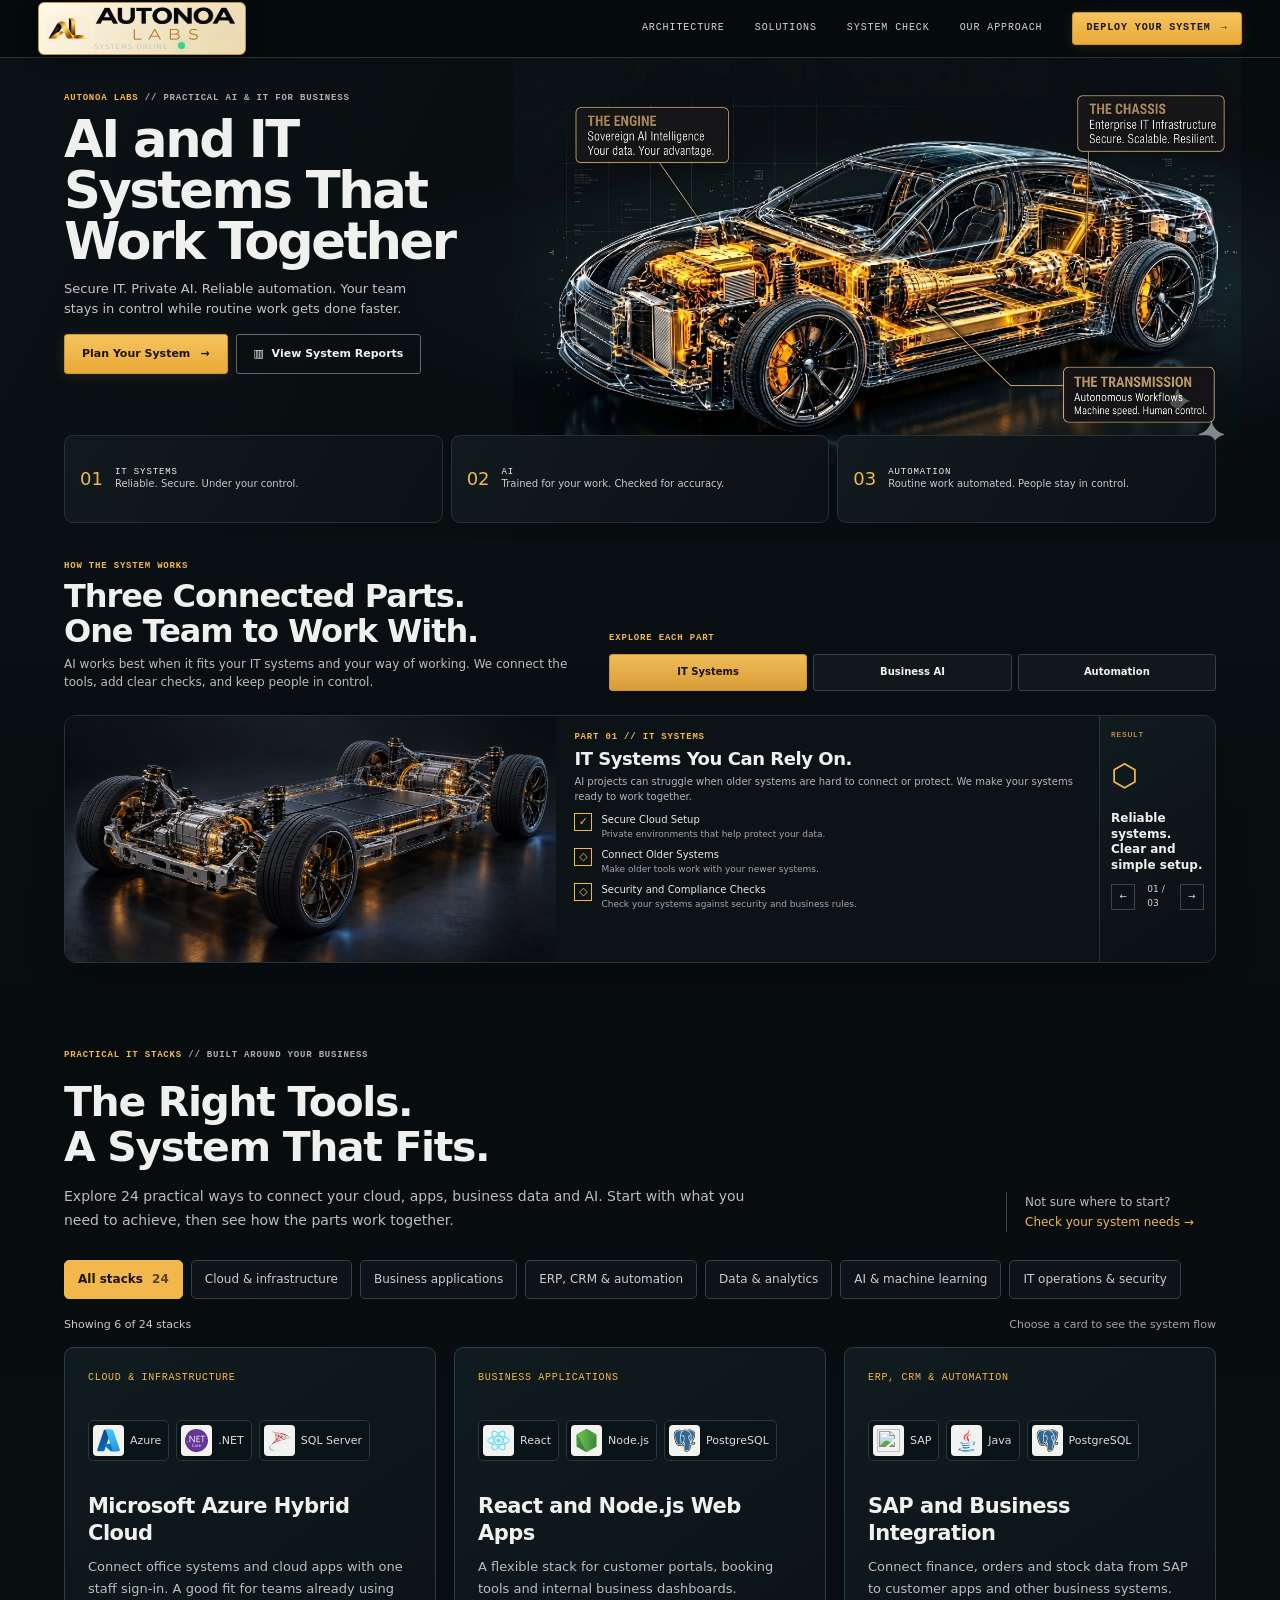
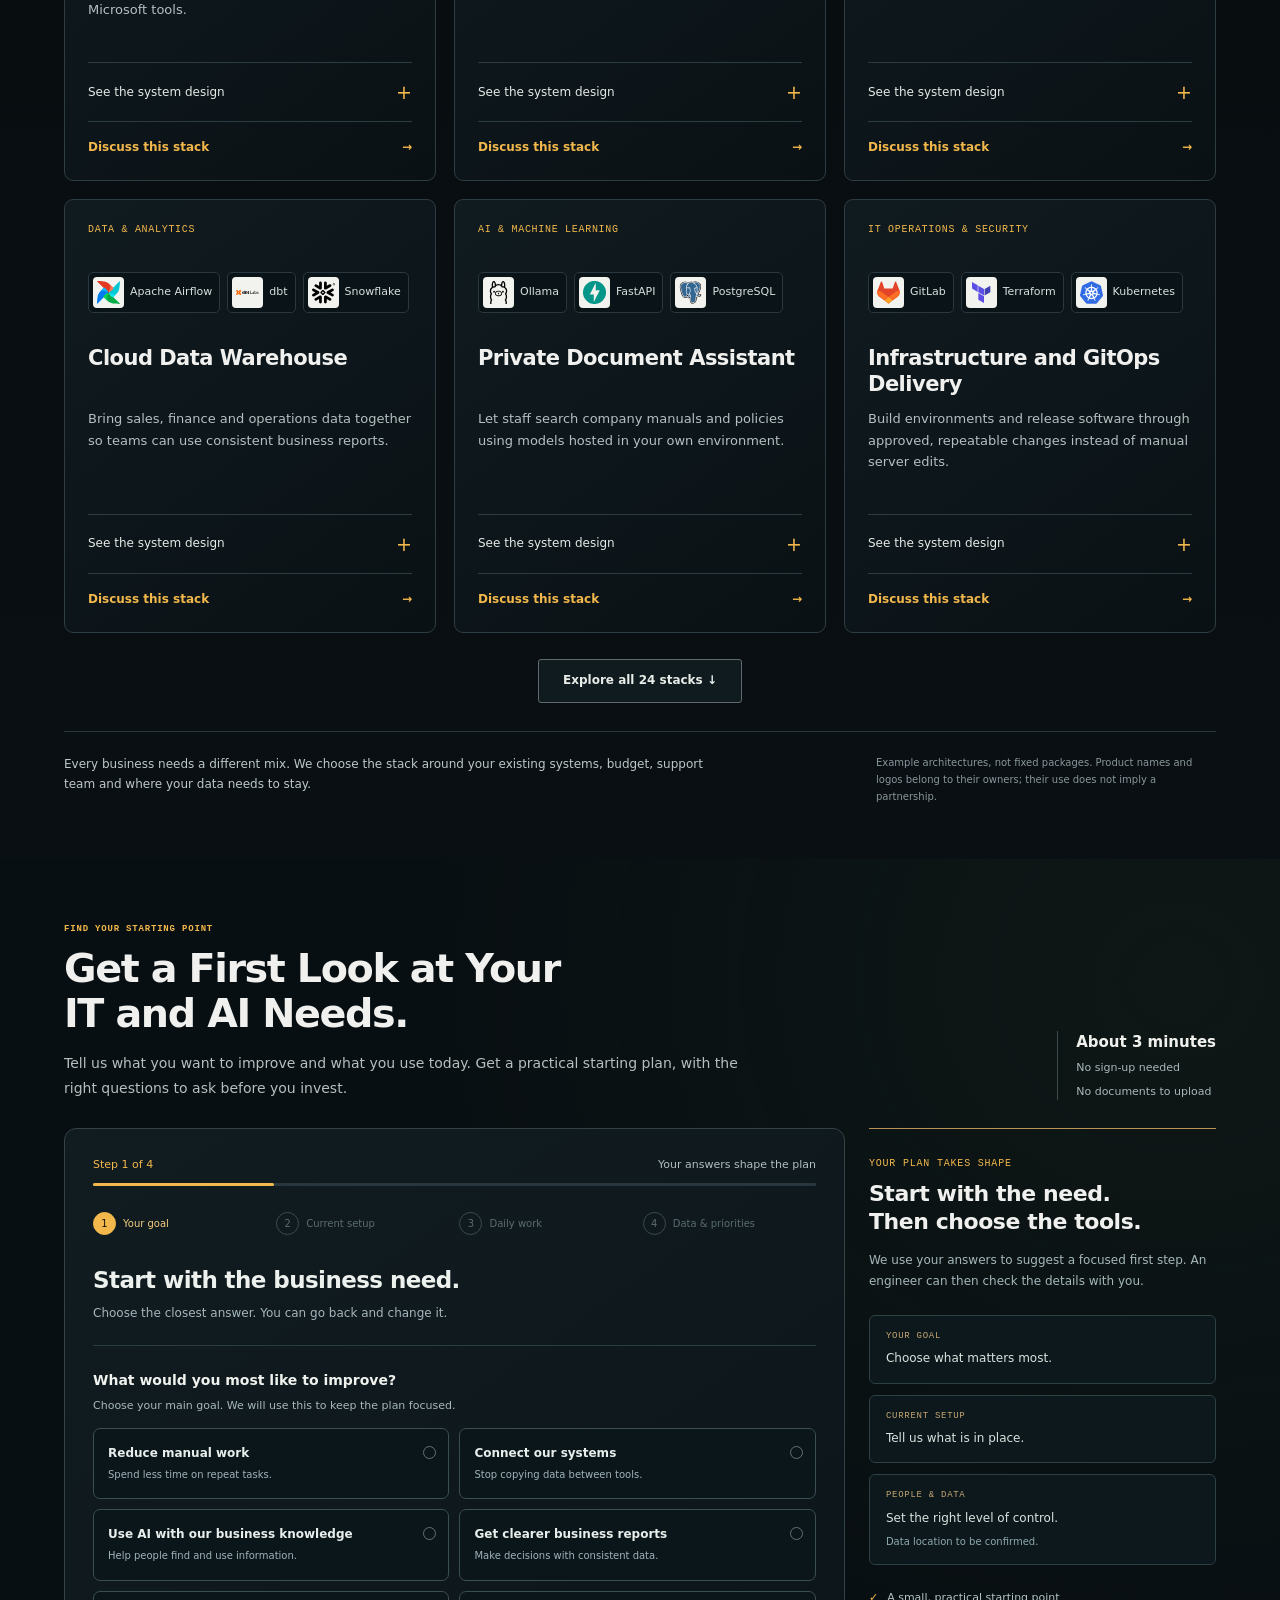
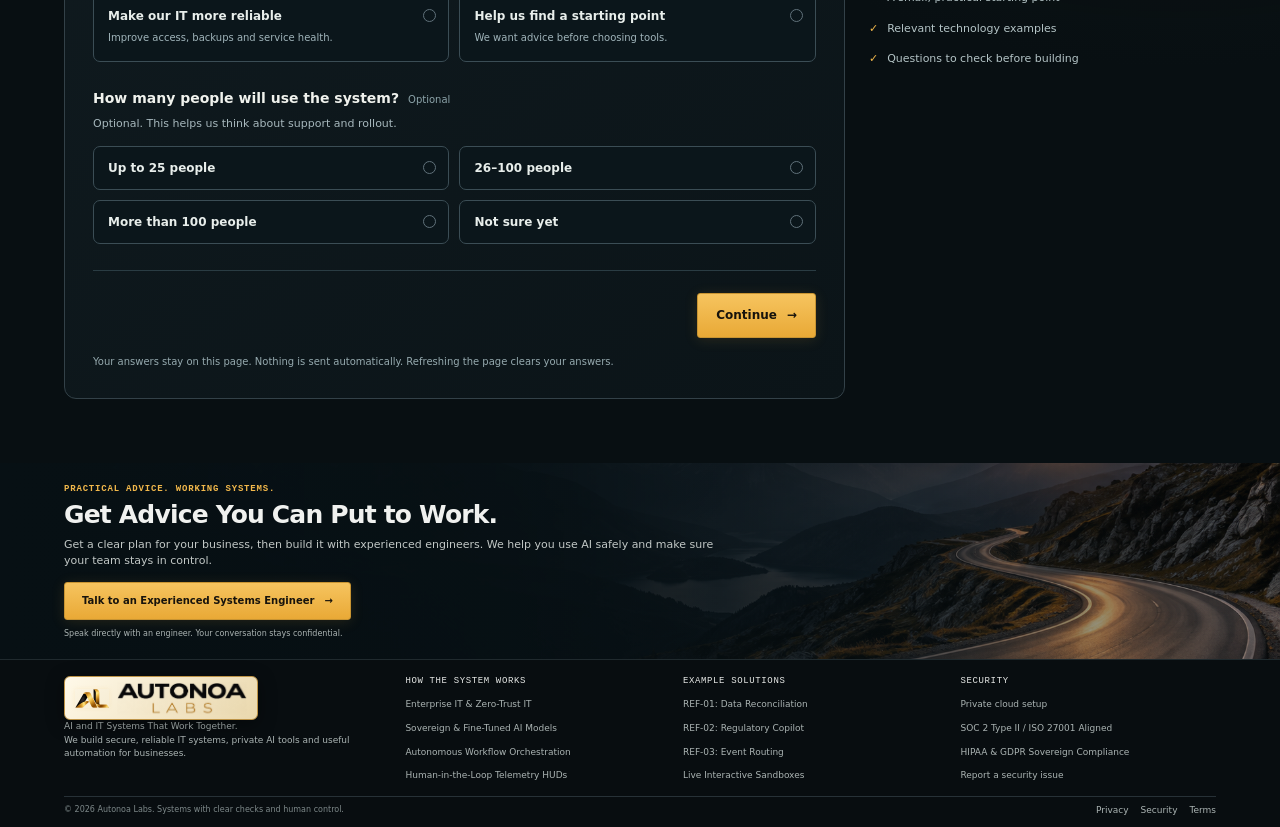
==== index.html @ 35095c21 "Add tailored IT and AI needs assessment" ====
<!doctype html>
<html lang="en">
<head>
  <meta charset="utf-8">
  <meta name="viewport" content="width=device-width, initial-scale=1">
  <meta name="theme-color" content="#070c0f">
  <meta name="description" content="Autonoa Labs builds resilient IT infrastructure, sovereign AI intelligence, and governed autonomous workflows.">
  <title>AUTONOA LABS // AI and IT Systems</title>
  <style>
    :root{color-scheme:dark;--ink:#f0f1ef;--muted:#a2a9aa;--dim:#647176;--bg:#070c0f;--panel:#0c1317;--panel2:#10191e;--line:#2a353a;--amber:#f2b84b;--amber2:#d99829;--green:#31d88c;--blue:#25353c;--max:1180px;--rail:72px}
    *{box-sizing:border-box}html{scroll-behavior:smooth;scroll-padding-top:78px}body{margin:0;background:var(--bg);color:var(--ink);font-family:Inter,ui-sans-serif,system-ui,-apple-system,"Segoe UI",sans-serif;font-size:14px;line-height:1.48}a{color:inherit;text-decoration:none}button{font:inherit;color:inherit}img{display:block;max-width:100%}.mono,.eyebrow,.tiny,.nav a,.section-rail,.label,.stat,.tag{font-family:"SFMono-Regular",Consolas,"Liberation Mono",monospace;letter-spacing:.09em;text-transform:uppercase}.wrap{width:min(var(--max),calc(100% - 48px));margin:auto}.topbar{height:58px;position:sticky;top:0;z-index:20;background:rgba(6,11,14,.95);backdrop-filter:blur(12px);border-bottom:1px solid var(--line)}.topbar .inner{height:100%;display:flex;align-items:center;justify-content:space-between;gap:20px}.brand{font-weight:800;letter-spacing:.055em;line-height:1.05;white-space:nowrap}.brand span{color:var(--amber)}.brand small{display:block;font-size:8px;letter-spacing:.13em;color:#c1c6c5;font-weight:500;margin-top:5px}.signal{display:inline-block;width:7px;height:7px;border-radius:50%;background:var(--green);margin-left:7px;box-shadow:0 0 9px #31d88c66}.nav{display:flex;gap:30px;align-items:center;font-size:10px}.nav a:not(.btn){color:#d1d5d4}.nav a:not(.btn):hover{color:var(--amber)}.btn{display:inline-flex;align-items:center;justify-content:center;gap:10px;border:1px solid #606a6d;border-radius:3px;padding:11px 17px;background:transparent;font-weight:700;font-size:11px;white-space:nowrap;transition:.18s ease}.btn:hover{transform:translateY(-1px);border-color:var(--amber)}.btn.primary{background:linear-gradient(180deg,#f6c45f,#e9a936);border-color:#c89432;color:#17130c;box-shadow:0 2px 14px #e6a93c22}.btn.small{padding:8px 13px;font-size:10px}.hamb{display:none;background:none;border:0;font-size:22px}.page{position:relative}.section-rail{position:absolute;left:max(12px,calc((100% - var(--max))/2 - var(--rail)));top:0;width:44px;color:#e4e5e3;font-size:10px;line-height:1.2;display:flex;flex-direction:column;gap:0}.section-rail span{height:0;position:absolute;left:0;transform:translateY(-50%);white-space:nowrap}.content{border-left:1px solid var(--line);border-right:1px solid var(--line);max-width:var(--max);margin:0 auto}.section-label{position:absolute;left:calc(-1 * var(--rail));top:28px;width:54px;color:#f0f1ef;font:10px/1.25 "SFMono-Regular",Consolas,"Liberation Mono",monospace;letter-spacing:.08em;text-transform:uppercase;white-space:nowrap}.eyebrow{font-size:9px;color:var(--amber);font-weight:600}.eyebrow .soft{color:#aab2b2}.hero{min-height:384px;padding:34px 28px 15px;display:grid;grid-template-columns:.96fr 1.55fr;gap:24px;position:relative;overflow:visible;border-bottom:1px solid var(--line);background:radial-gradient(ellipse at 72% 45%,#152127 0,transparent 48%),linear-gradient(115deg,#0d1519,#070c0f 55%)}.hero-copy{position:relative;z-index:1;padding-top:0}.hero h1{font-size:clamp(36px,4vw,52px);line-height:.99;letter-spacing:-.048em;margin:9px 0 13px;max-width:440px;font-weight:720}.hero p{color:#c2c7c6;max-width:380px;font-size:13px;line-height:1.52;margin:0 0 15px}.hero-actions{display:flex;flex-wrap:wrap;gap:8px}.hero-art{position:relative;min-height:244px;align-self:stretch;display:flex;align-items:center;justify-content:center;background:radial-gradient(ellipse at 58% 54%,#d7952931,transparent 29%),repeating-linear-gradient(0deg,transparent 0 32px,#25313733 33px),repeating-linear-gradient(90deg,transparent 0 39px,#25313733 40px)}.hero-art>img{width:100%;height:100%;max-height:263px;object-fit:contain;mix-blend-mode:screen;filter:contrast(1.07) saturate(.92)}.callout{position:absolute;z-index:2;background:#0a1014ed;border:1px solid #647074;padding:8px 10px;font-size:9px;line-height:1.35;color:#cbd0ce;min-width:142px}.callout b{display:block;font-size:8px;color:#fff;letter-spacing:.08em}.callout.one{left:22%;top:8%}.callout.two{left:41%;top:8%}.callout.three{left:50%;bottom:3%}.callout-line{position:absolute;width:1px;height:45px;background:var(--amber);top:100%;left:50%}.callout.one .callout-line{height:92px}.callout.two .callout-line{height:62px}.transmission-line{position:absolute;left:16%;bottom:calc(100% - 2px);width:116px;height:2px;background:linear-gradient(90deg,var(--amber),#f2b84b);transform:rotate(-26deg);transform-origin:left bottom;z-index:3;filter:drop-shadow(0 0 3px #f2b84b88)}.transmission-line::after{content:"";position:absolute;right:-1px;top:-4px;width:0;height:0;border-top:5px solid transparent;border-bottom:5px solid transparent;border-left:8px solid var(--amber);filter:drop-shadow(0 0 3px #f2b84b)}.telemetry{position:absolute;right:0;top:8%;width:90px;border-left:1px solid #394348;padding-left:11px;color:#bac2c2;font-size:8px}.telemetry b{display:block;color:#e8ece8;margin-bottom:4px}.telemetry div{border-top:1px solid #243036;padding:8px 0}.telemetry i{font-style:normal;color:var(--green)}.triad-strip{grid-column:1/-1;display:grid;grid-template-columns:repeat(3,1fr);gap:8px}.triad-pill{background:linear-gradient(90deg,#111b20,#0b1115);border:1px solid #202b30;border-radius:6px;padding:8px 13px;display:flex;align-items:center;gap:12px;color:#c6cbca;font-size:10px}.triad-pill strong{font-size:18px;color:var(--amber);font-weight:400}.triad-pill b{display:block;color:#eef0ee;font:9px "SFMono-Regular",Consolas,monospace;letter-spacing:.1em}.section{position:relative;padding:22px 28px;border-bottom:1px solid var(--line)}h2{font-size:clamp(24px,2.6vw,32px);line-height:1.07;letter-spacing:-.033em;margin:6px 0 8px}.lead{color:#b7bfbe;margin:0;max-width:710px;font-size:12px}.architecture-head{display:grid;grid-template-columns:1.03fr 1.2fr;gap:24px;align-items:end}.tabs{display:flex;gap:6px;margin-top:9px}.tab{flex:1;border:1px solid #354147;background:#11181c;padding:10px 6px;border-radius:3px;font-size:10px;font-weight:600;cursor:pointer}.tab[aria-selected="true"]{background:linear-gradient(#efbd58,#d89c37);color:#17130b;border-color:#c89637}.layer{margin-top:16px;display:grid;grid-template-columns:.96fr 1.06fr 116px;min-height:168px;border:1px solid #29353b;border-radius:7px;overflow:hidden;background:#0c1317}.layer-photo{min-height:168px;background:#0a1014}.layer-photo img{width:100%;height:100%;object-fit:cover;opacity:.9}.layer-copy{padding:15px 18px}.layer-copy h3{font-size:18px;line-height:1.1;margin:4px 0 7px;letter-spacing:-.025em}.layer-copy p{font-size:10px;color:#aeb7b6;margin:0 0 8px}.feature-list{list-style:none;margin:0;padding:0;display:grid;gap:7px}.feature-list li{display:grid;grid-template-columns:20px 1fr;gap:7px;align-items:start;font-size:10px;color:#e5e8e5}.check{width:18px;height:18px;border:1px solid var(--amber);color:var(--amber);display:grid;place-items:center;font-size:11px}.feature-list small{display:block;font-size:9px;color:#9ea8a8}.outcome{border-left:1px solid #29353b;padding:13px 11px;background:linear-gradient(145deg,#111b20,#0a1014)}.outcome .label{color:var(--amber);font-size:8px}.cube{font-size:31px;color:var(--amber);margin:12px 0}.outcome p{margin:0;font-weight:650;line-height:1.3;font-size:12px}.layer-controls{margin-top:10px;display:flex;align-items:center;justify-content:flex-end;gap:12px;color:#d5d9d8;font-size:9px}.arrow{border:1px solid #39454b;background:#0c1317;width:30px;height:26px;cursor:pointer}.blueprints{padding-top:24px}.blueprints-head{display:flex;align-items:end;justify-content:space-between;gap:18px;margin-bottom:13px}.blueprints-head .lead{max-width:700px}.cards{display:grid;grid-template-columns:repeat(3,1fr);gap:12px}.card{border:1px solid #354047;border-radius:6px;background:linear-gradient(150deg,#0e171b,#080d10);overflow:hidden;padding:11px;display:flex;flex-direction:column;min-width:0}.card-top{display:flex;align-items:center;justify-content:space-between;gap:8px;font-size:8px;color:#bdc4c3}.tag{font-size:8px;letter-spacing:.04em;color:#111;background:var(--green);border-radius:10px;padding:3px 7px;white-space:nowrap}.tag.ref{background:#20292d;border:1px solid #687175;color:#d6dbd9}.diagram{height:76px;margin:9px 0 8px;overflow:hidden;border:1px solid #29343a;background:#0a1013}.diagram img{width:100%;height:100%;object-fit:cover;object-position:center 46%;filter:brightness(.85) saturate(.8)}.card h3{font-size:15px;line-height:1.1;letter-spacing:-.02em;margin:0 0 6px}.card p{font-size:10px;color:#b1b9b8;line-height:1.4;margin:0 0 8px}.card .feature-list{gap:5px;margin:0 0 11px}.card .feature-list li{grid-template-columns:14px 1fr;font-size:9px}.card .check{width:13px;height:13px;border:0;font-size:11px}.card .btn{margin-top:auto;width:100%;justify-content:space-between;padding:9px 10px;font-size:9px}.diagnostic{padding:22px 18px 19px;background:linear-gradient(115deg,#0c1317,#0a1013)}.diagnostic-head{display:flex;align-items:flex-end;justify-content:space-between;gap:20px;margin:6px 3px 12px}.diagnostic-head h2{max-width:600px}.timebox{border-left:1px solid #586064;border-bottom:1px solid #586064;padding:7px 12px;font-size:11px;white-space:nowrap}.diag-grid{display:grid;grid-template-columns:1.47fr .93fr;gap:10px}.diag-form{background:#ececea;color:#1b2021;border-radius:6px;padding:11px 12px}.steps{display:flex;gap:7px;margin-bottom:11px}.step{flex:1;background:#dce0df;border-radius:20px;padding:5px 8px;display:flex;align-items:center;gap:7px;color:#454b4c;font-size:9px}.step span{width:20px;height:20px;border-radius:50%;border:1px solid #555e60;display:grid;place-items:center;font-weight:700}.step.active{background:#293136;color:white}.step.active span{background:var(--amber);color:#18130b;border-color:#d89b34}.diag-form h3{font-size:14px;margin:0 0 2px}.diag-form>p{font-size:9px;color:#63696a;margin:0 0 9px}.form-label{display:block;font-size:9px;font-weight:700;margin:9px 0 5px}.option-grid{display:grid;grid-template-columns:repeat(3,1fr);gap:5px}.option{border:1px solid #bfc4c3;background:#f8f8f6;color:#343a3b;border-radius:3px;padding:7px 6px;text-align:left;font-size:9px;cursor:pointer}.option.selected{border-color:#d69a31;background:#f4dfaf;box-shadow:inset 0 0 0 1px #d69a31}.option small{display:block;color:#707879;font-size:8px}.next{margin-top:9px}.next .btn{background:linear-gradient(#e9b44e,#d89c33);color:#18140d;border:0}.preview{border:1px solid #354249;border-radius:5px;padding:13px;background:radial-gradient(ellipse at 70% 50%,#17303a,#0b1114 69%);position:relative;overflow:hidden;min-height:230px}.preview h3{font-size:13px;margin:2px 0 9px}.preview .eyebrow{font-size:8px}.preview-image{position:absolute;right:0;bottom:0;width:64%;height:68%;object-fit:cover;opacity:.28;mask-image:linear-gradient(90deg,transparent,#000 30%)}.flow{position:relative;z-index:1;display:grid;gap:10px;max-width:74%;margin-top:14px}.flow-node{border:1px solid #617078;background:#0a1115cf;border-radius:4px;padding:7px 9px;font-size:9px}.flow-node b{display:block;color:var(--amber);font:8px Consolas,monospace;margin-bottom:2px}.flow-foot{font-size:8px;color:#b4bebd;position:absolute;bottom:8px;left:13px;max-width:54%;z-index:1}.closing{min-height:160px;padding:20px 28px 19px;position:relative;overflow:visible;background:linear-gradient(90deg,#071014 0%,#071014ef 40%,#07101445 100%),url('assets/closing-road.png') center 53%/cover no-repeat;border-bottom:1px solid var(--line)}.closing h2{max-width:640px;font-size:25px}.closing p{max-width:650px;color:#c2c8c6;font-size:11px;margin:7px 0 12px}.closing .btn{font-size:10px}.closing small{display:block;color:#abb4b3;font-size:8px;margin-top:8px}.footer{padding:16px 28px 9px;background:#080d10}.footer-cols{display:grid;grid-template-columns:1.25fr 1fr 1fr 1fr;gap:22px}.footer h4{font:9px Consolas,monospace;letter-spacing:.07em;margin:0 0 6px;color:#e7e9e7}.footer p,.footer a{color:#abb4b3;font-size:9px;line-height:1.5;margin:0}.footer ul{list-style:none;margin:0;padding:0;display:grid;gap:3px}.footer a:hover{color:var(--amber)}.footnote{border-top:1px solid #273137;margin-top:12px;padding-top:7px;color:#7e898a;font-size:8px;display:flex;justify-content:space-between;gap:12px}.legal-links{display:flex;gap:12px}.mobile-only{display:none}
    @media(max-width:900px){:root{--rail:0px}.section-rail,.section-label{display:none}.wrap{width:min(100% - 32px,var(--max))}.content{width:calc(100% - 32px)}.hero{grid-template-columns:.95fr 1.1fr;padding:28px 20px 14px}.hero h1{font-size:clamp(34px,5.3vw,48px)}.telemetry{display:none}.callout{min-width:122px}.architecture-head{grid-template-columns:1fr}.layer{grid-template-columns:.85fr 1fr 100px}.section{padding:20px}.cards{gap:8px}.card{padding:9px}.card h3{font-size:14px}.diagnostic{padding:20px 14px}.footer-cols{gap:14px}}
    @media(max-width:640px){html{scroll-padding-top:60px}.topbar{height:52px}.nav{display:none}.hamb{display:block}.wrap{width:calc(100% - 20px)}.content{width:calc(100% - 20px)}.hero{display:flex;flex-direction:column;padding:20px 12px 12px;gap:10px;min-height:0}.hero h1{font-size:36px;max-width:350px;margin:7px 0 9px}.hero p{font-size:11px;margin-bottom:11px;max-width:360px}.hero-actions{gap:6px}.hero-actions .btn{padding:9px 10px;font-size:9px}.hero-art{height:205px;min-height:205px;order:2}.hero-art>img{max-height:200px}.callout{font-size:7px;min-width:106px;padding:6px}.callout b{font-size:7px}.callout.one{left:6%;top:7%}.callout.two{left:40%;top:7%}.callout.three{left:44%;bottom:3%}.callout.one .callout-line{height:58px}.callout.two .callout-line{height:42px}.transmission-line{width:72px;height:2px;left:12%;transform:rotate(-32deg)}.triad-strip{order:3;grid-template-columns:1fr;gap:4px}.triad-pill{padding:6px 9px;font-size:9px}.triad-pill strong{font-size:16px}.section{padding:17px 12px}h2{font-size:25px}.lead{font-size:10px}.architecture-head{gap:8px}.tabs{gap:4px}.tab{font-size:8px;padding:9px 3px}.layer{grid-template-columns:1fr 1fr;min-height:0}.layer-photo{grid-column:1/-1;height:155px;min-height:155px}.layer-copy{padding:12px 10px}.layer-copy h3{font-size:15px}.layer-copy p,.feature-list li{font-size:9px}.feature-list small{font-size:8px}.outcome{padding:11px 8px}.outcome p{font-size:10px}.cube{font-size:25px;margin:10px 0}.layer-controls{font-size:8px}.blueprints-head{display:block}.cards{grid-template-columns:1fr;gap:8px}.card{display:grid;grid-template-columns:1fr 1fr;column-gap:9px;padding:9px}.card-top{grid-column:1/-1}.diagram{grid-column:1/-1;height:80px}.card h3{font-size:14px}.card p{font-size:9px}.card .feature-list{gap:4px}.card .btn{grid-column:1/-1}.diagnostic{padding:16px 9px}.diagnostic-head{align-items:start;margin:0 2px 10px}.diagnostic-head h2{font-size:23px}.timebox{padding:5px 7px;font-size:9px}.diag-grid{grid-template-columns:1fr}.diag-form{padding:10px 8px}.steps{gap:3px}.step{padding:4px 5px;font-size:7px;gap:4px}.step span{width:17px;height:17px}.option-grid{grid-template-columns:repeat(2,1fr)}.option{font-size:8px;padding:7px 5px}.preview{min-height:205px}.flow{max-width:82%}.closing{padding:16px 12px;min-height:165px;background-position:center;background-image:linear-gradient(90deg,#071014 0%,#071014d9 45%,#07101478 100%),url('assets/closing-road.png')}.closing h2{font-size:22px}.closing p{font-size:9px}.closing .btn{font-size:9px;padding:9px}.footer{padding:14px 12px 9px}.footer-cols{grid-template-columns:1fr 1fr;gap:14px 10px}.footer-cols>div:first-child{grid-column:1/-1}.footnote{font-size:7px;flex-direction:column}.mobile-only{display:block}}
    @media(prefers-reduced-motion:reduce){html{scroll-behavior:auto}*,*:before,*:after{transition:none!important}}
  .stack-cards .card{padding:11px}.stack-logos{height:27px;display:flex;align-items:center;gap:14px;color:#d9dfdf;font-size:10px;font-weight:700}.stack-logos>span{display:inline-flex;align-items:center;gap:5px;white-space:nowrap}.logo-ms i{display:grid;grid-template-columns:repeat(2,7px);grid-template-rows:repeat(2,7px);gap:2px;font-style:normal}.logo-ms b:nth-child(1){background:#f35325}.logo-ms b:nth-child(2){background:#81bc06}.logo-ms b:nth-child(3){background:#05a6f0}.logo-ms b:nth-child(4){background:#ffba08}.logo-azure{color:#45a2e8}.logo-sap{background:#1688c9;color:white;padding:3px 7px;font:900 12px Arial,sans-serif;clip-path:polygon(0 0,100% 0,100% 100%,20% 100%)}.logo-aws{font:bold 17px Arial,sans-serif;color:white}.logo-aws span{color:#ff9900;margin-left:-2px}.logo-kube{color:#648de7}.logo-postgres{color:#91b4d5}.logo-oracle{font:700 10px Arial,sans-serif;color:#f0443a}.logo-redhat{color:#ee0000}.stack-diagram{height:124px;margin:5px 0 9px;padding:5px}.stack-diagram svg{width:100%;height:100%;overflow:visible}.stack-diagram .flow-node rect{fill:#0c151a;stroke:#53646a;stroke-width:1}.stack-diagram text{fill:#f2b84b;font:700 13px Arial,sans-serif;letter-spacing:.02em;text-anchor:middle}.stack-diagram text.sub{fill:#bec8c8;font:11px Arial,sans-serif;letter-spacing:0}.stack-diagram .flow-line{fill:none;stroke:#d9a33c;stroke-width:1.5}.stack-cards .card p{min-height:30px}.stack-cards .feature-list{min-height:56px}
  @media(max-width:700px){.stack-diagram text{font-size:15px}.stack-diagram text.sub{font-size:12px}}
  .brand{display:inline-flex;align-items:center;gap:8px}.brand-mark{display:block;width:38px;height:28px;object-fit:contain;filter:drop-shadow(0 0 2px #f2b84b24)}.brand-copy{display:flex;flex-direction:column;align-items:flex-start;gap:0;line-height:1}.brand-wordmark{display:block;width:142px;height:35px;object-fit:contain}.brand-copy small{display:block;margin-top:1px;font-size:7px;letter-spacing:.13em;color:#c1c6c5;font-weight:500;white-space:nowrap}.footer-brand{margin-bottom:5px}.footer-brand .brand-mark{width:34px;height:25px}.footer-brand .brand-wordmark{width:130px;height:32px}
  .brand{display:inline-flex;align-items:center;gap:8px}.brand-mark{display:block;width:38px;height:28px;object-fit:contain;filter:drop-shadow(0 0 2px #f2b84b24)}.brand-copy{display:flex;flex-direction:column;align-items:flex-start;gap:0;line-height:1}.brand-wordmark{display:block;width:142px;height:35px;object-fit:contain}.brand-copy small{display:block;margin-top:1px;font-size:7px;letter-spacing:.13em;color:#c1c6c5;font-weight:500;white-space:nowrap}.footer-brand{margin-bottom:5px}.footer-brand .brand-mark{width:34px;height:25px}.footer-brand .brand-wordmark{width:130px;height:32px}
  .brand{position:relative;padding:3px 10px 4px;background:#fff;border:1px solid #c79b42;border-radius:5px;box-shadow:0 3px 14px #0005}.footer-brand{border-radius:5px;padding:5px 10px;background:#fff;border:1px solid #c79b42;box-shadow:0 3px 14px #0005}
/* Full-width page styling: presentation, not wireframe annotations */
.wrap{width:calc(100% - clamp(32px,6vw,128px));max-width:none}.content{width:100%;max-width:none;margin:0;border:0}.section-label{display:none}.hero{padding-left:clamp(24px,5vw,88px);padding-right:clamp(24px,5vw,88px);border-bottom:0;background:radial-gradient(ellipse at 74% 48%,#142127 0,transparent 46%),linear-gradient(115deg,#0b1114,#070c0f 58%)}.section{padding-left:clamp(24px,5vw,88px);padding-right:clamp(24px,5vw,88px);border-bottom:0}.architecture-head{padding-bottom:8px}.section#architecture{background:linear-gradient(180deg,#090f12,#080d10)}.blueprints{background:linear-gradient(180deg,#070c0f,#090f12)}.diagnostic{background:linear-gradient(115deg,#0a1013,#080d10)}.closing{border-bottom:0;padding-left:clamp(24px,5vw,88px);padding-right:clamp(24px,5vw,88px)}.content .hero,.content .section{border-left:0;border-right:0}.triad-pill{border-color:#263238;border-radius:9px;background:linear-gradient(120deg,#111a1e,#0b1114);padding:11px 15px}.layer{border-radius:12px;border-color:#27343a;box-shadow:0 16px 38px #0003}.outcome{border-color:#27343a;border-radius:0 12px 12px 0}.stack-cards .card{border-radius:12px;border-color:#27343a;background:linear-gradient(145deg,#10181c,#0a1013);padding:15px;box-shadow:0 14px 32px #0003;transition:transform .2s ease,border-color .2s ease,box-shadow .2s ease}.stack-cards .card:hover{transform:translateY(-3px);border-color:#5b4928;box-shadow:0 18px 38px #0005}.stack-diagram{border-radius:8px;border-color:#27343a}.topbar .wrap{width:calc(100% - clamp(32px,6vw,128px));max-width:none}.brand{background:linear-gradient(135deg,#fff9e9,#ead8ad);border:1px solid #bd9346;border-radius:6px;box-shadow:0 4px 18px #0006;padding:3px 9px}.footer-brand{background:linear-gradient(135deg,#fff9e9,#ead8ad);border:1px solid #bd9346;border-radius:6px;box-shadow:0 4px 18px #0006;padding:5px 10px}.brand-mark,.brand-wordmark{mix-blend-mode:multiply}.footer{background:#080d10;border-top:1px solid #202a2e;padding-left:clamp(24px,5vw,88px);padding-right:clamp(24px,5vw,88px)}
@media(max-width:700px){.wrap,.topbar .wrap{width:calc(100% - 28px)}.hero,.section,.closing,.footer{padding-left:16px;padding-right:16px}.content{width:100%}.brand{padding:3px 7px}.brand-mark{width:32px}.brand-wordmark{width:126px;height:31px}.brand-copy small{font-size:6px}.section-label{display:none}}
    /* Diagnostic form: keep every control within the dark site palette. */
  .diag-grid{grid-template-columns:minmax(0,1.45fr) minmax(250px,.85fr);width:100%;max-width:100%;gap:12px}
  .diag-grid>*{min-width:0;max-width:100%}
  .diag-form{background:linear-gradient(145deg,#11191d,#0b1114);color:#edf0ef;border:1px solid #29363c;border-radius:9px;padding:14px}
  .diag-form h3{color:#f0f1ef}
  .diag-form>p{color:#aab4b4}
  .form-label{color:#d5dcda}
  .steps{min-width:0;gap:6px}
  .step{min-width:0;background:#182126;color:#b9c3c2}
  .step b{min-width:0;overflow-wrap:anywhere}
  .step span{flex:0 0 20px;border-color:#536168;color:#e7eae8}
  .step.active{background:#283238;color:#fff}
  .step.active span{background:var(--amber);color:#18130b;border-color:#d89b34}
  .option-grid{grid-template-columns:repeat(3,minmax(0,1fr));min-width:0}
  .option{min-width:0;background:#10181c;color:#e2e6e3;border-color:#3a484e;border-radius:5px;overflow-wrap:anywhere}
  .option:hover{border-color:#a67b2b}
  .option.selected{background:linear-gradient(120deg,#3b2e18,#2b2417);color:#fff;border-color:var(--amber);box-shadow:inset 0 0 0 1px var(--amber)}
  .option small{color:#aeb8b7}
  .preview{min-width:0;width:100%;background:radial-gradient(ellipse at 70% 50%,#17303a,#0b1114 69%)}
  .flow{max-width:100%}
  @media(max-width:900px){.diag-grid{grid-template-columns:minmax(0,1fr)}.diag-form{padding:12px}.preview{min-height:220px}}
  @media(max-width:640px){.diag-form{padding:10px 8px}.steps{gap:3px}.step{padding:4px 5px;font-size:7px;gap:4px}.step span{flex-basis:17px;width:17px;height:17px}.option-grid{grid-template-columns:repeat(2,minmax(0,1fr))}.flow{max-width:82%}}
    /* Hero artwork blends into the page and scales as a composed scene. */
  .hero{isolation:isolate;grid-template-columns:minmax(0,.9fr) minmax(0,1.1fr)}
  .hero-copy{z-index:3;max-width:620px}
  .hero-art{position:absolute;z-index:1;left:27%;right:4%;top:0;bottom:58px;min-height:0;overflow:visible;display:block;align-self:auto;justify-self:auto;background:radial-gradient(ellipse at 66% 58%,#c38b2b18 0,transparent 42%)}
  .hero-art>img{position:absolute;inset:0;width:100%;height:100%;max-height:none;object-fit:contain;object-position:center;mix-blend-mode:screen;filter:contrast(1.04) saturate(.88);opacity:.92;-webkit-mask-image:radial-gradient(ellipse 73% 67% at 55% 53%,#000 55%,#000b 74%,transparent 100%);mask-image:radial-gradient(ellipse 73% 67% at 55% 53%,#000 55%,#000b 74%,transparent 100%)}
  .hero-art:after{content:"";position:absolute;inset:0;pointer-events:none;background:radial-gradient(ellipse 58% 70% at 58% 57%,transparent 35%,#080e11 100%);opacity:.34}
  .hero-art .callout,.hero-art .telemetry{z-index:3}
  .callout.one{left:45%;top:11%}.callout.two{left:66%;top:10%}.callout.three{left:70%;bottom:3%}
  .telemetry{right:1%;top:10%}
  .triad-strip{position:relative;z-index:3}
  @media(max-width:900px){.hero{grid-template-columns:minmax(0,1fr) minmax(0,1fr)}.hero-art{left:34%;right:2%;bottom:60px}.hero-copy{max-width:100%}.hero-art>img{-webkit-mask-image:radial-gradient(ellipse 75% 68% at 56% 53%,#000 50%,#000b 74%,transparent 100%);mask-image:radial-gradient(ellipse 75% 68% at 56% 53%,#000 50%,#000b 74%,transparent 100%)}.callout{min-width:110px;padding:7px;font-size:8px}.callout.one{left:39%;top:8%}.callout.two{left:62%;top:8%}.callout.three{left:62%;bottom:2%}.callout.one .callout-line{height:60px}.callout.two .callout-line{height:48px}}
  @media(max-width:640px){.hero{display:flex;flex-direction:column;padding:20px 12px 12px;gap:10px;min-height:0}.hero-copy{order:0;max-width:none;position:relative;z-index:3}.hero-art{position:relative;inset:auto;order:2;width:100%;height:220px;min-height:220px;display:block;overflow:hidden;background:radial-gradient(ellipse at center,#142329 0,transparent 72%)}.hero-art>img{inset:0;width:100%;height:100%;max-height:none;object-fit:contain;object-position:center;-webkit-mask-image:radial-gradient(ellipse 79% 78% at 50% 52%,#000 56%,#000b 78%,transparent 100%);mask-image:radial-gradient(ellipse 79% 78% at 50% 52%,#000 56%,#000b 78%,transparent 100%)}.hero-art:after{background:radial-gradient(ellipse 76% 75% at 50% 53%,transparent 46%,#080e11 100%);opacity:.28}.hero-art .callout{min-width:0;max-width:47%;font-size:7px;padding:5px 6px}.hero-art .callout b{font-size:6px}.callout.one{left:1%;top:2%}.callout.two{left:auto;right:1%;top:2%}.callout.three{left:auto;right:1%;bottom:2%}.callout.one .callout-line,.callout.two .callout-line{height:34px}.transmission-line{width:58px;height:2px;left:10%;transform:rotate(-30deg)}.telemetry{display:none}.triad-strip{order:3;grid-template-columns:1fr}.hero-art{order:2}}
    /* Keep hero labels anchored to the car after the artwork resize. */
  @media(min-width:641px){
    .hero-art .callout.one{left:27%;top:9%}
    .hero-art .callout.two{left:51%;top:8%}
    .hero-art .callout.three{left:67%;right:auto;bottom:2%}
    .hero-art .callout.one .callout-line{height:92px}
    .hero-art .callout.two .callout-line{height:68px}
    .hero-art .telemetry{right:7%;top:10%;width:90px}
    .hero-art .transmission-line{left:-20%;bottom:calc(100% - 2px);width:112px;height:2px;transform:rotate(206deg);transform-origin:left bottom}
  }
  @media(max-width:900px) and (min-width:641px){
    .hero-art .callout.one{left:24%;top:8%}
    .hero-art .callout.two{left:51%;top:8%}
    .hero-art .callout.three{left:59%;bottom:2%}
    .hero-art .callout.one .callout-line{height:64px}
    .hero-art .callout.two .callout-line{height:52px}
    .hero-art .transmission-line{left:-17%;width:86px}
  }
  @media(max-width:640px){
    .hero-art .callout.one{left:1%;right:auto;top:2%}
    .hero-art .callout.two{left:auto;right:1%;top:2%}
    .hero-art .callout.three{left:auto;right:1%;bottom:2%}
    .hero-art .callout.one .callout-line,.hero-art .callout.two .callout-line{height:34px}
    .hero-art .transmission-line{left:-12%;bottom:calc(100% - 2px);width:62px;transform:rotate(206deg);transform-origin:left bottom}
  }
    /* Final component labels for the redesigned transparent vehicle asset. */
  .hero-art{background:none!important}
  .hero-art>img{mix-blend-mode:normal;filter:none;opacity:1;-webkit-mask-image:none;mask-image:none}
  .hero-art:after{display:none}
  .hero-art .callout{min-width:156px;max-width:190px;padding:9px 11px;background:linear-gradient(145deg,#0a1014f5,#10191df2);border-color:#bd913d;border-radius:4px;box-shadow:0 8px 22px #0006;font-size:10px;color:#e0e4e2}
  .hero-art .callout b{font-size:9px;color:var(--amber);letter-spacing:.08em}
  .hero-art .callout.one{left:39%;top:9%}
  .hero-art .callout.two{left:20%;top:9%}
  .hero-art .callout.three{left:57%;right:auto;bottom:2%}
  .hero-art .callout.one .callout-line{height:105px}
  .hero-art .callout.two .callout-line{height:94px}
  .hero-art .telemetry{right:6%;top:10%}
  .hero-art .transmission-line{left:-12%;bottom:calc(100% - 2px);width:105px;height:2px;transform:rotate(206deg);transform-origin:left bottom}
  @media(max-width:900px) and (min-width:641px){
    .hero-art .callout{min-width:128px;max-width:150px;padding:7px 8px;font-size:8px}
    .hero-art .callout b{font-size:8px}
    .hero-art .callout.one{left:39%;top:8%}
    .hero-art .callout.two{left:13%;top:8%}
    .hero-art .callout.one .callout-line{height:74px}
    .hero-art .callout.two .callout-line{height:66px}
    .hero-art .callout.three{left:53%;bottom:2%}
    .hero-art .transmission-line{left:-12%;width:78px}
    .hero-art .telemetry{display:none}
  }
  @media(max-width:640px){
    .hero-art{height:242px;min-height:242px;background:radial-gradient(ellipse at center,#14232955 0,transparent 76%)!important}
    .hero-art>img{object-fit:contain;object-position:center;width:100%;height:100%}
    .hero-art .callout{min-width:0;max-width:46%;padding:6px 7px;font-size:8px}
    .hero-art .callout b{font-size:7px}
    .hero-art .callout.one{left:auto;right:1%;top:2%}
    .hero-art .callout.two{left:1%;right:auto;top:2%}
    .hero-art .callout.three{left:auto;right:10%;bottom:2%}
    .hero-art .callout.one .callout-line,.hero-art .callout.two .callout-line{height:34px}
    .hero-art .transmission-line{left:-9%;bottom:calc(100% - 2px);width:54px;transform:rotate(206deg);transform-origin:left bottom}
    .hero-art .telemetry{display:none}
  }
    /* Render the labeled illustration as one image, with a taller mobile composition. */
  .hero-art picture{position:absolute;inset:0;display:block;width:100%;height:100%}
  .hero-art picture img{display:block;width:100%;height:100%;max-height:none;object-fit:contain;object-position:center;mix-blend-mode:normal;filter:none;opacity:1;-webkit-mask-image:none;mask-image:none}
  @media(max-width:640px){.hero-art{height:auto;min-height:0;overflow:visible}.hero-art picture{position:relative;inset:auto;width:100%;height:auto}.hero-art picture img{width:100%;height:auto;object-fit:contain}}
    /* User-supplied desktop and phone artwork: preserve each image as supplied. */
  @media(min-width:901px){.hero{min-height:480px}.hero-art{left:40%;right:3%;top:0;bottom:74px;background:none!important}}
  @media(max-width:900px) and (min-width:641px){.hero{min-height:440px}.hero-art{left:35%;right:1%;top:0;bottom:68px;background:none!important}}
  @media(max-width:640px){.hero-art{background:none!important}.hero-art picture img{display:block;width:100%;height:auto;object-fit:contain}}
  </style>
  <link rel="stylesheet" href="assets/stack-library.css">
  <link rel="stylesheet" href="assets/assessment.css">
</head>
<body>
  <header class="topbar"><div class="inner wrap"><a class="brand" href="#top" aria-label="Autonoa Labs home"><img class="brand-mark" src="assets/autonoa-ribbon-mark.png" alt=""><span class="brand-copy"><img class="brand-wordmark" src="assets/autonoa-wordmark-dark.png" alt="Autonoa Labs"><small>SYSTEMS ONLINE <i class="signal"></i></small></span></a><nav class="nav" aria-label="Main navigation"><a href="#architecture">Architecture</a><a href="#blueprints">Solutions</a><a href="#diagnostic">System Check</a><a href="#philosophy">Our Approach</a><a class="btn primary small" href="#diagnostic">Deploy Your System <b>→</b></a></nav><button class="hamb" aria-label="Open navigation" aria-expanded="false">☰</button></div></header>
  <main id="top" class="page"><div class="content">
    <section class="hero" aria-labelledby="hero-title"><div class="hero-copy"><div class="eyebrow">AUTONOA LABS <span class="soft">// PRACTICAL AI &amp; IT FOR BUSINESS</span></div><h1 id="hero-title">AI and IT Systems That Work Together</h1><p>Secure IT. Private AI. Reliable automation. Your team stays in control while routine work gets done faster.</p><div class="hero-actions"><a class="btn primary" href="#diagnostic">Plan Your System <b>→</b></a><a class="btn" href="#blueprints">▥ &nbsp;View System Reports</a></div></div><div class="hero-art"><picture><source media="(max-width: 640px)" srcset="assets/car-mobile-version.png"><img src="assets/car-desktop-version.png" alt="User-supplied labeled vehicle diagram showing the chassis, engine, and transmission."></picture></div><div class="triad-strip"><div class="triad-pill"><strong>01</strong><span><b>IT SYSTEMS</b>Reliable. Secure. Under your control.</span></div><div class="triad-pill"><strong>02</strong><span><b>AI</b>Trained for your work. Checked for accuracy.</span></div><div class="triad-pill"><strong>03</strong><span><b>AUTOMATION</b>Routine work automated. People stay in control.</span></div></div></section>
    <section class="section" id="architecture"><div class="architecture-head"><div><div class="eyebrow">HOW THE SYSTEM WORKS</div><h2>Three Connected Parts.<br>One Team to Work With.</h2><p class="lead">AI works best when it fits your IT systems and your way of working. We connect the tools, add clear checks, and keep people in control.</p></div><div><div class="eyebrow">EXPLORE EACH PART</div><div class="tabs" role="tablist" aria-label="Architecture layers"><button class="tab" role="tab" aria-selected="true" data-layer="0">IT Systems</button><button class="tab" role="tab" aria-selected="false" data-layer="1">Business AI</button><button class="tab" role="tab" aria-selected="false" data-layer="2">Automation</button></div></div></div><div class="layer" role="tabpanel"><div class="layer-photo"><img src="assets/triad-vehicle.png" alt="Detailed vehicle chassis architecture rendering"></div><div class="layer-copy"><div class="eyebrow" id="layer-kicker">PART 01 // IT SYSTEMS</div><h3 id="layer-title">IT Systems You Can Rely On.</h3><p id="layer-description">AI projects can struggle when older systems are hard to connect or protect. We make your systems ready to work together.</p><ul class="feature-list" id="layer-features"><li><span class="check">✓</span><span>Secure Cloud Setup<small>Private environments that help protect your data.</small></span></li><li><span class="check">◇</span><span>Connect Older Systems<small>Make older tools work with your newer systems.</small></span></li><li><span class="check">◇</span><span>Security and Compliance Checks<small>Check your systems against security and business rules.</small></span></li></ul></div><aside class="outcome"><div class="label">RESULT</div><div class="cube">⬡</div><p>Reliable systems.<br>Clear and simple setup.</p><div class="layer-controls"><button class="arrow" data-prev aria-label="Previous layer">←</button><span id="layer-count">01 / 03</span><button class="arrow" data-next aria-label="Next layer">→</button></div></aside></div></section>
    <section class="section blueprints stack-library" id="blueprints" aria-labelledby="stack-library-title">
    <div class="eyebrow">PRACTICAL IT STACKS <span class="soft">// BUILT AROUND YOUR BUSINESS</span></div>
    <div class="stack-library-heading"><div><h2 id="stack-library-title">The Right Tools.<br>A System That Fits.</h2>
    <p class="lead">Explore 24 practical ways to connect your cloud, apps, business data and AI. Start with what you need to achieve, then see how the parts work together.</p></div><a class="stack-help" href="#diagnostic">Not sure where to start? <span>Check your system needs →</span></a></div>
    <div class="stack-filters" role="group" aria-label="Filter technology stacks" hidden><button class="stack-filter" type="button" aria-pressed="true" data-stack-category="all">All stacks <span>24</span></button><button type="button" class="stack-filter" aria-pressed="false" data-stack-category="Cloud &amp; infrastructure">Cloud &amp; infrastructure</button><button type="button" class="stack-filter" aria-pressed="false" data-stack-category="Business applications">Business applications</button><button type="button" class="stack-filter" aria-pressed="false" data-stack-category="ERP, CRM &amp; automation">ERP, CRM &amp; automation</button><button type="button" class="stack-filter" aria-pressed="false" data-stack-category="Data &amp; analytics">Data &amp; analytics</button><button type="button" class="stack-filter" aria-pressed="false" data-stack-category="AI &amp; machine learning">AI &amp; machine learning</button><button type="button" class="stack-filter" aria-pressed="false" data-stack-category="IT operations &amp; security">IT operations &amp; security</button></div>
    <div class="stack-results"><p id="stack-result-count" role="status" aria-live="polite">24 example architectures</p><span>Choose a card to see the system flow</span></div>
    <div class="stack-library-grid"><article class="stack-example" data-stack-category="Cloud &amp; infrastructure" data-featured="true" aria-labelledby="stack-title-0">
      <div class="stack-family">Cloud &amp; infrastructure</div>
      <div class="technology-row"><span class="technology"><span class="technology-icon"><img src="assets/tech-logos/azure.svg" alt="" width="26" height="26" loading="lazy"></span><span>Azure</span></span><span class="technology"><span class="technology-icon"><img src="assets/tech-logos/dotnet.svg" alt="" width="26" height="26" loading="lazy"></span><span>.NET</span></span><span class="technology"><span class="technology-icon"><img src="assets/tech-logos/sqlserver.svg" alt="" width="26" height="26" loading="lazy"></span><span>SQL Server</span></span></div>
      <h3 id="stack-title-0">Microsoft Azure Hybrid Cloud</h3><p class="stack-description">Connect office systems and cloud apps with one staff sign-in. A good fit for teams already using Microsoft tools.</p>
      <details class="stack-architecture"><summary>See the system design <span aria-hidden="true">+</span></summary>
        <ol class="architecture-flow" aria-label="Microsoft Azure Hybrid Cloud system flow"><li><span class="architecture-role">Access</span><strong>Microsoft Entra ID</strong><span>Staff sign in with access checks.</span></li><li><span class="architecture-role">Connect</span><strong>VPN / ExpressRoute</strong><span>Link the office network to Azure.</span></li><li><span class="architecture-role">Run</span><strong>App Service + Azure SQL</strong><span>Host business apps and their data.</span></li><li><span class="architecture-role">Operate</span><strong>Azure Monitor + Backup</strong><span>Track health and restore lost data.</span></li></ol>
        <p class="production-note"><strong>Before going live</strong>Plan private network access, separate production from testing, and confirm the regions used for data and backups.</p>
      </details>
      <a class="stack-contact" href="mailto:contact@autonoalabs.com?subject=Discuss%20Microsoft%20Azure%20Hybrid%20Cloud&amp;body=Hello%20Autonoa%20Labs%2C%0A%0AI%20would%20like%20to%20discuss%20the%20Microsoft%20Azure%20Hybrid%20Cloud%20example%20for%20our%20business.%0A%0AOur%20current%20systems%3A%0AOur%20main%20requirement%3A%0APreferred%20data%20location%3A%0A">Discuss this stack <span aria-hidden="true">→</span></a>
    </article><article class="stack-example" data-stack-category="Cloud &amp; infrastructure" data-featured="false" aria-labelledby="stack-title-1">
      <div class="stack-family">Cloud &amp; infrastructure</div>
      <div class="technology-row"><span class="technology"><span class="technology-icon"><img src="assets/tech-logos/aws.svg" alt="" width="26" height="26" loading="lazy"></span><span>AWS</span></span><span class="technology"><span class="technology-icon"><img src="assets/tech-logos/docker.svg" alt="" width="26" height="26" loading="lazy"></span><span>Docker</span></span><span class="technology"><span class="technology-icon"><img src="assets/tech-logos/postgresql.svg" alt="" width="26" height="26" loading="lazy"></span><span>PostgreSQL</span></span></div>
      <h3 id="stack-title-1">AWS Customer App Platform</h3><p class="stack-description">Run customer portals, booking systems and mobile backends that need to handle changing demand.</p>
      <details class="stack-architecture"><summary>See the system design <span aria-hidden="true">+</span></summary>
        <ol class="architecture-flow" aria-label="AWS Customer App Platform system flow"><li><span class="architecture-role">Protect</span><strong>CloudFront + AWS WAF</strong><span>Filter and deliver incoming web traffic.</span></li><li><span class="architecture-role">Run</span><strong>ALB + Amazon ECS</strong><span>Route requests to application containers.</span></li><li><span class="architecture-role">Store</span><strong>Amazon RDS + S3</strong><span>Keep app records and uploaded files.</span></li><li><span class="architecture-role">Operate</span><strong>CloudWatch + AWS Backup</strong><span>Monitor services and manage recovery.</span></li></ol>
        <p class="production-note"><strong>Before going live</strong>Use multiple availability zones, private databases, managed secrets and tested restore procedures. Use EKS when Kubernetes is needed.</p>
      </details>
      <a class="stack-contact" href="mailto:contact@autonoalabs.com?subject=Discuss%20AWS%20Customer%20App%20Platform&amp;body=Hello%20Autonoa%20Labs%2C%0A%0AI%20would%20like%20to%20discuss%20the%20AWS%20Customer%20App%20Platform%20example%20for%20our%20business.%0A%0AOur%20current%20systems%3A%0AOur%20main%20requirement%3A%0APreferred%20data%20location%3A%0A">Discuss this stack <span aria-hidden="true">→</span></a>
    </article><article class="stack-example" data-stack-category="Cloud &amp; infrastructure" data-featured="false" aria-labelledby="stack-title-2">
      <div class="stack-family">Cloud &amp; infrastructure</div>
      <div class="technology-row"><span class="technology"><span class="technology-icon"><img src="assets/tech-logos/googlecloud.svg" alt="" width="26" height="26" loading="lazy"></span><span>Google Cloud</span></span><span class="technology"><span class="technology-icon"><img src="assets/tech-logos/python.svg" alt="" width="26" height="26" loading="lazy"></span><span>Python</span></span><span class="technology"><span class="technology-icon"><img src="assets/tech-logos/postgresql.svg" alt="" width="26" height="26" loading="lazy"></span><span>PostgreSQL</span></span></div>
      <h3 id="stack-title-2">Google Cloud Serverless Apps</h3><p class="stack-description">Build web services and APIs without maintaining application servers. Useful for new services and uneven workloads.</p>
      <details class="stack-architecture"><summary>See the system design <span aria-hidden="true">+</span></summary>
        <ol class="architecture-flow" aria-label="Google Cloud Serverless Apps system flow"><li><span class="architecture-role">Access</span><strong>HTTPS Load Balancer</strong><span>Route requests and apply access rules.</span></li><li><span class="architecture-role">Run</span><strong>Cloud Run</strong><span>Run an API in managed containers.</span></li><li><span class="architecture-role">Store</span><strong>Cloud SQL + Cloud Storage</strong><span>Keep business records and files.</span></li><li><span class="architecture-role">Connect</span><strong>Pub/Sub + Monitoring</strong><span>Process background work and track health.</span></li></ol>
        <p class="production-note"><strong>Before going live</strong>Set minimum and maximum instances, protect database connections, and check service availability in the chosen region.</p>
      </details>
      <a class="stack-contact" href="mailto:contact@autonoalabs.com?subject=Discuss%20Google%20Cloud%20Serverless%20Apps&amp;body=Hello%20Autonoa%20Labs%2C%0A%0AI%20would%20like%20to%20discuss%20the%20Google%20Cloud%20Serverless%20Apps%20example%20for%20our%20business.%0A%0AOur%20current%20systems%3A%0AOur%20main%20requirement%3A%0APreferred%20data%20location%3A%0A">Discuss this stack <span aria-hidden="true">→</span></a>
    </article><article class="stack-example" data-stack-category="Cloud &amp; infrastructure" data-featured="false" aria-labelledby="stack-title-3">
      <div class="stack-family">Cloud &amp; infrastructure</div>
      <div class="technology-row"><span class="technology"><span class="technology-icon"><img src="assets/tech-logos/redhat.svg" alt="" width="26" height="26" loading="lazy"></span><span>Red Hat</span></span><span class="technology"><span class="technology-icon"><img src="assets/tech-logos/kubernetes.svg" alt="" width="26" height="26" loading="lazy"></span><span>Kubernetes</span></span><span class="technology"><span class="technology-icon"><img src="assets/tech-logos/ansible.svg" alt="" width="26" height="26" loading="lazy"></span><span>Ansible</span></span></div>
      <h3 id="stack-title-3">Private Cloud with OpenShift</h3><p class="stack-description">Run container apps in your own environment or across approved clouds. Useful when location and operating control matter.</p>
      <details class="stack-architecture"><summary>See the system design <span aria-hidden="true">+</span></summary>
        <ol class="architecture-flow" aria-label="Private Cloud with OpenShift system flow"><li><span class="architecture-role">Foundation</span><strong>RHEL + network + storage</strong><span>Provide the compute and storage base.</span></li><li><span class="architecture-role">Platform</span><strong>Red Hat OpenShift</strong><span>Schedule and run application containers.</span></li><li><span class="architecture-role">Delivery</span><strong>GitOps + Ansible</strong><span>Deploy approved changes consistently.</span></li><li><span class="architecture-role">Operations</span><strong>Monitoring + backup</strong><span>Protect workloads and platform state.</span></li></ol>
        <p class="production-note"><strong>Before going live</strong>Allow for platform support, storage resilience, cluster upgrades and a separate recovery location. A cluster alone is not disaster recovery.</p>
      </details>
      <a class="stack-contact" href="mailto:contact@autonoalabs.com?subject=Discuss%20Private%20Cloud%20with%20OpenShift&amp;body=Hello%20Autonoa%20Labs%2C%0A%0AI%20would%20like%20to%20discuss%20the%20Private%20Cloud%20with%20OpenShift%20example%20for%20our%20business.%0A%0AOur%20current%20systems%3A%0AOur%20main%20requirement%3A%0APreferred%20data%20location%3A%0A">Discuss this stack <span aria-hidden="true">→</span></a>
    </article><article class="stack-example" data-stack-category="Business applications" data-featured="true" aria-labelledby="stack-title-4">
      <div class="stack-family">Business applications</div>
      <div class="technology-row"><span class="technology"><span class="technology-icon"><img src="assets/tech-logos/react.svg" alt="" width="26" height="26" loading="lazy"></span><span>React</span></span><span class="technology"><span class="technology-icon"><img src="assets/tech-logos/nodejs.svg" alt="" width="26" height="26" loading="lazy"></span><span>Node.js</span></span><span class="technology"><span class="technology-icon"><img src="assets/tech-logos/postgresql.svg" alt="" width="26" height="26" loading="lazy"></span><span>PostgreSQL</span></span></div>
      <h3 id="stack-title-4">React and Node.js Web Apps</h3><p class="stack-description">A flexible stack for customer portals, booking tools and internal business dashboards.</p>
      <details class="stack-architecture"><summary>See the system design <span aria-hidden="true">+</span></summary>
        <ol class="architecture-flow" aria-label="React and Node.js Web Apps system flow"><li><span class="architecture-role">Interface</span><strong>React</strong><span>Build the screens customers use.</span></li><li><span class="architecture-role">Service</span><strong>Node.js API</strong><span>Apply business rules and permissions.</span></li><li><span class="architecture-role">Data</span><strong>PostgreSQL + Redis</strong><span>Store records and cache frequent reads.</span></li><li><span class="architecture-role">Delivery</span><strong>Containers + CI/CD</strong><span>Release and monitor app changes.</span></li></ol>
        <p class="production-note"><strong>Before going live</strong>Keep permissions in the API, validate inputs, limit requests and decide whether Redis is actually needed.</p>
      </details>
      <a class="stack-contact" href="mailto:contact@autonoalabs.com?subject=Discuss%20React%20and%20Node.js%20Web%20Apps&amp;body=Hello%20Autonoa%20Labs%2C%0A%0AI%20would%20like%20to%20discuss%20the%20React%20and%20Node.js%20Web%20Apps%20example%20for%20our%20business.%0A%0AOur%20current%20systems%3A%0AOur%20main%20requirement%3A%0APreferred%20data%20location%3A%0A">Discuss this stack <span aria-hidden="true">→</span></a>
    </article><article class="stack-example" data-stack-category="Business applications" data-featured="false" aria-labelledby="stack-title-5">
      <div class="stack-family">Business applications</div>
      <div class="technology-row"><span class="technology"><span class="technology-icon"><img src="assets/tech-logos/dotnet.svg" alt="" width="26" height="26" loading="lazy"></span><span>.NET</span></span><span class="technology"><span class="technology-icon"><img src="assets/tech-logos/azure.svg" alt="" width="26" height="26" loading="lazy"></span><span>Azure</span></span><span class="technology"><span class="technology-icon"><img src="assets/tech-logos/sqlserver.svg" alt="" width="26" height="26" loading="lazy"></span><span>SQL Server</span></span></div>
      <h3 id="stack-title-5">.NET Business Systems</h3><p class="stack-description">Build staff portals and business applications that fit an existing Microsoft environment.</p>
      <details class="stack-architecture"><summary>See the system design <span aria-hidden="true">+</span></summary>
        <ol class="architecture-flow" aria-label=".NET Business Systems system flow"><li><span class="architecture-role">Access</span><strong>Entra ID</strong><span>Control staff and application access.</span></li><li><span class="architecture-role">Application</span><strong>ASP.NET Core</strong><span>Run business rules and APIs.</span></li><li><span class="architecture-role">Data</span><strong>SQL Server / Azure SQL</strong><span>Store transactions and business records.</span></li><li><span class="architecture-role">Hosting</span><strong>Azure App Service</strong><span>Run and monitor the application.</span></li></ol>
        <p class="production-note"><strong>Before going live</strong>Choose managed or self-hosted SQL based on compatibility, licensing and recovery needs. Keep app and database access separate.</p>
      </details>
      <a class="stack-contact" href="mailto:contact@autonoalabs.com?subject=Discuss%20.NET%20Business%20Systems&amp;body=Hello%20Autonoa%20Labs%2C%0A%0AI%20would%20like%20to%20discuss%20the%20.NET%20Business%20Systems%20example%20for%20our%20business.%0A%0AOur%20current%20systems%3A%0AOur%20main%20requirement%3A%0APreferred%20data%20location%3A%0A">Discuss this stack <span aria-hidden="true">→</span></a>
    </article><article class="stack-example" data-stack-category="Business applications" data-featured="false" aria-labelledby="stack-title-6">
      <div class="stack-family">Business applications</div>
      <div class="technology-row"><span class="technology"><span class="technology-icon"><img src="assets/tech-logos/java.svg" alt="" width="26" height="26" loading="lazy"></span><span>Java</span></span><span class="technology"><span class="technology-icon"><img src="assets/tech-logos/spring.svg" alt="" width="26" height="26" loading="lazy"></span><span>Spring Boot</span></span><span class="technology"><span class="technology-icon"><img src="assets/tech-logos/postgresql.svg" alt="" width="26" height="26" loading="lazy"></span><span>PostgreSQL</span></span></div>
      <h3 id="stack-title-6">Java and Spring Business Apps</h3><p class="stack-description">Support transaction-heavy systems, customer services and integration with older enterprise platforms.</p>
      <details class="stack-architecture"><summary>See the system design <span aria-hidden="true">+</span></summary>
        <ol class="architecture-flow" aria-label="Java and Spring Business Apps system flow"><li><span class="architecture-role">Entry</span><strong>API gateway</strong><span>Authenticate and route requests.</span></li><li><span class="architecture-role">Services</span><strong>Spring Boot</strong><span>Run business services and validations.</span></li><li><span class="architecture-role">Transactions</span><strong>PostgreSQL</strong><span>Keep consistent business records.</span></li><li><span class="architecture-role">Deployment</span><strong>Containers + monitoring</strong><span>Deploy services and track failures.</span></li></ol>
        <p class="production-note"><strong>Before going live</strong>Start with a modular application when possible. Split into microservices only where independent scaling or ownership justifies it.</p>
      </details>
      <a class="stack-contact" href="mailto:contact@autonoalabs.com?subject=Discuss%20Java%20and%20Spring%20Business%20Apps&amp;body=Hello%20Autonoa%20Labs%2C%0A%0AI%20would%20like%20to%20discuss%20the%20Java%20and%20Spring%20Business%20Apps%20example%20for%20our%20business.%0A%0AOur%20current%20systems%3A%0AOur%20main%20requirement%3A%0APreferred%20data%20location%3A%0A">Discuss this stack <span aria-hidden="true">→</span></a>
    </article><article class="stack-example" data-stack-category="Business applications" data-featured="false" aria-labelledby="stack-title-7">
      <div class="stack-family">Business applications</div>
      <div class="technology-row"><span class="technology"><span class="technology-icon"><img src="assets/tech-logos/wordpress.svg" alt="" width="26" height="26" loading="lazy"></span><span>WordPress</span></span><span class="technology"><span class="technology-icon"><img src="assets/tech-logos/woocommerce.svg" alt="" width="26" height="26" loading="lazy"></span><span>WooCommerce</span></span><span class="technology"><span class="technology-icon"><img src="assets/tech-logos/mysql.svg" alt="" width="26" height="26" loading="lazy"></span><span>MySQL</span></span></div>
      <h3 id="stack-title-7">WordPress and WooCommerce</h3><p class="stack-description">Launch a product catalogue or online store with a familiar content and order management system.</p>
      <details class="stack-architecture"><summary>See the system design <span aria-hidden="true">+</span></summary>
        <ol class="architecture-flow" aria-label="WordPress and WooCommerce system flow"><li><span class="architecture-role">Customers</span><strong>CDN + web protection</strong><span>Deliver store pages and filter traffic.</span></li><li><span class="architecture-role">Store</span><strong>WordPress + WooCommerce</strong><span>Manage products, content and orders.</span></li><li><span class="architecture-role">Records</span><strong>MySQL + object storage</strong><span>Store orders, media and catalogue data.</span></li><li><span class="architecture-role">Payments</span><strong>Hosted payment gateway</strong><span>Send payment processing to a provider.</span></li></ol>
        <p class="production-note"><strong>Before going live</strong>Use supported plugins, secure admin access, test updates and backups, and use a hosted checkout to reduce card-data exposure.</p>
      </details>
      <a class="stack-contact" href="mailto:contact@autonoalabs.com?subject=Discuss%20WordPress%20and%20WooCommerce&amp;body=Hello%20Autonoa%20Labs%2C%0A%0AI%20would%20like%20to%20discuss%20the%20WordPress%20and%20WooCommerce%20example%20for%20our%20business.%0A%0AOur%20current%20systems%3A%0AOur%20main%20requirement%3A%0APreferred%20data%20location%3A%0A">Discuss this stack <span aria-hidden="true">→</span></a>
    </article><article class="stack-example" data-stack-category="ERP, CRM &amp; automation" data-featured="true" aria-labelledby="stack-title-8">
      <div class="stack-family">ERP, CRM &amp; automation</div>
      <div class="technology-row"><span class="technology"><span class="technology-icon"><img src="assets/tech-logos/sap.svg" alt="" width="26" height="26" loading="lazy"></span><span>SAP</span></span><span class="technology"><span class="technology-icon"><img src="assets/tech-logos/java.svg" alt="" width="26" height="26" loading="lazy"></span><span>Java</span></span><span class="technology"><span class="technology-icon"><img src="assets/tech-logos/postgresql.svg" alt="" width="26" height="26" loading="lazy"></span><span>PostgreSQL</span></span></div>
      <h3 id="stack-title-8">SAP and Business Integration</h3><p class="stack-description">Connect finance, orders and stock data from SAP to customer apps and other business systems.</p>
      <details class="stack-architecture"><summary>See the system design <span aria-hidden="true">+</span></summary>
        <ol class="architecture-flow" aria-label="SAP and Business Integration system flow"><li><span class="architecture-role">System of record</span><strong>SAP S/4HANA</strong><span>Keep approved business transactions.</span></li><li><span class="architecture-role">Integration</span><strong>SAP Integration Suite</strong><span>Map and validate approved API messages.</span></li><li><span class="architecture-role">Applications</span><strong>Business APIs + Java apps</strong><span>Serve portals and connected systems.</span></li><li><span class="architecture-role">Tracking</span><strong>Logs + reconciliation</strong><span>Check failed and duplicate transactions.</span></li></ol>
        <p class="production-note"><strong>Before going live</strong>Use supported SAP APIs and business events. Avoid direct writes to ERP tables; confirm licensing and the integration edition needed.</p>
      </details>
      <a class="stack-contact" href="mailto:contact@autonoalabs.com?subject=Discuss%20SAP%20and%20Business%20Integration&amp;body=Hello%20Autonoa%20Labs%2C%0A%0AI%20would%20like%20to%20discuss%20the%20SAP%20and%20Business%20Integration%20example%20for%20our%20business.%0A%0AOur%20current%20systems%3A%0AOur%20main%20requirement%3A%0APreferred%20data%20location%3A%0A">Discuss this stack <span aria-hidden="true">→</span></a>
    </article><article class="stack-example" data-stack-category="ERP, CRM &amp; automation" data-featured="false" aria-labelledby="stack-title-9">
      <div class="stack-family">ERP, CRM &amp; automation</div>
      <div class="technology-row"><span class="technology"><span class="technology-icon"><img src="assets/tech-logos/oracle.svg" alt="" width="26" height="26" loading="lazy"></span><span>Oracle</span></span><span class="technology"><span class="technology-icon"><img src="assets/tech-logos/java.svg" alt="" width="26" height="26" loading="lazy"></span><span>Java</span></span><span class="technology"><span class="technology-icon"><img src="assets/tech-logos/python.svg" alt="" width="26" height="26" loading="lazy"></span><span>Python</span></span></div>
      <h3 id="stack-title-9">Oracle Business Data Integration</h3><p class="stack-description">Connect existing Oracle databases to new portals and reporting tools without replacing the core system.</p>
      <details class="stack-architecture"><summary>See the system design <span aria-hidden="true">+</span></summary>
        <ol class="architecture-flow" aria-label="Oracle Business Data Integration system flow"><li><span class="architecture-role">Core data</span><strong>Oracle Database</strong><span>Retain existing business records.</span></li><li><span class="architecture-role">Access</span><strong>Approved API / CDC</strong><span>Expose permitted data or changes.</span></li><li><span class="architecture-role">Processing</span><strong>Java / Python services</strong><span>Validate, map and process records.</span></li><li><span class="architecture-role">Use</span><strong>Portal / reporting store</strong><span>Serve apps without overloading the core.</span></li></ol>
        <p class="production-note"><strong>Before going live</strong>Use supported APIs for ERP products. Database replication and change capture need version, licensing and load checks.</p>
      </details>
      <a class="stack-contact" href="mailto:contact@autonoalabs.com?subject=Discuss%20Oracle%20Business%20Data%20Integration&amp;body=Hello%20Autonoa%20Labs%2C%0A%0AI%20would%20like%20to%20discuss%20the%20Oracle%20Business%20Data%20Integration%20example%20for%20our%20business.%0A%0AOur%20current%20systems%3A%0AOur%20main%20requirement%3A%0APreferred%20data%20location%3A%0A">Discuss this stack <span aria-hidden="true">→</span></a>
    </article><article class="stack-example" data-stack-category="ERP, CRM &amp; automation" data-featured="false" aria-labelledby="stack-title-10">
      <div class="stack-family">ERP, CRM &amp; automation</div>
      <div class="technology-row"><span class="technology"><span class="technology-icon"><img src="assets/tech-logos/salesforce.svg" alt="" width="26" height="26" loading="lazy"></span><span>Salesforce</span></span><span class="technology"><span class="technology-icon"><img src="assets/tech-logos/nodejs.svg" alt="" width="26" height="26" loading="lazy"></span><span>Node.js</span></span><span class="technology"><span class="technology-icon"><img src="assets/tech-logos/postgresql.svg" alt="" width="26" height="26" loading="lazy"></span><span>PostgreSQL</span></span></div>
      <h3 id="stack-title-10">Salesforce Sales and Service</h3><p class="stack-description">Move customer enquiries into sales and service processes, with connections to finance and order systems.</p>
      <details class="stack-architecture"><summary>See the system design <span aria-hidden="true">+</span></summary>
        <ol class="architecture-flow" aria-label="Salesforce Sales and Service system flow"><li><span class="architecture-role">Channels</span><strong>Website / customer portal</strong><span>Capture a lead or service request.</span></li><li><span class="architecture-role">CRM</span><strong>Salesforce</strong><span>Manage customer and case records.</span></li><li><span class="architecture-role">Connect</span><strong>Flow + integration API</strong><span>Apply approvals and exchange updates.</span></li><li><span class="architecture-role">Business systems</span><strong>ERP + reporting</strong><span>Send approved orders and status updates.</span></li></ol>
        <p class="production-note"><strong>Before going live</strong>Agree which system owns each record. Design for API limits, duplicate prevention, customer permissions and integration retries.</p>
      </details>
      <a class="stack-contact" href="mailto:contact@autonoalabs.com?subject=Discuss%20Salesforce%20Sales%20and%20Service&amp;body=Hello%20Autonoa%20Labs%2C%0A%0AI%20would%20like%20to%20discuss%20the%20Salesforce%20Sales%20and%20Service%20example%20for%20our%20business.%0A%0AOur%20current%20systems%3A%0AOur%20main%20requirement%3A%0APreferred%20data%20location%3A%0A">Discuss this stack <span aria-hidden="true">→</span></a>
    </article><article class="stack-example" data-stack-category="ERP, CRM &amp; automation" data-featured="false" aria-labelledby="stack-title-11">
      <div class="stack-family">ERP, CRM &amp; automation</div>
      <div class="technology-row"><span class="technology"><span class="technology-icon"><img src="assets/tech-logos/n8n.svg" alt="" width="26" height="26" loading="lazy"></span><span>n8n</span></span><span class="technology"><span class="technology-icon"><img src="assets/tech-logos/postgresql.svg" alt="" width="26" height="26" loading="lazy"></span><span>PostgreSQL</span></span><span class="technology"><span class="technology-icon"><img src="assets/tech-logos/python.svg" alt="" width="26" height="26" loading="lazy"></span><span>Python</span></span></div>
      <h3 id="stack-title-11">Workflow Automation with n8n</h3><p class="stack-description">Connect everyday tasks such as invoice follow-up, approval requests and service ticket routing.</p>
      <details class="stack-architecture"><summary>See the system design <span aria-hidden="true">+</span></summary>
        <ol class="architecture-flow" aria-label="Workflow Automation with n8n system flow"><li><span class="architecture-role">Trigger</span><strong>Form / email / webhook</strong><span>Receive a request or system event.</span></li><li><span class="architecture-role">Workflow</span><strong>n8n</strong><span>Validate inputs and connect approved tools.</span></li><li><span class="architecture-role">Approval</span><strong>Human review</strong><span>Pause important actions for a decision.</span></li><li><span class="architecture-role">Result</span><strong>Business API + audit log</strong><span>Record the outcome and failed tasks.</span></li></ol>
        <p class="production-note"><strong>Before going live</strong>Protect credentials, verify webhooks, and design safe retries. Use a queue and workers when workload or availability needs grow.</p>
      </details>
      <a class="stack-contact" href="mailto:contact@autonoalabs.com?subject=Discuss%20Workflow%20Automation%20with%20n8n&amp;body=Hello%20Autonoa%20Labs%2C%0A%0AI%20would%20like%20to%20discuss%20the%20Workflow%20Automation%20with%20n8n%20example%20for%20our%20business.%0A%0AOur%20current%20systems%3A%0AOur%20main%20requirement%3A%0APreferred%20data%20location%3A%0A">Discuss this stack <span aria-hidden="true">→</span></a>
    </article><article class="stack-example" data-stack-category="Data &amp; analytics" data-featured="true" aria-labelledby="stack-title-12">
      <div class="stack-family">Data &amp; analytics</div>
      <div class="technology-row"><span class="technology"><span class="technology-icon"><img src="assets/tech-logos/airflow.svg" alt="" width="26" height="26" loading="lazy"></span><span>Apache Airflow</span></span><span class="technology"><span class="technology-icon"><img src="assets/tech-logos/dbt.svg" alt="" width="26" height="26" loading="lazy"></span><span>dbt</span></span><span class="technology"><span class="technology-icon"><img src="assets/tech-logos/snowflake.svg" alt="" width="26" height="26" loading="lazy"></span><span>Snowflake</span></span></div>
      <h3 id="stack-title-12">Cloud Data Warehouse</h3><p class="stack-description">Bring sales, finance and operations data together so teams can use consistent business reports.</p>
      <details class="stack-architecture"><summary>See the system design <span aria-hidden="true">+</span></summary>
        <ol class="architecture-flow" aria-label="Cloud Data Warehouse system flow"><li><span class="architecture-role">Sources</span><strong>ERP / CRM / business data</strong><span>Collect approved business datasets.</span></li><li><span class="architecture-role">Load</span><strong>Airflow + ingestion jobs</strong><span>Schedule and monitor data movement.</span></li><li><span class="architecture-role">Model</span><strong>Snowflake + dbt</strong><span>Clean, test and organise reporting tables.</span></li><li><span class="architecture-role">Report</span><strong>BI dashboards</strong><span>Publish agreed business measures.</span></li></ol>
        <p class="production-note"><strong>Before going live</strong>Define data owners, access rules and freshness targets. Apply warehouse usage limits and test financial reporting logic.</p>
      </details>
      <a class="stack-contact" href="mailto:contact@autonoalabs.com?subject=Discuss%20Cloud%20Data%20Warehouse&amp;body=Hello%20Autonoa%20Labs%2C%0A%0AI%20would%20like%20to%20discuss%20the%20Cloud%20Data%20Warehouse%20example%20for%20our%20business.%0A%0AOur%20current%20systems%3A%0AOur%20main%20requirement%3A%0APreferred%20data%20location%3A%0A">Discuss this stack <span aria-hidden="true">→</span></a>
    </article><article class="stack-example" data-stack-category="Data &amp; analytics" data-featured="false" aria-labelledby="stack-title-13">
      <div class="stack-family">Data &amp; analytics</div>
      <div class="technology-row"><span class="technology"><span class="technology-icon"><img src="assets/tech-logos/spark.svg" alt="" width="26" height="26" loading="lazy"></span><span>Apache Spark</span></span><span class="technology"><span class="technology-icon"><img src="assets/tech-logos/python.svg" alt="" width="26" height="26" loading="lazy"></span><span>Python</span></span><span class="technology"><span class="technology-icon"><img src="assets/tech-logos/airflow.svg" alt="" width="26" height="26" loading="lazy"></span><span>Apache Airflow</span></span></div>
      <h3 id="stack-title-13">Spark Data Lakehouse</h3><p class="stack-description">Process large files, historical records and mixed datasets for analytics and machine learning.</p>
      <details class="stack-architecture"><summary>See the system design <span aria-hidden="true">+</span></summary>
        <ol class="architecture-flow" aria-label="Spark Data Lakehouse system flow"><li><span class="architecture-role">Ingest</span><strong>Business files + events</strong><span>Land approved data in object storage.</span></li><li><span class="architecture-role">Process</span><strong>Apache Spark</strong><span>Clean and transform large datasets.</span></li><li><span class="architecture-role">Organise</span><strong>Delta Lake tables</strong><span>Keep versioned analytical tables.</span></li><li><span class="architecture-role">Use</span><strong>SQL reports + ML</strong><span>Serve governed analysis and model inputs.</span></li></ol>
        <p class="production-note"><strong>Before going live</strong>Use a data catalogue, access controls, table maintenance and workload limits. Separate sensitive data and manage retention.</p>
      </details>
      <a class="stack-contact" href="mailto:contact@autonoalabs.com?subject=Discuss%20Spark%20Data%20Lakehouse&amp;body=Hello%20Autonoa%20Labs%2C%0A%0AI%20would%20like%20to%20discuss%20the%20Spark%20Data%20Lakehouse%20example%20for%20our%20business.%0A%0AOur%20current%20systems%3A%0AOur%20main%20requirement%3A%0APreferred%20data%20location%3A%0A">Discuss this stack <span aria-hidden="true">→</span></a>
    </article><article class="stack-example" data-stack-category="Data &amp; analytics" data-featured="false" aria-labelledby="stack-title-14">
      <div class="stack-family">Data &amp; analytics</div>
      <div class="technology-row"><span class="technology"><span class="technology-icon"><img src="assets/tech-logos/kafka.svg" alt="" width="26" height="26" loading="lazy"></span><span>Apache Kafka</span></span><span class="technology"><span class="technology-icon"><img src="assets/tech-logos/java.svg" alt="" width="26" height="26" loading="lazy"></span><span>Java</span></span><span class="technology"><span class="technology-icon"><img src="assets/tech-logos/postgresql.svg" alt="" width="26" height="26" loading="lazy"></span><span>PostgreSQL</span></span></div>
      <h3 id="stack-title-14">Kafka Event Processing</h3><p class="stack-description">Share order, stock or payment-status changes between systems without making every app wait for the next one.</p>
      <details class="stack-architecture"><summary>See the system design <span aria-hidden="true">+</span></summary>
        <ol class="architecture-flow" aria-label="Kafka Event Processing system flow"><li><span class="architecture-role">Publish</span><strong>Business services</strong><span>Publish a confirmed business event.</span></li><li><span class="architecture-role">Stream</span><strong>Apache Kafka</strong><span>Retain and distribute event messages.</span></li><li><span class="architecture-role">Process</span><strong>Consumer services</strong><span>Validate and process each event.</span></li><li><span class="architecture-role">Update</span><strong>Operational databases</strong><span>Update views and notify other systems.</span></li></ol>
        <p class="production-note"><strong>Before going live</strong>Plan message schemas, ordering, replay and consumer lag. Use idempotent consumers so replay does not create duplicate business actions.</p>
      </details>
      <a class="stack-contact" href="mailto:contact@autonoalabs.com?subject=Discuss%20Kafka%20Event%20Processing&amp;body=Hello%20Autonoa%20Labs%2C%0A%0AI%20would%20like%20to%20discuss%20the%20Kafka%20Event%20Processing%20example%20for%20our%20business.%0A%0AOur%20current%20systems%3A%0AOur%20main%20requirement%3A%0APreferred%20data%20location%3A%0A">Discuss this stack <span aria-hidden="true">→</span></a>
    </article><article class="stack-example" data-stack-category="Data &amp; analytics" data-featured="false" aria-labelledby="stack-title-15">
      <div class="stack-family">Data &amp; analytics</div>
      <div class="technology-row"><span class="technology"><span class="technology-icon"><img src="assets/tech-logos/postgresql.svg" alt="" width="26" height="26" loading="lazy"></span><span>PostgreSQL</span></span><span class="technology"><span class="technology-icon"><img src="assets/tech-logos/python.svg" alt="" width="26" height="26" loading="lazy"></span><span>Python</span></span><span class="technology"><span class="technology-icon"><img src="assets/tech-logos/metabase.svg" alt="" width="26" height="26" loading="lazy"></span><span>Metabase</span></span></div>
      <h3 id="stack-title-15">Practical Business Dashboards</h3><p class="stack-description">Give growing businesses clear sales and operations reports without starting with a large data platform.</p>
      <details class="stack-architecture"><summary>See the system design <span aria-hidden="true">+</span></summary>
        <ol class="architecture-flow" aria-label="Practical Business Dashboards system flow"><li><span class="architecture-role">Collect</span><strong>Business apps + exports</strong><span>Collect data on an agreed schedule.</span></li><li><span class="architecture-role">Prepare</span><strong>Python jobs</strong><span>Validate and clean source records.</span></li><li><span class="architecture-role">Store</span><strong>PostgreSQL reporting DB</strong><span>Keep reporting separate from live apps.</span></li><li><span class="architecture-role">Visualise</span><strong>Metabase</strong><span>Share dashboards with role-based access.</span></li></ol>
        <p class="production-note"><strong>Before going live</strong>Use read-only reporting access, agree metric definitions and display data freshness. Add a warehouse when scale justifies it.</p>
      </details>
      <a class="stack-contact" href="mailto:contact@autonoalabs.com?subject=Discuss%20Practical%20Business%20Dashboards&amp;body=Hello%20Autonoa%20Labs%2C%0A%0AI%20would%20like%20to%20discuss%20the%20Practical%20Business%20Dashboards%20example%20for%20our%20business.%0A%0AOur%20current%20systems%3A%0AOur%20main%20requirement%3A%0APreferred%20data%20location%3A%0A">Discuss this stack <span aria-hidden="true">→</span></a>
    </article><article class="stack-example" data-stack-category="AI &amp; machine learning" data-featured="true" aria-labelledby="stack-title-16">
      <div class="stack-family">AI &amp; machine learning</div>
      <div class="technology-row"><span class="technology"><span class="technology-icon"><img src="assets/tech-logos/ollama.svg" alt="" width="26" height="26" loading="lazy"></span><span>Ollama</span></span><span class="technology"><span class="technology-icon"><img src="assets/tech-logos/fastapi.svg" alt="" width="26" height="26" loading="lazy"></span><span>FastAPI</span></span><span class="technology"><span class="technology-icon"><img src="assets/tech-logos/postgresql.svg" alt="" width="26" height="26" loading="lazy"></span><span>PostgreSQL</span></span></div>
      <h3 id="stack-title-16">Private Document Assistant</h3><p class="stack-description">Let staff search company manuals and policies using models hosted in your own environment.</p>
      <details class="stack-architecture"><summary>See the system design <span aria-hidden="true">+</span></summary>
        <ol class="architecture-flow" aria-label="Private Document Assistant system flow"><li><span class="architecture-role">Prepare</span><strong>Approved documents</strong><span>Extract text with document permissions.</span></li><li><span class="architecture-role">Retrieve</span><strong>PostgreSQL + pgvector</strong><span>Find relevant content the user may access.</span></li><li><span class="architecture-role">Answer</span><strong>FastAPI + Ollama</strong><span>Generate an answer using retrieved sources.</span></li><li><span class="architecture-role">Review</span><strong>Sources + staff feedback</strong><span>Show evidence and flag uncertain answers.</span></li></ol>
        <p class="production-note"><strong>Before going live</strong>Size compute for the chosen model and concurrent users. Test retrieval, access filtering and answer quality; no answer is guaranteed correct.</p>
      </details>
      <a class="stack-contact" href="mailto:contact@autonoalabs.com?subject=Discuss%20Private%20Document%20Assistant&amp;body=Hello%20Autonoa%20Labs%2C%0A%0AI%20would%20like%20to%20discuss%20the%20Private%20Document%20Assistant%20example%20for%20our%20business.%0A%0AOur%20current%20systems%3A%0AOur%20main%20requirement%3A%0APreferred%20data%20location%3A%0A">Discuss this stack <span aria-hidden="true">→</span></a>
    </article><article class="stack-example" data-stack-category="AI &amp; machine learning" data-featured="false" aria-labelledby="stack-title-17">
      <div class="stack-family">AI &amp; machine learning</div>
      <div class="technology-row"><span class="technology"><span class="technology-icon"><img src="assets/tech-logos/azure.svg" alt="" width="26" height="26" loading="lazy"></span><span>Azure</span></span><span class="technology"><span class="technology-icon"><img src="assets/tech-logos/python.svg" alt="" width="26" height="26" loading="lazy"></span><span>Python</span></span><span class="technology"><span class="technology-icon"><img src="assets/tech-logos/dotnet.svg" alt="" width="26" height="26" loading="lazy"></span><span>.NET</span></span></div>
      <h3 id="stack-title-17">Azure Document AI Assistant</h3><p class="stack-description">Use managed AI and company documents for staff support, with existing Microsoft access controls.</p>
      <details class="stack-architecture"><summary>See the system design <span aria-hidden="true">+</span></summary>
        <ol class="architecture-flow" aria-label="Azure Document AI Assistant system flow"><li><span class="architecture-role">Access</span><strong>Entra ID + application</strong><span>Verify the user and their permissions.</span></li><li><span class="architecture-role">Retrieve</span><strong>Azure AI Search</strong><span>Search authorised company content.</span></li><li><span class="architecture-role">Generate</span><strong>Azure-hosted model endpoint</strong><span>Create a response using retrieved content.</span></li><li><span class="architecture-role">Review</span><strong>Citations + evaluation</strong><span>Check quality and retain approved logs.</span></li></ol>
        <p class="production-note"><strong>Before going live</strong>Confirm model and search availability, data processing terms and region. Use private connectivity where supported and validate document permissions.</p>
      </details>
      <a class="stack-contact" href="mailto:contact@autonoalabs.com?subject=Discuss%20Azure%20Document%20AI%20Assistant&amp;body=Hello%20Autonoa%20Labs%2C%0A%0AI%20would%20like%20to%20discuss%20the%20Azure%20Document%20AI%20Assistant%20example%20for%20our%20business.%0A%0AOur%20current%20systems%3A%0AOur%20main%20requirement%3A%0APreferred%20data%20location%3A%0A">Discuss this stack <span aria-hidden="true">→</span></a>
    </article><article class="stack-example" data-stack-category="AI &amp; machine learning" data-featured="false" aria-labelledby="stack-title-18">
      <div class="stack-family">AI &amp; machine learning</div>
      <div class="technology-row"><span class="technology"><span class="technology-icon"><img src="assets/tech-logos/googlecloud.svg" alt="" width="26" height="26" loading="lazy"></span><span>Google Cloud</span></span><span class="technology"><span class="technology-icon"><img src="assets/tech-logos/python.svg" alt="" width="26" height="26" loading="lazy"></span><span>Python</span></span><span class="technology"><span class="technology-icon"><img src="assets/tech-logos/fastapi.svg" alt="" width="26" height="26" loading="lazy"></span><span>FastAPI</span></span></div>
      <h3 id="stack-title-18">Google Cloud AI Applications</h3><p class="stack-description">Add document search and AI support to customer or staff applications using managed Google Cloud services.</p>
      <details class="stack-architecture"><summary>See the system design <span aria-hidden="true">+</span></summary>
        <ol class="architecture-flow" aria-label="Google Cloud AI Applications system flow"><li><span class="architecture-role">Content</span><strong>Cloud Storage</strong><span>Keep approved documents and metadata.</span></li><li><span class="architecture-role">Retrieve</span><strong>Vector Search</strong><span>Find relevant content with access filters.</span></li><li><span class="architecture-role">Generate</span><strong>Vertex AI model endpoint</strong><span>Produce a grounded response.</span></li><li><span class="architecture-role">Serve</span><strong>Cloud Run application</strong><span>Show sources, collect feedback and logs.</span></li></ol>
        <p class="production-note"><strong>Before going live</strong>Validate the model, retrieval quality, safety rules, regional support and data handling terms before opening access to users.</p>
      </details>
      <a class="stack-contact" href="mailto:contact@autonoalabs.com?subject=Discuss%20Google%20Cloud%20AI%20Applications&amp;body=Hello%20Autonoa%20Labs%2C%0A%0AI%20would%20like%20to%20discuss%20the%20Google%20Cloud%20AI%20Applications%20example%20for%20our%20business.%0A%0AOur%20current%20systems%3A%0AOur%20main%20requirement%3A%0APreferred%20data%20location%3A%0A">Discuss this stack <span aria-hidden="true">→</span></a>
    </article><article class="stack-example" data-stack-category="AI &amp; machine learning" data-featured="false" aria-labelledby="stack-title-19">
      <div class="stack-family">AI &amp; machine learning</div>
      <div class="technology-row"><span class="technology"><span class="technology-icon"><img src="assets/tech-logos/pytorch.svg" alt="" width="26" height="26" loading="lazy"></span><span>PyTorch</span></span><span class="technology"><span class="technology-icon"><img src="assets/tech-logos/mlflow.svg" alt="" width="26" height="26" loading="lazy"></span><span>MLflow</span></span><span class="technology"><span class="technology-icon"><img src="assets/tech-logos/fastapi.svg" alt="" width="26" height="26" loading="lazy"></span><span>FastAPI</span></span></div>
      <h3 id="stack-title-19">Prediction and ML Serving</h3><p class="stack-description">Deploy demand forecasts, risk scores or image classification models with a controlled release process.</p>
      <details class="stack-architecture"><summary>See the system design <span aria-hidden="true">+</span></summary>
        <ol class="architecture-flow" aria-label="Prediction and ML Serving system flow"><li><span class="architecture-role">Prepare</span><strong>Versioned training data</strong><span>Validate inputs and separate test data.</span></li><li><span class="architecture-role">Train</span><strong>PyTorch</strong><span>Train and evaluate a suitable model.</span></li><li><span class="architecture-role">Release</span><strong>MLflow registry</strong><span>Track versions and approve deployment.</span></li><li><span class="architecture-role">Serve</span><strong>FastAPI + monitoring</strong><span>Return predictions and track quality.</span></li></ol>
        <p class="production-note"><strong>Before going live</strong>Compare against a simple baseline. Monitor drift, response time and business impact; keep rollback and retraining procedures.</p>
      </details>
      <a class="stack-contact" href="mailto:contact@autonoalabs.com?subject=Discuss%20Prediction%20and%20ML%20Serving&amp;body=Hello%20Autonoa%20Labs%2C%0A%0AI%20would%20like%20to%20discuss%20the%20Prediction%20and%20ML%20Serving%20example%20for%20our%20business.%0A%0AOur%20current%20systems%3A%0AOur%20main%20requirement%3A%0APreferred%20data%20location%3A%0A">Discuss this stack <span aria-hidden="true">→</span></a>
    </article><article class="stack-example" data-stack-category="IT operations &amp; security" data-featured="true" aria-labelledby="stack-title-20">
      <div class="stack-family">IT operations &amp; security</div>
      <div class="technology-row"><span class="technology"><span class="technology-icon"><img src="assets/tech-logos/gitlab.svg" alt="" width="26" height="26" loading="lazy"></span><span>GitLab</span></span><span class="technology"><span class="technology-icon"><img src="assets/tech-logos/terraform.svg" alt="" width="26" height="26" loading="lazy"></span><span>Terraform</span></span><span class="technology"><span class="technology-icon"><img src="assets/tech-logos/kubernetes.svg" alt="" width="26" height="26" loading="lazy"></span><span>Kubernetes</span></span></div>
      <h3 id="stack-title-20">Infrastructure and GitOps Delivery</h3><p class="stack-description">Build environments and release software through approved, repeatable changes instead of manual server edits.</p>
      <details class="stack-architecture"><summary>See the system design <span aria-hidden="true">+</span></summary>
        <ol class="architecture-flow" aria-label="Infrastructure and GitOps Delivery system flow"><li><span class="architecture-role">Change</span><strong>GitLab repository</strong><span>Review code and environment changes.</span></li><li><span class="architecture-role">Provision</span><strong>Terraform</strong><span>Create approved infrastructure.</span></li><li><span class="architecture-role">Deploy</span><strong>CI pipeline + GitOps</strong><span>Apply reviewed app changes to Kubernetes.</span></li><li><span class="architecture-role">Operate</span><strong>Health checks + rollback</strong><span>Observe releases and recover safely.</span></li></ol>
        <p class="production-note"><strong>Before going live</strong>Protect deployment credentials and Terraform state. Scan images, separate environments and test database migration rollback plans.</p>
      </details>
      <a class="stack-contact" href="mailto:contact@autonoalabs.com?subject=Discuss%20Infrastructure%20and%20GitOps%20Delivery&amp;body=Hello%20Autonoa%20Labs%2C%0A%0AI%20would%20like%20to%20discuss%20the%20Infrastructure%20and%20GitOps%20Delivery%20example%20for%20our%20business.%0A%0AOur%20current%20systems%3A%0AOur%20main%20requirement%3A%0APreferred%20data%20location%3A%0A">Discuss this stack <span aria-hidden="true">→</span></a>
    </article><article class="stack-example" data-stack-category="IT operations &amp; security" data-featured="false" aria-labelledby="stack-title-21">
      <div class="stack-family">IT operations &amp; security</div>
      <div class="technology-row"><span class="technology"><span class="technology-icon"><img src="assets/tech-logos/opentelemetry.svg" alt="" width="26" height="26" loading="lazy"></span><span>OpenTelemetry</span></span><span class="technology"><span class="technology-icon"><img src="assets/tech-logos/prometheus.svg" alt="" width="26" height="26" loading="lazy"></span><span>Prometheus</span></span><span class="technology"><span class="technology-icon"><img src="assets/tech-logos/grafana.svg" alt="" width="26" height="26" loading="lazy"></span><span>Grafana</span></span></div>
      <h3 id="stack-title-21">Monitoring and Service Health</h3><p class="stack-description">See application faults, slow requests and infrastructure issues in one place, with alerts for the right team.</p>
      <details class="stack-architecture"><summary>See the system design <span aria-hidden="true">+</span></summary>
        <ol class="architecture-flow" aria-label="Monitoring and Service Health system flow"><li><span class="architecture-role">Instrument</span><strong>Apps + infrastructure</strong><span>Produce metrics, logs and traces.</span></li><li><span class="architecture-role">Collect</span><strong>OpenTelemetry Collector</strong><span>Receive, filter and forward telemetry.</span></li><li><span class="architecture-role">Store</span><strong>Prometheus + Loki / Tempo</strong><span>Store metrics, logs and traces separately.</span></li><li><span class="architecture-role">Respond</span><strong>Grafana + alert routing</strong><span>Investigate issues and notify responders.</span></li></ol>
        <p class="production-note"><strong>Before going live</strong>Set service targets, useful alert thresholds and retention limits. Remove sensitive fields and control high-cardinality telemetry.</p>
      </details>
      <a class="stack-contact" href="mailto:contact@autonoalabs.com?subject=Discuss%20Monitoring%20and%20Service%20Health&amp;body=Hello%20Autonoa%20Labs%2C%0A%0AI%20would%20like%20to%20discuss%20the%20Monitoring%20and%20Service%20Health%20example%20for%20our%20business.%0A%0AOur%20current%20systems%3A%0AOur%20main%20requirement%3A%0APreferred%20data%20location%3A%0A">Discuss this stack <span aria-hidden="true">→</span></a>
    </article><article class="stack-example" data-stack-category="IT operations &amp; security" data-featured="false" aria-labelledby="stack-title-22">
      <div class="stack-family">IT operations &amp; security</div>
      <div class="technology-row"><span class="technology"><span class="technology-icon"><img src="assets/tech-logos/keycloak.svg" alt="" width="26" height="26" loading="lazy"></span><span>Keycloak</span></span><span class="technology"><span class="technology-icon"><img src="assets/tech-logos/nginx.svg" alt="" width="26" height="26" loading="lazy"></span><span>NGINX</span></span><span class="technology"><span class="technology-icon"><img src="assets/tech-logos/postgresql.svg" alt="" width="26" height="26" loading="lazy"></span><span>PostgreSQL</span></span></div>
      <h3 id="stack-title-22">Identity and Secure App Access</h3><p class="stack-description">Give staff one controlled way to access internal applications, with multi-factor sign-in and clear permissions.</p>
      <details class="stack-architecture"><summary>See the system design <span aria-hidden="true">+</span></summary>
        <ol class="architecture-flow" aria-label="Identity and Secure App Access system flow"><li><span class="architecture-role">Identity</span><strong>Keycloak + staff directory</strong><span>Check identity and multi-factor sign-in.</span></li><li><span class="architecture-role">Entry</span><strong>NGINX + TLS</strong><span>Route encrypted application traffic.</span></li><li><span class="architecture-role">Application</span><strong>OIDC / OAuth validation</strong><span>Verify tokens and enforce app permissions.</span></li><li><span class="architecture-role">Audit</span><strong>Access events + alerts</strong><span>Track sign-ins and important actions.</span></li></ol>
        <p class="production-note"><strong>Before going live</strong>Single sign-on is one layer of security. Also plan device controls, network restrictions, privileged access and emergency account recovery.</p>
      </details>
      <a class="stack-contact" href="mailto:contact@autonoalabs.com?subject=Discuss%20Identity%20and%20Secure%20App%20Access&amp;body=Hello%20Autonoa%20Labs%2C%0A%0AI%20would%20like%20to%20discuss%20the%20Identity%20and%20Secure%20App%20Access%20example%20for%20our%20business.%0A%0AOur%20current%20systems%3A%0AOur%20main%20requirement%3A%0APreferred%20data%20location%3A%0A">Discuss this stack <span aria-hidden="true">→</span></a>
    </article><article class="stack-example" data-stack-category="IT operations &amp; security" data-featured="false" aria-labelledby="stack-title-23">
      <div class="stack-family">IT operations &amp; security</div>
      <div class="technology-row"><span class="technology"><span class="technology-icon"><img src="assets/tech-logos/linux.svg" alt="" width="26" height="26" loading="lazy"></span><span>Linux</span></span><span class="technology"><span class="technology-icon"><img src="assets/tech-logos/ansible.svg" alt="" width="26" height="26" loading="lazy"></span><span>Ansible</span></span><span class="technology"><span class="technology-icon"><img src="assets/tech-logos/postgresql.svg" alt="" width="26" height="26" loading="lazy"></span><span>PostgreSQL</span></span></div>
      <h3 id="stack-title-23">Backup and Recovery Foundation</h3><p class="stack-description">Protect databases and business systems, with a recovery plan the team can actually practise.</p>
      <details class="stack-architecture"><summary>See the system design <span aria-hidden="true">+</span></summary>
        <ol class="architecture-flow" aria-label="Backup and Recovery Foundation system flow"><li><span class="architecture-role">Protect</span><strong>Apps + PostgreSQL</strong><span>Identify business systems and recovery order.</span></li><li><span class="architecture-role">Back up</span><strong>Database-native backups</strong><span>Capture consistent backups and transaction logs.</span></li><li><span class="architecture-role">Isolate</span><strong>Encrypted backup storage</strong><span>Keep an isolated, immutable copy where supported.</span></li><li><span class="architecture-role">Recover</span><strong>Ansible + restore tests</strong><span>Rebuild systems and verify restored data.</span></li></ol>
        <p class="production-note"><strong>Before going live</strong>Agree recovery time and data-loss targets. Separate backup credentials, keep an offsite copy and schedule full restore exercises.</p>
      </details>
      <a class="stack-contact" href="mailto:contact@autonoalabs.com?subject=Discuss%20Backup%20and%20Recovery%20Foundation&amp;body=Hello%20Autonoa%20Labs%2C%0A%0AI%20would%20like%20to%20discuss%20the%20Backup%20and%20Recovery%20Foundation%20example%20for%20our%20business.%0A%0AOur%20current%20systems%3A%0AOur%20main%20requirement%3A%0APreferred%20data%20location%3A%0A">Discuss this stack <span aria-hidden="true">→</span></a>
    </article></div>
    <div class="stack-library-more" hidden><button type="button" class="btn" id="stack-show-more">Explore all 24 stacks <span aria-hidden="true">↓</span></button></div>
    <div class="stack-library-foot"><p>Every business needs a different mix. We choose the stack around your existing systems, budget, support team and where your data needs to stay.</p><small>Example architectures, not fixed packages. Product names and logos belong to their owners; their use does not imply a partnership.</small></div>
  </section><section class="section diagnostic assessment-section" id="diagnostic" aria-labelledby="assessment-title">
  <div class="assessment-intro"><div><div class="eyebrow">FIND YOUR STARTING POINT</div><h2 id="assessment-title">Get a First Look at Your<br>IT and AI Needs.</h2><p class="lead">Tell us what you want to improve and what you use today. Get a practical starting plan, with the right questions to ask before you invest.</p></div><div class="assessment-facts"><strong>About 3 minutes</strong><span>No sign-up needed</span><span>No documents to upload</span></div></div>
  <noscript><div class="assessment-noscript">Enable JavaScript to use this browser-local assessment, or <a href="mailto:contact@autonoalabs.com?subject=IT%20and%20AI%20starting%20point">contact an engineer to discuss your needs</a>.</div></noscript>
  <div class="assessment-workspace" hidden><form id="needs-assessment" class="assessment-form" novalidate>
    <div class="assessment-progress-row"><strong id="assessment-progress-label">Step 1 of 4</strong><span>Your answers shape the plan</span></div><progress id="assessment-progress" value="1" max="4" aria-label="Assessment step"></progress>
    <ol class="assessment-navigation" id="assessment-navigation" aria-label="Assessment steps"></ol>
    <div id="assessment-questions"></div><div class="assessment-actions"><button type="button" class="btn" id="assessment-back">← Back</button><button type="submit" class="btn primary" id="assessment-next">Continue →</button></div>
    <p class="assessment-privacy">Your answers stay on this page. Nothing is sent automatically. Refreshing the page clears your answers.</p>
  </form><aside class="assessment-sidebar" aria-label="Your assessment summary"><span class="assessment-kicker">YOUR PLAN TAKES SHAPE</span><h3>Start with the need.<br>Then choose the tools.</h3><p>We use your answers to suggest a focused first step. An engineer can then check the details with you.</p><div id="assessment-snapshot"></div><ul class="assessment-deliverables"><li><span aria-hidden="true">✓</span>A small, practical starting point</li><li><span aria-hidden="true">✓</span>Relevant technology examples</li><li><span aria-hidden="true">✓</span>Questions to check before building</li></ul></aside></div>
  <div class="assessment-result" id="assessment-result" role="region" aria-labelledby="assessment-plan-title" hidden></div>
</section><section class="closing" id="philosophy"><div class="eyebrow">PRACTICAL ADVICE. WORKING SYSTEMS.</div><h2>Get Advice You Can Put to Work.</h2><p>Get a clear plan for your business, then build it with experienced engineers. We help you use AI safely and make sure your team stays in control.</p><a class="btn primary" href="mailto:contact@autonoalabs.com?subject=Architect%20Your%20System">Talk to an Experienced Systems Engineer <b>→</b></a><small>Speak directly with an engineer. Your conversation stays confidential.</small></section>
    <footer class="footer"><div class="footer-cols"><div><a class="brand footer-brand" href="#top"><img class="brand-mark" src="assets/autonoa-ribbon-mark.png" alt=""><img class="brand-wordmark" src="assets/autonoa-wordmark-dark.png" alt="Autonoa Labs"></a><p>AI and IT Systems That Work Together.<br>We build secure, reliable IT systems, private AI tools and useful automation for businesses.</p></div><div><h4>HOW THE SYSTEM WORKS</h4><ul><li><a href="#architecture">Enterprise IT &amp; Zero-Trust IT</a></li><li><a href="#architecture">Sovereign &amp; Fine-Tuned AI Models</a></li><li><a href="#architecture">Autonomous Workflow Orchestration</a></li><li><a href="#architecture">Human-in-the-Loop Telemetry HUDs</a></li></ul></div><div><h4>EXAMPLE SOLUTIONS</h4><ul><li><a href="#blueprints">REF-01: Data Reconciliation</a></li><li><a href="#blueprints">REF-02: Regulatory Copilot</a></li><li><a href="#blueprints">REF-03: Event Routing</a></li><li><a href="#diagnostic">Live Interactive Sandboxes</a></li></ul></div><div><h4>SECURITY</h4><ul><li><a href="#security-note">Private cloud setup</a></li><li><a href="#security-note">SOC 2 Type II / ISO 27001 Aligned</a></li><li><a href="#security-note">HIPAA &amp; GDPR Sovereign Compliance</a></li><li><a href="#security-note">Report a security issue</a></li></ul></div></div><div class="footnote" id="security-note"><span>© 2026 Autonoa Labs. Systems with clear checks and human control.</span><span class="legal-links"><a href="mailto:contact@autonoalabs.com?subject=Privacy%20Policy">Privacy</a><a href="mailto:contact@autonoalabs.com?subject=Security%20Manifesto">Security</a><a href="mailto:contact@autonoalabs.com?subject=Terms%20of%20Architecture">Terms</a></span></div></footer>
  </div></main>
  <script>
    const layers=[
      {k:'PART 01 // IT SYSTEMS',t:"IT Systems You Can Rely On.",d:'AI projects can struggle when older systems are hard to connect or protect. We make your systems ready to work together.',f:[['Secure Cloud Setup','Private environments that help protect your data.'],['Legacy Modernisation & API Hardening','Make older tools work with your newer systems.'],['Governance, Compliance & Security Auditing','Check your systems against security and business rules.']]},
      {k:'LAYER 02 // THE SOVEREIGN ENGINE',t:'Private AI for Your Business.',d:'AI that uses your business knowledge, with checks and human review where needed.',f:[['AI Using Your Business Knowledge','Keep your business information private.'],['Retrieval, Models & Validation','Use the right AI tool for each task.'],['Evaluation & Human Review','Check answers and send unclear cases to your team.']]},
      {k:'LAYER 03 // THE GOVERNED TRANSMISSION',t:'Automation With Human Control.',d:'Connect approved decisions to daily tasks. Keep a record and send unusual cases to your team.',f:[['Connected Business Tasks','Connect your systems with clear access controls.'],['Human Approval & Exception Handling','Your team reviews important decisions.'],['Audit Trails & Reversible Actions','See what happened and undo changes if needed.']]}
    ];let activeLayer=0;
    function setLayer(n){activeLayer=(n+layers.length)%layers.length;const x=layers[activeLayer];document.querySelectorAll('.tab').forEach((b,i)=>b.setAttribute('aria-selected',String(i===activeLayer)));document.getElementById('layer-kicker').textContent=x.k;document.getElementById('layer-title').textContent=x.t;document.getElementById('layer-description').textContent=x.d;document.getElementById('layer-count').textContent=`0${activeLayer+1} / 03`;document.getElementById('layer-features').innerHTML=x.f.map(([a,b])=>`<li><span class="check">◇</span><span>${a}<small>${b}</small></span></li>`).join('')}
    document.querySelectorAll('.tab').forEach(b=>b.addEventListener('click',()=>setLayer(Number(b.dataset.layer))));document.querySelector('[data-prev]').addEventListener('click',()=>setLayer(activeLayer-1));document.querySelector('[data-next]').addEventListener('click',()=>setLayer(activeLayer+1));
    const hamb=document.querySelector('.hamb');hamb.addEventListener('click',()=>{const n=document.querySelector('.nav'),open=hamb.getAttribute('aria-expanded')==='true';n.style.display=open?'none':'flex';n.style.position=open?'':'fixed';n.style.top=open?'':'52px';n.style.left=open?'':'0';n.style.right=open?'':'0';n.style.flexDirection=open?'':'column';n.style.padding=open?'':'18px';n.style.background=open?'':'#090f12';hamb.setAttribute('aria-expanded',String(!open))});
  </script>
  <script src="assets/stack-library.js" defer></script>
  <script src="assets/assessment-engine.js" defer></script>
  <script src="assets/assessment.js" defer></script>
</body>
</html>
---- assets/stack-library.css ----
.stack-library{padding-top:64px!important;padding-bottom:54px!important}
.stack-library-heading{display:flex;align-items:flex-end;justify-content:space-between;gap:32px;margin:12px 0 28px}
.stack-library-heading h2{font-size:clamp(30px,3.2vw,46px);line-height:1.08;max-width:650px;margin-bottom:16px}
.stack-library-heading .lead{max-width:690px;font-size:14px;line-height:1.7}
.stack-help{flex:0 0 210px;border-left:1px solid #394348;padding-left:18px;color:#b7bfbe;font-size:12px;line-height:1.7}
.stack-help span{display:block;color:var(--amber)}
.stack-filters{display:flex;gap:8px;flex-wrap:wrap;margin:0 0 18px}
.stack-filters[hidden],.stack-library-more[hidden],.stack-example[hidden]{display:none!important}
.stack-filter{border:1px solid #344149;border-radius:5px;background:#0c1419;color:#c5cece;font-size:12px;padding:10px 13px;cursor:pointer;line-height:1.4}
.stack-filter span{margin-left:5px;opacity:.7}
.stack-filter:hover{border-color:var(--amber);color:#fff}
.stack-filter[aria-pressed=true]{background:#f2b84b;color:#17130c;border-color:#f2b84b;font-weight:650}
.stack-filter:focus-visible,.stack-architecture summary:focus-visible,.stack-contact:focus-visible,.stack-help:focus-visible{outline:2px solid var(--amber);outline-offset:4px}
.stack-results{display:flex;justify-content:space-between;gap:12px;font-size:11px;color:#9aa7ab;margin:14px 0}
.stack-results p{margin:0;color:#c2cccd}
.stack-library-grid{display:grid;grid-template-columns:repeat(3,minmax(0,1fr));gap:18px;align-items:start}
.stack-example{display:flex;flex-direction:column;background:linear-gradient(145deg,#101b20,#0a1115);border:1px solid #2e3c43;border-radius:9px;padding:23px;min-width:0;transition:border-color .15s}
.stack-example:hover{border-color:#68706b}
.stack-family{font:10px/1.4 Consolas,monospace;letter-spacing:.07em;text-transform:uppercase;color:var(--amber);margin-bottom:17px}
.technology-row{display:flex;flex-wrap:wrap;align-items:center;gap:7px;min-height:76px;margin-bottom:15px}
.technology{display:inline-flex;align-items:center;gap:6px;font-size:11px;line-height:1.25;color:#d8dfde;white-space:nowrap;border:1px solid #29373e;border-radius:5px;padding:4px 7px 4px 4px;background:#0a1318}
.technology-icon{display:grid;place-items:center;flex-shrink:0;width:31px;height:31px;background:#f2f3ef;border-radius:4px;padding:4px}
.technology-icon img{width:100%;height:100%;max-height:100%;object-fit:contain;filter:none;mix-blend-mode:normal}
.stack-example h3{font-size:21px;line-height:1.25;letter-spacing:-.025em;margin:0 0 10px;color:#f0f1ef;min-height:53px}
.stack-description{color:#b5c0c2;font-size:13px;line-height:1.65;margin:0 0 20px;min-height:86px}
.stack-architecture{border-top:1px solid #2d3b42;border-bottom:1px solid #2d3b42;margin-top:auto}
.stack-architecture summary{display:flex;justify-content:space-between;align-items:center;gap:15px;padding:15px 0;cursor:pointer;font-size:12px;color:#e6eae7;list-style:none}
.stack-architecture summary::-webkit-details-marker{display:none}
.stack-architecture summary span{font-size:19px;font-weight:300;color:var(--amber);transition:transform .2s}
.stack-architecture[open] summary span{transform:rotate(45deg)}
.architecture-flow{list-style:none;margin:0;padding:2px 0 0}
.architecture-flow li{position:relative;padding:13px 14px;border:1px solid #3c4a50;border-radius:4px;margin:0 0 26px;background:#0c171c}
.architecture-flow li:not(:last-child)::after{content:'↓';position:absolute;left:50%;bottom:-26px;transform:translateX(-50%);height:26px;line-height:26px;color:var(--amber);font-size:18px;font-weight:300}
.architecture-flow li:last-child{margin-bottom:17px}
.architecture-role{display:block;color:var(--amber)!important;font:9px/1.5 Consolas,monospace;text-transform:uppercase;letter-spacing:.08em;margin-bottom:4px}
.architecture-flow strong{display:block;font-size:12px;font-weight:600;color:#eef0ee;line-height:1.5}
.architecture-flow li>span:last-child{display:block;color:#a8b7bc;font-size:11px;line-height:1.55;margin-top:4px}
.production-note{font-size:11px!important;line-height:1.65!important;color:#aebdc0!important;margin:14px 0 19px!important;padding-left:12px;border-left:2px solid #9b7736}
.production-note strong{display:block;color:#e2e7e4;font-size:11px;margin-bottom:5px}
.stack-contact{display:flex;justify-content:space-between;align-items:center;padding-top:17px;color:var(--amber);font-size:12px;font-weight:600}
.stack-contact:hover{color:#ffe0a3}
.stack-library-more{text-align:center;margin:26px 0 0}
.stack-library-more .btn{padding:12px 24px;cursor:pointer;color:#e7ece7;background:#101b20;font-size:12px}
.stack-library-foot{margin-top:28px;padding-top:22px;border-top:1px solid #2b383e;display:flex;justify-content:space-between;gap:30px;align-items:start}
.stack-library-foot p{max-width:660px;font-size:12px;line-height:1.7;color:#bdc8c8;margin:0}
.stack-library-foot small{max-width:340px;font-size:10px;line-height:1.7;color:#89979c}
@media(min-width:1600px){.stack-library-grid{gap:22px}.stack-example{padding:27px}.stack-description{min-height:65px}.technology-row{min-height:38px}}
@media(max-width:1100px){.stack-library-grid{grid-template-columns:repeat(2,minmax(0,1fr))}.technology-row{min-height:76px}.stack-library-heading{align-items:start}.stack-help{flex-basis:180px}}
@media(max-width:640px){.stack-library{padding-top:38px!important;padding-bottom:34px!important}.stack-library-heading{display:block;margin-bottom:24px}.stack-help{display:block;margin-top:20px;padding-left:12px}.stack-library-heading .lead{font-size:13px}.stack-library-grid{grid-template-columns:minmax(0,1fr);gap:14px}.stack-example{padding:20px}.technology-row{min-height:0;margin-bottom:18px}.stack-example h3,.stack-description{min-height:0}.stack-example h3{font-size:21px}.stack-description{margin-bottom:17px}.stack-filter{font-size:11px;padding:9px 11px}.stack-results{display:block;line-height:1.7}.stack-results>span{display:block;color:#89979c;font-size:10px}.stack-library-foot{display:block}.stack-library-foot small{display:block;margin-top:12px}.stack-family{margin-bottom:13px}}
@media(prefers-reduced-motion:reduce){.stack-example,.stack-architecture summary span{transition:none}}
---- assets/assessment.css ----
.assessment-section{padding-top:64px!important;padding-bottom:64px!important;background:radial-gradient(ellipse at 92% 10%,#18231c66,transparent 45%),#080f12!important}
.assessment-intro{display:flex;align-items:end;justify-content:space-between;gap:32px;margin-bottom:28px}
.assessment-intro h2{font-size:clamp(30px,3.1vw,44px);line-height:1.12;max-width:750px;margin:10px 0 16px;letter-spacing:-.035em}
.assessment-intro .lead{font-size:14px;line-height:1.75;max-width:690px}
.assessment-facts{flex-shrink:0;border-left:1px solid #3d4b4c;padding-left:18px;display:grid;gap:7px;font-size:11px;color:#a9b8b8;line-height:1.5}
.assessment-facts strong{font-size:15px;color:#f0f1ec;font-weight:600}
.assessment-workspace{display:grid;grid-template-columns:minmax(0,1.8fr) minmax(260px,.8fr);gap:24px;align-items:start}
.assessment-section [hidden]{display:none!important}
.assessment-form{min-width:0;margin:0;background:linear-gradient(145deg,#111c21,#0b1418);border:1px solid #334148;border-radius:12px;padding:28px;color:#edf1ed}
.assessment-progress-row{display:flex;justify-content:space-between;align-items:center;gap:14px;color:#afbec1;font-size:11px;margin-bottom:10px}
.assessment-progress-row strong{font-weight:500;color:var(--amber)}
.assessment-form progress{display:block;width:100%;height:3px;appearance:none;border:0;background:#28373e;border-radius:3px;margin-bottom:22px}
.assessment-form progress::-webkit-progress-bar{background:#28373e;border-radius:3px}.assessment-form progress::-webkit-progress-value{background:var(--amber);border-radius:3px}.assessment-form progress::-moz-progress-bar{background:var(--amber)}
.assessment-navigation{display:grid;grid-template-columns:repeat(4,minmax(0,1fr));padding:0;margin:0 0 27px;list-style:none;gap:10px}
.assessment-navigation button{display:flex;align-items:center;gap:7px;width:100%;border:0;background:none;padding:4px 0;color:#82969d;font-size:10px;text-align:left;cursor:pointer;line-height:1.4}
.assessment-navigation button:disabled{opacity:.65;cursor:default}
.assessment-navigation button span{display:grid;place-items:center;width:23px;height:23px;flex:0 0 23px;border:1px solid #53646c;border-radius:50%;font-size:10px}
.assessment-navigation b{font-weight:500}
.assessment-navigation button[aria-current=step]{color:#f4cd80}
.assessment-navigation button[aria-current=step] span{background:#f2b84b;border-color:#f2b84b;color:#17130a}
.assessment-step-heading{padding-bottom:22px;border-bottom:1px solid #2a3c43;margin-bottom:24px}
.assessment-step-heading h3{font-size:23px;line-height:1.3;margin:0 0 8px;letter-spacing:-.025em;scroll-margin-top:100px}
.assessment-step-heading p{font-size:12px;color:#a5b6bc;margin:0;line-height:1.6}
.assessment-field{border:0;padding:0;margin:0 0 26px;min-width:0}
.assessment-field legend{font-size:14px;font-weight:650;color:#f0f2ed;margin:0 0 6px;padding:0;line-height:1.5;width:100%}
.assessment-optional{font-size:10px;color:#8da4aa;font-weight:400;margin-left:9px}
.assessment-hint{font-size:11px!important;line-height:1.6!important;color:#a7b8bd!important;margin:0 0 13px!important}
.assessment-choices{display:grid;grid-template-columns:repeat(2,minmax(0,1fr));gap:10px}
.assessment-choice{position:relative;display:flex;align-items:flex-start;gap:10px;min-width:0;padding:15px 33px 15px 14px;border:1px solid #3b4d55;border-radius:7px;background:#0b161b;cursor:pointer;transition:border-color .15s,background .15s}
.assessment-choice:hover{border-color:#a5874d;background:#132027}
.assessment-choice:has(input:checked){border-color:#e9b14d;background:linear-gradient(120deg,#362d1c,#1a221f);box-shadow:inset 0 0 0 1px #e7b15233}
.assessment-choice:has(input:focus-visible){outline:2px solid #f2b84b;outline-offset:3px}
.assessment-choice input{position:absolute;opacity:0;width:1px;height:1px;margin:0;inset:12px auto auto 12px}
.assessment-choice strong{display:block;font-size:12px;line-height:1.5;font-weight:550;color:#e8eeeb}
.assessment-choice small{display:block;font-size:10px;line-height:1.65;margin-top:5px;color:#a0b4ba}
.choice-mark{position:absolute;right:12px;top:17px;width:13px;height:13px;border:1px solid #60717a;border-radius:50%}
.assessment-choice:has(input[type=checkbox]) .choice-mark{border-radius:3px}
.assessment-choice:has(input:checked) .choice-mark{border-color:#f2b84b;background:#f2b84b;box-shadow:inset 0 0 0 3px #1b221f}
.compact-choices .assessment-choice{padding-top:12px;padding-bottom:12px}.compact-choices .choice-mark{top:14px}
.assessment-actions{display:flex;justify-content:space-between;align-items:center;gap:14px;padding-top:22px;border-top:1px solid #2a3c43}
.assessment-actions button{cursor:pointer;font-size:12px;padding:12px 18px;min-height:45px}
.assessment-actions .primary{margin-left:auto}
.assessment-privacy{margin:15px 0 0;font-size:10px;color:#96aaaf;line-height:1.7}
.assessment-error{color:#ffd1b5;font-size:11px;margin:10px 0 0}
.assessment-error-summary{padding:12px;border-left:2px solid #e7a16b;background:#3c241b77;color:#ffdab9;font-size:12px;margin:0 0 22px}
.assessment-field.has-error .assessment-choices{outline:1px solid #c2845f;outline-offset:5px;border-radius:5px}
.assessment-sidebar{position:sticky;top:84px;border-top:1px solid #ba9251;padding-top:22px;min-width:0}
.assessment-kicker{font:10px/1.5 Consolas,monospace;letter-spacing:.08em;color:var(--amber)}
.assessment-sidebar h3{font-size:22px;font-weight:600;letter-spacing:-.02em;line-height:1.3;margin:8px 0 13px}
.assessment-sidebar>p{font-size:12px;line-height:1.75;color:#a5b8bc;margin:0 0 23px}
#assessment-snapshot{display:grid;gap:11px}
#assessment-snapshot>div{padding:14px 16px;border:1px solid #2d4046;border-radius:6px;background:#0c181c}
#assessment-snapshot span{display:block;font:9px/1.5 Consolas,monospace;text-transform:uppercase;letter-spacing:.08em;color:#c6a773;margin-bottom:6px}
#assessment-snapshot strong{display:block;font-size:12px;line-height:1.6;color:#d9e3df;font-weight:500}
#assessment-snapshot p{font-size:10px;line-height:1.7;margin:5px 0 0;color:#8fa9af}
.assessment-deliverables{list-style:none;padding:0;margin:24px 0 0;display:grid;gap:13px}
.assessment-deliverables li{display:flex;gap:9px;color:#b4c4c6;font-size:11px;line-height:1.6}
.assessment-deliverables span{color:var(--amber)}
.assessment-result{border:1px solid #3a4b4e;background:linear-gradient(130deg,#122023,#0b1418 70%);border-radius:12px;padding:34px}
.assessment-result-heading{border-bottom:1px solid #34464c;padding-bottom:25px;margin-bottom:28px}
.assessment-result-heading h3{font-size:clamp(25px,3vw,38px);line-height:1.2;letter-spacing:-.03em;max-width:870px;margin:10px 0 15px;scroll-margin-top:100px}
.assessment-result-heading p{font-size:14px;line-height:1.75;color:#c1d0cf;max-width:760px;margin:0 0 14px}
.assessment-scope{font-size:11px;color:#94aeb4;line-height:1.6;display:block}
.assessment-result-grid{display:grid;grid-template-columns:minmax(0,1.5fr) minmax(0,1fr);gap:40px}
.assessment-result h4{font-size:17px;font-weight:600;margin:0 0 19px;line-height:1.5}
.assessment-roadmap ol{padding:0;margin:0;list-style:none}
.assessment-roadmap li{display:flex;gap:16px;padding-bottom:24px}
.assessment-roadmap li>span{font:18px/1.5 Consolas,monospace;color:var(--amber);flex-shrink:0}
.assessment-roadmap h5{font-size:14px;font-weight:600;margin:0 0 6px;line-height:1.5}
.assessment-roadmap li p,.assessment-checks li{font-size:12px;line-height:1.8;color:#b0c3c7;margin:0}
.assessment-measure{padding:18px;border:1px solid #3b5053;border-radius:6px;background:#142425}
.assessment-measure>span{font-size:10px;color:#eac489;letter-spacing:.04em;text-transform:uppercase}
.assessment-measure p{font-size:12px;line-height:1.75;color:#bbcfcc;margin:7px 0 0}
.assessment-checks{border-left:1px solid #33484d;padding-left:28px}
.assessment-checks ul{list-style:none;margin:0;padding:0;display:grid;gap:18px}
.assessment-checks li{padding-left:14px;position:relative}
.assessment-checks li::before{content:'';position:absolute;width:4px;height:4px;background:#d7b66d;top:8px;left:0}
.assessment-unknowns{font-size:11px;line-height:1.7;color:#a1b7bd;border-top:1px solid #33484d;padding-top:18px;margin:22px 0 0}
.assessment-unknowns strong{display:block;font-weight:500;color:#d3dcd7;margin-bottom:4px}
.assessment-patterns{margin-top:32px;padding-top:26px;border-top:1px solid #33484d}
.assessment-patterns-heading{display:flex;align-items:baseline;justify-content:space-between;gap:16px}
.assessment-patterns-heading h4{margin-bottom:12px}
.assessment-patterns-heading>p{font-size:11px;color:#9bb0b8;margin:0 0 12px}
.assessment-pattern-grid{display:grid;grid-template-columns:repeat(2,minmax(0,1fr));gap:16px}
.assessment-pattern-grid article{border:1px solid #32484e;padding:20px;border-radius:7px;background:#0c1a1f;display:flex;flex-direction:column;align-items:start}
.assessment-pattern-logos{display:flex;gap:7px;margin-bottom:14px}
.assessment-pattern-logos span{display:grid;place-items:center;background:#f2f3ef;border-radius:4px;padding:5px;width:35px;height:35px}
.assessment-pattern-logos img{object-fit:contain;width:100%;height:100%}
.assessment-pattern-grid h5{font-size:16px;line-height:1.5;margin:0 0 8px;font-weight:600}
.assessment-pattern-grid p{font-size:12px;line-height:1.75;color:#aac0c6;margin:0 0 15px}
.assessment-pattern-grid a{font-size:12px;color:var(--amber);margin-top:auto;padding-top:6px}
.assessment-answer-review{margin:24px 0;border-top:1px solid #33484d;border-bottom:1px solid #33484d}
.assessment-answer-review summary{font-size:12px;cursor:pointer;padding:15px 0;color:#d3dfda}
.assessment-answer-review dl{margin:0 0 20px;display:grid;grid-template-columns:repeat(2,minmax(0,1fr));gap:18px}
.assessment-answer-review dt{font-size:10px;color:#91abb2;line-height:1.6;margin-bottom:5px}
.assessment-answer-review dd{font-size:12px;color:#d4dfdb;line-height:1.6;margin:0}
.assessment-result-actions{display:flex;flex-wrap:wrap;gap:12px;align-items:center}
.assessment-result-actions .btn{font-size:12px;padding:12px 16px;min-height:45px;cursor:pointer}
.assessment-text-button{border:0;background:transparent;color:#bacdce;font-size:12px;padding:12px;cursor:pointer;text-decoration:underline;text-underline-offset:4px}
.assessment-export-hint,.assessment-export-status{font-size:10px;line-height:1.7;color:#94b0b7;margin:12px 0 0}
.assessment-discovery-note{font-size:13px;line-height:1.8;border-left:2px solid #b79558;padding:12px 18px;color:#bbd0cd;margin-top:28px}
.assessment-section button:focus-visible,.assessment-section a:focus-visible,.assessment-section summary:focus-visible{outline:2px solid var(--amber);outline-offset:4px}
.assessment-noscript{padding:24px;border:1px solid #3a4d54;line-height:1.8}
@media(max-width:1000px){.assessment-workspace{grid-template-columns:minmax(0,1fr) minmax(210px,.55fr);gap:20px}.assessment-form{padding:22px}.assessment-intro{align-items:start}.assessment-navigation{gap:6px}.assessment-navigation button{flex-direction:column;align-items:start;gap:6px}.assessment-result-grid{gap:24px}}
@media(max-width:760px){.assessment-workspace{grid-template-columns:minmax(0,1fr)}.assessment-sidebar{position:static;display:none}.assessment-intro{display:block}.assessment-facts{display:flex;flex-wrap:wrap;align-items:center;gap:10px 20px;border-left:0;padding-left:0;margin-top:20px}.assessment-result-grid{grid-template-columns:minmax(0,1fr)}.assessment-checks{border-left:0;padding-left:0;border-top:1px solid #33484d;padding-top:24px}.assessment-result{padding:24px}.assessment-patterns-heading{display:block}}
@media(max-width:640px){.assessment-section{padding-top:40px!important;padding-bottom:40px!important}.assessment-intro .lead{font-size:13px}.assessment-intro h2{font-size:30px}.assessment-form{padding:20px 16px}.assessment-step-heading h3{font-size:21px}.assessment-choices{grid-template-columns:minmax(0,1fr);gap:8px}.compact-choices{grid-template-columns:repeat(2,minmax(0,1fr))}.assessment-choice{padding:14px 33px 14px 13px}.assessment-choice strong{font-size:12px}.assessment-choice small{font-size:11px}.assessment-field legend{font-size:14px}.assessment-navigation{gap:7px}.assessment-navigation button{font-size:9px;line-height:1.4}.assessment-hint{font-size:11px!important}.assessment-progress-row{font-size:10px}.assessment-facts strong{font-size:13px}.assessment-pattern-grid,.assessment-answer-review dl{grid-template-columns:minmax(0,1fr)}.assessment-result{padding:22px 17px}.assessment-result-actions{gap:9px}.assessment-result-actions>.btn{width:100%;white-space:normal}.assessment-result-actions>.assessment-text-button{flex:1}.assessment-result-heading p{font-size:13px}.assessment-result h4{font-size:16px}.assessment-actions button{padding:12px 14px}}
@media(prefers-reduced-motion:reduce){.assessment-choice{transition:none}}
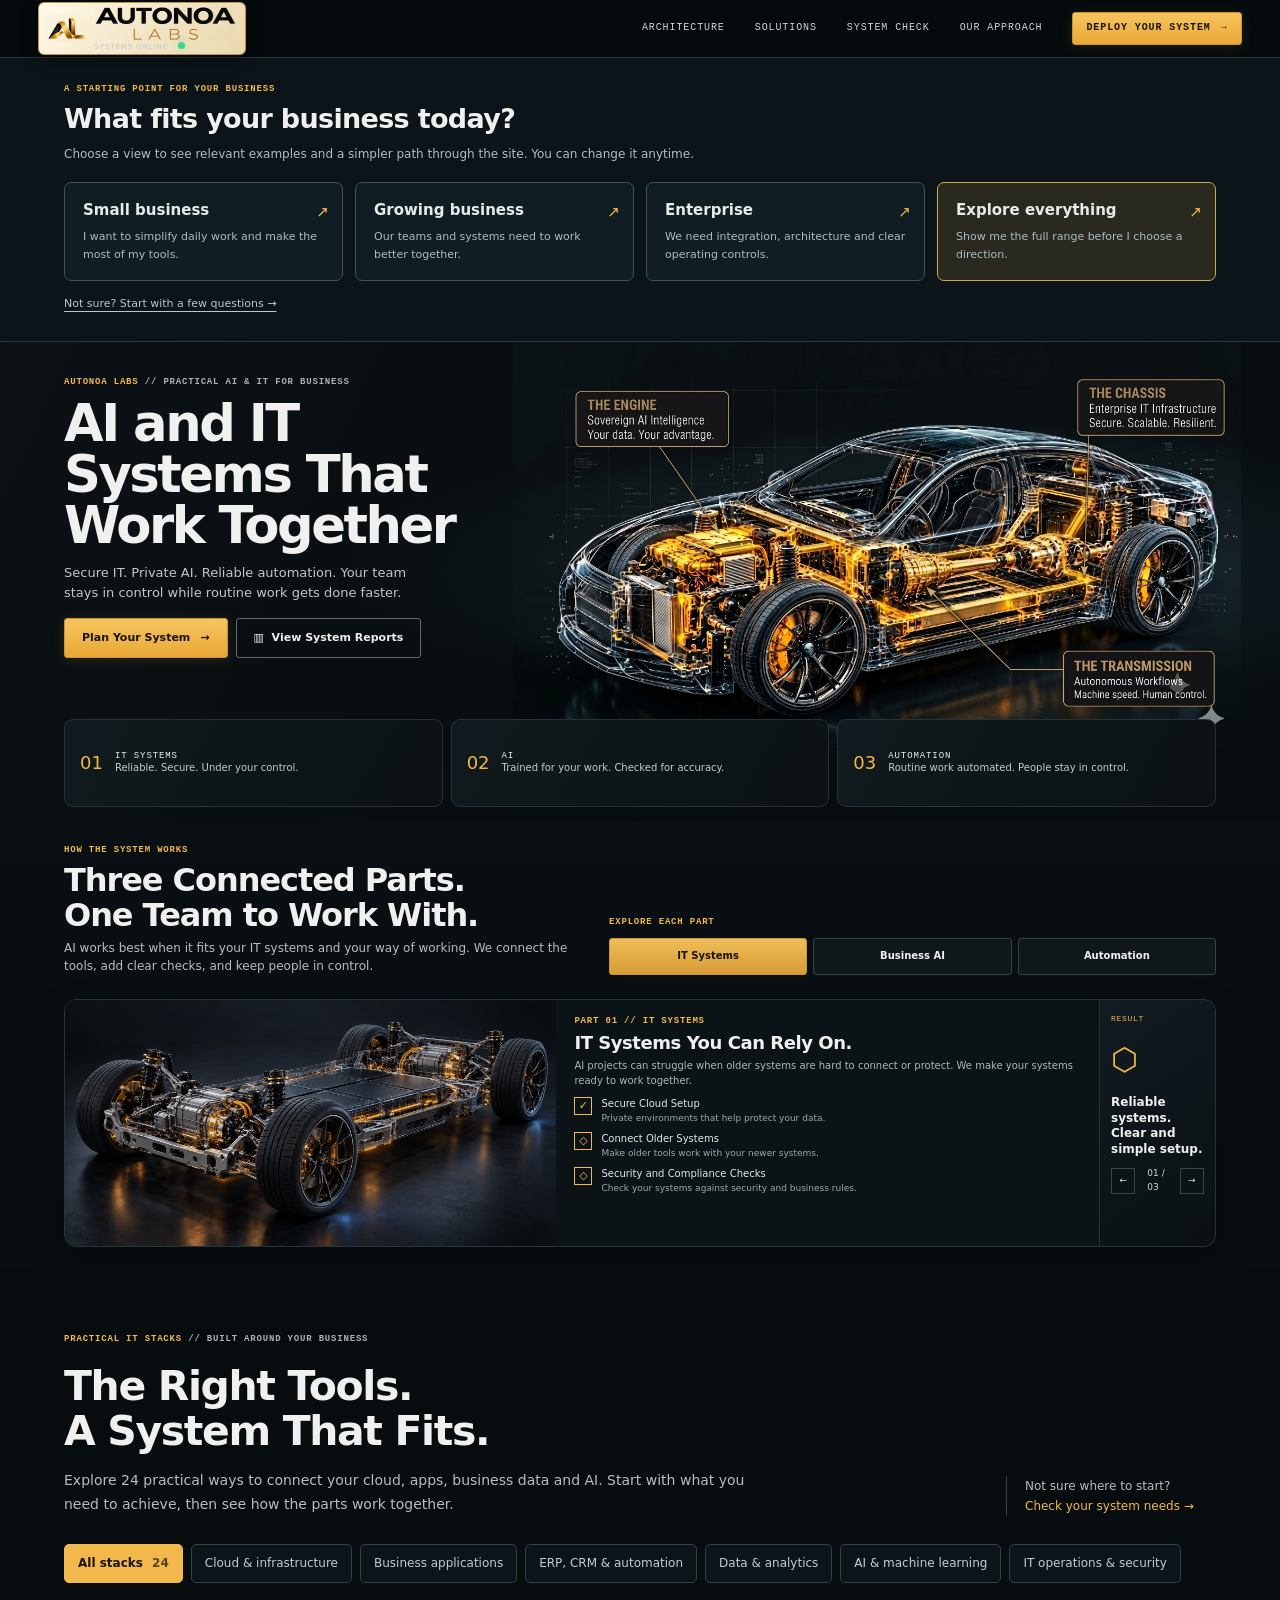
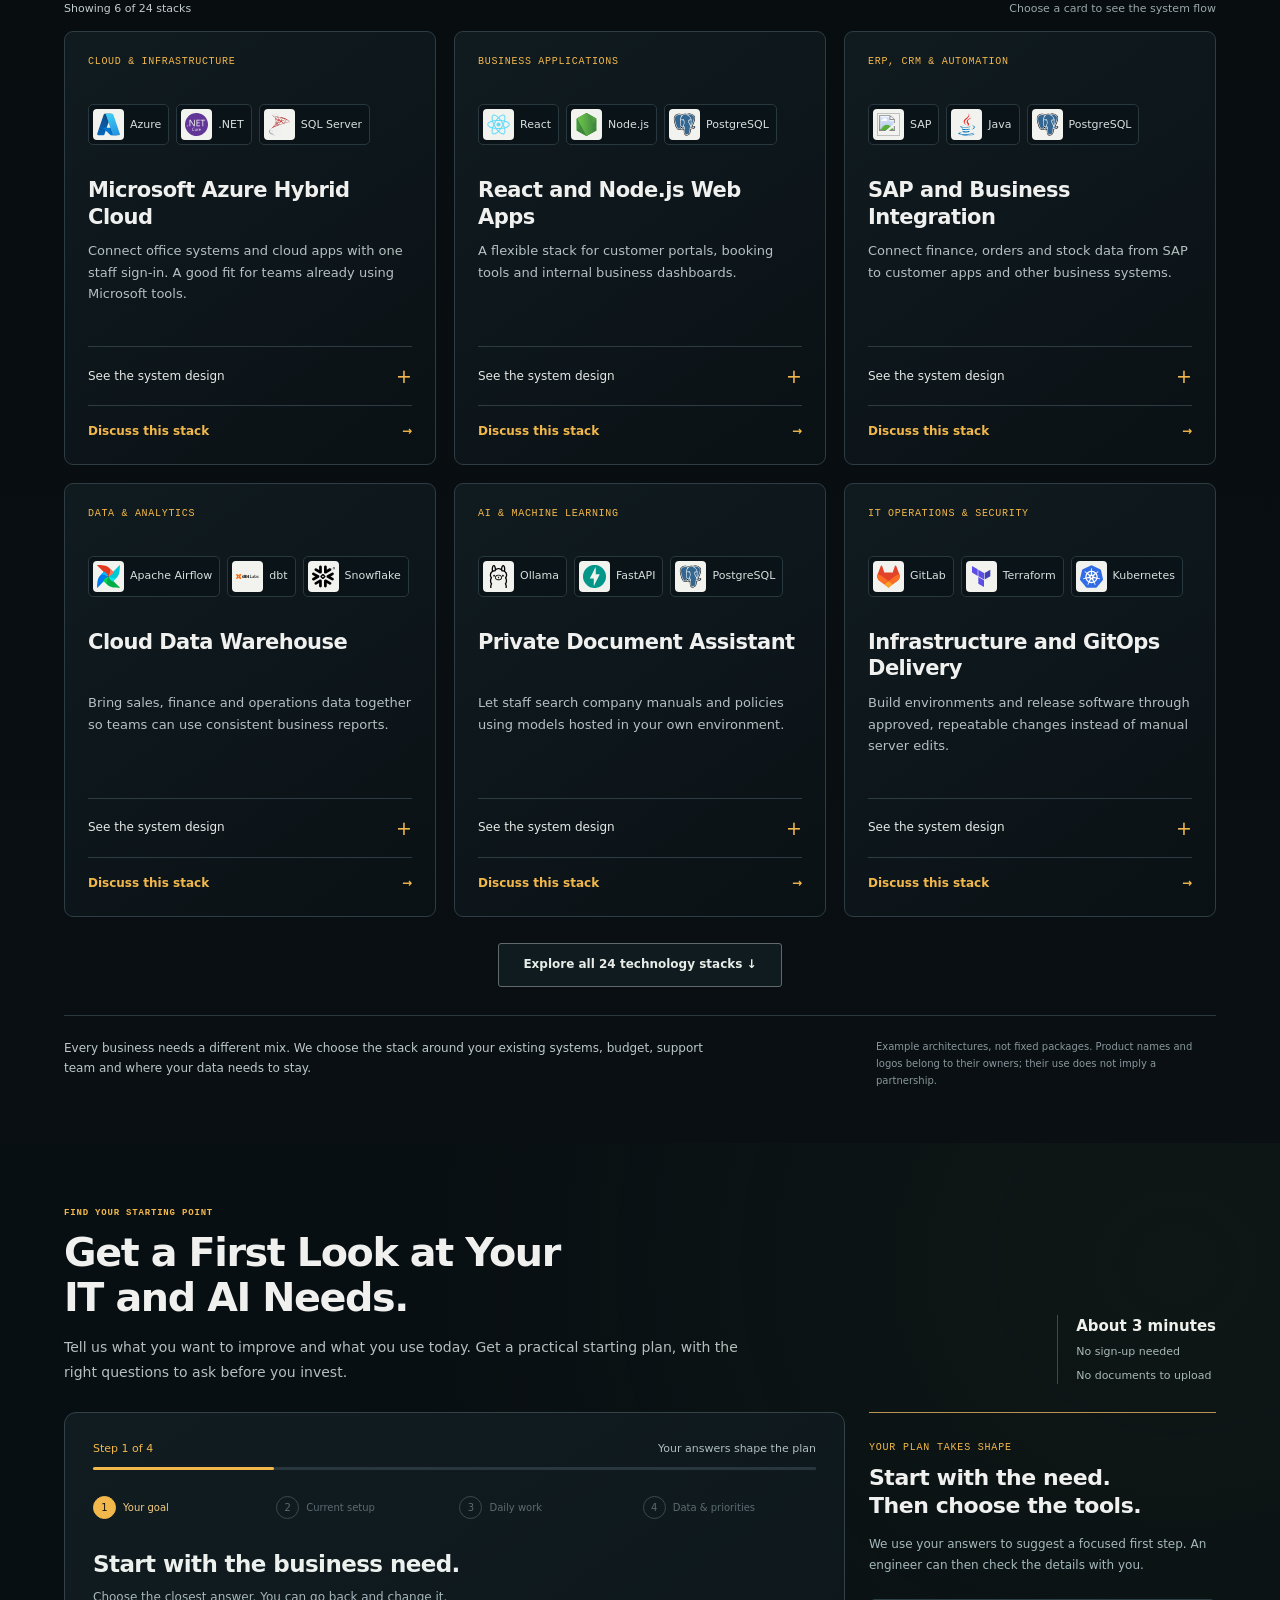
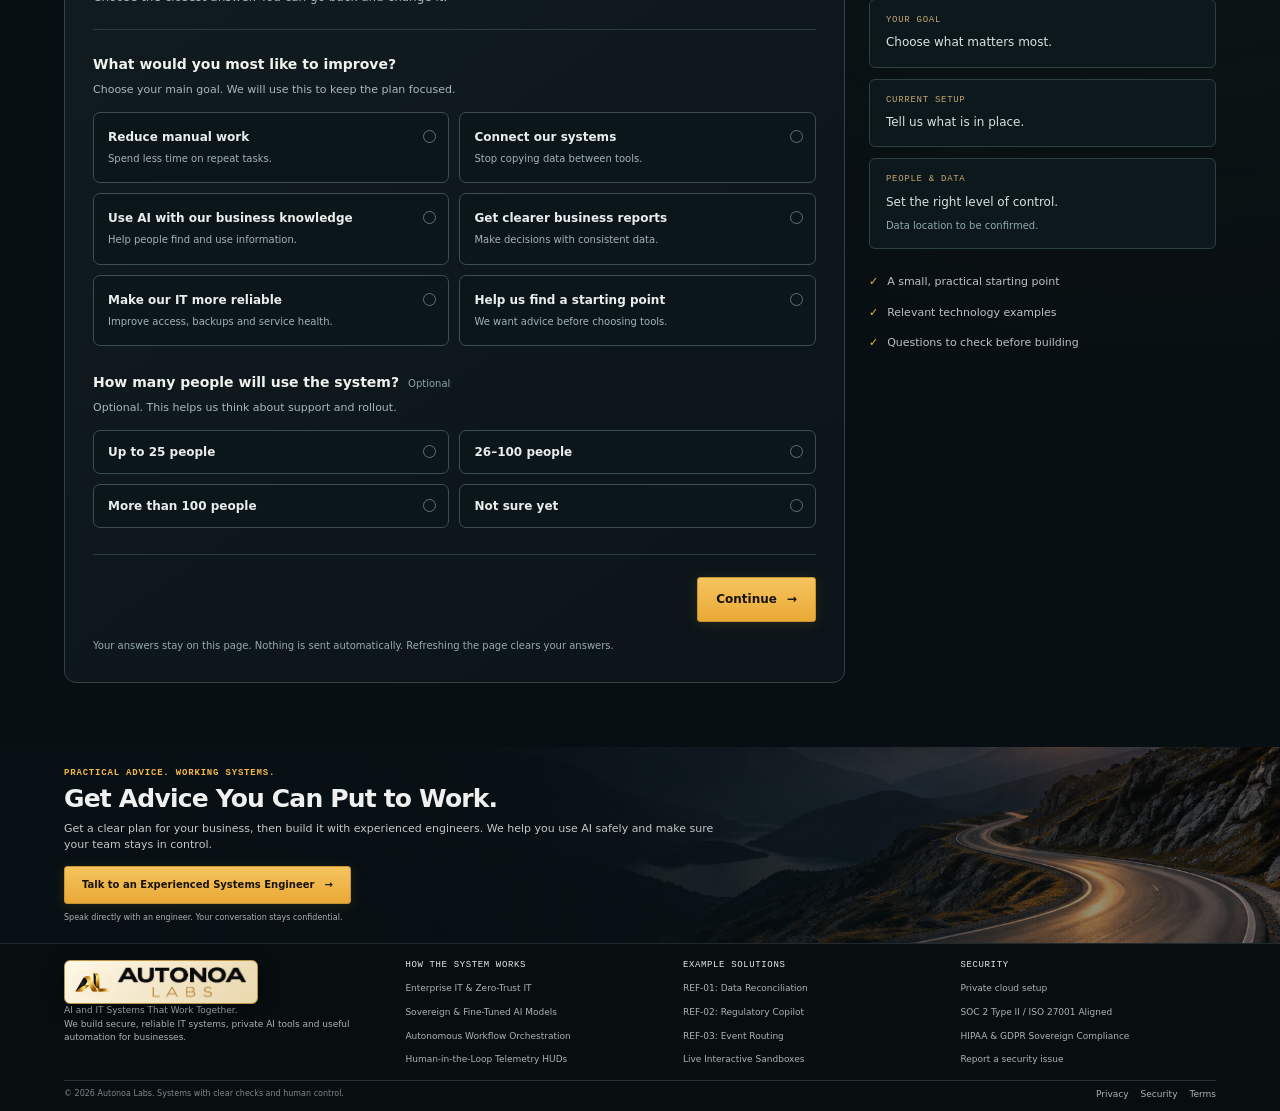
==== commit 8501d9c6: "Adapt website for small, growing and enterprise businesses" ====
--- a/index.html
+++ b/index.html
@@ -126,12 +126,22 @@
   </style>
   <link rel="stylesheet" href="assets/stack-library.css">
   <link rel="stylesheet" href="assets/assessment.css">
+  <link rel="stylesheet" href="assets/audience.css">
 </head>
 <body>
   <header class="topbar"><div class="inner wrap"><a class="brand" href="#top" aria-label="Autonoa Labs home"><img class="brand-mark" src="assets/autonoa-ribbon-mark.png" alt=""><span class="brand-copy"><img class="brand-wordmark" src="assets/autonoa-wordmark-dark.png" alt="Autonoa Labs"><small>SYSTEMS ONLINE <i class="signal"></i></small></span></a><nav class="nav" aria-label="Main navigation"><a href="#architecture">Architecture</a><a href="#blueprints">Solutions</a><a href="#diagnostic">System Check</a><a href="#philosophy">Our Approach</a><a class="btn primary small" href="#diagnostic">Deploy Your System <b>→</b></a></nav><button class="hamb" aria-label="Open navigation" aria-expanded="false">☰</button></div></header>
-  <main id="top" class="page"><div class="content">
-    <section class="hero" aria-labelledby="hero-title"><div class="hero-copy"><div class="eyebrow">AUTONOA LABS <span class="soft">// PRACTICAL AI &amp; IT FOR BUSINESS</span></div><h1 id="hero-title">AI and IT Systems That Work Together</h1><p>Secure IT. Private AI. Reliable automation. Your team stays in control while routine work gets done faster.</p><div class="hero-actions"><a class="btn primary" href="#diagnostic">Plan Your System <b>→</b></a><a class="btn" href="#blueprints">▥ &nbsp;View System Reports</a></div></div><div class="hero-art"><picture><source media="(max-width: 640px)" srcset="assets/car-mobile-version.png"><img src="assets/car-desktop-version.png" alt="User-supplied labeled vehicle diagram showing the chassis, engine, and transmission."></picture></div><div class="triad-strip"><div class="triad-pill"><strong>01</strong><span><b>IT SYSTEMS</b>Reliable. Secure. Under your control.</span></div><div class="triad-pill"><strong>02</strong><span><b>AI</b>Trained for your work. Checked for accuracy.</span></div><div class="triad-pill"><strong>03</strong><span><b>AUTOMATION</b>Routine work automated. People stay in control.</span></div></div></section>
-    <section class="section" id="architecture"><div class="architecture-head"><div><div class="eyebrow">HOW THE SYSTEM WORKS</div><h2>Three Connected Parts.<br>One Team to Work With.</h2><p class="lead">AI works best when it fits your IT systems and your way of working. We connect the tools, add clear checks, and keep people in control.</p></div><div><div class="eyebrow">EXPLORE EACH PART</div><div class="tabs" role="tablist" aria-label="Architecture layers"><button class="tab" role="tab" aria-selected="true" data-layer="0">IT Systems</button><button class="tab" role="tab" aria-selected="false" data-layer="1">Business AI</button><button class="tab" role="tab" aria-selected="false" data-layer="2">Automation</button></div></div></div><div class="layer" role="tabpanel"><div class="layer-photo"><img src="assets/triad-vehicle.png" alt="Detailed vehicle chassis architecture rendering"></div><div class="layer-copy"><div class="eyebrow" id="layer-kicker">PART 01 // IT SYSTEMS</div><h3 id="layer-title">IT Systems You Can Rely On.</h3><p id="layer-description">AI projects can struggle when older systems are hard to connect or protect. We make your systems ready to work together.</p><ul class="feature-list" id="layer-features"><li><span class="check">✓</span><span>Secure Cloud Setup<small>Private environments that help protect your data.</small></span></li><li><span class="check">◇</span><span>Connect Older Systems<small>Make older tools work with your newer systems.</small></span></li><li><span class="check">◇</span><span>Security and Compliance Checks<small>Check your systems against security and business rules.</small></span></li></ul></div><aside class="outcome"><div class="label">RESULT</div><div class="cube">⬡</div><p>Reliable systems.<br>Clear and simple setup.</p><div class="layer-controls"><button class="arrow" data-prev aria-label="Previous layer">←</button><span id="layer-count">01 / 03</span><button class="arrow" data-next aria-label="Next layer">→</button></div></aside></div></section>
+  <main id="top" class="page"><div class="content"><section class="audience-picker" id="business-view" aria-labelledby="audience-title" hidden>
+ <div class="audience-options"><div class="eyebrow">A STARTING POINT FOR YOUR BUSINESS</div><h2 id="audience-title" tabindex="-1">What fits your business today?</h2><p class="audience-intro">Choose a view to see relevant examples and a simpler path through the site. You can change it anytime.</p>
+ <div class="audience-choices" role="group" aria-label="Choose your business view">
+ <button type="button" class="audience-choice" data-audience-choice="small" aria-pressed="false"><strong>Small business</strong><small>I want to simplify daily work and make the most of my tools.</small><span aria-hidden="true">↗</span></button>
+ <button type="button" class="audience-choice" data-audience-choice="growing" aria-pressed="false"><strong>Growing business</strong><small>Our teams and systems need to work better together.</small><span aria-hidden="true">↗</span></button>
+ <button type="button" class="audience-choice" data-audience-choice="enterprise" aria-pressed="false"><strong>Enterprise</strong><small>We need integration, architecture and clear operating controls.</small><span aria-hidden="true">↗</span></button>
+ <button type="button" class="audience-choice" data-audience-choice="all" aria-pressed="false"><strong>Explore everything</strong><small>Show me the full range before I choose a direction.</small><span aria-hidden="true">↗</span></button>
+ </div><a class="audience-skip" href="#diagnostic">Not sure? Start with a few questions →</a></div>
+ <div class="audience-current" hidden><span>Your view <strong></strong></span><button type="button" data-audience-change>Change view</button></div><p id="audience-status" class="audience-sr" role="status" aria-live="polite"></p>
+</section>
+    <section class="hero" aria-labelledby="hero-title"><div class="hero-copy"><div class="eyebrow">AUTONOA LABS <span class="soft">// PRACTICAL AI &amp; IT FOR BUSINESS</span></div><h1 id="hero-title">AI and IT Systems That Work Together</h1><p>Secure IT. Private AI. Reliable automation. Your team stays in control while routine work gets done faster.</p><div class="hero-actions"><a class="btn primary" href="#diagnostic">Plan Your System <b>→</b></a><a class="btn" href="#blueprints">▥ &nbsp;View System Reports</a></div></div><div class="hero-art"><picture><source media="(max-width: 640px)" srcset="assets/car-mobile-version.png"><img src="assets/car-desktop-version.png" alt="User-supplied labeled vehicle diagram showing the chassis, engine, and transmission."></picture></div><div class="hero-business-visual"><p>Example: following up on an enquiry</p><ol class="hero-business-flow"><li><span aria-hidden="true">↳</span><div><strong>An enquiry comes in</strong><small>Keep the details in one place.</small></div></li><li><span aria-hidden="true">✓</span><div><strong>Your team checks it</strong><small>Approve the next step when needed.</small></div></li><li><span aria-hidden="true">→</span><div><strong>The follow-up moves forward</strong><small>Connect the task, update and reminder.</small></div></li></ol><small>Start with one process. Check the results before expanding.</small></div><div class="triad-strip"><div class="triad-pill"><strong>01</strong><span><b>IT SYSTEMS</b>Reliable. Secure. Under your control.</span></div><div class="triad-pill"><strong>02</strong><span><b>AI</b>Trained for your work. Checked for accuracy.</span></div><div class="triad-pill"><strong>03</strong><span><b>AUTOMATION</b>Routine work automated. People stay in control.</span></div></div></section>
+    <section class="section" id="architecture"><div class="architecture-head"><div><div class="eyebrow">HOW THE SYSTEM WORKS</div><h2>Three Connected Parts.<br>One Team to Work With.</h2><p class="lead">AI works best when it fits your IT systems and your way of working. We connect the tools, add clear checks, and keep people in control.</p></div><div><div class="eyebrow">EXPLORE EACH PART</div><div class="tabs" id="architecture-technical-tabs" role="tablist" aria-label="Architecture layers"><button class="tab" role="tab" aria-selected="true" data-layer="0">IT Systems</button><button class="tab" role="tab" aria-selected="false" data-layer="1">Business AI</button><button class="tab" role="tab" aria-selected="false" data-layer="2">Automation</button></div></div></div><div class="small-business-services"><article><h3>Connect your tools</h3><p>Bring information from your existing accounts, sales and office tools into the right place.</p></article><article><h3>Get useful answers</h3><p>Help staff find information in approved business documents, with sources and human checks.</p></article><article><h3>Make repeat work easier</h3><p>Connect requests, reminders and approvals so your team spends less time chasing updates.</p></article></div><button type="button" data-audience-technical aria-expanded="false" aria-controls="architecture-technical-layer architecture-technical-tabs">Show the technical detail +</button><div class="layer" id="architecture-technical-layer" role="tabpanel"><div class="layer-photo"><img src="assets/triad-vehicle.png" alt="Detailed vehicle chassis architecture rendering"></div><div class="layer-copy"><div class="eyebrow" id="layer-kicker">PART 01 // IT SYSTEMS</div><h3 id="layer-title">IT Systems You Can Rely On.</h3><p id="layer-description">AI projects can struggle when older systems are hard to connect or protect. We make your systems ready to work together.</p><ul class="feature-list" id="layer-features"><li><span class="check">✓</span><span>Secure Cloud Setup<small>Private environments that help protect your data.</small></span></li><li><span class="check">◇</span><span>Connect Older Systems<small>Make older tools work with your newer systems.</small></span></li><li><span class="check">◇</span><span>Security and Compliance Checks<small>Check your systems against security and business rules.</small></span></li></ul></div><aside class="outcome"><div class="label">RESULT</div><div class="cube">⬡</div><p>Reliable systems.<br>Clear and simple setup.</p><div class="layer-controls"><button class="arrow" data-prev aria-label="Previous layer">←</button><span id="layer-count">01 / 03</span><button class="arrow" data-next aria-label="Next layer">→</button></div></aside></div></section>
     <section class="section blueprints stack-library" id="blueprints" aria-labelledby="stack-library-title">
     <div class="eyebrow">PRACTICAL IT STACKS <span class="soft">// BUILT AROUND YOUR BUSINESS</span></div>
     <div class="stack-library-heading"><div><h2 id="stack-library-title">The Right Tools.<br>A System That Fits.</h2>
@@ -380,8 +390,10 @@
     document.querySelectorAll('.tab').forEach(b=>b.addEventListener('click',()=>setLayer(Number(b.dataset.layer))));document.querySelector('[data-prev]').addEventListener('click',()=>setLayer(activeLayer-1));document.querySelector('[data-next]').addEventListener('click',()=>setLayer(activeLayer+1));
     const hamb=document.querySelector('.hamb');hamb.addEventListener('click',()=>{const n=document.querySelector('.nav'),open=hamb.getAttribute('aria-expanded')==='true';n.style.display=open?'none':'flex';n.style.position=open?'':'fixed';n.style.top=open?'':'52px';n.style.left=open?'':'0';n.style.right=open?'':'0';n.style.flexDirection=open?'':'column';n.style.padding=open?'':'18px';n.style.background=open?'':'#090f12';hamb.setAttribute('aria-expanded',String(!open))});
   </script>
+  <script src="assets/audience-config.js" defer></script>
   <script src="assets/stack-library.js" defer></script>
   <script src="assets/assessment-engine.js" defer></script>
   <script src="assets/assessment.js" defer></script>
+  <script src="assets/audience.js" defer></script>
 </body>
 </html>
--- a/assets/audience.css
+++ b/assets/audience.css
@@ -0,0 +1,60 @@
+.audience-picker{padding:25px clamp(24px,5vw,88px) 28px;background:#0b1418;border-bottom:1px solid #2b3a40}
+.audience-picker[hidden],.audience-picker [hidden]{display:none!important}
+.audience-picker h2{font-size:27px;line-height:1.2;margin:7px 0 8px;letter-spacing:-.025em;scroll-margin-top:100px}
+.audience-intro{font-size:12px;color:#aebfc1;margin:0 0 18px;line-height:1.7}
+.audience-choices{display:grid;grid-template-columns:repeat(4,minmax(0,1fr));gap:12px}
+.audience-choice{display:flex;align-items:start;flex-direction:column;gap:7px;border:1px solid #40525a;border-radius:7px;background:#101d23;color:#e5ece7;text-align:left;padding:17px 18px;cursor:pointer;position:relative}
+.audience-choice:hover,.audience-choice[aria-pressed=true]{border-color:#d4a84e;background:#29291f}
+.audience-choice strong{font-size:15px;font-weight:600;padding-right:16px;line-height:1.4}
+.audience-choice small{font-size:11px;line-height:1.6;color:#a9bec3;max-width:270px}
+.audience-choice>span{position:absolute;right:13px;top:18px;color:var(--amber);font-size:15px}
+.audience-skip{display:inline-block;font-size:11px;color:#b8c8c7;margin-top:15px;text-decoration:underline;text-underline-offset:4px}
+.audience-current{display:flex;align-items:center;justify-content:space-between;gap:16px;max-width:100%}
+.audience-current>span{font-size:11px;color:#a8bfc1;line-height:1.6}
+.audience-current strong{font-weight:600;color:#edcb8b;margin-left:7px}
+.audience-current button{background:none;border:0;color:#d9e4dd;font-size:11px;text-decoration:underline;text-underline-offset:3px;cursor:pointer;padding:4px}
+.audience-picker.is-collapsed{position:sticky;top:58px;z-index:15;padding-top:7px;padding-bottom:7px;background:#0d191eee;backdrop-filter:blur(10px)}
+html:has(.audience-picker.is-collapsed){scroll-padding-top:116px}
+.audience-picker button:focus-visible,.audience-picker a:focus-visible,[data-audience-technical]:focus-visible{outline:2px solid var(--amber);outline-offset:4px}
+.audience-sr{position:absolute;width:1px;height:1px;padding:0;margin:-1px;overflow:hidden;clip:rect(0,0,0,0);white-space:nowrap;border:0}
+.hero-business-visual,.small-business-services,[data-audience-technical]{display:none}
+body[data-audience=small] .hero-art{display:none!important}
+body[data-audience=small] .hero{display:grid;grid-template-columns:1.1fr 1fr;gap:28px;align-items:center;min-height:0;padding-top:44px;padding-bottom:26px}
+body[data-audience=small] .hero-copy{width:auto!important;max-width:none!important}
+body[data-audience=small] .hero h1{max-width:620px;font-size:clamp(35px,4.2vw,59px);line-height:1.04}
+body[data-audience=small] .hero-copy>p{font-size:14px;line-height:1.8;max-width:570px;margin:20px 0}
+body[data-audience=small] .hero-business-visual{display:block;grid-column:2;border:1px solid #38504f;border-radius:12px;padding:24px;background:radial-gradient(ellipse at 90% 0,#37412c55,transparent 65%),#101e22}
+.hero-business-visual>p{font:10px/1.5 Consolas,monospace;text-transform:uppercase;letter-spacing:.07em;color:var(--amber);margin:0 0 20px}
+.hero-business-flow{list-style:none;margin:0;padding:0;display:grid;gap:25px}
+.hero-business-flow li{position:relative;display:flex;align-items:center;gap:14px}
+.hero-business-flow li:not(:last-child)::after{content:'';position:absolute;width:1px;height:18px;background:#8d824a;left:17px;top:42px}
+.hero-business-flow li>span{width:35px;height:35px;flex-shrink:0;border:1px solid #a28243;border-radius:50%;display:grid;place-items:center;color:#edc57c;font-size:15px}
+.hero-business-flow strong{display:block;color:#e9eee4;font-size:15px;font-weight:550;line-height:1.5}
+.hero-business-flow small{display:block;font-size:11px;line-height:1.6;color:#adc1c2}
+.hero-business-visual>small{display:block;font-size:10px;line-height:1.6;color:#91acae;margin-top:23px;padding-top:16px;border-top:1px solid #304646}
+body[data-audience=small] .triad-pill strong{display:none}
+body[data-audience=small] .triad-pill{padding:12px 16px}
+body[data-audience=small] .triad-pill b{font-size:10px;line-height:1.6}
+body[data-audience=small] #architecture .architecture-head{display:block}
+body[data-audience=small] #architecture .architecture-head>div:last-child,body[data-audience=small] #architecture .layer{display:none}
+body[data-audience=small].show-small-technical #architecture .architecture-head>div:last-child{display:block;margin-top:22px}
+body[data-audience=small].show-small-technical #architecture .layer{display:grid}
+body[data-audience=small] .small-business-services{display:grid;grid-template-columns:repeat(3,minmax(0,1fr));gap:20px;margin:24px 0 17px}
+.small-business-services article{padding:22px 20px;border:1px solid #304248;border-radius:8px;background:#0e1a1e}
+.small-business-services h3{font-size:19px;line-height:1.4;margin:0 0 10px;letter-spacing:-.02em}
+.small-business-services p{font-size:12px;line-height:1.85;color:#aec1c3;margin:0}
+body[data-audience=small] [data-audience-technical]{display:inline-block;background:none;border:0;color:#d7be89;padding:8px 0;font-size:11px;cursor:pointer;text-decoration:underline;text-underline-offset:5px}
+body[data-audience=small] .stack-example .technology-row{display:none}
+body[data-audience=small] .stack-example:has(.stack-architecture[open]) .technology-row{display:flex}
+body[data-audience=small] .stack-example h3,body[data-audience=small] .stack-description{min-height:0}
+body[data-audience=small] .stack-example{min-height:290px}
+body[data-audience=small] .stack-architecture summary{margin-top:8px}
+.stack-example{scroll-margin-top:110px}
+body[data-audience=small] .assessment-patterns{border:1px solid #33484d;border-radius:6px;padding:16px}
+.assessment-patterns>summary{font-size:12px;color:#d8c18b;cursor:pointer;list-style:none}
+.assessment-patterns>summary::after{content:' +';color:var(--amber)}
+.assessment-patterns[open]>summary{margin-bottom:18px}
+.assessment-patterns[open]>summary::after{content:' −'}
+@media(max-width:900px){.audience-choices{grid-template-columns:repeat(2,minmax(0,1fr))}body[data-audience=small] .hero{grid-template-columns:1.1fr 1fr;gap:20px}body[data-audience=small] .hero h1{font-size:40px}body[data-audience=small] .hero-business-visual{padding:20px}.hero-business-flow strong{font-size:13px}}
+@media(max-width:640px){.audience-picker{padding:22px 20px}.audience-picker.is-collapsed{top:52px}.audience-picker h2{font-size:24px}.audience-choice{padding:14px 12px;gap:6px}.audience-choice strong{font-size:13px}.audience-choice small{font-size:10px}.audience-choice>span{right:10px;top:15px;font-size:12px}.audience-choices{gap:9px}.audience-intro{font-size:11px}.audience-current>span,.audience-current button{font-size:10px}body[data-audience=small] .hero{display:flex;flex-direction:column;align-items:stretch;padding-top:28px;gap:18px}body[data-audience=small] .hero h1{font-size:39px;max-width:500px}body[data-audience=small] .hero-copy>p{font-size:13px;margin:15px 0}body[data-audience=small] .hero-business-visual{padding:20px}.hero-business-flow{gap:22px}.hero-business-flow strong{font-size:14px}body[data-audience=small] .small-business-services{grid-template-columns:minmax(0,1fr);gap:12px}.small-business-services article{padding:18px}.small-business-services h3{font-size:18px}.small-business-services p{font-size:12px}body[data-audience=small].show-small-technical #architecture .layer{display:flex}body[data-audience=small] .stack-example{min-height:0}.audience-current{gap:9px}}
+@media(prefers-reduced-motion:reduce){.audience-choice{transition:none}}
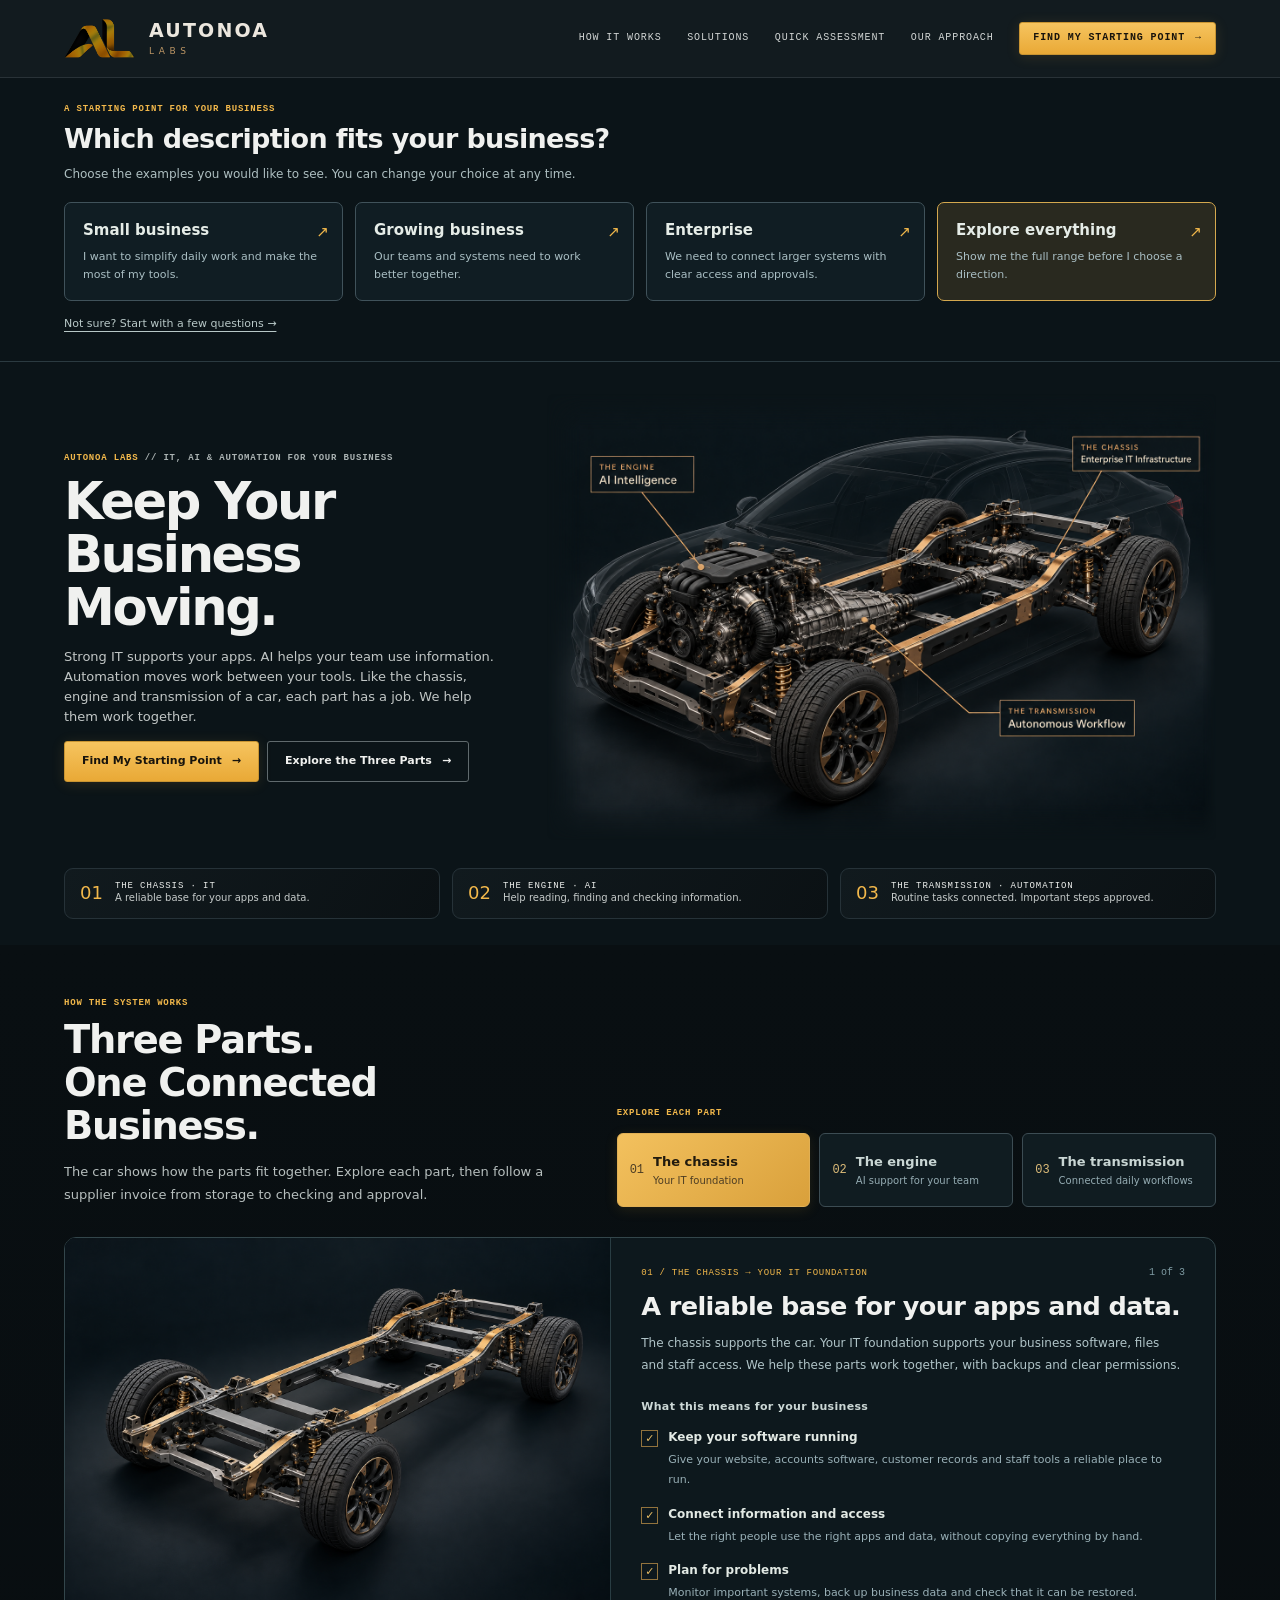
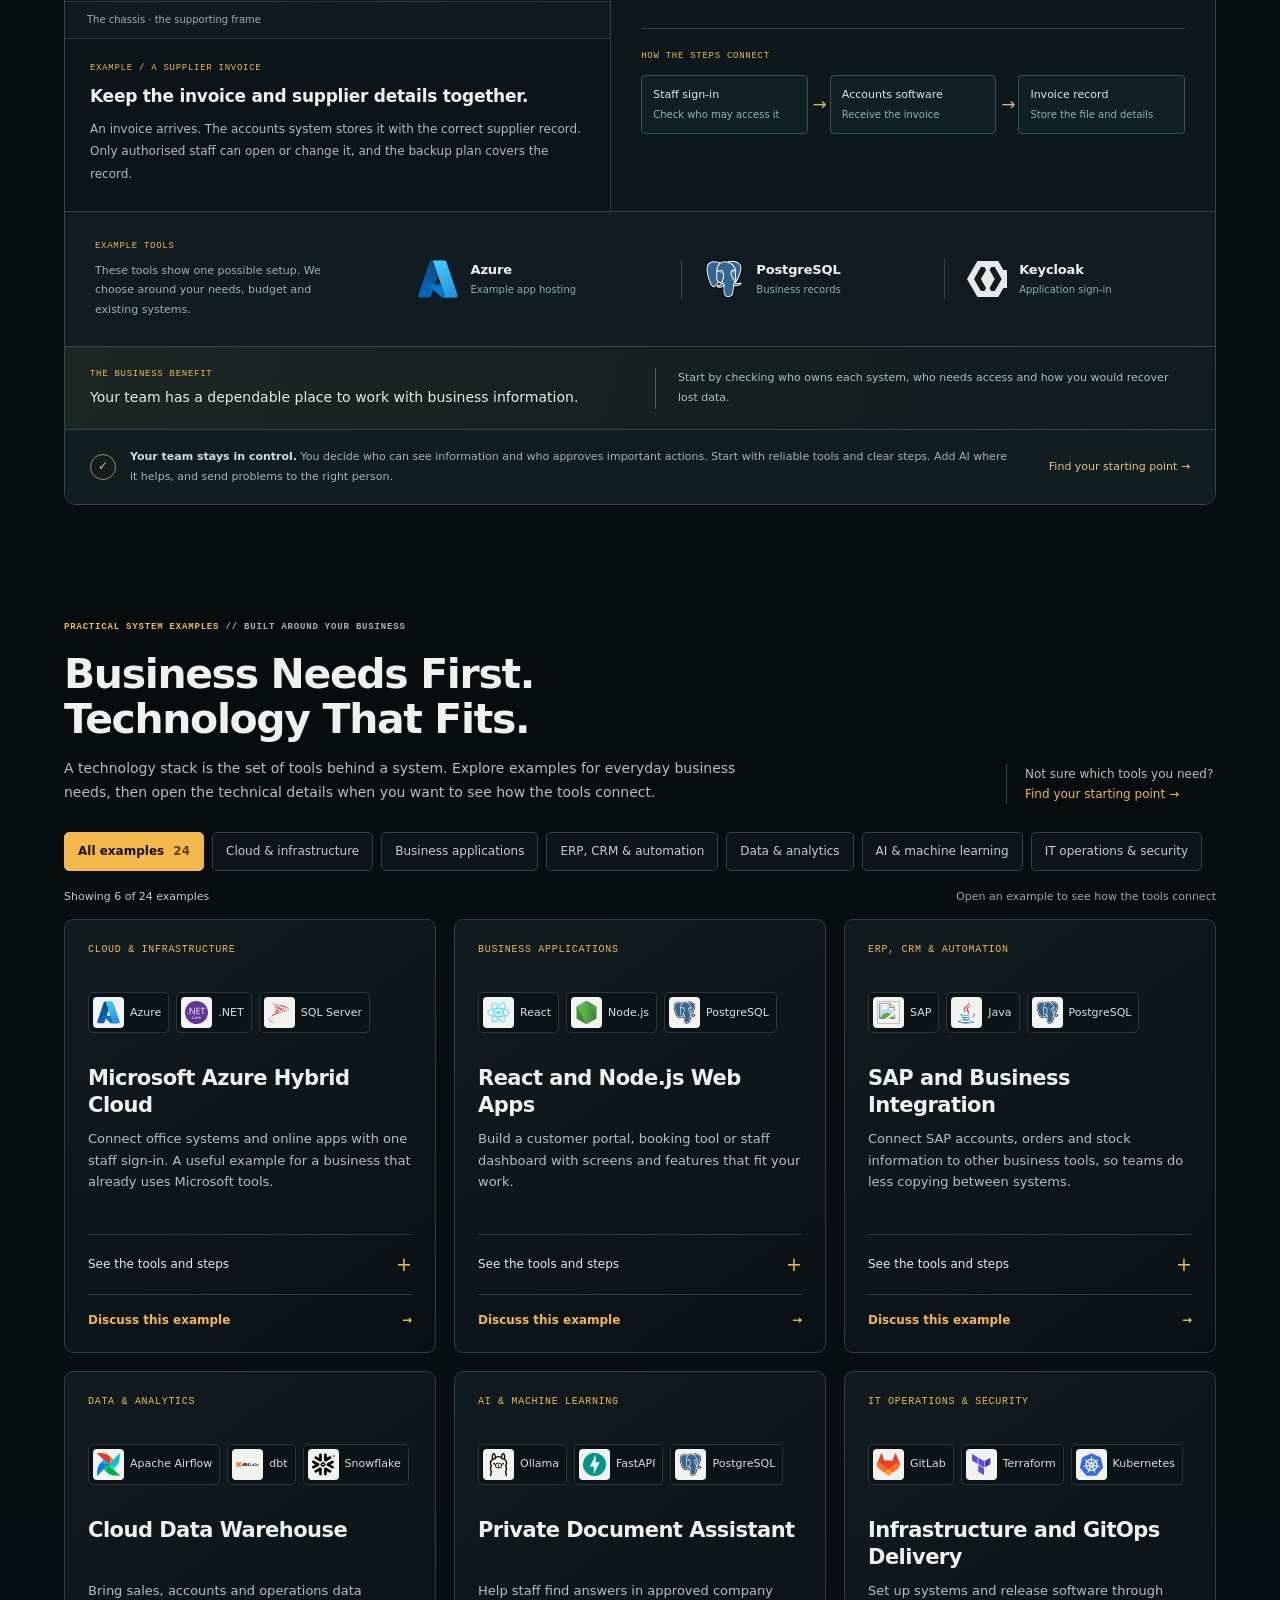
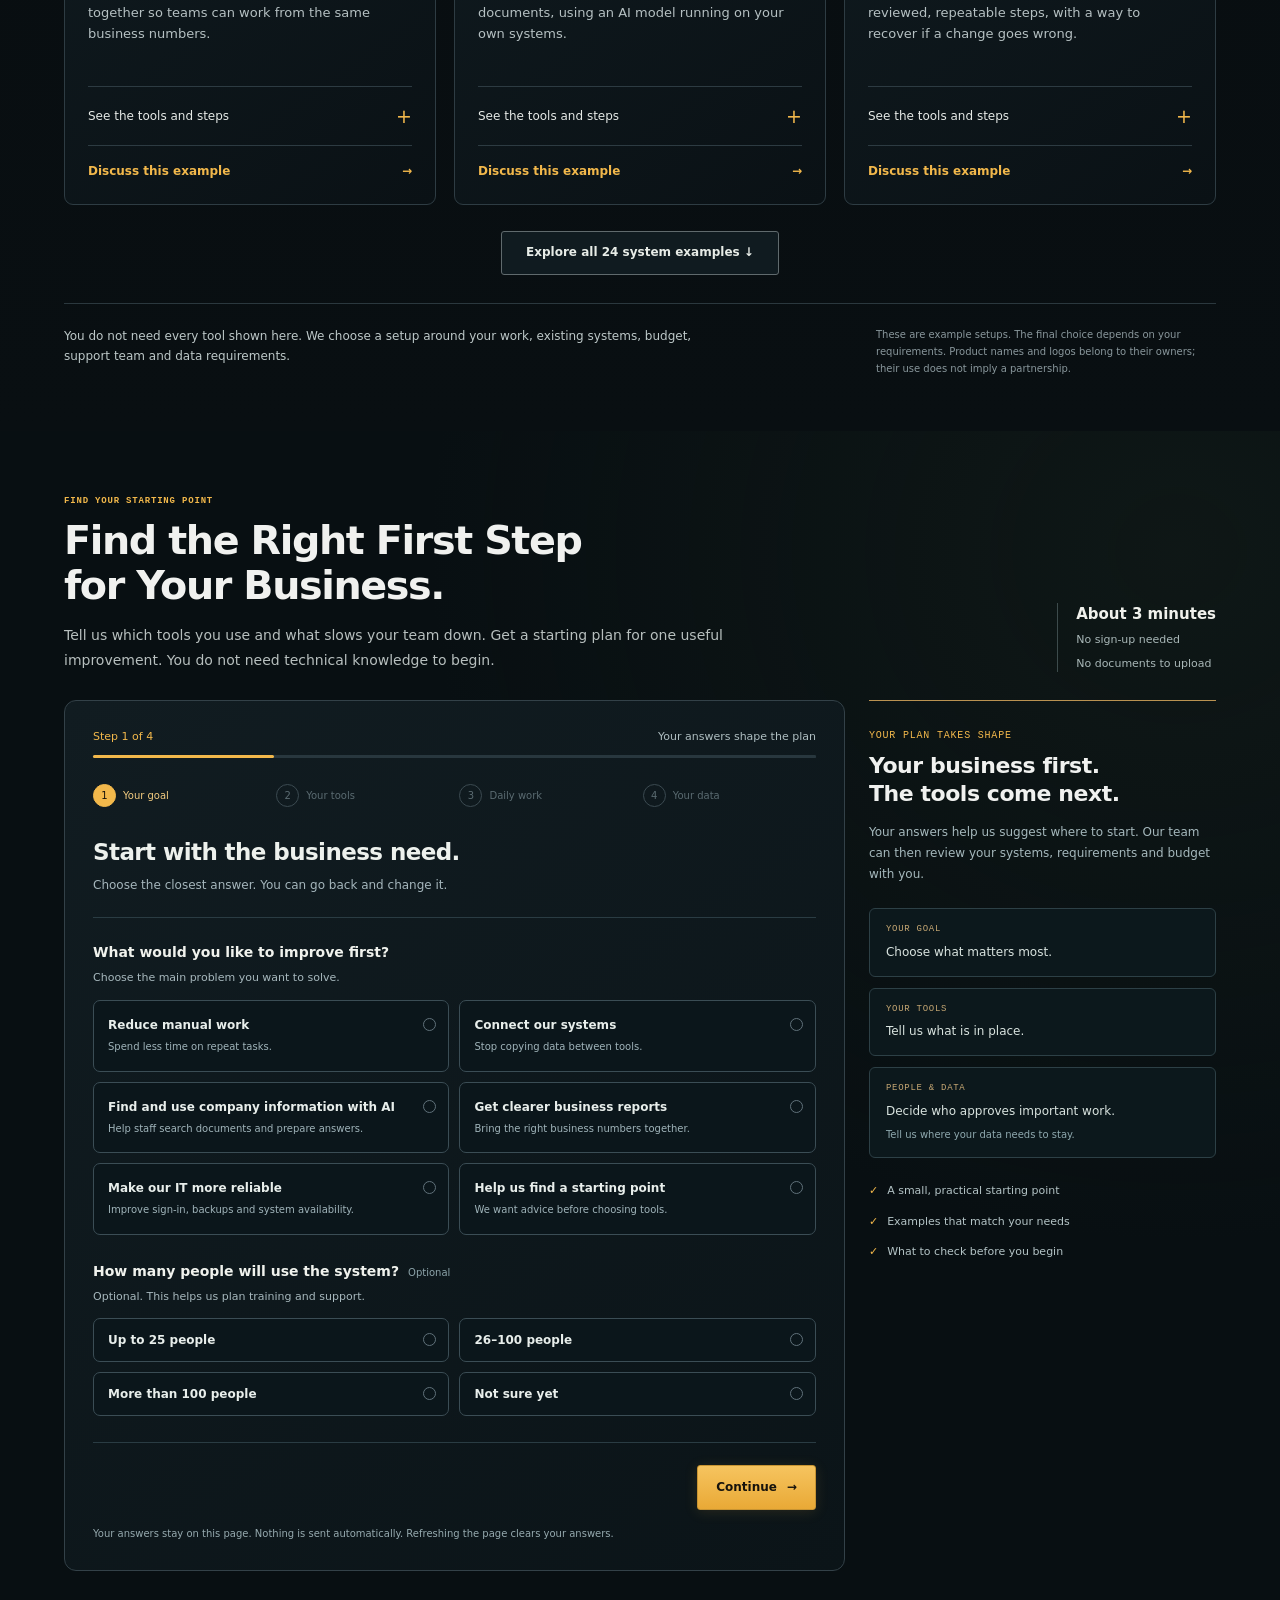
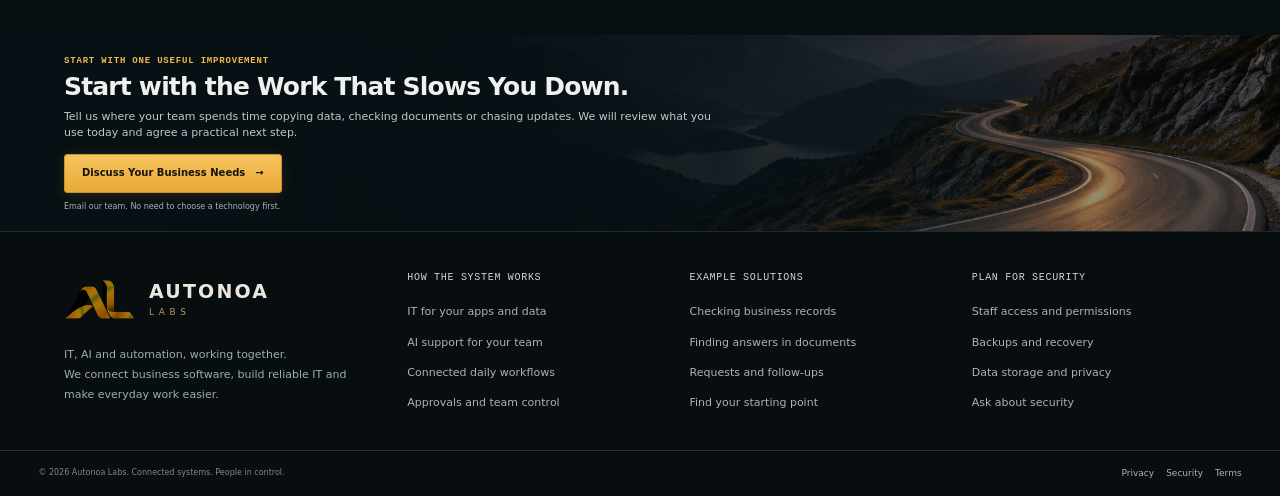
==== commit 53032a24: "Refine website visuals and simplify business content" ====
--- a/index.html
+++ b/index.html
@@ -4,8 +4,8 @@
   <meta charset="utf-8">
   <meta name="viewport" content="width=device-width, initial-scale=1">
   <meta name="theme-color" content="#070c0f">
-  <meta name="description" content="Autonoa Labs builds resilient IT infrastructure, sovereign AI intelligence, and governed autonomous workflows.">
-  <title>AUTONOA LABS // AI and IT Systems</title>
+  <meta name="description" content="Autonoa Labs connects business IT, AI and automation. Make everyday work easier with reliable systems, useful information and clear approvals.">
+  <title>Autonoa Labs | Connected IT, AI and Automation</title>
   <style>
     :root{color-scheme:dark;--ink:#f0f1ef;--muted:#a2a9aa;--dim:#647176;--bg:#070c0f;--panel:#0c1317;--panel2:#10191e;--line:#2a353a;--amber:#f2b84b;--amber2:#d99829;--green:#31d88c;--blue:#25353c;--max:1180px;--rail:72px}
     *{box-sizing:border-box}html{scroll-behavior:smooth;scroll-padding-top:78px}body{margin:0;background:var(--bg);color:var(--ink);font-family:Inter,ui-sans-serif,system-ui,-apple-system,"Segoe UI",sans-serif;font-size:14px;line-height:1.48}a{color:inherit;text-decoration:none}button{font:inherit;color:inherit}img{display:block;max-width:100%}.mono,.eyebrow,.tiny,.nav a,.section-rail,.label,.stat,.tag{font-family:"SFMono-Regular",Consolas,"Liberation Mono",monospace;letter-spacing:.09em;text-transform:uppercase}.wrap{width:min(var(--max),calc(100% - 48px));margin:auto}.topbar{height:58px;position:sticky;top:0;z-index:20;background:rgba(6,11,14,.95);backdrop-filter:blur(12px);border-bottom:1px solid var(--line)}.topbar .inner{height:100%;display:flex;align-items:center;justify-content:space-between;gap:20px}.brand{font-weight:800;letter-spacing:.055em;line-height:1.05;white-space:nowrap}.brand span{color:var(--amber)}.brand small{display:block;font-size:8px;letter-spacing:.13em;color:#c1c6c5;font-weight:500;margin-top:5px}.signal{display:inline-block;width:7px;height:7px;border-radius:50%;background:var(--green);margin-left:7px;box-shadow:0 0 9px #31d88c66}.nav{display:flex;gap:30px;align-items:center;font-size:10px}.nav a:not(.btn){color:#d1d5d4}.nav a:not(.btn):hover{color:var(--amber)}.btn{display:inline-flex;align-items:center;justify-content:center;gap:10px;border:1px solid #606a6d;border-radius:3px;padding:11px 17px;background:transparent;font-weight:700;font-size:11px;white-space:nowrap;transition:.18s ease}.btn:hover{transform:translateY(-1px);border-color:var(--amber)}.btn.primary{background:linear-gradient(180deg,#f6c45f,#e9a936);border-color:#c89432;color:#17130c;box-shadow:0 2px 14px #e6a93c22}.btn.small{padding:8px 13px;font-size:10px}.hamb{display:none;background:none;border:0;font-size:22px}.page{position:relative}.section-rail{position:absolute;left:max(12px,calc((100% - var(--max))/2 - var(--rail)));top:0;width:44px;color:#e4e5e3;font-size:10px;line-height:1.2;display:flex;flex-direction:column;gap:0}.section-rail span{height:0;position:absolute;left:0;transform:translateY(-50%);white-space:nowrap}.content{border-left:1px solid var(--line);border-right:1px solid var(--line);max-width:var(--max);margin:0 auto}.section-label{position:absolute;left:calc(-1 * var(--rail));top:28px;width:54px;color:#f0f1ef;font:10px/1.25 "SFMono-Regular",Consolas,"Liberation Mono",monospace;letter-spacing:.08em;text-transform:uppercase;white-space:nowrap}.eyebrow{font-size:9px;color:var(--amber);font-weight:600}.eyebrow .soft{color:#aab2b2}.hero{min-height:384px;padding:34px 28px 15px;display:grid;grid-template-columns:.96fr 1.55fr;gap:24px;position:relative;overflow:visible;border-bottom:1px solid var(--line);background:radial-gradient(ellipse at 72% 45%,#152127 0,transparent 48%),linear-gradient(115deg,#0d1519,#070c0f 55%)}.hero-copy{position:relative;z-index:1;padding-top:0}.hero h1{font-size:clamp(36px,4vw,52px);line-height:.99;letter-spacing:-.048em;margin:9px 0 13px;max-width:440px;font-weight:720}.hero p{color:#c2c7c6;max-width:380px;font-size:13px;line-height:1.52;margin:0 0 15px}.hero-actions{display:flex;flex-wrap:wrap;gap:8px}.hero-art{position:relative;min-height:244px;align-self:stretch;display:flex;align-items:center;justify-content:center;background:radial-gradient(ellipse at 58% 54%,#d7952931,transparent 29%),repeating-linear-gradient(0deg,transparent 0 32px,#25313733 33px),repeating-linear-gradient(90deg,transparent 0 39px,#25313733 40px)}.hero-art>img{width:100%;height:100%;max-height:263px;object-fit:contain;mix-blend-mode:screen;filter:contrast(1.07) saturate(.92)}.callout{position:absolute;z-index:2;background:#0a1014ed;border:1px solid #647074;padding:8px 10px;font-size:9px;line-height:1.35;color:#cbd0ce;min-width:142px}.callout b{display:block;font-size:8px;color:#fff;letter-spacing:.08em}.callout.one{left:22%;top:8%}.callout.two{left:41%;top:8%}.callout.three{left:50%;bottom:3%}.callout-line{position:absolute;width:1px;height:45px;background:var(--amber);top:100%;left:50%}.callout.one .callout-line{height:92px}.callout.two .callout-line{height:62px}.transmission-line{position:absolute;left:16%;bottom:calc(100% - 2px);width:116px;height:2px;background:linear-gradient(90deg,var(--amber),#f2b84b);transform:rotate(-26deg);transform-origin:left bottom;z-index:3;filter:drop-shadow(0 0 3px #f2b84b88)}.transmission-line::after{content:"";position:absolute;right:-1px;top:-4px;width:0;height:0;border-top:5px solid transparent;border-bottom:5px solid transparent;border-left:8px solid var(--amber);filter:drop-shadow(0 0 3px #f2b84b)}.telemetry{position:absolute;right:0;top:8%;width:90px;border-left:1px solid #394348;padding-left:11px;color:#bac2c2;font-size:8px}.telemetry b{display:block;color:#e8ece8;margin-bottom:4px}.telemetry div{border-top:1px solid #243036;padding:8px 0}.telemetry i{font-style:normal;color:var(--green)}.triad-strip{grid-column:1/-1;display:grid;grid-template-columns:repeat(3,1fr);gap:8px}.triad-pill{background:linear-gradient(90deg,#111b20,#0b1115);border:1px solid #202b30;border-radius:6px;padding:8px 13px;display:flex;align-items:center;gap:12px;color:#c6cbca;font-size:10px}.triad-pill strong{font-size:18px;color:var(--amber);font-weight:400}.triad-pill b{display:block;color:#eef0ee;font:9px "SFMono-Regular",Consolas,monospace;letter-spacing:.1em}.section{position:relative;padding:22px 28px;border-bottom:1px solid var(--line)}h2{font-size:clamp(24px,2.6vw,32px);line-height:1.07;letter-spacing:-.033em;margin:6px 0 8px}.lead{color:#b7bfbe;margin:0;max-width:710px;font-size:12px}.architecture-head{display:grid;grid-template-columns:1.03fr 1.2fr;gap:24px;align-items:end}.tabs{display:flex;gap:6px;margin-top:9px}.tab{flex:1;border:1px solid #354147;background:#11181c;padding:10px 6px;border-radius:3px;font-size:10px;font-weight:600;cursor:pointer}.tab[aria-selected="true"]{background:linear-gradient(#efbd58,#d89c37);color:#17130b;border-color:#c89637}.layer{margin-top:16px;display:grid;grid-template-columns:.96fr 1.06fr 116px;min-height:168px;border:1px solid #29353b;border-radius:7px;overflow:hidden;background:#0c1317}.layer-photo{min-height:168px;background:#0a1014}.layer-photo img{width:100%;height:100%;object-fit:cover;opacity:.9}.layer-copy{padding:15px 18px}.layer-copy h3{font-size:18px;line-height:1.1;margin:4px 0 7px;letter-spacing:-.025em}.layer-copy p{font-size:10px;color:#aeb7b6;margin:0 0 8px}.feature-list{list-style:none;margin:0;padding:0;display:grid;gap:7px}.feature-list li{display:grid;grid-template-columns:20px 1fr;gap:7px;align-items:start;font-size:10px;color:#e5e8e5}.check{width:18px;height:18px;border:1px solid var(--amber);color:var(--amber);display:grid;place-items:center;font-size:11px}.feature-list small{display:block;font-size:9px;color:#9ea8a8}.outcome{border-left:1px solid #29353b;padding:13px 11px;background:linear-gradient(145deg,#111b20,#0a1014)}.outcome .label{color:var(--amber);font-size:8px}.cube{font-size:31px;color:var(--amber);margin:12px 0}.outcome p{margin:0;font-weight:650;line-height:1.3;font-size:12px}.layer-controls{margin-top:10px;display:flex;align-items:center;justify-content:flex-end;gap:12px;color:#d5d9d8;font-size:9px}.arrow{border:1px solid #39454b;background:#0c1317;width:30px;height:26px;cursor:pointer}.blueprints{padding-top:24px}.blueprints-head{display:flex;align-items:end;justify-content:space-between;gap:18px;margin-bottom:13px}.blueprints-head .lead{max-width:700px}.cards{display:grid;grid-template-columns:repeat(3,1fr);gap:12px}.card{border:1px solid #354047;border-radius:6px;background:linear-gradient(150deg,#0e171b,#080d10);overflow:hidden;padding:11px;display:flex;flex-direction:column;min-width:0}.card-top{display:flex;align-items:center;justify-content:space-between;gap:8px;font-size:8px;color:#bdc4c3}.tag{font-size:8px;letter-spacing:.04em;color:#111;background:var(--green);border-radius:10px;padding:3px 7px;white-space:nowrap}.tag.ref{background:#20292d;border:1px solid #687175;color:#d6dbd9}.diagram{height:76px;margin:9px 0 8px;overflow:hidden;border:1px solid #29343a;background:#0a1013}.diagram img{width:100%;height:100%;object-fit:cover;object-position:center 46%;filter:brightness(.85) saturate(.8)}.card h3{font-size:15px;line-height:1.1;letter-spacing:-.02em;margin:0 0 6px}.card p{font-size:10px;color:#b1b9b8;line-height:1.4;margin:0 0 8px}.card .feature-list{gap:5px;margin:0 0 11px}.card .feature-list li{grid-template-columns:14px 1fr;font-size:9px}.card .check{width:13px;height:13px;border:0;font-size:11px}.card .btn{margin-top:auto;width:100%;justify-content:space-between;padding:9px 10px;font-size:9px}.diagnostic{padding:22px 18px 19px;background:linear-gradient(115deg,#0c1317,#0a1013)}.diagnostic-head{display:flex;align-items:flex-end;justify-content:space-between;gap:20px;margin:6px 3px 12px}.diagnostic-head h2{max-width:600px}.timebox{border-left:1px solid #586064;border-bottom:1px solid #586064;padding:7px 12px;font-size:11px;white-space:nowrap}.diag-grid{display:grid;grid-template-columns:1.47fr .93fr;gap:10px}.diag-form{background:#ececea;color:#1b2021;border-radius:6px;padding:11px 12px}.steps{display:flex;gap:7px;margin-bottom:11px}.step{flex:1;background:#dce0df;border-radius:20px;padding:5px 8px;display:flex;align-items:center;gap:7px;color:#454b4c;font-size:9px}.step span{width:20px;height:20px;border-radius:50%;border:1px solid #555e60;display:grid;place-items:center;font-weight:700}.step.active{background:#293136;color:white}.step.active span{background:var(--amber);color:#18130b;border-color:#d89b34}.diag-form h3{font-size:14px;margin:0 0 2px}.diag-form>p{font-size:9px;color:#63696a;margin:0 0 9px}.form-label{display:block;font-size:9px;font-weight:700;margin:9px 0 5px}.option-grid{display:grid;grid-template-columns:repeat(3,1fr);gap:5px}.option{border:1px solid #bfc4c3;background:#f8f8f6;color:#343a3b;border-radius:3px;padding:7px 6px;text-align:left;font-size:9px;cursor:pointer}.option.selected{border-color:#d69a31;background:#f4dfaf;box-shadow:inset 0 0 0 1px #d69a31}.option small{display:block;color:#707879;font-size:8px}.next{margin-top:9px}.next .btn{background:linear-gradient(#e9b44e,#d89c33);color:#18140d;border:0}.preview{border:1px solid #354249;border-radius:5px;padding:13px;background:radial-gradient(ellipse at 70% 50%,#17303a,#0b1114 69%);position:relative;overflow:hidden;min-height:230px}.preview h3{font-size:13px;margin:2px 0 9px}.preview .eyebrow{font-size:8px}.preview-image{position:absolute;right:0;bottom:0;width:64%;height:68%;object-fit:cover;opacity:.28;mask-image:linear-gradient(90deg,transparent,#000 30%)}.flow{position:relative;z-index:1;display:grid;gap:10px;max-width:74%;margin-top:14px}.flow-node{border:1px solid #617078;background:#0a1115cf;border-radius:4px;padding:7px 9px;font-size:9px}.flow-node b{display:block;color:var(--amber);font:8px Consolas,monospace;margin-bottom:2px}.flow-foot{font-size:8px;color:#b4bebd;position:absolute;bottom:8px;left:13px;max-width:54%;z-index:1}.closing{min-height:160px;padding:20px 28px 19px;position:relative;overflow:visible;background:linear-gradient(90deg,#071014 0%,#071014ef 40%,#07101445 100%),url('assets/closing-road.png') center 53%/cover no-repeat;border-bottom:1px solid var(--line)}.closing h2{max-width:640px;font-size:25px}.closing p{max-width:650px;color:#c2c8c6;font-size:11px;margin:7px 0 12px}.closing .btn{font-size:10px}.closing small{display:block;color:#abb4b3;font-size:8px;margin-top:8px}.footer{padding:16px 28px 9px;background:#080d10}.footer-cols{display:grid;grid-template-columns:1.25fr 1fr 1fr 1fr;gap:22px}.footer h4{font:9px Consolas,monospace;letter-spacing:.07em;margin:0 0 6px;color:#e7e9e7}.footer p,.footer a{color:#abb4b3;font-size:9px;line-height:1.5;margin:0}.footer ul{list-style:none;margin:0;padding:0;display:grid;gap:3px}.footer a:hover{color:var(--amber)}.footnote{border-top:1px solid #273137;margin-top:12px;padding-top:7px;color:#7e898a;font-size:8px;display:flex;justify-content:space-between;gap:12px}.legal-links{display:flex;gap:12px}.mobile-only{display:none}
@@ -119,7 +119,7 @@
   .hero-art picture{position:absolute;inset:0;display:block;width:100%;height:100%}
   .hero-art picture img{display:block;width:100%;height:100%;max-height:none;object-fit:contain;object-position:center;mix-blend-mode:normal;filter:none;opacity:1;-webkit-mask-image:none;mask-image:none}
   @media(max-width:640px){.hero-art{height:auto;min-height:0;overflow:visible}.hero-art picture{position:relative;inset:auto;width:100%;height:auto}.hero-art picture img{width:100%;height:auto;object-fit:contain}}
-    /* User-supplied desktop and phone artwork: preserve each image as supplied. */
+    /* Legacy positioning; the final coordinated hero rules live in brand-refinement.css. */
   @media(min-width:901px){.hero{min-height:480px}.hero-art{left:40%;right:3%;top:0;bottom:74px;background:none!important}}
   @media(max-width:900px) and (min-width:641px){.hero{min-height:440px}.hero-art{left:35%;right:1%;top:0;bottom:68px;background:none!important}}
   @media(max-width:640px){.hero-art{background:none!important}.hero-art picture img{display:block;width:100%;height:auto;object-fit:contain}}
@@ -127,273 +127,292 @@
   <link rel="stylesheet" href="assets/stack-library.css">
   <link rel="stylesheet" href="assets/assessment.css">
   <link rel="stylesheet" href="assets/audience.css">
+  <link rel="stylesheet" href="assets/car-parts.css">
+  <link rel="stylesheet" href="assets/brand-refinement.css">
 </head>
 <body>
-  <header class="topbar"><div class="inner wrap"><a class="brand" href="#top" aria-label="Autonoa Labs home"><img class="brand-mark" src="assets/autonoa-ribbon-mark.png" alt=""><span class="brand-copy"><img class="brand-wordmark" src="assets/autonoa-wordmark-dark.png" alt="Autonoa Labs"><small>SYSTEMS ONLINE <i class="signal"></i></small></span></a><nav class="nav" aria-label="Main navigation"><a href="#architecture">Architecture</a><a href="#blueprints">Solutions</a><a href="#diagnostic">System Check</a><a href="#philosophy">Our Approach</a><a class="btn primary small" href="#diagnostic">Deploy Your System <b>→</b></a></nav><button class="hamb" aria-label="Open navigation" aria-expanded="false">☰</button></div></header>
+  <header class="topbar"><div class="inner wrap"><a class="brand" href="#top" aria-label="Autonoa Labs home"><img class="brand-mark" src="assets/autonoa-ribbon-original.png" width="1080" height="600" alt=""><span class="brand-copy"><span class="brand-name">AUTONOA</span><span class="brand-labs">LABS</span></span></a><nav class="nav" id="main-navigation" aria-label="Main navigation"><a href="#architecture">How It Works</a><a href="#blueprints">Solutions</a><a href="#diagnostic">Quick Assessment</a><a href="#philosophy">Our Approach</a><a class="btn primary small" href="#diagnostic">Find My Starting Point <b>→</b></a></nav><button class="hamb" aria-label="Open navigation" aria-expanded="false" aria-controls="main-navigation">☰</button></div></header>
   <main id="top" class="page"><div class="content"><section class="audience-picker" id="business-view" aria-labelledby="audience-title" hidden>
- <div class="audience-options"><div class="eyebrow">A STARTING POINT FOR YOUR BUSINESS</div><h2 id="audience-title" tabindex="-1">What fits your business today?</h2><p class="audience-intro">Choose a view to see relevant examples and a simpler path through the site. You can change it anytime.</p>
+ <div class="audience-options"><div class="eyebrow">A STARTING POINT FOR YOUR BUSINESS</div><h2 id="audience-title" tabindex="-1">Which description fits your business?</h2><p class="audience-intro">Choose the examples you would like to see. You can change your choice at any time.</p>
  <div class="audience-choices" role="group" aria-label="Choose your business view">
  <button type="button" class="audience-choice" data-audience-choice="small" aria-pressed="false"><strong>Small business</strong><small>I want to simplify daily work and make the most of my tools.</small><span aria-hidden="true">↗</span></button>
  <button type="button" class="audience-choice" data-audience-choice="growing" aria-pressed="false"><strong>Growing business</strong><small>Our teams and systems need to work better together.</small><span aria-hidden="true">↗</span></button>
- <button type="button" class="audience-choice" data-audience-choice="enterprise" aria-pressed="false"><strong>Enterprise</strong><small>We need integration, architecture and clear operating controls.</small><span aria-hidden="true">↗</span></button>
+ <button type="button" class="audience-choice" data-audience-choice="enterprise" aria-pressed="false"><strong>Enterprise</strong><small>We need to connect larger systems with clear access and approvals.</small><span aria-hidden="true">↗</span></button>
  <button type="button" class="audience-choice" data-audience-choice="all" aria-pressed="false"><strong>Explore everything</strong><small>Show me the full range before I choose a direction.</small><span aria-hidden="true">↗</span></button>
  </div><a class="audience-skip" href="#diagnostic">Not sure? Start with a few questions →</a></div>
  <div class="audience-current" hidden><span>Your view <strong></strong></span><button type="button" data-audience-change>Change view</button></div><p id="audience-status" class="audience-sr" role="status" aria-live="polite"></p>
 </section>
-    <section class="hero" aria-labelledby="hero-title"><div class="hero-copy"><div class="eyebrow">AUTONOA LABS <span class="soft">// PRACTICAL AI &amp; IT FOR BUSINESS</span></div><h1 id="hero-title">AI and IT Systems That Work Together</h1><p>Secure IT. Private AI. Reliable automation. Your team stays in control while routine work gets done faster.</p><div class="hero-actions"><a class="btn primary" href="#diagnostic">Plan Your System <b>→</b></a><a class="btn" href="#blueprints">▥ &nbsp;View System Reports</a></div></div><div class="hero-art"><picture><source media="(max-width: 640px)" srcset="assets/car-mobile-version.png"><img src="assets/car-desktop-version.png" alt="User-supplied labeled vehicle diagram showing the chassis, engine, and transmission."></picture></div><div class="hero-business-visual"><p>Example: following up on an enquiry</p><ol class="hero-business-flow"><li><span aria-hidden="true">↳</span><div><strong>An enquiry comes in</strong><small>Keep the details in one place.</small></div></li><li><span aria-hidden="true">✓</span><div><strong>Your team checks it</strong><small>Approve the next step when needed.</small></div></li><li><span aria-hidden="true">→</span><div><strong>The follow-up moves forward</strong><small>Connect the task, update and reminder.</small></div></li></ol><small>Start with one process. Check the results before expanding.</small></div><div class="triad-strip"><div class="triad-pill"><strong>01</strong><span><b>IT SYSTEMS</b>Reliable. Secure. Under your control.</span></div><div class="triad-pill"><strong>02</strong><span><b>AI</b>Trained for your work. Checked for accuracy.</span></div><div class="triad-pill"><strong>03</strong><span><b>AUTOMATION</b>Routine work automated. People stay in control.</span></div></div></section>
-    <section class="section" id="architecture"><div class="architecture-head"><div><div class="eyebrow">HOW THE SYSTEM WORKS</div><h2>Three Connected Parts.<br>One Team to Work With.</h2><p class="lead">AI works best when it fits your IT systems and your way of working. We connect the tools, add clear checks, and keep people in control.</p></div><div><div class="eyebrow">EXPLORE EACH PART</div><div class="tabs" id="architecture-technical-tabs" role="tablist" aria-label="Architecture layers"><button class="tab" role="tab" aria-selected="true" data-layer="0">IT Systems</button><button class="tab" role="tab" aria-selected="false" data-layer="1">Business AI</button><button class="tab" role="tab" aria-selected="false" data-layer="2">Automation</button></div></div></div><div class="small-business-services"><article><h3>Connect your tools</h3><p>Bring information from your existing accounts, sales and office tools into the right place.</p></article><article><h3>Get useful answers</h3><p>Help staff find information in approved business documents, with sources and human checks.</p></article><article><h3>Make repeat work easier</h3><p>Connect requests, reminders and approvals so your team spends less time chasing updates.</p></article></div><button type="button" data-audience-technical aria-expanded="false" aria-controls="architecture-technical-layer architecture-technical-tabs">Show the technical detail +</button><div class="layer" id="architecture-technical-layer" role="tabpanel"><div class="layer-photo"><img src="assets/triad-vehicle.png" alt="Detailed vehicle chassis architecture rendering"></div><div class="layer-copy"><div class="eyebrow" id="layer-kicker">PART 01 // IT SYSTEMS</div><h3 id="layer-title">IT Systems You Can Rely On.</h3><p id="layer-description">AI projects can struggle when older systems are hard to connect or protect. We make your systems ready to work together.</p><ul class="feature-list" id="layer-features"><li><span class="check">✓</span><span>Secure Cloud Setup<small>Private environments that help protect your data.</small></span></li><li><span class="check">◇</span><span>Connect Older Systems<small>Make older tools work with your newer systems.</small></span></li><li><span class="check">◇</span><span>Security and Compliance Checks<small>Check your systems against security and business rules.</small></span></li></ul></div><aside class="outcome"><div class="label">RESULT</div><div class="cube">⬡</div><p>Reliable systems.<br>Clear and simple setup.</p><div class="layer-controls"><button class="arrow" data-prev aria-label="Previous layer">←</button><span id="layer-count">01 / 03</span><button class="arrow" data-next aria-label="Next layer">→</button></div></aside></div></section>
+    <section class="hero" aria-labelledby="hero-title"><div class="hero-copy"><div class="eyebrow">AUTONOA LABS <span class="soft">// IT, AI &amp; AUTOMATION FOR YOUR BUSINESS</span></div><h1 id="hero-title">Keep Your Business Moving.</h1><p>Strong IT supports your apps. AI helps your team use information. Automation moves work between your tools. Like the chassis, engine and transmission of a car, each part has a job. We help them work together.</p><div class="hero-actions"><a class="btn primary" href="#diagnostic">Find My Starting Point <b>→</b></a><a class="btn" href="#architecture">Explore the Three Parts <b>→</b></a></div></div><div class="hero-art"><picture><source media="(max-width: 640px)" srcset="assets/car-hero-bronze-mobile.png" width="1024" height="1536"><img src="assets/car-hero-bronze-desktop.png" width="1536" height="1024" fetchpriority="high" alt="Matte black and bronze car: the chassis represents Enterprise IT Infrastructure, the engine represents AI Intelligence, and the transmission represents Autonomous Workflow. All three labels are part of the illustration."></picture></div><div class="hero-business-visual"><p>Example: following up on an enquiry</p><ol class="hero-business-flow"><li><span aria-hidden="true">↳</span><div><strong>An enquiry comes in</strong><small>Keep the details in one place.</small></div></li><li><span aria-hidden="true">✓</span><div><strong>Your team checks it</strong><small>Approve the next step when needed.</small></div></li><li><span aria-hidden="true">→</span><div><strong>The follow-up moves forward</strong><small>Connect the task, update and reminder.</small></div></li></ol><small>Start with one process. Check the results before expanding.</small></div><div class="triad-strip"><div class="triad-pill"><strong>01</strong><span><b>THE CHASSIS · IT</b>A reliable base for your apps and data.</span></div><div class="triad-pill"><strong>02</strong><span><b>THE ENGINE · AI</b>Help reading, finding and checking information.</span></div><div class="triad-pill"><strong>03</strong><span><b>THE TRANSMISSION · AUTOMATION</b>Routine tasks connected. Important steps approved.</span></div></div></section>
+    <section class="section" id="architecture"><div class="architecture-head"><div><div class="eyebrow">HOW THE SYSTEM WORKS</div><h2>Three Parts.<br>One Connected Business.</h2><p class="lead">The car shows how the parts fit together. Explore each part, then follow a supplier invoice from storage to checking and approval.</p></div><div><div class="eyebrow">EXPLORE EACH PART</div><div class="tabs parts-tabs" id="architecture-technical-tabs" role="tablist" aria-label="Explore car parts and their software roles" hidden><button type="button" class="tab part-tab" role="tab" id="part-tab-chassis" aria-controls="part-panel-chassis" aria-selected="true" tabindex="0" data-car-part="chassis"><span class="part-tab-number">01</span><span><strong>The chassis</strong><small>Your IT foundation</small></span></button><button type="button" class="tab part-tab" role="tab" id="part-tab-engine" aria-controls="part-panel-engine" aria-selected="false" tabindex="-1" data-car-part="engine"><span class="part-tab-number">02</span><span><strong>The engine</strong><small>AI support for your team</small></span></button><button type="button" class="tab part-tab" role="tab" id="part-tab-transmission" aria-controls="part-panel-transmission" aria-selected="false" tabindex="-1" data-car-part="transmission"><span class="part-tab-number">03</span><span><strong>The transmission</strong><small>Connected daily workflows</small></span></button></div></div></div><div class="small-business-services"><article><h3>Connect your tools</h3><p>Bring information from your existing accounts, sales and office tools into the right place.</p></article><article><h3>Get useful answers</h3><p>Help staff find information in approved business documents, with sources and human checks.</p></article><article><h3>Make repeat work easier</h3><p>Connect requests, reminders and approvals so your team spends less time chasing updates.</p></article></div><button type="button" data-audience-technical aria-expanded="false" aria-controls="architecture-technical-layer architecture-technical-tabs">Show the technical detail +</button><div class="layer parts-explorer" id="architecture-technical-layer"><article class="part-panel" id="part-panel-chassis" role="tabpanel" aria-labelledby="part-tab-chassis" tabindex="0">
+  <div class="part-visual-column"><figure class="part-figure"><img class="part-reference" src="assets/car-components/chassis-v2.png" width="1536" height="1024" alt="Standalone chassis frame with suspension and four wheels, illustrated in graphite and gold." loading="lazy" decoding="async"><figcaption>The chassis · the supporting frame</figcaption></figure>
+  <div class="part-example"><span class="part-overline">EXAMPLE / A SUPPLIER INVOICE</span><h4>Keep the invoice and supplier details together.</h4><p>An invoice arrives. The accounts system stores it with the correct supplier record. Only authorised staff can open or change it, and the backup plan covers the record.</p></div></div>
+  <div class="part-software-column"><div class="part-panel-label"><span class="part-overline">01 / The chassis → Your IT foundation</span><span class="part-position">1 of 3</span></div><h3>A reliable base for your apps and data.</h3><p class="part-analogy">The chassis supports the car. Your IT foundation supports your business software, files and staff access. We help these parts work together, with backups and clear permissions.</p>
+  <div class="part-responsibilities"><h4>What this means for your business</h4><ul><li><span class="part-tick" aria-hidden="true">✓</span><div><strong>Keep your software running</strong><p>Give your website, accounts software, customer records and staff tools a reliable place to run.</p></div></li><li><span class="part-tick" aria-hidden="true">✓</span><div><strong>Connect information and access</strong><p>Let the right people use the right apps and data, without copying everything by hand.</p></div></li><li><span class="part-tick" aria-hidden="true">✓</span><div><strong>Plan for problems</strong><p>Monitor important systems, back up business data and check that it can be restored.</p></div></li></ul></div>
+  <div class="part-flow"><span class="part-overline">HOW THE STEPS CONNECT</span><ol aria-label="The chassis software flow"><li><strong>Staff sign-in</strong><span>Check who may access it</span></li><li><strong>Accounts software</strong><span>Receive the invoice</span></li><li><strong>Invoice record</strong><span>Store the file and details</span></li></ol></div></div>
+  <div class="part-products"><div class="part-products-intro"><span class="part-overline">EXAMPLE TOOLS</span><p>These tools show one possible setup. We choose around your needs, budget and existing systems.</p></div><div class="part-product-list" role="list" aria-label="Software examples for The chassis"><span class="part-product" role="listitem"><span class="part-product-icon"><img src="assets/tech-logos/azure.svg" alt="" width="40" height="40" loading="lazy"></span><span><strong>Azure</strong><small>Example app hosting</small></span></span><span class="part-product" role="listitem"><span class="part-product-icon"><img src="assets/tech-logos/postgresql.svg" alt="" width="40" height="40" loading="lazy"></span><span><strong>PostgreSQL</strong><small>Business records</small></span></span><span class="part-product" role="listitem"><span class="part-product-icon monochrome-logo"><img src="assets/tech-logos/keycloak.svg" alt="" width="40" height="40" loading="lazy"></span><span><strong>Keycloak</strong><small>Application sign-in</small></span></span></div></div>
+  <div class="part-outcome"><div><span class="part-overline">THE BUSINESS BENEFIT</span><strong>Your team has a dependable place to work with business information.</strong></div><p>Start by checking who owns each system, who needs access and how you would recover lost data.</p></div>
+</article><article class="part-panel" id="part-panel-engine" role="tabpanel" aria-labelledby="part-tab-engine" tabindex="0">
+  <div class="part-visual-column"><figure class="part-figure"><img class="part-reference" src="assets/car-components/engine-v2.png" width="1536" height="1024" alt="Standalone complete automotive engine illustration in graphite, brushed metal and restrained gold." loading="lazy" decoding="async"><figcaption>The engine · the power source</figcaption></figure>
+  <div class="part-example"><span class="part-overline">EXAMPLE / A SUPPLIER INVOICE</span><h4>Read the invoice and highlight differences.</h4><p>AI can help read the invoice details. Software then compares them with approved records. A missing number or a different amount goes to the accounts team to check.</p></div></div>
+  <div class="part-software-column"><div class="part-panel-label"><span class="part-overline">02 / The engine → AI support for your team</span><span class="part-position">2 of 3</span></div><h3>Help your team read, find and check information.</h3><p class="part-analogy">The engine powers the car. AI helps your software do more with information: read a document, find an answer or prepare a summary. Your team checks important or uncertain results.</p>
+  <div class="part-responsibilities"><h4>What this means for your business</h4><ul><li><span class="part-tick" aria-hidden="true">✓</span><div><strong>Read documents</strong><p>Pick out details such as a supplier name, invoice number or amount from approved files.</p></div></li><li><span class="part-tick" aria-hidden="true">✓</span><div><strong>Find useful answers</strong><p>Search company documents and records that the person asking is allowed to see.</p></div></li><li><span class="part-tick" aria-hidden="true">✓</span><div><strong>Prepare work for review</strong><p>Summarise information or highlight differences, then send uncertain results to your team.</p></div></li></ul></div>
+  <div class="part-flow"><span class="part-overline">HOW THE STEPS CONNECT</span><ol aria-label="The engine software flow"><li><strong>Approved invoice</strong><span>Read the details</span></li><li><strong>AI + record checks</strong><span>Find missing or different details</span></li><li><strong>Team review</strong><span>Check uncertain results</span></li></ol></div></div>
+  <div class="part-products"><div class="part-products-intro"><span class="part-overline">EXAMPLE TOOLS</span><p>These tools show one possible setup. We choose around your needs, budget and existing systems.</p></div><div class="part-product-list" role="list" aria-label="Software examples for The engine"><span class="part-product" role="listitem"><span class="part-product-icon"><img src="assets/tech-logos/python.svg" alt="" width="40" height="40" loading="lazy"></span><span><strong>Python</strong><small>Read and process documents</small></span></span><span class="part-product" role="listitem"><span class="part-product-icon monochrome-logo"><img src="assets/tech-logos/ollama.svg" alt="" width="40" height="40" loading="lazy"></span><span><strong>Ollama</strong><small>Run an AI model on your systems</small></span></span><span class="part-product" role="listitem"><span class="part-product-icon"><img src="assets/tech-logos/postgresql.svg" alt="" width="40" height="40" loading="lazy"></span><span><strong>PostgreSQL</strong><small>Store and search information</small></span></span></div></div>
+  <div class="part-outcome"><div><span class="part-overline">THE BUSINESS BENEFIT</span><strong>Less time searching and reading, with important results checked by people.</strong></div><p>Test with real examples before use. Show where answers came from and keep the original access permissions.</p></div>
+</article><article class="part-panel" id="part-panel-transmission" role="tabpanel" aria-labelledby="part-tab-transmission" tabindex="0">
+  <div class="part-visual-column"><figure class="part-figure"><img class="part-reference" src="assets/car-components/transmission-v2.png" width="1536" height="1024" alt="Standalone cutaway gearbox illustration showing the transmission gear train and shafts." loading="lazy" decoding="async"><figcaption>The transmission · power put to work</figcaption></figure>
+  <div class="part-example"><span class="part-overline">EXAMPLE / A SUPPLIER INVOICE</span><h4>Update the accounts system after approval.</h4><p>After the right person approves, the workflow updates the accounts system and notifies the team. If the update fails, someone is asked to check it. Payment approval stays with the responsible team.</p></div></div>
+  <div class="part-software-column"><div class="part-panel-label"><span class="part-overline">03 / The transmission → Connected daily workflows</span><span class="part-position">3 of 3</span></div><h3>Move routine work between your tools.</h3><p class="part-analogy">The transmission passes power to the wheels. Automation passes information and tasks between your business tools. It follows agreed steps and asks for approval when needed.</p>
+  <div class="part-responsibilities"><h4>What this means for your business</h4><ul><li><span class="part-tick" aria-hidden="true">✓</span><div><strong>Connect your tools</strong><p>Pass approved information between accounts, customer records, support and other software.</p></div></li><li><span class="part-tick" aria-hidden="true">✓</span><div><strong>Follow your approval rules</strong><p>Send each task to the right person. Wait for approval before important changes.</p></div></li><li><span class="part-tick" aria-hidden="true">✓</span><div><strong>Keep track of the result</strong><p>Record completed steps, flag failures and avoid creating the same action twice.</p></div></li></ul></div>
+  <div class="part-flow"><span class="part-overline">HOW THE STEPS CONNECT</span><ol aria-label="The transmission software flow"><li><strong>Team approval</strong><span>Confirm the action</span></li><li><strong>Connected software</strong><span>Update the right system</span></li><li><strong>Result check</strong><span>Record success or flag a problem</span></li></ol></div></div>
+  <div class="part-products"><div class="part-products-intro"><span class="part-overline">EXAMPLE TOOLS</span><p>These tools show one possible setup. We choose around your needs, budget and existing systems.</p></div><div class="part-product-list" role="list" aria-label="Software examples for The transmission"><span class="part-product" role="listitem"><span class="part-product-icon"><img src="assets/tech-logos/n8n.svg" alt="" width="40" height="40" loading="lazy"></span><span><strong>n8n</strong><small>Connect task steps</small></span></span><span class="part-product" role="listitem"><span class="part-product-icon"><img src="assets/tech-logos/nodejs.svg" alt="" width="40" height="40" loading="lazy"></span><span><strong>Node.js</strong><small>Connect business software</small></span></span><span class="part-product" role="listitem"><span class="part-product-icon monochrome-logo"><img src="assets/tech-logos/kafka.svg" alt="" width="40" height="40" loading="lazy"></span><span><strong>Apache Kafka</strong><small>Share system updates at scale</small></span></span></div></div>
+  <div class="part-outcome"><div><span class="part-overline">THE BUSINESS BENEFIT</span><strong>Less copying and chasing, with a clear record of what happened.</strong></div><p>Agree who approves each step, how failures are handled and how a wrong change can be corrected.</p></div>
+</article><div class="part-human"><span aria-hidden="true">✓</span><p><strong>Your team stays in control.</strong> You decide who can see information and who approves important actions. Start with reliable tools and clear steps. Add AI where it helps, and send problems to the right person.</p><a href="#diagnostic">Find your starting point →</a></div></div></section>
     <section class="section blueprints stack-library" id="blueprints" aria-labelledby="stack-library-title">
-    <div class="eyebrow">PRACTICAL IT STACKS <span class="soft">// BUILT AROUND YOUR BUSINESS</span></div>
-    <div class="stack-library-heading"><div><h2 id="stack-library-title">The Right Tools.<br>A System That Fits.</h2>
-    <p class="lead">Explore 24 practical ways to connect your cloud, apps, business data and AI. Start with what you need to achieve, then see how the parts work together.</p></div><a class="stack-help" href="#diagnostic">Not sure where to start? <span>Check your system needs →</span></a></div>
-    <div class="stack-filters" role="group" aria-label="Filter technology stacks" hidden><button class="stack-filter" type="button" aria-pressed="true" data-stack-category="all">All stacks <span>24</span></button><button type="button" class="stack-filter" aria-pressed="false" data-stack-category="Cloud &amp; infrastructure">Cloud &amp; infrastructure</button><button type="button" class="stack-filter" aria-pressed="false" data-stack-category="Business applications">Business applications</button><button type="button" class="stack-filter" aria-pressed="false" data-stack-category="ERP, CRM &amp; automation">ERP, CRM &amp; automation</button><button type="button" class="stack-filter" aria-pressed="false" data-stack-category="Data &amp; analytics">Data &amp; analytics</button><button type="button" class="stack-filter" aria-pressed="false" data-stack-category="AI &amp; machine learning">AI &amp; machine learning</button><button type="button" class="stack-filter" aria-pressed="false" data-stack-category="IT operations &amp; security">IT operations &amp; security</button></div>
-    <div class="stack-results"><p id="stack-result-count" role="status" aria-live="polite">24 example architectures</p><span>Choose a card to see the system flow</span></div>
+    <div class="eyebrow">PRACTICAL SYSTEM EXAMPLES <span class="soft">// BUILT AROUND YOUR BUSINESS</span></div>
+    <div class="stack-library-heading"><div><h2 id="stack-library-title">Business Needs First.<br>Technology That Fits.</h2>
+    <p class="lead">A technology stack is the set of tools behind a system. Explore examples for everyday business needs, then open the technical details when you want to see how the tools connect.</p></div><a class="stack-help" href="#diagnostic">Not sure which tools you need? <span>Find your starting point →</span></a></div>
+    <div class="stack-filters" role="group" aria-label="Filter technology stacks" hidden><button class="stack-filter" type="button" aria-pressed="true" data-stack-category="all">All examples <span>24</span></button><button type="button" class="stack-filter" aria-pressed="false" data-stack-category="Cloud &amp; infrastructure">Cloud &amp; infrastructure</button><button type="button" class="stack-filter" aria-pressed="false" data-stack-category="Business applications">Business applications</button><button type="button" class="stack-filter" aria-pressed="false" data-stack-category="ERP, CRM &amp; automation">ERP, CRM &amp; automation</button><button type="button" class="stack-filter" aria-pressed="false" data-stack-category="Data &amp; analytics">Data &amp; analytics</button><button type="button" class="stack-filter" aria-pressed="false" data-stack-category="AI &amp; machine learning">AI &amp; machine learning</button><button type="button" class="stack-filter" aria-pressed="false" data-stack-category="IT operations &amp; security">IT operations &amp; security</button></div>
+    <div class="stack-results"><p id="stack-result-count" role="status" aria-live="polite">24 system examples</p><span>Open an example to see how the tools connect</span></div>
     <div class="stack-library-grid"><article class="stack-example" data-stack-category="Cloud &amp; infrastructure" data-featured="true" aria-labelledby="stack-title-0">
       <div class="stack-family">Cloud &amp; infrastructure</div>
       <div class="technology-row"><span class="technology"><span class="technology-icon"><img src="assets/tech-logos/azure.svg" alt="" width="26" height="26" loading="lazy"></span><span>Azure</span></span><span class="technology"><span class="technology-icon"><img src="assets/tech-logos/dotnet.svg" alt="" width="26" height="26" loading="lazy"></span><span>.NET</span></span><span class="technology"><span class="technology-icon"><img src="assets/tech-logos/sqlserver.svg" alt="" width="26" height="26" loading="lazy"></span><span>SQL Server</span></span></div>
-      <h3 id="stack-title-0">Microsoft Azure Hybrid Cloud</h3><p class="stack-description">Connect office systems and cloud apps with one staff sign-in. A good fit for teams already using Microsoft tools.</p>
-      <details class="stack-architecture"><summary>See the system design <span aria-hidden="true">+</span></summary>
+      <h3 id="stack-title-0">Microsoft Azure Hybrid Cloud</h3><p class="stack-description">Connect office systems and online apps with one staff sign-in. A useful example for a business that already uses Microsoft tools.</p>
+      <details class="stack-architecture"><summary>See the tools and steps <span aria-hidden="true">+</span></summary>
         <ol class="architecture-flow" aria-label="Microsoft Azure Hybrid Cloud system flow"><li><span class="architecture-role">Access</span><strong>Microsoft Entra ID</strong><span>Staff sign in with access checks.</span></li><li><span class="architecture-role">Connect</span><strong>VPN / ExpressRoute</strong><span>Link the office network to Azure.</span></li><li><span class="architecture-role">Run</span><strong>App Service + Azure SQL</strong><span>Host business apps and their data.</span></li><li><span class="architecture-role">Operate</span><strong>Azure Monitor + Backup</strong><span>Track health and restore lost data.</span></li></ol>
-        <p class="production-note"><strong>Before going live</strong>Plan private network access, separate production from testing, and confirm the regions used for data and backups.</p>
-      </details>
-      <a class="stack-contact" href="mailto:contact@autonoalabs.com?subject=Discuss%20Microsoft%20Azure%20Hybrid%20Cloud&amp;body=Hello%20Autonoa%20Labs%2C%0A%0AI%20would%20like%20to%20discuss%20the%20Microsoft%20Azure%20Hybrid%20Cloud%20example%20for%20our%20business.%0A%0AOur%20current%20systems%3A%0AOur%20main%20requirement%3A%0APreferred%20data%20location%3A%0A">Discuss this stack <span aria-hidden="true">→</span></a>
+        <p class="production-note"><strong>What to check before use</strong>Confirm where apps, data and backups will be stored. Plan private connections where needed, and keep testing separate from live business work.</p>
+      </details>
+      <a class="stack-contact" href="mailto:contact@autonoalabs.com?subject=Discuss%20Microsoft%20Azure%20Hybrid%20Cloud&amp;body=Hello%20Autonoa%20Labs%2C%0A%0AI%20would%20like%20to%20discuss%20the%20Microsoft%20Azure%20Hybrid%20Cloud%20example%20for%20our%20business.%0A%0AOur%20current%20systems%3A%0AOur%20main%20requirement%3A%0APreferred%20data%20location%3A%0A">Discuss this example <span aria-hidden="true">→</span></a>
     </article><article class="stack-example" data-stack-category="Cloud &amp; infrastructure" data-featured="false" aria-labelledby="stack-title-1">
       <div class="stack-family">Cloud &amp; infrastructure</div>
       <div class="technology-row"><span class="technology"><span class="technology-icon"><img src="assets/tech-logos/aws.svg" alt="" width="26" height="26" loading="lazy"></span><span>AWS</span></span><span class="technology"><span class="technology-icon"><img src="assets/tech-logos/docker.svg" alt="" width="26" height="26" loading="lazy"></span><span>Docker</span></span><span class="technology"><span class="technology-icon"><img src="assets/tech-logos/postgresql.svg" alt="" width="26" height="26" loading="lazy"></span><span>PostgreSQL</span></span></div>
-      <h3 id="stack-title-1">AWS Customer App Platform</h3><p class="stack-description">Run customer portals, booking systems and mobile backends that need to handle changing demand.</p>
-      <details class="stack-architecture"><summary>See the system design <span aria-hidden="true">+</span></summary>
+      <h3 id="stack-title-1">AWS Customer App Platform</h3><p class="stack-description">Run a customer portal, booking service or business app that can handle busy and quiet periods.</p>
+      <details class="stack-architecture"><summary>See the tools and steps <span aria-hidden="true">+</span></summary>
         <ol class="architecture-flow" aria-label="AWS Customer App Platform system flow"><li><span class="architecture-role">Protect</span><strong>CloudFront + AWS WAF</strong><span>Filter and deliver incoming web traffic.</span></li><li><span class="architecture-role">Run</span><strong>ALB + Amazon ECS</strong><span>Route requests to application containers.</span></li><li><span class="architecture-role">Store</span><strong>Amazon RDS + S3</strong><span>Keep app records and uploaded files.</span></li><li><span class="architecture-role">Operate</span><strong>CloudWatch + AWS Backup</strong><span>Monitor services and manage recovery.</span></li></ol>
-        <p class="production-note"><strong>Before going live</strong>Use multiple availability zones, private databases, managed secrets and tested restore procedures. Use EKS when Kubernetes is needed.</p>
-      </details>
-      <a class="stack-contact" href="mailto:contact@autonoalabs.com?subject=Discuss%20AWS%20Customer%20App%20Platform&amp;body=Hello%20Autonoa%20Labs%2C%0A%0AI%20would%20like%20to%20discuss%20the%20AWS%20Customer%20App%20Platform%20example%20for%20our%20business.%0A%0AOur%20current%20systems%3A%0AOur%20main%20requirement%3A%0APreferred%20data%20location%3A%0A">Discuss this stack <span aria-hidden="true">→</span></a>
+        <p class="production-note"><strong>What to check before use</strong>Plan for a server or location failure. Protect database access and passwords, monitor the service and test restoring backups.</p>
+      </details>
+      <a class="stack-contact" href="mailto:contact@autonoalabs.com?subject=Discuss%20AWS%20Customer%20App%20Platform&amp;body=Hello%20Autonoa%20Labs%2C%0A%0AI%20would%20like%20to%20discuss%20the%20AWS%20Customer%20App%20Platform%20example%20for%20our%20business.%0A%0AOur%20current%20systems%3A%0AOur%20main%20requirement%3A%0APreferred%20data%20location%3A%0A">Discuss this example <span aria-hidden="true">→</span></a>
     </article><article class="stack-example" data-stack-category="Cloud &amp; infrastructure" data-featured="false" aria-labelledby="stack-title-2">
       <div class="stack-family">Cloud &amp; infrastructure</div>
       <div class="technology-row"><span class="technology"><span class="technology-icon"><img src="assets/tech-logos/googlecloud.svg" alt="" width="26" height="26" loading="lazy"></span><span>Google Cloud</span></span><span class="technology"><span class="technology-icon"><img src="assets/tech-logos/python.svg" alt="" width="26" height="26" loading="lazy"></span><span>Python</span></span><span class="technology"><span class="technology-icon"><img src="assets/tech-logos/postgresql.svg" alt="" width="26" height="26" loading="lazy"></span><span>PostgreSQL</span></span></div>
-      <h3 id="stack-title-2">Google Cloud Serverless Apps</h3><p class="stack-description">Build web services and APIs without maintaining application servers. Useful for new services and uneven workloads.</p>
-      <details class="stack-architecture"><summary>See the system design <span aria-hidden="true">+</span></summary>
+      <h3 id="stack-title-2">Google Cloud Serverless Apps</h3><p class="stack-description">Run online forms, booking services and business tools without managing the application servers yourself.</p>
+      <details class="stack-architecture"><summary>See the tools and steps <span aria-hidden="true">+</span></summary>
         <ol class="architecture-flow" aria-label="Google Cloud Serverless Apps system flow"><li><span class="architecture-role">Access</span><strong>HTTPS Load Balancer</strong><span>Route requests and apply access rules.</span></li><li><span class="architecture-role">Run</span><strong>Cloud Run</strong><span>Run an API in managed containers.</span></li><li><span class="architecture-role">Store</span><strong>Cloud SQL + Cloud Storage</strong><span>Keep business records and files.</span></li><li><span class="architecture-role">Connect</span><strong>Pub/Sub + Monitoring</strong><span>Process background work and track health.</span></li></ol>
-        <p class="production-note"><strong>Before going live</strong>Set minimum and maximum instances, protect database connections, and check service availability in the chosen region.</p>
-      </details>
-      <a class="stack-contact" href="mailto:contact@autonoalabs.com?subject=Discuss%20Google%20Cloud%20Serverless%20Apps&amp;body=Hello%20Autonoa%20Labs%2C%0A%0AI%20would%20like%20to%20discuss%20the%20Google%20Cloud%20Serverless%20Apps%20example%20for%20our%20business.%0A%0AOur%20current%20systems%3A%0AOur%20main%20requirement%3A%0APreferred%20data%20location%3A%0A">Discuss this stack <span aria-hidden="true">→</span></a>
+        <p class="production-note"><strong>What to check before use</strong>Set limits on running services and costs. Check database connections and whether each service is available in the required location.</p>
+      </details>
+      <a class="stack-contact" href="mailto:contact@autonoalabs.com?subject=Discuss%20Google%20Cloud%20Serverless%20Apps&amp;body=Hello%20Autonoa%20Labs%2C%0A%0AI%20would%20like%20to%20discuss%20the%20Google%20Cloud%20Serverless%20Apps%20example%20for%20our%20business.%0A%0AOur%20current%20systems%3A%0AOur%20main%20requirement%3A%0APreferred%20data%20location%3A%0A">Discuss this example <span aria-hidden="true">→</span></a>
     </article><article class="stack-example" data-stack-category="Cloud &amp; infrastructure" data-featured="false" aria-labelledby="stack-title-3">
       <div class="stack-family">Cloud &amp; infrastructure</div>
       <div class="technology-row"><span class="technology"><span class="technology-icon"><img src="assets/tech-logos/redhat.svg" alt="" width="26" height="26" loading="lazy"></span><span>Red Hat</span></span><span class="technology"><span class="technology-icon"><img src="assets/tech-logos/kubernetes.svg" alt="" width="26" height="26" loading="lazy"></span><span>Kubernetes</span></span><span class="technology"><span class="technology-icon"><img src="assets/tech-logos/ansible.svg" alt="" width="26" height="26" loading="lazy"></span><span>Ansible</span></span></div>
-      <h3 id="stack-title-3">Private Cloud with OpenShift</h3><p class="stack-description">Run container apps in your own environment or across approved clouds. Useful when location and operating control matter.</p>
-      <details class="stack-architecture"><summary>See the system design <span aria-hidden="true">+</span></summary>
+      <h3 id="stack-title-3">Private Cloud with OpenShift</h3><p class="stack-description">Run business apps on your own systems or an approved cloud when you need control over where they run.</p>
+      <details class="stack-architecture"><summary>See the tools and steps <span aria-hidden="true">+</span></summary>
         <ol class="architecture-flow" aria-label="Private Cloud with OpenShift system flow"><li><span class="architecture-role">Foundation</span><strong>RHEL + network + storage</strong><span>Provide the compute and storage base.</span></li><li><span class="architecture-role">Platform</span><strong>Red Hat OpenShift</strong><span>Schedule and run application containers.</span></li><li><span class="architecture-role">Delivery</span><strong>GitOps + Ansible</strong><span>Deploy approved changes consistently.</span></li><li><span class="architecture-role">Operations</span><strong>Monitoring + backup</strong><span>Protect workloads and platform state.</span></li></ol>
-        <p class="production-note"><strong>Before going live</strong>Allow for platform support, storage resilience, cluster upgrades and a separate recovery location. A cluster alone is not disaster recovery.</p>
-      </details>
-      <a class="stack-contact" href="mailto:contact@autonoalabs.com?subject=Discuss%20Private%20Cloud%20with%20OpenShift&amp;body=Hello%20Autonoa%20Labs%2C%0A%0AI%20would%20like%20to%20discuss%20the%20Private%20Cloud%20with%20OpenShift%20example%20for%20our%20business.%0A%0AOur%20current%20systems%3A%0AOur%20main%20requirement%3A%0APreferred%20data%20location%3A%0A">Discuss this stack <span aria-hidden="true">→</span></a>
+        <p class="production-note"><strong>What to check before use</strong>Plan who supports the platform, installs updates and manages storage. Keep and test a separate recovery setup.</p>
+      </details>
+      <a class="stack-contact" href="mailto:contact@autonoalabs.com?subject=Discuss%20Private%20Cloud%20with%20OpenShift&amp;body=Hello%20Autonoa%20Labs%2C%0A%0AI%20would%20like%20to%20discuss%20the%20Private%20Cloud%20with%20OpenShift%20example%20for%20our%20business.%0A%0AOur%20current%20systems%3A%0AOur%20main%20requirement%3A%0APreferred%20data%20location%3A%0A">Discuss this example <span aria-hidden="true">→</span></a>
     </article><article class="stack-example" data-stack-category="Business applications" data-featured="true" aria-labelledby="stack-title-4">
       <div class="stack-family">Business applications</div>
       <div class="technology-row"><span class="technology"><span class="technology-icon"><img src="assets/tech-logos/react.svg" alt="" width="26" height="26" loading="lazy"></span><span>React</span></span><span class="technology"><span class="technology-icon"><img src="assets/tech-logos/nodejs.svg" alt="" width="26" height="26" loading="lazy"></span><span>Node.js</span></span><span class="technology"><span class="technology-icon"><img src="assets/tech-logos/postgresql.svg" alt="" width="26" height="26" loading="lazy"></span><span>PostgreSQL</span></span></div>
-      <h3 id="stack-title-4">React and Node.js Web Apps</h3><p class="stack-description">A flexible stack for customer portals, booking tools and internal business dashboards.</p>
-      <details class="stack-architecture"><summary>See the system design <span aria-hidden="true">+</span></summary>
+      <h3 id="stack-title-4">React and Node.js Web Apps</h3><p class="stack-description">Build a customer portal, booking tool or staff dashboard with screens and features that fit your work.</p>
+      <details class="stack-architecture"><summary>See the tools and steps <span aria-hidden="true">+</span></summary>
         <ol class="architecture-flow" aria-label="React and Node.js Web Apps system flow"><li><span class="architecture-role">Interface</span><strong>React</strong><span>Build the screens customers use.</span></li><li><span class="architecture-role">Service</span><strong>Node.js API</strong><span>Apply business rules and permissions.</span></li><li><span class="architecture-role">Data</span><strong>PostgreSQL + Redis</strong><span>Store records and cache frequent reads.</span></li><li><span class="architecture-role">Delivery</span><strong>Containers + CI/CD</strong><span>Release and monitor app changes.</span></li></ol>
-        <p class="production-note"><strong>Before going live</strong>Keep permissions in the API, validate inputs, limit requests and decide whether Redis is actually needed.</p>
-      </details>
-      <a class="stack-contact" href="mailto:contact@autonoalabs.com?subject=Discuss%20React%20and%20Node.js%20Web%20Apps&amp;body=Hello%20Autonoa%20Labs%2C%0A%0AI%20would%20like%20to%20discuss%20the%20React%20and%20Node.js%20Web%20Apps%20example%20for%20our%20business.%0A%0AOur%20current%20systems%3A%0AOur%20main%20requirement%3A%0APreferred%20data%20location%3A%0A">Discuss this stack <span aria-hidden="true">→</span></a>
+        <p class="production-note"><strong>What to check before use</strong>Check permissions and incoming data in the service that runs the business rules. Add extra tools only when there is a clear need.</p>
+      </details>
+      <a class="stack-contact" href="mailto:contact@autonoalabs.com?subject=Discuss%20React%20and%20Node.js%20Web%20Apps&amp;body=Hello%20Autonoa%20Labs%2C%0A%0AI%20would%20like%20to%20discuss%20the%20React%20and%20Node.js%20Web%20Apps%20example%20for%20our%20business.%0A%0AOur%20current%20systems%3A%0AOur%20main%20requirement%3A%0APreferred%20data%20location%3A%0A">Discuss this example <span aria-hidden="true">→</span></a>
     </article><article class="stack-example" data-stack-category="Business applications" data-featured="false" aria-labelledby="stack-title-5">
       <div class="stack-family">Business applications</div>
       <div class="technology-row"><span class="technology"><span class="technology-icon"><img src="assets/tech-logos/dotnet.svg" alt="" width="26" height="26" loading="lazy"></span><span>.NET</span></span><span class="technology"><span class="technology-icon"><img src="assets/tech-logos/azure.svg" alt="" width="26" height="26" loading="lazy"></span><span>Azure</span></span><span class="technology"><span class="technology-icon"><img src="assets/tech-logos/sqlserver.svg" alt="" width="26" height="26" loading="lazy"></span><span>SQL Server</span></span></div>
-      <h3 id="stack-title-5">.NET Business Systems</h3><p class="stack-description">Build staff portals and business applications that fit an existing Microsoft environment.</p>
-      <details class="stack-architecture"><summary>See the system design <span aria-hidden="true">+</span></summary>
+      <h3 id="stack-title-5">.NET Business Systems</h3><p class="stack-description">Build staff portals and business software that connect with the Microsoft systems you already use.</p>
+      <details class="stack-architecture"><summary>See the tools and steps <span aria-hidden="true">+</span></summary>
         <ol class="architecture-flow" aria-label=".NET Business Systems system flow"><li><span class="architecture-role">Access</span><strong>Entra ID</strong><span>Control staff and application access.</span></li><li><span class="architecture-role">Application</span><strong>ASP.NET Core</strong><span>Run business rules and APIs.</span></li><li><span class="architecture-role">Data</span><strong>SQL Server / Azure SQL</strong><span>Store transactions and business records.</span></li><li><span class="architecture-role">Hosting</span><strong>Azure App Service</strong><span>Run and monitor the application.</span></li></ol>
-        <p class="production-note"><strong>Before going live</strong>Choose managed or self-hosted SQL based on compatibility, licensing and recovery needs. Keep app and database access separate.</p>
-      </details>
-      <a class="stack-contact" href="mailto:contact@autonoalabs.com?subject=Discuss%20.NET%20Business%20Systems&amp;body=Hello%20Autonoa%20Labs%2C%0A%0AI%20would%20like%20to%20discuss%20the%20.NET%20Business%20Systems%20example%20for%20our%20business.%0A%0AOur%20current%20systems%3A%0AOur%20main%20requirement%3A%0APreferred%20data%20location%3A%0A">Discuss this stack <span aria-hidden="true">→</span></a>
+        <p class="production-note"><strong>What to check before use</strong>Check database compatibility, licence costs and recovery needs. Keep application access separate from database administration.</p>
+      </details>
+      <a class="stack-contact" href="mailto:contact@autonoalabs.com?subject=Discuss%20.NET%20Business%20Systems&amp;body=Hello%20Autonoa%20Labs%2C%0A%0AI%20would%20like%20to%20discuss%20the%20.NET%20Business%20Systems%20example%20for%20our%20business.%0A%0AOur%20current%20systems%3A%0AOur%20main%20requirement%3A%0APreferred%20data%20location%3A%0A">Discuss this example <span aria-hidden="true">→</span></a>
     </article><article class="stack-example" data-stack-category="Business applications" data-featured="false" aria-labelledby="stack-title-6">
       <div class="stack-family">Business applications</div>
       <div class="technology-row"><span class="technology"><span class="technology-icon"><img src="assets/tech-logos/java.svg" alt="" width="26" height="26" loading="lazy"></span><span>Java</span></span><span class="technology"><span class="technology-icon"><img src="assets/tech-logos/spring.svg" alt="" width="26" height="26" loading="lazy"></span><span>Spring Boot</span></span><span class="technology"><span class="technology-icon"><img src="assets/tech-logos/postgresql.svg" alt="" width="26" height="26" loading="lazy"></span><span>PostgreSQL</span></span></div>
-      <h3 id="stack-title-6">Java and Spring Business Apps</h3><p class="stack-description">Support transaction-heavy systems, customer services and integration with older enterprise platforms.</p>
-      <details class="stack-architecture"><summary>See the system design <span aria-hidden="true">+</span></summary>
+      <h3 id="stack-title-6">Java and Spring Business Apps</h3><p class="stack-description">Build business software for orders, customer services and connections to larger or older systems.</p>
+      <details class="stack-architecture"><summary>See the tools and steps <span aria-hidden="true">+</span></summary>
         <ol class="architecture-flow" aria-label="Java and Spring Business Apps system flow"><li><span class="architecture-role">Entry</span><strong>API gateway</strong><span>Authenticate and route requests.</span></li><li><span class="architecture-role">Services</span><strong>Spring Boot</strong><span>Run business services and validations.</span></li><li><span class="architecture-role">Transactions</span><strong>PostgreSQL</strong><span>Keep consistent business records.</span></li><li><span class="architecture-role">Deployment</span><strong>Containers + monitoring</strong><span>Deploy services and track failures.</span></li></ol>
-        <p class="production-note"><strong>Before going live</strong>Start with a modular application when possible. Split into microservices only where independent scaling or ownership justifies it.</p>
-      </details>
-      <a class="stack-contact" href="mailto:contact@autonoalabs.com?subject=Discuss%20Java%20and%20Spring%20Business%20Apps&amp;body=Hello%20Autonoa%20Labs%2C%0A%0AI%20would%20like%20to%20discuss%20the%20Java%20and%20Spring%20Business%20Apps%20example%20for%20our%20business.%0A%0AOur%20current%20systems%3A%0AOur%20main%20requirement%3A%0APreferred%20data%20location%3A%0A">Discuss this stack <span aria-hidden="true">→</span></a>
+        <p class="production-note"><strong>What to check before use</strong>Start with a system your team can support. Separate it into smaller services only when scale or team responsibilities require it.</p>
+      </details>
+      <a class="stack-contact" href="mailto:contact@autonoalabs.com?subject=Discuss%20Java%20and%20Spring%20Business%20Apps&amp;body=Hello%20Autonoa%20Labs%2C%0A%0AI%20would%20like%20to%20discuss%20the%20Java%20and%20Spring%20Business%20Apps%20example%20for%20our%20business.%0A%0AOur%20current%20systems%3A%0AOur%20main%20requirement%3A%0APreferred%20data%20location%3A%0A">Discuss this example <span aria-hidden="true">→</span></a>
     </article><article class="stack-example" data-stack-category="Business applications" data-featured="false" aria-labelledby="stack-title-7">
       <div class="stack-family">Business applications</div>
       <div class="technology-row"><span class="technology"><span class="technology-icon"><img src="assets/tech-logos/wordpress.svg" alt="" width="26" height="26" loading="lazy"></span><span>WordPress</span></span><span class="technology"><span class="technology-icon"><img src="assets/tech-logos/woocommerce.svg" alt="" width="26" height="26" loading="lazy"></span><span>WooCommerce</span></span><span class="technology"><span class="technology-icon"><img src="assets/tech-logos/mysql.svg" alt="" width="26" height="26" loading="lazy"></span><span>MySQL</span></span></div>
-      <h3 id="stack-title-7">WordPress and WooCommerce</h3><p class="stack-description">Launch a product catalogue or online store with a familiar content and order management system.</p>
-      <details class="stack-architecture"><summary>See the system design <span aria-hidden="true">+</span></summary>
+      <h3 id="stack-title-7">WordPress and WooCommerce</h3><p class="stack-description">Set up a product catalogue or online store where your team can manage products, content and orders.</p>
+      <details class="stack-architecture"><summary>See the tools and steps <span aria-hidden="true">+</span></summary>
         <ol class="architecture-flow" aria-label="WordPress and WooCommerce system flow"><li><span class="architecture-role">Customers</span><strong>CDN + web protection</strong><span>Deliver store pages and filter traffic.</span></li><li><span class="architecture-role">Store</span><strong>WordPress + WooCommerce</strong><span>Manage products, content and orders.</span></li><li><span class="architecture-role">Records</span><strong>MySQL + object storage</strong><span>Store orders, media and catalogue data.</span></li><li><span class="architecture-role">Payments</span><strong>Hosted payment gateway</strong><span>Send payment processing to a provider.</span></li></ol>
-        <p class="production-note"><strong>Before going live</strong>Use supported plugins, secure admin access, test updates and backups, and use a hosted checkout to reduce card-data exposure.</p>
-      </details>
-      <a class="stack-contact" href="mailto:contact@autonoalabs.com?subject=Discuss%20WordPress%20and%20WooCommerce&amp;body=Hello%20Autonoa%20Labs%2C%0A%0AI%20would%20like%20to%20discuss%20the%20WordPress%20and%20WooCommerce%20example%20for%20our%20business.%0A%0AOur%20current%20systems%3A%0AOur%20main%20requirement%3A%0APreferred%20data%20location%3A%0A">Discuss this stack <span aria-hidden="true">→</span></a>
+        <p class="production-note"><strong>What to check before use</strong>Use supported add-ons, protect administrator access and test updates and backups. Use a payment provider to handle card payments.</p>
+      </details>
+      <a class="stack-contact" href="mailto:contact@autonoalabs.com?subject=Discuss%20WordPress%20and%20WooCommerce&amp;body=Hello%20Autonoa%20Labs%2C%0A%0AI%20would%20like%20to%20discuss%20the%20WordPress%20and%20WooCommerce%20example%20for%20our%20business.%0A%0AOur%20current%20systems%3A%0AOur%20main%20requirement%3A%0APreferred%20data%20location%3A%0A">Discuss this example <span aria-hidden="true">→</span></a>
     </article><article class="stack-example" data-stack-category="ERP, CRM &amp; automation" data-featured="true" aria-labelledby="stack-title-8">
       <div class="stack-family">ERP, CRM &amp; automation</div>
       <div class="technology-row"><span class="technology"><span class="technology-icon"><img src="assets/tech-logos/sap.svg" alt="" width="26" height="26" loading="lazy"></span><span>SAP</span></span><span class="technology"><span class="technology-icon"><img src="assets/tech-logos/java.svg" alt="" width="26" height="26" loading="lazy"></span><span>Java</span></span><span class="technology"><span class="technology-icon"><img src="assets/tech-logos/postgresql.svg" alt="" width="26" height="26" loading="lazy"></span><span>PostgreSQL</span></span></div>
-      <h3 id="stack-title-8">SAP and Business Integration</h3><p class="stack-description">Connect finance, orders and stock data from SAP to customer apps and other business systems.</p>
-      <details class="stack-architecture"><summary>See the system design <span aria-hidden="true">+</span></summary>
+      <h3 id="stack-title-8">SAP and Business Integration</h3><p class="stack-description">Connect SAP accounts, orders and stock information to other business tools, so teams do less copying between systems.</p>
+      <details class="stack-architecture"><summary>See the tools and steps <span aria-hidden="true">+</span></summary>
         <ol class="architecture-flow" aria-label="SAP and Business Integration system flow"><li><span class="architecture-role">System of record</span><strong>SAP S/4HANA</strong><span>Keep approved business transactions.</span></li><li><span class="architecture-role">Integration</span><strong>SAP Integration Suite</strong><span>Map and validate approved API messages.</span></li><li><span class="architecture-role">Applications</span><strong>Business APIs + Java apps</strong><span>Serve portals and connected systems.</span></li><li><span class="architecture-role">Tracking</span><strong>Logs + reconciliation</strong><span>Check failed and duplicate transactions.</span></li></ol>
-        <p class="production-note"><strong>Before going live</strong>Use supported SAP APIs and business events. Avoid direct writes to ERP tables; confirm licensing and the integration edition needed.</p>
-      </details>
-      <a class="stack-contact" href="mailto:contact@autonoalabs.com?subject=Discuss%20SAP%20and%20Business%20Integration&amp;body=Hello%20Autonoa%20Labs%2C%0A%0AI%20would%20like%20to%20discuss%20the%20SAP%20and%20Business%20Integration%20example%20for%20our%20business.%0A%0AOur%20current%20systems%3A%0AOur%20main%20requirement%3A%0APreferred%20data%20location%3A%0A">Discuss this stack <span aria-hidden="true">→</span></a>
+        <p class="production-note"><strong>What to check before use</strong>Use supported SAP connections. Check licences, prevent duplicate updates and keep a record of failed actions. Avoid direct changes to ERP database tables.</p>
+      </details>
+      <a class="stack-contact" href="mailto:contact@autonoalabs.com?subject=Discuss%20SAP%20and%20Business%20Integration&amp;body=Hello%20Autonoa%20Labs%2C%0A%0AI%20would%20like%20to%20discuss%20the%20SAP%20and%20Business%20Integration%20example%20for%20our%20business.%0A%0AOur%20current%20systems%3A%0AOur%20main%20requirement%3A%0APreferred%20data%20location%3A%0A">Discuss this example <span aria-hidden="true">→</span></a>
     </article><article class="stack-example" data-stack-category="ERP, CRM &amp; automation" data-featured="false" aria-labelledby="stack-title-9">
       <div class="stack-family">ERP, CRM &amp; automation</div>
       <div class="technology-row"><span class="technology"><span class="technology-icon"><img src="assets/tech-logos/oracle.svg" alt="" width="26" height="26" loading="lazy"></span><span>Oracle</span></span><span class="technology"><span class="technology-icon"><img src="assets/tech-logos/java.svg" alt="" width="26" height="26" loading="lazy"></span><span>Java</span></span><span class="technology"><span class="technology-icon"><img src="assets/tech-logos/python.svg" alt="" width="26" height="26" loading="lazy"></span><span>Python</span></span></div>
-      <h3 id="stack-title-9">Oracle Business Data Integration</h3><p class="stack-description">Connect existing Oracle databases to new portals and reporting tools without replacing the core system.</p>
-      <details class="stack-architecture"><summary>See the system design <span aria-hidden="true">+</span></summary>
+      <h3 id="stack-title-9">Oracle Business Data Integration</h3><p class="stack-description">Use information from your Oracle systems in new business apps and reports while keeping the main system in place.</p>
+      <details class="stack-architecture"><summary>See the tools and steps <span aria-hidden="true">+</span></summary>
         <ol class="architecture-flow" aria-label="Oracle Business Data Integration system flow"><li><span class="architecture-role">Core data</span><strong>Oracle Database</strong><span>Retain existing business records.</span></li><li><span class="architecture-role">Access</span><strong>Approved API / CDC</strong><span>Expose permitted data or changes.</span></li><li><span class="architecture-role">Processing</span><strong>Java / Python services</strong><span>Validate, map and process records.</span></li><li><span class="architecture-role">Use</span><strong>Portal / reporting store</strong><span>Serve apps without overloading the core.</span></li></ol>
-        <p class="production-note"><strong>Before going live</strong>Use supported APIs for ERP products. Database replication and change capture need version, licensing and load checks.</p>
-      </details>
-      <a class="stack-contact" href="mailto:contact@autonoalabs.com?subject=Discuss%20Oracle%20Business%20Data%20Integration&amp;body=Hello%20Autonoa%20Labs%2C%0A%0AI%20would%20like%20to%20discuss%20the%20Oracle%20Business%20Data%20Integration%20example%20for%20our%20business.%0A%0AOur%20current%20systems%3A%0AOur%20main%20requirement%3A%0APreferred%20data%20location%3A%0A">Discuss this stack <span aria-hidden="true">→</span></a>
+        <p class="production-note"><strong>What to check before use</strong>Check the supported way to connect to each Oracle product. Confirm software versions, licences and the effect of data copying on the live system.</p>
+      </details>
+      <a class="stack-contact" href="mailto:contact@autonoalabs.com?subject=Discuss%20Oracle%20Business%20Data%20Integration&amp;body=Hello%20Autonoa%20Labs%2C%0A%0AI%20would%20like%20to%20discuss%20the%20Oracle%20Business%20Data%20Integration%20example%20for%20our%20business.%0A%0AOur%20current%20systems%3A%0AOur%20main%20requirement%3A%0APreferred%20data%20location%3A%0A">Discuss this example <span aria-hidden="true">→</span></a>
     </article><article class="stack-example" data-stack-category="ERP, CRM &amp; automation" data-featured="false" aria-labelledby="stack-title-10">
       <div class="stack-family">ERP, CRM &amp; automation</div>
       <div class="technology-row"><span class="technology"><span class="technology-icon"><img src="assets/tech-logos/salesforce.svg" alt="" width="26" height="26" loading="lazy"></span><span>Salesforce</span></span><span class="technology"><span class="technology-icon"><img src="assets/tech-logos/nodejs.svg" alt="" width="26" height="26" loading="lazy"></span><span>Node.js</span></span><span class="technology"><span class="technology-icon"><img src="assets/tech-logos/postgresql.svg" alt="" width="26" height="26" loading="lazy"></span><span>PostgreSQL</span></span></div>
-      <h3 id="stack-title-10">Salesforce Sales and Service</h3><p class="stack-description">Move customer enquiries into sales and service processes, with connections to finance and order systems.</p>
-      <details class="stack-architecture"><summary>See the system design <span aria-hidden="true">+</span></summary>
+      <h3 id="stack-title-10">Salesforce Sales and Service</h3><p class="stack-description">Keep customer enquiries, sales follow-ups and service requests connected to orders and accounts.</p>
+      <details class="stack-architecture"><summary>See the tools and steps <span aria-hidden="true">+</span></summary>
         <ol class="architecture-flow" aria-label="Salesforce Sales and Service system flow"><li><span class="architecture-role">Channels</span><strong>Website / customer portal</strong><span>Capture a lead or service request.</span></li><li><span class="architecture-role">CRM</span><strong>Salesforce</strong><span>Manage customer and case records.</span></li><li><span class="architecture-role">Connect</span><strong>Flow + integration API</strong><span>Apply approvals and exchange updates.</span></li><li><span class="architecture-role">Business systems</span><strong>ERP + reporting</strong><span>Send approved orders and status updates.</span></li></ol>
-        <p class="production-note"><strong>Before going live</strong>Agree which system owns each record. Design for API limits, duplicate prevention, customer permissions and integration retries.</p>
-      </details>
-      <a class="stack-contact" href="mailto:contact@autonoalabs.com?subject=Discuss%20Salesforce%20Sales%20and%20Service&amp;body=Hello%20Autonoa%20Labs%2C%0A%0AI%20would%20like%20to%20discuss%20the%20Salesforce%20Sales%20and%20Service%20example%20for%20our%20business.%0A%0AOur%20current%20systems%3A%0AOur%20main%20requirement%3A%0APreferred%20data%20location%3A%0A">Discuss this stack <span aria-hidden="true">→</span></a>
+        <p class="production-note"><strong>What to check before use</strong>Agree which system keeps the main customer record. Check access permissions, connection limits and how failed or duplicate updates are handled.</p>
+      </details>
+      <a class="stack-contact" href="mailto:contact@autonoalabs.com?subject=Discuss%20Salesforce%20Sales%20and%20Service&amp;body=Hello%20Autonoa%20Labs%2C%0A%0AI%20would%20like%20to%20discuss%20the%20Salesforce%20Sales%20and%20Service%20example%20for%20our%20business.%0A%0AOur%20current%20systems%3A%0AOur%20main%20requirement%3A%0APreferred%20data%20location%3A%0A">Discuss this example <span aria-hidden="true">→</span></a>
     </article><article class="stack-example" data-stack-category="ERP, CRM &amp; automation" data-featured="false" aria-labelledby="stack-title-11">
       <div class="stack-family">ERP, CRM &amp; automation</div>
       <div class="technology-row"><span class="technology"><span class="technology-icon"><img src="assets/tech-logos/n8n.svg" alt="" width="26" height="26" loading="lazy"></span><span>n8n</span></span><span class="technology"><span class="technology-icon"><img src="assets/tech-logos/postgresql.svg" alt="" width="26" height="26" loading="lazy"></span><span>PostgreSQL</span></span><span class="technology"><span class="technology-icon"><img src="assets/tech-logos/python.svg" alt="" width="26" height="26" loading="lazy"></span><span>Python</span></span></div>
-      <h3 id="stack-title-11">Workflow Automation with n8n</h3><p class="stack-description">Connect everyday tasks such as invoice follow-up, approval requests and service ticket routing.</p>
-      <details class="stack-architecture"><summary>See the system design <span aria-hidden="true">+</span></summary>
+      <h3 id="stack-title-11">Workflow Automation with n8n</h3><p class="stack-description">Move requests, invoice follow-ups and approvals between tools, using steps your team has agreed.</p>
+      <details class="stack-architecture"><summary>See the tools and steps <span aria-hidden="true">+</span></summary>
         <ol class="architecture-flow" aria-label="Workflow Automation with n8n system flow"><li><span class="architecture-role">Trigger</span><strong>Form / email / webhook</strong><span>Receive a request or system event.</span></li><li><span class="architecture-role">Workflow</span><strong>n8n</strong><span>Validate inputs and connect approved tools.</span></li><li><span class="architecture-role">Approval</span><strong>Human review</strong><span>Pause important actions for a decision.</span></li><li><span class="architecture-role">Result</span><strong>Business API + audit log</strong><span>Record the outcome and failed tasks.</span></li></ol>
-        <p class="production-note"><strong>Before going live</strong>Protect credentials, verify webhooks, and design safe retries. Use a queue and workers when workload or availability needs grow.</p>
-      </details>
-      <a class="stack-contact" href="mailto:contact@autonoalabs.com?subject=Discuss%20Workflow%20Automation%20with%20n8n&amp;body=Hello%20Autonoa%20Labs%2C%0A%0AI%20would%20like%20to%20discuss%20the%20Workflow%20Automation%20with%20n8n%20example%20for%20our%20business.%0A%0AOur%20current%20systems%3A%0AOur%20main%20requirement%3A%0APreferred%20data%20location%3A%0A">Discuss this stack <span aria-hidden="true">→</span></a>
+        <p class="production-note"><strong>What to check before use</strong>Protect connection passwords and check incoming requests. Make sure a failed step can be retried without creating the same action twice.</p>
+      </details>
+      <a class="stack-contact" href="mailto:contact@autonoalabs.com?subject=Discuss%20Workflow%20Automation%20with%20n8n&amp;body=Hello%20Autonoa%20Labs%2C%0A%0AI%20would%20like%20to%20discuss%20the%20Workflow%20Automation%20with%20n8n%20example%20for%20our%20business.%0A%0AOur%20current%20systems%3A%0AOur%20main%20requirement%3A%0APreferred%20data%20location%3A%0A">Discuss this example <span aria-hidden="true">→</span></a>
     </article><article class="stack-example" data-stack-category="Data &amp; analytics" data-featured="true" aria-labelledby="stack-title-12">
       <div class="stack-family">Data &amp; analytics</div>
       <div class="technology-row"><span class="technology"><span class="technology-icon"><img src="assets/tech-logos/airflow.svg" alt="" width="26" height="26" loading="lazy"></span><span>Apache Airflow</span></span><span class="technology"><span class="technology-icon"><img src="assets/tech-logos/dbt.svg" alt="" width="26" height="26" loading="lazy"></span><span>dbt</span></span><span class="technology"><span class="technology-icon"><img src="assets/tech-logos/snowflake.svg" alt="" width="26" height="26" loading="lazy"></span><span>Snowflake</span></span></div>
-      <h3 id="stack-title-12">Cloud Data Warehouse</h3><p class="stack-description">Bring sales, finance and operations data together so teams can use consistent business reports.</p>
-      <details class="stack-architecture"><summary>See the system design <span aria-hidden="true">+</span></summary>
+      <h3 id="stack-title-12">Cloud Data Warehouse</h3><p class="stack-description">Bring sales, accounts and operations data together so teams can work from the same business numbers.</p>
+      <details class="stack-architecture"><summary>See the tools and steps <span aria-hidden="true">+</span></summary>
         <ol class="architecture-flow" aria-label="Cloud Data Warehouse system flow"><li><span class="architecture-role">Sources</span><strong>ERP / CRM / business data</strong><span>Collect approved business datasets.</span></li><li><span class="architecture-role">Load</span><strong>Airflow + ingestion jobs</strong><span>Schedule and monitor data movement.</span></li><li><span class="architecture-role">Model</span><strong>Snowflake + dbt</strong><span>Clean, test and organise reporting tables.</span></li><li><span class="architecture-role">Report</span><strong>BI dashboards</strong><span>Publish agreed business measures.</span></li></ol>
-        <p class="production-note"><strong>Before going live</strong>Define data owners, access rules and freshness targets. Apply warehouse usage limits and test financial reporting logic.</p>
-      </details>
-      <a class="stack-contact" href="mailto:contact@autonoalabs.com?subject=Discuss%20Cloud%20Data%20Warehouse&amp;body=Hello%20Autonoa%20Labs%2C%0A%0AI%20would%20like%20to%20discuss%20the%20Cloud%20Data%20Warehouse%20example%20for%20our%20business.%0A%0AOur%20current%20systems%3A%0AOur%20main%20requirement%3A%0APreferred%20data%20location%3A%0A">Discuss this stack <span aria-hidden="true">→</span></a>
+        <p class="production-note"><strong>What to check before use</strong>Agree who owns each source, how often data is updated and how the numbers are checked. Set access and usage limits.</p>
+      </details>
+      <a class="stack-contact" href="mailto:contact@autonoalabs.com?subject=Discuss%20Cloud%20Data%20Warehouse&amp;body=Hello%20Autonoa%20Labs%2C%0A%0AI%20would%20like%20to%20discuss%20the%20Cloud%20Data%20Warehouse%20example%20for%20our%20business.%0A%0AOur%20current%20systems%3A%0AOur%20main%20requirement%3A%0APreferred%20data%20location%3A%0A">Discuss this example <span aria-hidden="true">→</span></a>
     </article><article class="stack-example" data-stack-category="Data &amp; analytics" data-featured="false" aria-labelledby="stack-title-13">
       <div class="stack-family">Data &amp; analytics</div>
       <div class="technology-row"><span class="technology"><span class="technology-icon"><img src="assets/tech-logos/spark.svg" alt="" width="26" height="26" loading="lazy"></span><span>Apache Spark</span></span><span class="technology"><span class="technology-icon"><img src="assets/tech-logos/python.svg" alt="" width="26" height="26" loading="lazy"></span><span>Python</span></span><span class="technology"><span class="technology-icon"><img src="assets/tech-logos/airflow.svg" alt="" width="26" height="26" loading="lazy"></span><span>Apache Airflow</span></span></div>
-      <h3 id="stack-title-13">Spark Data Lakehouse</h3><p class="stack-description">Process large files, historical records and mixed datasets for analytics and machine learning.</p>
-      <details class="stack-architecture"><summary>See the system design <span aria-hidden="true">+</span></summary>
+      <h3 id="stack-title-13">Spark Data Lakehouse</h3><p class="stack-description">Organise large files and years of business records for reporting, analysis and AI projects.</p>
+      <details class="stack-architecture"><summary>See the tools and steps <span aria-hidden="true">+</span></summary>
         <ol class="architecture-flow" aria-label="Spark Data Lakehouse system flow"><li><span class="architecture-role">Ingest</span><strong>Business files + events</strong><span>Land approved data in object storage.</span></li><li><span class="architecture-role">Process</span><strong>Apache Spark</strong><span>Clean and transform large datasets.</span></li><li><span class="architecture-role">Organise</span><strong>Delta Lake tables</strong><span>Keep versioned analytical tables.</span></li><li><span class="architecture-role">Use</span><strong>SQL reports + ML</strong><span>Serve governed analysis and model inputs.</span></li></ol>
-        <p class="production-note"><strong>Before going live</strong>Use a data catalogue, access controls, table maintenance and workload limits. Separate sensitive data and manage retention.</p>
-      </details>
-      <a class="stack-contact" href="mailto:contact@autonoalabs.com?subject=Discuss%20Spark%20Data%20Lakehouse&amp;body=Hello%20Autonoa%20Labs%2C%0A%0AI%20would%20like%20to%20discuss%20the%20Spark%20Data%20Lakehouse%20example%20for%20our%20business.%0A%0AOur%20current%20systems%3A%0AOur%20main%20requirement%3A%0APreferred%20data%20location%3A%0A">Discuss this stack <span aria-hidden="true">→</span></a>
+        <p class="production-note"><strong>What to check before use</strong>Keep a list of data sources and owners. Set access, storage and cost limits, and decide when old records should be removed.</p>
+      </details>
+      <a class="stack-contact" href="mailto:contact@autonoalabs.com?subject=Discuss%20Spark%20Data%20Lakehouse&amp;body=Hello%20Autonoa%20Labs%2C%0A%0AI%20would%20like%20to%20discuss%20the%20Spark%20Data%20Lakehouse%20example%20for%20our%20business.%0A%0AOur%20current%20systems%3A%0AOur%20main%20requirement%3A%0APreferred%20data%20location%3A%0A">Discuss this example <span aria-hidden="true">→</span></a>
     </article><article class="stack-example" data-stack-category="Data &amp; analytics" data-featured="false" aria-labelledby="stack-title-14">
       <div class="stack-family">Data &amp; analytics</div>
       <div class="technology-row"><span class="technology"><span class="technology-icon"><img src="assets/tech-logos/kafka.svg" alt="" width="26" height="26" loading="lazy"></span><span>Apache Kafka</span></span><span class="technology"><span class="technology-icon"><img src="assets/tech-logos/java.svg" alt="" width="26" height="26" loading="lazy"></span><span>Java</span></span><span class="technology"><span class="technology-icon"><img src="assets/tech-logos/postgresql.svg" alt="" width="26" height="26" loading="lazy"></span><span>PostgreSQL</span></span></div>
-      <h3 id="stack-title-14">Kafka Event Processing</h3><p class="stack-description">Share order, stock or payment-status changes between systems without making every app wait for the next one.</p>
-      <details class="stack-architecture"><summary>See the system design <span aria-hidden="true">+</span></summary>
+      <h3 id="stack-title-14">Kafka Event Processing</h3><p class="stack-description">Share updates about orders, stock and payment status between systems as the work happens.</p>
+      <details class="stack-architecture"><summary>See the tools and steps <span aria-hidden="true">+</span></summary>
         <ol class="architecture-flow" aria-label="Kafka Event Processing system flow"><li><span class="architecture-role">Publish</span><strong>Business services</strong><span>Publish a confirmed business event.</span></li><li><span class="architecture-role">Stream</span><strong>Apache Kafka</strong><span>Retain and distribute event messages.</span></li><li><span class="architecture-role">Process</span><strong>Consumer services</strong><span>Validate and process each event.</span></li><li><span class="architecture-role">Update</span><strong>Operational databases</strong><span>Update views and notify other systems.</span></li></ol>
-        <p class="production-note"><strong>Before going live</strong>Plan message schemas, ordering, replay and consumer lag. Use idempotent consumers so replay does not create duplicate business actions.</p>
-      </details>
-      <a class="stack-contact" href="mailto:contact@autonoalabs.com?subject=Discuss%20Kafka%20Event%20Processing&amp;body=Hello%20Autonoa%20Labs%2C%0A%0AI%20would%20like%20to%20discuss%20the%20Kafka%20Event%20Processing%20example%20for%20our%20business.%0A%0AOur%20current%20systems%3A%0AOur%20main%20requirement%3A%0APreferred%20data%20location%3A%0A">Discuss this stack <span aria-hidden="true">→</span></a>
+        <p class="production-note"><strong>What to check before use</strong>Agree the message format and order. Check delayed updates and make sure replaying a message does not repeat a business action.</p>
+      </details>
+      <a class="stack-contact" href="mailto:contact@autonoalabs.com?subject=Discuss%20Kafka%20Event%20Processing&amp;body=Hello%20Autonoa%20Labs%2C%0A%0AI%20would%20like%20to%20discuss%20the%20Kafka%20Event%20Processing%20example%20for%20our%20business.%0A%0AOur%20current%20systems%3A%0AOur%20main%20requirement%3A%0APreferred%20data%20location%3A%0A">Discuss this example <span aria-hidden="true">→</span></a>
     </article><article class="stack-example" data-stack-category="Data &amp; analytics" data-featured="false" aria-labelledby="stack-title-15">
       <div class="stack-family">Data &amp; analytics</div>
       <div class="technology-row"><span class="technology"><span class="technology-icon"><img src="assets/tech-logos/postgresql.svg" alt="" width="26" height="26" loading="lazy"></span><span>PostgreSQL</span></span><span class="technology"><span class="technology-icon"><img src="assets/tech-logos/python.svg" alt="" width="26" height="26" loading="lazy"></span><span>Python</span></span><span class="technology"><span class="technology-icon"><img src="assets/tech-logos/metabase.svg" alt="" width="26" height="26" loading="lazy"></span><span>Metabase</span></span></div>
-      <h3 id="stack-title-15">Practical Business Dashboards</h3><p class="stack-description">Give growing businesses clear sales and operations reports without starting with a large data platform.</p>
-      <details class="stack-architecture"><summary>See the system design <span aria-hidden="true">+</span></summary>
+      <h3 id="stack-title-15">Practical Business Dashboards</h3><p class="stack-description">Bring sales and daily work into clear reports without starting with a large data system.</p>
+      <details class="stack-architecture"><summary>See the tools and steps <span aria-hidden="true">+</span></summary>
         <ol class="architecture-flow" aria-label="Practical Business Dashboards system flow"><li><span class="architecture-role">Collect</span><strong>Business apps + exports</strong><span>Collect data on an agreed schedule.</span></li><li><span class="architecture-role">Prepare</span><strong>Python jobs</strong><span>Validate and clean source records.</span></li><li><span class="architecture-role">Store</span><strong>PostgreSQL reporting DB</strong><span>Keep reporting separate from live apps.</span></li><li><span class="architecture-role">Visualise</span><strong>Metabase</strong><span>Share dashboards with role-based access.</span></li></ol>
-        <p class="production-note"><strong>Before going live</strong>Use read-only reporting access, agree metric definitions and display data freshness. Add a warehouse when scale justifies it.</p>
-      </details>
-      <a class="stack-contact" href="mailto:contact@autonoalabs.com?subject=Discuss%20Practical%20Business%20Dashboards&amp;body=Hello%20Autonoa%20Labs%2C%0A%0AI%20would%20like%20to%20discuss%20the%20Practical%20Business%20Dashboards%20example%20for%20our%20business.%0A%0AOur%20current%20systems%3A%0AOur%20main%20requirement%3A%0APreferred%20data%20location%3A%0A">Discuss this stack <span aria-hidden="true">→</span></a>
+        <p class="production-note"><strong>What to check before use</strong>Use read-only access for reports. Agree what each number means and show when the data was last updated. Expand the setup only when needed.</p>
+      </details>
+      <a class="stack-contact" href="mailto:contact@autonoalabs.com?subject=Discuss%20Practical%20Business%20Dashboards&amp;body=Hello%20Autonoa%20Labs%2C%0A%0AI%20would%20like%20to%20discuss%20the%20Practical%20Business%20Dashboards%20example%20for%20our%20business.%0A%0AOur%20current%20systems%3A%0AOur%20main%20requirement%3A%0APreferred%20data%20location%3A%0A">Discuss this example <span aria-hidden="true">→</span></a>
     </article><article class="stack-example" data-stack-category="AI &amp; machine learning" data-featured="true" aria-labelledby="stack-title-16">
       <div class="stack-family">AI &amp; machine learning</div>
       <div class="technology-row"><span class="technology"><span class="technology-icon"><img src="assets/tech-logos/ollama.svg" alt="" width="26" height="26" loading="lazy"></span><span>Ollama</span></span><span class="technology"><span class="technology-icon"><img src="assets/tech-logos/fastapi.svg" alt="" width="26" height="26" loading="lazy"></span><span>FastAPI</span></span><span class="technology"><span class="technology-icon"><img src="assets/tech-logos/postgresql.svg" alt="" width="26" height="26" loading="lazy"></span><span>PostgreSQL</span></span></div>
-      <h3 id="stack-title-16">Private Document Assistant</h3><p class="stack-description">Let staff search company manuals and policies using models hosted in your own environment.</p>
-      <details class="stack-architecture"><summary>See the system design <span aria-hidden="true">+</span></summary>
+      <h3 id="stack-title-16">Private Document Assistant</h3><p class="stack-description">Help staff find answers in approved company documents, using an AI model running on your own systems.</p>
+      <details class="stack-architecture"><summary>See the tools and steps <span aria-hidden="true">+</span></summary>
         <ol class="architecture-flow" aria-label="Private Document Assistant system flow"><li><span class="architecture-role">Prepare</span><strong>Approved documents</strong><span>Extract text with document permissions.</span></li><li><span class="architecture-role">Retrieve</span><strong>PostgreSQL + pgvector</strong><span>Find relevant content the user may access.</span></li><li><span class="architecture-role">Answer</span><strong>FastAPI + Ollama</strong><span>Generate an answer using retrieved sources.</span></li><li><span class="architecture-role">Review</span><strong>Sources + staff feedback</strong><span>Show evidence and flag uncertain answers.</span></li></ol>
-        <p class="production-note"><strong>Before going live</strong>Size compute for the chosen model and concurrent users. Test retrieval, access filtering and answer quality; no answer is guaranteed correct.</p>
-      </details>
-      <a class="stack-contact" href="mailto:contact@autonoalabs.com?subject=Discuss%20Private%20Document%20Assistant&amp;body=Hello%20Autonoa%20Labs%2C%0A%0AI%20would%20like%20to%20discuss%20the%20Private%20Document%20Assistant%20example%20for%20our%20business.%0A%0AOur%20current%20systems%3A%0AOur%20main%20requirement%3A%0APreferred%20data%20location%3A%0A">Discuss this stack <span aria-hidden="true">→</span></a>
+        <p class="production-note"><strong>What to check before use</strong>Check hardware needs, document permissions and answer quality. Show sources. An AI answer still needs checking and may be wrong.</p>
+      </details>
+      <a class="stack-contact" href="mailto:contact@autonoalabs.com?subject=Discuss%20Private%20Document%20Assistant&amp;body=Hello%20Autonoa%20Labs%2C%0A%0AI%20would%20like%20to%20discuss%20the%20Private%20Document%20Assistant%20example%20for%20our%20business.%0A%0AOur%20current%20systems%3A%0AOur%20main%20requirement%3A%0APreferred%20data%20location%3A%0A">Discuss this example <span aria-hidden="true">→</span></a>
     </article><article class="stack-example" data-stack-category="AI &amp; machine learning" data-featured="false" aria-labelledby="stack-title-17">
       <div class="stack-family">AI &amp; machine learning</div>
       <div class="technology-row"><span class="technology"><span class="technology-icon"><img src="assets/tech-logos/azure.svg" alt="" width="26" height="26" loading="lazy"></span><span>Azure</span></span><span class="technology"><span class="technology-icon"><img src="assets/tech-logos/python.svg" alt="" width="26" height="26" loading="lazy"></span><span>Python</span></span><span class="technology"><span class="technology-icon"><img src="assets/tech-logos/dotnet.svg" alt="" width="26" height="26" loading="lazy"></span><span>.NET</span></span></div>
-      <h3 id="stack-title-17">Azure Document AI Assistant</h3><p class="stack-description">Use managed AI and company documents for staff support, with existing Microsoft access controls.</p>
-      <details class="stack-architecture"><summary>See the system design <span aria-hidden="true">+</span></summary>
+      <h3 id="stack-title-17">Azure Document AI Assistant</h3><p class="stack-description">Help staff search company documents and prepare answers using Microsoft cloud AI, with access checks and sources.</p>
+      <details class="stack-architecture"><summary>See the tools and steps <span aria-hidden="true">+</span></summary>
         <ol class="architecture-flow" aria-label="Azure Document AI Assistant system flow"><li><span class="architecture-role">Access</span><strong>Entra ID + application</strong><span>Verify the user and their permissions.</span></li><li><span class="architecture-role">Retrieve</span><strong>Azure AI Search</strong><span>Search authorised company content.</span></li><li><span class="architecture-role">Generate</span><strong>Azure-hosted model endpoint</strong><span>Create a response using retrieved content.</span></li><li><span class="architecture-role">Review</span><strong>Citations + evaluation</strong><span>Check quality and retain approved logs.</span></li></ol>
-        <p class="production-note"><strong>Before going live</strong>Confirm model and search availability, data processing terms and region. Use private connectivity where supported and validate document permissions.</p>
-      </details>
-      <a class="stack-contact" href="mailto:contact@autonoalabs.com?subject=Discuss%20Azure%20Document%20AI%20Assistant&amp;body=Hello%20Autonoa%20Labs%2C%0A%0AI%20would%20like%20to%20discuss%20the%20Azure%20Document%20AI%20Assistant%20example%20for%20our%20business.%0A%0AOur%20current%20systems%3A%0AOur%20main%20requirement%3A%0APreferred%20data%20location%3A%0A">Discuss this stack <span aria-hidden="true">→</span></a>
+        <p class="production-note"><strong>What to check before use</strong>Check model availability, data handling terms and the location used for processing. Test that people see only documents they are allowed to access.</p>
+      </details>
+      <a class="stack-contact" href="mailto:contact@autonoalabs.com?subject=Discuss%20Azure%20Document%20AI%20Assistant&amp;body=Hello%20Autonoa%20Labs%2C%0A%0AI%20would%20like%20to%20discuss%20the%20Azure%20Document%20AI%20Assistant%20example%20for%20our%20business.%0A%0AOur%20current%20systems%3A%0AOur%20main%20requirement%3A%0APreferred%20data%20location%3A%0A">Discuss this example <span aria-hidden="true">→</span></a>
     </article><article class="stack-example" data-stack-category="AI &amp; machine learning" data-featured="false" aria-labelledby="stack-title-18">
       <div class="stack-family">AI &amp; machine learning</div>
       <div class="technology-row"><span class="technology"><span class="technology-icon"><img src="assets/tech-logos/googlecloud.svg" alt="" width="26" height="26" loading="lazy"></span><span>Google Cloud</span></span><span class="technology"><span class="technology-icon"><img src="assets/tech-logos/python.svg" alt="" width="26" height="26" loading="lazy"></span><span>Python</span></span><span class="technology"><span class="technology-icon"><img src="assets/tech-logos/fastapi.svg" alt="" width="26" height="26" loading="lazy"></span><span>FastAPI</span></span></div>
-      <h3 id="stack-title-18">Google Cloud AI Applications</h3><p class="stack-description">Add document search and AI support to customer or staff applications using managed Google Cloud services.</p>
-      <details class="stack-architecture"><summary>See the system design <span aria-hidden="true">+</span></summary>
+      <h3 id="stack-title-18">Google Cloud AI Applications</h3><p class="stack-description">Add document search and AI support to staff or customer apps using Google Cloud services.</p>
+      <details class="stack-architecture"><summary>See the tools and steps <span aria-hidden="true">+</span></summary>
         <ol class="architecture-flow" aria-label="Google Cloud AI Applications system flow"><li><span class="architecture-role">Content</span><strong>Cloud Storage</strong><span>Keep approved documents and metadata.</span></li><li><span class="architecture-role">Retrieve</span><strong>Vector Search</strong><span>Find relevant content with access filters.</span></li><li><span class="architecture-role">Generate</span><strong>Vertex AI model endpoint</strong><span>Produce a grounded response.</span></li><li><span class="architecture-role">Serve</span><strong>Cloud Run application</strong><span>Show sources, collect feedback and logs.</span></li></ol>
-        <p class="production-note"><strong>Before going live</strong>Validate the model, retrieval quality, safety rules, regional support and data handling terms before opening access to users.</p>
-      </details>
-      <a class="stack-contact" href="mailto:contact@autonoalabs.com?subject=Discuss%20Google%20Cloud%20AI%20Applications&amp;body=Hello%20Autonoa%20Labs%2C%0A%0AI%20would%20like%20to%20discuss%20the%20Google%20Cloud%20AI%20Applications%20example%20for%20our%20business.%0A%0AOur%20current%20systems%3A%0AOur%20main%20requirement%3A%0APreferred%20data%20location%3A%0A">Discuss this stack <span aria-hidden="true">→</span></a>
+        <p class="production-note"><strong>What to check before use</strong>Check answer quality, document access, data handling and service availability in the required location before giving users access.</p>
+      </details>
+      <a class="stack-contact" href="mailto:contact@autonoalabs.com?subject=Discuss%20Google%20Cloud%20AI%20Applications&amp;body=Hello%20Autonoa%20Labs%2C%0A%0AI%20would%20like%20to%20discuss%20the%20Google%20Cloud%20AI%20Applications%20example%20for%20our%20business.%0A%0AOur%20current%20systems%3A%0AOur%20main%20requirement%3A%0APreferred%20data%20location%3A%0A">Discuss this example <span aria-hidden="true">→</span></a>
     </article><article class="stack-example" data-stack-category="AI &amp; machine learning" data-featured="false" aria-labelledby="stack-title-19">
       <div class="stack-family">AI &amp; machine learning</div>
       <div class="technology-row"><span class="technology"><span class="technology-icon"><img src="assets/tech-logos/pytorch.svg" alt="" width="26" height="26" loading="lazy"></span><span>PyTorch</span></span><span class="technology"><span class="technology-icon"><img src="assets/tech-logos/mlflow.svg" alt="" width="26" height="26" loading="lazy"></span><span>MLflow</span></span><span class="technology"><span class="technology-icon"><img src="assets/tech-logos/fastapi.svg" alt="" width="26" height="26" loading="lazy"></span><span>FastAPI</span></span></div>
-      <h3 id="stack-title-19">Prediction and ML Serving</h3><p class="stack-description">Deploy demand forecasts, risk scores or image classification models with a controlled release process.</p>
-      <details class="stack-architecture"><summary>See the system design <span aria-hidden="true">+</span></summary>
+      <h3 id="stack-title-19">Prediction and ML Serving</h3><p class="stack-description">Use business data to test tools such as demand forecasts or image checks, and track how well they work.</p>
+      <details class="stack-architecture"><summary>See the tools and steps <span aria-hidden="true">+</span></summary>
         <ol class="architecture-flow" aria-label="Prediction and ML Serving system flow"><li><span class="architecture-role">Prepare</span><strong>Versioned training data</strong><span>Validate inputs and separate test data.</span></li><li><span class="architecture-role">Train</span><strong>PyTorch</strong><span>Train and evaluate a suitable model.</span></li><li><span class="architecture-role">Release</span><strong>MLflow registry</strong><span>Track versions and approve deployment.</span></li><li><span class="architecture-role">Serve</span><strong>FastAPI + monitoring</strong><span>Return predictions and track quality.</span></li></ol>
-        <p class="production-note"><strong>Before going live</strong>Compare against a simple baseline. Monitor drift, response time and business impact; keep rollback and retraining procedures.</p>
-      </details>
-      <a class="stack-contact" href="mailto:contact@autonoalabs.com?subject=Discuss%20Prediction%20and%20ML%20Serving&amp;body=Hello%20Autonoa%20Labs%2C%0A%0AI%20would%20like%20to%20discuss%20the%20Prediction%20and%20ML%20Serving%20example%20for%20our%20business.%0A%0AOur%20current%20systems%3A%0AOur%20main%20requirement%3A%0APreferred%20data%20location%3A%0A">Discuss this stack <span aria-hidden="true">→</span></a>
+        <p class="production-note"><strong>What to check before use</strong>Compare results with a simple existing method. Track errors and changes in accuracy, and keep a way to return to the previous model.</p>
+      </details>
+      <a class="stack-contact" href="mailto:contact@autonoalabs.com?subject=Discuss%20Prediction%20and%20ML%20Serving&amp;body=Hello%20Autonoa%20Labs%2C%0A%0AI%20would%20like%20to%20discuss%20the%20Prediction%20and%20ML%20Serving%20example%20for%20our%20business.%0A%0AOur%20current%20systems%3A%0AOur%20main%20requirement%3A%0APreferred%20data%20location%3A%0A">Discuss this example <span aria-hidden="true">→</span></a>
     </article><article class="stack-example" data-stack-category="IT operations &amp; security" data-featured="true" aria-labelledby="stack-title-20">
       <div class="stack-family">IT operations &amp; security</div>
       <div class="technology-row"><span class="technology"><span class="technology-icon"><img src="assets/tech-logos/gitlab.svg" alt="" width="26" height="26" loading="lazy"></span><span>GitLab</span></span><span class="technology"><span class="technology-icon"><img src="assets/tech-logos/terraform.svg" alt="" width="26" height="26" loading="lazy"></span><span>Terraform</span></span><span class="technology"><span class="technology-icon"><img src="assets/tech-logos/kubernetes.svg" alt="" width="26" height="26" loading="lazy"></span><span>Kubernetes</span></span></div>
-      <h3 id="stack-title-20">Infrastructure and GitOps Delivery</h3><p class="stack-description">Build environments and release software through approved, repeatable changes instead of manual server edits.</p>
-      <details class="stack-architecture"><summary>See the system design <span aria-hidden="true">+</span></summary>
+      <h3 id="stack-title-20">Infrastructure and GitOps Delivery</h3><p class="stack-description">Set up systems and release software through reviewed, repeatable steps, with a way to recover if a change goes wrong.</p>
+      <details class="stack-architecture"><summary>See the tools and steps <span aria-hidden="true">+</span></summary>
         <ol class="architecture-flow" aria-label="Infrastructure and GitOps Delivery system flow"><li><span class="architecture-role">Change</span><strong>GitLab repository</strong><span>Review code and environment changes.</span></li><li><span class="architecture-role">Provision</span><strong>Terraform</strong><span>Create approved infrastructure.</span></li><li><span class="architecture-role">Deploy</span><strong>CI pipeline + GitOps</strong><span>Apply reviewed app changes to Kubernetes.</span></li><li><span class="architecture-role">Operate</span><strong>Health checks + rollback</strong><span>Observe releases and recover safely.</span></li></ol>
-        <p class="production-note"><strong>Before going live</strong>Protect deployment credentials and Terraform state. Scan images, separate environments and test database migration rollback plans.</p>
-      </details>
-      <a class="stack-contact" href="mailto:contact@autonoalabs.com?subject=Discuss%20Infrastructure%20and%20GitOps%20Delivery&amp;body=Hello%20Autonoa%20Labs%2C%0A%0AI%20would%20like%20to%20discuss%20the%20Infrastructure%20and%20GitOps%20Delivery%20example%20for%20our%20business.%0A%0AOur%20current%20systems%3A%0AOur%20main%20requirement%3A%0APreferred%20data%20location%3A%0A">Discuss this stack <span aria-hidden="true">→</span></a>
+        <p class="production-note"><strong>What to check before use</strong>Protect deployment access and stored settings. Separate testing from live systems and plan how software and database changes can be reversed.</p>
+      </details>
+      <a class="stack-contact" href="mailto:contact@autonoalabs.com?subject=Discuss%20Infrastructure%20and%20GitOps%20Delivery&amp;body=Hello%20Autonoa%20Labs%2C%0A%0AI%20would%20like%20to%20discuss%20the%20Infrastructure%20and%20GitOps%20Delivery%20example%20for%20our%20business.%0A%0AOur%20current%20systems%3A%0AOur%20main%20requirement%3A%0APreferred%20data%20location%3A%0A">Discuss this example <span aria-hidden="true">→</span></a>
     </article><article class="stack-example" data-stack-category="IT operations &amp; security" data-featured="false" aria-labelledby="stack-title-21">
       <div class="stack-family">IT operations &amp; security</div>
       <div class="technology-row"><span class="technology"><span class="technology-icon"><img src="assets/tech-logos/opentelemetry.svg" alt="" width="26" height="26" loading="lazy"></span><span>OpenTelemetry</span></span><span class="technology"><span class="technology-icon"><img src="assets/tech-logos/prometheus.svg" alt="" width="26" height="26" loading="lazy"></span><span>Prometheus</span></span><span class="technology"><span class="technology-icon"><img src="assets/tech-logos/grafana.svg" alt="" width="26" height="26" loading="lazy"></span><span>Grafana</span></span></div>
-      <h3 id="stack-title-21">Monitoring and Service Health</h3><p class="stack-description">See application faults, slow requests and infrastructure issues in one place, with alerts for the right team.</p>
-      <details class="stack-architecture"><summary>See the system design <span aria-hidden="true">+</span></summary>
+      <h3 id="stack-title-21">Monitoring and Service Health</h3><p class="stack-description">Bring faults, slow apps and system alerts into one place so the right team can investigate.</p>
+      <details class="stack-architecture"><summary>See the tools and steps <span aria-hidden="true">+</span></summary>
         <ol class="architecture-flow" aria-label="Monitoring and Service Health system flow"><li><span class="architecture-role">Instrument</span><strong>Apps + infrastructure</strong><span>Produce metrics, logs and traces.</span></li><li><span class="architecture-role">Collect</span><strong>OpenTelemetry Collector</strong><span>Receive, filter and forward telemetry.</span></li><li><span class="architecture-role">Store</span><strong>Prometheus + Loki / Tempo</strong><span>Store metrics, logs and traces separately.</span></li><li><span class="architecture-role">Respond</span><strong>Grafana + alert routing</strong><span>Investigate issues and notify responders.</span></li></ol>
-        <p class="production-note"><strong>Before going live</strong>Set service targets, useful alert thresholds and retention limits. Remove sensitive fields and control high-cardinality telemetry.</p>
-      </details>
-      <a class="stack-contact" href="mailto:contact@autonoalabs.com?subject=Discuss%20Monitoring%20and%20Service%20Health&amp;body=Hello%20Autonoa%20Labs%2C%0A%0AI%20would%20like%20to%20discuss%20the%20Monitoring%20and%20Service%20Health%20example%20for%20our%20business.%0A%0AOur%20current%20systems%3A%0AOur%20main%20requirement%3A%0APreferred%20data%20location%3A%0A">Discuss this stack <span aria-hidden="true">→</span></a>
+        <p class="production-note"><strong>What to check before use</strong>Agree useful alerts and who responds to them. Keep private information out of logs and set limits on how much monitoring data is stored.</p>
+      </details>
+      <a class="stack-contact" href="mailto:contact@autonoalabs.com?subject=Discuss%20Monitoring%20and%20Service%20Health&amp;body=Hello%20Autonoa%20Labs%2C%0A%0AI%20would%20like%20to%20discuss%20the%20Monitoring%20and%20Service%20Health%20example%20for%20our%20business.%0A%0AOur%20current%20systems%3A%0AOur%20main%20requirement%3A%0APreferred%20data%20location%3A%0A">Discuss this example <span aria-hidden="true">→</span></a>
     </article><article class="stack-example" data-stack-category="IT operations &amp; security" data-featured="false" aria-labelledby="stack-title-22">
       <div class="stack-family">IT operations &amp; security</div>
       <div class="technology-row"><span class="technology"><span class="technology-icon"><img src="assets/tech-logos/keycloak.svg" alt="" width="26" height="26" loading="lazy"></span><span>Keycloak</span></span><span class="technology"><span class="technology-icon"><img src="assets/tech-logos/nginx.svg" alt="" width="26" height="26" loading="lazy"></span><span>NGINX</span></span><span class="technology"><span class="technology-icon"><img src="assets/tech-logos/postgresql.svg" alt="" width="26" height="26" loading="lazy"></span><span>PostgreSQL</span></span></div>
-      <h3 id="stack-title-22">Identity and Secure App Access</h3><p class="stack-description">Give staff one controlled way to access internal applications, with multi-factor sign-in and clear permissions.</p>
-      <details class="stack-architecture"><summary>See the system design <span aria-hidden="true">+</span></summary>
+      <h3 id="stack-title-22">Identity and Secure App Access</h3><p class="stack-description">Give staff one way to sign in to business apps, with extra sign-in checks and clear access permissions.</p>
+      <details class="stack-architecture"><summary>See the tools and steps <span aria-hidden="true">+</span></summary>
         <ol class="architecture-flow" aria-label="Identity and Secure App Access system flow"><li><span class="architecture-role">Identity</span><strong>Keycloak + staff directory</strong><span>Check identity and multi-factor sign-in.</span></li><li><span class="architecture-role">Entry</span><strong>NGINX + TLS</strong><span>Route encrypted application traffic.</span></li><li><span class="architecture-role">Application</span><strong>OIDC / OAuth validation</strong><span>Verify tokens and enforce app permissions.</span></li><li><span class="architecture-role">Audit</span><strong>Access events + alerts</strong><span>Track sign-ins and important actions.</span></li></ol>
-        <p class="production-note"><strong>Before going live</strong>Single sign-on is one layer of security. Also plan device controls, network restrictions, privileged access and emergency account recovery.</p>
-      </details>
-      <a class="stack-contact" href="mailto:contact@autonoalabs.com?subject=Discuss%20Identity%20and%20Secure%20App%20Access&amp;body=Hello%20Autonoa%20Labs%2C%0A%0AI%20would%20like%20to%20discuss%20the%20Identity%20and%20Secure%20App%20Access%20example%20for%20our%20business.%0A%0AOur%20current%20systems%3A%0AOur%20main%20requirement%3A%0APreferred%20data%20location%3A%0A">Discuss this stack <span aria-hidden="true">→</span></a>
+        <p class="production-note"><strong>What to check before use</strong>One sign-in does not cover every security need. Also check devices, network access, administrator accounts and emergency account recovery.</p>
+      </details>
+      <a class="stack-contact" href="mailto:contact@autonoalabs.com?subject=Discuss%20Identity%20and%20Secure%20App%20Access&amp;body=Hello%20Autonoa%20Labs%2C%0A%0AI%20would%20like%20to%20discuss%20the%20Identity%20and%20Secure%20App%20Access%20example%20for%20our%20business.%0A%0AOur%20current%20systems%3A%0AOur%20main%20requirement%3A%0APreferred%20data%20location%3A%0A">Discuss this example <span aria-hidden="true">→</span></a>
     </article><article class="stack-example" data-stack-category="IT operations &amp; security" data-featured="false" aria-labelledby="stack-title-23">
       <div class="stack-family">IT operations &amp; security</div>
       <div class="technology-row"><span class="technology"><span class="technology-icon"><img src="assets/tech-logos/linux.svg" alt="" width="26" height="26" loading="lazy"></span><span>Linux</span></span><span class="technology"><span class="technology-icon"><img src="assets/tech-logos/ansible.svg" alt="" width="26" height="26" loading="lazy"></span><span>Ansible</span></span><span class="technology"><span class="technology-icon"><img src="assets/tech-logos/postgresql.svg" alt="" width="26" height="26" loading="lazy"></span><span>PostgreSQL</span></span></div>
-      <h3 id="stack-title-23">Backup and Recovery Foundation</h3><p class="stack-description">Protect databases and business systems, with a recovery plan the team can actually practise.</p>
-      <details class="stack-architecture"><summary>See the system design <span aria-hidden="true">+</span></summary>
+      <h3 id="stack-title-23">Backup and Recovery Foundation</h3><p class="stack-description">Back up important business systems and practise restoring them, so the team knows what to do after a failure.</p>
+      <details class="stack-architecture"><summary>See the tools and steps <span aria-hidden="true">+</span></summary>
         <ol class="architecture-flow" aria-label="Backup and Recovery Foundation system flow"><li><span class="architecture-role">Protect</span><strong>Apps + PostgreSQL</strong><span>Identify business systems and recovery order.</span></li><li><span class="architecture-role">Back up</span><strong>Database-native backups</strong><span>Capture consistent backups and transaction logs.</span></li><li><span class="architecture-role">Isolate</span><strong>Encrypted backup storage</strong><span>Keep an isolated, immutable copy where supported.</span></li><li><span class="architecture-role">Recover</span><strong>Ansible + restore tests</strong><span>Rebuild systems and verify restored data.</span></li></ol>
-        <p class="production-note"><strong>Before going live</strong>Agree recovery time and data-loss targets. Separate backup credentials, keep an offsite copy and schedule full restore exercises.</p>
-      </details>
-      <a class="stack-contact" href="mailto:contact@autonoalabs.com?subject=Discuss%20Backup%20and%20Recovery%20Foundation&amp;body=Hello%20Autonoa%20Labs%2C%0A%0AI%20would%20like%20to%20discuss%20the%20Backup%20and%20Recovery%20Foundation%20example%20for%20our%20business.%0A%0AOur%20current%20systems%3A%0AOur%20main%20requirement%3A%0APreferred%20data%20location%3A%0A">Discuss this stack <span aria-hidden="true">→</span></a>
+        <p class="production-note"><strong>What to check before use</strong>Agree how quickly systems must return and how much recent data could be lost. Keep a separate protected copy and practise a full restore.</p>
+      </details>
+      <a class="stack-contact" href="mailto:contact@autonoalabs.com?subject=Discuss%20Backup%20and%20Recovery%20Foundation&amp;body=Hello%20Autonoa%20Labs%2C%0A%0AI%20would%20like%20to%20discuss%20the%20Backup%20and%20Recovery%20Foundation%20example%20for%20our%20business.%0A%0AOur%20current%20systems%3A%0AOur%20main%20requirement%3A%0APreferred%20data%20location%3A%0A">Discuss this example <span aria-hidden="true">→</span></a>
     </article></div>
-    <div class="stack-library-more" hidden><button type="button" class="btn" id="stack-show-more">Explore all 24 stacks <span aria-hidden="true">↓</span></button></div>
-    <div class="stack-library-foot"><p>Every business needs a different mix. We choose the stack around your existing systems, budget, support team and where your data needs to stay.</p><small>Example architectures, not fixed packages. Product names and logos belong to their owners; their use does not imply a partnership.</small></div>
+    <div class="stack-library-more" hidden><button type="button" class="btn" id="stack-show-more">Explore all 24 examples <span aria-hidden="true">↓</span></button></div>
+    <div class="stack-library-foot"><p>You do not need every tool shown here. We choose a setup around your work, existing systems, budget, support team and data requirements.</p><small>These are example setups. The final choice depends on your requirements. Product names and logos belong to their owners; their use does not imply a partnership.</small></div>
   </section><section class="section diagnostic assessment-section" id="diagnostic" aria-labelledby="assessment-title">
-  <div class="assessment-intro"><div><div class="eyebrow">FIND YOUR STARTING POINT</div><h2 id="assessment-title">Get a First Look at Your<br>IT and AI Needs.</h2><p class="lead">Tell us what you want to improve and what you use today. Get a practical starting plan, with the right questions to ask before you invest.</p></div><div class="assessment-facts"><strong>About 3 minutes</strong><span>No sign-up needed</span><span>No documents to upload</span></div></div>
-  <noscript><div class="assessment-noscript">Enable JavaScript to use this browser-local assessment, or <a href="mailto:contact@autonoalabs.com?subject=IT%20and%20AI%20starting%20point">contact an engineer to discuss your needs</a>.</div></noscript>
+  <div class="assessment-intro"><div><div class="eyebrow">FIND YOUR STARTING POINT</div><h2 id="assessment-title">Find the Right First Step<br>for Your Business.</h2><p class="lead">Tell us which tools you use and what slows your team down. Get a starting plan for one useful improvement. You do not need technical knowledge to begin.</p></div><div class="assessment-facts"><strong>About 3 minutes</strong><span>No sign-up needed</span><span>No documents to upload</span></div></div>
+  <noscript><div class="assessment-noscript">Enable JavaScript to answer the questions here, or <a href="mailto:contact@autonoalabs.com?subject=IT%20and%20AI%20starting%20point">contact an engineer to discuss your needs</a>.</div></noscript>
   <div class="assessment-workspace" hidden><form id="needs-assessment" class="assessment-form" novalidate>
     <div class="assessment-progress-row"><strong id="assessment-progress-label">Step 1 of 4</strong><span>Your answers shape the plan</span></div><progress id="assessment-progress" value="1" max="4" aria-label="Assessment step"></progress>
     <ol class="assessment-navigation" id="assessment-navigation" aria-label="Assessment steps"></ol>
     <div id="assessment-questions"></div><div class="assessment-actions"><button type="button" class="btn" id="assessment-back">← Back</button><button type="submit" class="btn primary" id="assessment-next">Continue →</button></div>
     <p class="assessment-privacy">Your answers stay on this page. Nothing is sent automatically. Refreshing the page clears your answers.</p>
-  </form><aside class="assessment-sidebar" aria-label="Your assessment summary"><span class="assessment-kicker">YOUR PLAN TAKES SHAPE</span><h3>Start with the need.<br>Then choose the tools.</h3><p>We use your answers to suggest a focused first step. An engineer can then check the details with you.</p><div id="assessment-snapshot"></div><ul class="assessment-deliverables"><li><span aria-hidden="true">✓</span>A small, practical starting point</li><li><span aria-hidden="true">✓</span>Relevant technology examples</li><li><span aria-hidden="true">✓</span>Questions to check before building</li></ul></aside></div>
+  </form><aside class="assessment-sidebar" aria-label="Your assessment summary"><span class="assessment-kicker">YOUR PLAN TAKES SHAPE</span><h3>Your business first.<br>The tools come next.</h3><p>Your answers help us suggest where to start. Our team can then review your systems, requirements and budget with you.</p><div id="assessment-snapshot"></div><ul class="assessment-deliverables"><li><span aria-hidden="true">✓</span>A small, practical starting point</li><li><span aria-hidden="true">✓</span>Examples that match your needs</li><li><span aria-hidden="true">✓</span>What to check before you begin</li></ul></aside></div>
   <div class="assessment-result" id="assessment-result" role="region" aria-labelledby="assessment-plan-title" hidden></div>
-</section><section class="closing" id="philosophy"><div class="eyebrow">PRACTICAL ADVICE. WORKING SYSTEMS.</div><h2>Get Advice You Can Put to Work.</h2><p>Get a clear plan for your business, then build it with experienced engineers. We help you use AI safely and make sure your team stays in control.</p><a class="btn primary" href="mailto:contact@autonoalabs.com?subject=Architect%20Your%20System">Talk to an Experienced Systems Engineer <b>→</b></a><small>Speak directly with an engineer. Your conversation stays confidential.</small></section>
-    <footer class="footer"><div class="footer-cols"><div><a class="brand footer-brand" href="#top"><img class="brand-mark" src="assets/autonoa-ribbon-mark.png" alt=""><img class="brand-wordmark" src="assets/autonoa-wordmark-dark.png" alt="Autonoa Labs"></a><p>AI and IT Systems That Work Together.<br>We build secure, reliable IT systems, private AI tools and useful automation for businesses.</p></div><div><h4>HOW THE SYSTEM WORKS</h4><ul><li><a href="#architecture">Enterprise IT &amp; Zero-Trust IT</a></li><li><a href="#architecture">Sovereign &amp; Fine-Tuned AI Models</a></li><li><a href="#architecture">Autonomous Workflow Orchestration</a></li><li><a href="#architecture">Human-in-the-Loop Telemetry HUDs</a></li></ul></div><div><h4>EXAMPLE SOLUTIONS</h4><ul><li><a href="#blueprints">REF-01: Data Reconciliation</a></li><li><a href="#blueprints">REF-02: Regulatory Copilot</a></li><li><a href="#blueprints">REF-03: Event Routing</a></li><li><a href="#diagnostic">Live Interactive Sandboxes</a></li></ul></div><div><h4>SECURITY</h4><ul><li><a href="#security-note">Private cloud setup</a></li><li><a href="#security-note">SOC 2 Type II / ISO 27001 Aligned</a></li><li><a href="#security-note">HIPAA &amp; GDPR Sovereign Compliance</a></li><li><a href="#security-note">Report a security issue</a></li></ul></div></div><div class="footnote" id="security-note"><span>© 2026 Autonoa Labs. Systems with clear checks and human control.</span><span class="legal-links"><a href="mailto:contact@autonoalabs.com?subject=Privacy%20Policy">Privacy</a><a href="mailto:contact@autonoalabs.com?subject=Security%20Manifesto">Security</a><a href="mailto:contact@autonoalabs.com?subject=Terms%20of%20Architecture">Terms</a></span></div></footer>
+</section><section class="closing" id="philosophy"><div class="eyebrow">START WITH ONE USEFUL IMPROVEMENT</div><h2>Start with the Work That Slows You Down.</h2><p>Tell us where your team spends time copying data, checking documents or chasing updates. We will review what you use today and agree a practical next step.</p><a class="btn primary" href="mailto:contact@autonoalabs.com?subject=Discuss%20my%20business%20needs">Discuss Your Business Needs <b>→</b></a><small>Email our team. No need to choose a technology first.</small></section>
+    <footer class="footer"><div class="footer-cols"><div><a class="brand footer-brand" href="#top" aria-label="Autonoa Labs home"><img class="brand-mark" src="assets/autonoa-ribbon-original.png" width="1080" height="600" alt=""><span class="brand-copy"><span class="brand-name">AUTONOA</span><span class="brand-labs">LABS</span></span></a><p>IT, AI and automation, working together.<br>We connect business software, build reliable IT and make everyday work easier.</p></div><div><h4>HOW THE SYSTEM WORKS</h4><ul><li><a href="#architecture">IT for your apps and data</a></li><li><a href="#architecture">AI support for your team</a></li><li><a href="#architecture">Connected daily workflows</a></li><li><a href="#architecture">Approvals and team control</a></li></ul></div><div><h4>EXAMPLE SOLUTIONS</h4><ul><li><a href="#blueprints">Checking business records</a></li><li><a href="#blueprints">Finding answers in documents</a></li><li><a href="#blueprints">Requests and follow-ups</a></li><li><a href="#diagnostic">Find your starting point</a></li></ul></div><div><h4>PLAN FOR SECURITY</h4><ul><li><a href="mailto:contact@autonoalabs.com?subject=Staff%20access%20and%20permissions">Staff access and permissions</a></li><li><a href="mailto:contact@autonoalabs.com?subject=Backups%20and%20recovery">Backups and recovery</a></li><li><a href="mailto:contact@autonoalabs.com?subject=Data%20storage%20and%20privacy">Data storage and privacy</a></li><li><a href="mailto:contact@autonoalabs.com?subject=Security%20question">Ask about security</a></li></ul></div></div><div class="footnote" id="security-note"><span>© 2026 Autonoa Labs. Connected systems. People in control.</span><span class="legal-links"><a href="mailto:contact@autonoalabs.com?subject=Privacy%20Policy">Privacy</a><a href="mailto:contact@autonoalabs.com?subject=Security%20Manifesto">Security</a><a href="mailto:contact@autonoalabs.com?subject=Terms%20of%20Architecture">Terms</a></span></div></footer>
   </div></main>
-  <script>
-    const layers=[
-      {k:'PART 01 // IT SYSTEMS',t:"IT Systems You Can Rely On.",d:'AI projects can struggle when older systems are hard to connect or protect. We make your systems ready to work together.',f:[['Secure Cloud Setup','Private environments that help protect your data.'],['Legacy Modernisation & API Hardening','Make older tools work with your newer systems.'],['Governance, Compliance & Security Auditing','Check your systems against security and business rules.']]},
-      {k:'LAYER 02 // THE SOVEREIGN ENGINE',t:'Private AI for Your Business.',d:'AI that uses your business knowledge, with checks and human review where needed.',f:[['AI Using Your Business Knowledge','Keep your business information private.'],['Retrieval, Models & Validation','Use the right AI tool for each task.'],['Evaluation & Human Review','Check answers and send unclear cases to your team.']]},
-      {k:'LAYER 03 // THE GOVERNED TRANSMISSION',t:'Automation With Human Control.',d:'Connect approved decisions to daily tasks. Keep a record and send unusual cases to your team.',f:[['Connected Business Tasks','Connect your systems with clear access controls.'],['Human Approval & Exception Handling','Your team reviews important decisions.'],['Audit Trails & Reversible Actions','See what happened and undo changes if needed.']]}
-    ];let activeLayer=0;
-    function setLayer(n){activeLayer=(n+layers.length)%layers.length;const x=layers[activeLayer];document.querySelectorAll('.tab').forEach((b,i)=>b.setAttribute('aria-selected',String(i===activeLayer)));document.getElementById('layer-kicker').textContent=x.k;document.getElementById('layer-title').textContent=x.t;document.getElementById('layer-description').textContent=x.d;document.getElementById('layer-count').textContent=`0${activeLayer+1} / 03`;document.getElementById('layer-features').innerHTML=x.f.map(([a,b])=>`<li><span class="check">◇</span><span>${a}<small>${b}</small></span></li>`).join('')}
-    document.querySelectorAll('.tab').forEach(b=>b.addEventListener('click',()=>setLayer(Number(b.dataset.layer))));document.querySelector('[data-prev]').addEventListener('click',()=>setLayer(activeLayer-1));document.querySelector('[data-next]').addEventListener('click',()=>setLayer(activeLayer+1));
-    const hamb=document.querySelector('.hamb');hamb.addEventListener('click',()=>{const n=document.querySelector('.nav'),open=hamb.getAttribute('aria-expanded')==='true';n.style.display=open?'none':'flex';n.style.position=open?'':'fixed';n.style.top=open?'':'52px';n.style.left=open?'':'0';n.style.right=open?'':'0';n.style.flexDirection=open?'':'column';n.style.padding=open?'':'18px';n.style.background=open?'':'#090f12';hamb.setAttribute('aria-expanded',String(!open))});
-  </script>
-  <script src="assets/audience-config.js" defer></script>
-  <script src="assets/stack-library.js" defer></script>
-  <script src="assets/assessment-engine.js" defer></script>
-  <script src="assets/assessment.js" defer></script>
-  <script src="assets/audience.js" defer></script>
+<script src="assets/site-navigation.js" defer></script>
+  <script src="assets/audience-config.js?v=20261030-copy2" defer></script>
+  <script src="assets/stack-library.js?v=20261030-copy2" defer></script>
+  <script src="assets/assessment-engine.js?v=20261030-copy2" defer></script>
+  <script src="assets/assessment.js?v=20261030-copy2" defer></script>
+  <script src="assets/car-parts-data.js?v=20261030-copy2" defer></script>
+  <script src="assets/car-parts.js" defer></script>
+  <script src="assets/audience.js?v=20261030-copy2" defer></script>
 </body>
 </html>
--- a/assets/car-parts.css
+++ b/assets/car-parts.css
@@ -0,0 +1,61 @@
+#architecture{padding-top:52px;padding-bottom:52px}
+#architecture .architecture-head{grid-template-columns:minmax(0,.95fr) minmax(0,1.1fr);gap:35px;align-items:end;margin-bottom:22px}
+#architecture .architecture-head h2{font-size:clamp(29px,3vw,41px);line-height:1.12;max-width:650px;margin:8px 0 13px}
+#architecture .architecture-head .lead{font-size:13px;line-height:1.8;max-width:650px}
+#architecture .parts-tabs{display:grid;grid-template-columns:repeat(3,minmax(0,1fr));gap:9px;margin-top:12px}
+#architecture .parts-tabs[hidden],#architecture .part-panel[hidden]{display:none!important}
+#architecture .part-tab{display:flex;align-items:center;gap:9px;min-width:0;text-align:left;background:#101c21;border:1px solid #3c4c53;padding:14px 12px;border-radius:6px;cursor:pointer;color:#c9d6d4;font-size:12px;min-height:74px}
+.part-tab-number{font:12px/1 Consolas,monospace;color:#ddbc79}
+.part-tab strong{display:block;font-size:13px;font-weight:600;line-height:1.5}
+.part-tab small{display:block;font-size:10px;line-height:1.5;color:#95acb3;font-weight:400;margin-top:2px}
+#architecture .part-tab[aria-selected=true]{background:linear-gradient(140deg,#f3c15e,#d9a03b);border-color:#e1b055;color:#201a0e;box-shadow:0 3px 13px #db9f2620}
+.part-tab[aria-selected=true] .part-tab-number,.part-tab[aria-selected=true] small{color:#4c3d24}
+#architecture .parts-explorer{display:block;margin:0;border:1px solid #33464b;border-radius:12px;background:#0d181d;overflow:hidden;box-shadow:none;overflow-anchor:none}
+.part-panel{display:grid;grid-template-columns:minmax(0,.95fr) minmax(0,1.05fr);outline-offset:-3px}
+.part-visual-column{min-width:0;border-right:1px solid #293d43;background:#0a1419}
+.part-figure{margin:0;background:#091116}
+.part-reference{display:block;width:100%;aspect-ratio:1.65;height:auto;background:#080f14}
+.part-figure figcaption{font-size:10px;line-height:1.6;color:#9cafb4;padding:10px 22px;border-top:1px solid #263b43;border-bottom:1px solid #263b43;background:#101b20}
+.part-example{padding:22px 25px 26px}
+.part-overline{display:block;color:var(--amber);font:9px/1.6 Consolas,monospace;letter-spacing:.08em;text-transform:uppercase}
+.part-example h4{font-size:17px;font-weight:600;line-height:1.45;letter-spacing:-.015em;margin:8px 0 10px}
+.part-example p{font-size:12px;line-height:1.85;color:#adbec3;margin:0}
+.part-software-column{padding:27px 30px;min-width:0}
+.part-panel-label{display:flex;justify-content:space-between;align-items:baseline;gap:16px;margin-bottom:10px}
+.part-position{font:10px/1.6 Consolas,monospace;white-space:nowrap;color:#7e9aa2}
+.part-software-column h3{font-size:clamp(23px,2vw,29px);line-height:1.2;letter-spacing:-.025em;margin:0 0 12px;max-width:650px}
+.part-analogy{font-size:12px;line-height:1.8;color:#b0c4c8;margin:0 0 22px}
+.part-responsibilities h4{font-size:11px;letter-spacing:.03em;color:#ccd8d6;font-weight:600;margin:0 0 13px}
+.part-responsibilities ul{list-style:none;display:grid;gap:15px;margin:0;padding:0}
+.part-responsibilities li{display:flex;gap:10px;align-items:start}
+.part-tick{display:grid;place-items:center;flex:0 0 17px;width:17px;height:17px;border:1px solid #92733d;color:#e9bd65;font-size:11px;margin-top:2px}
+.part-responsibilities strong{display:block;font-size:12px;font-weight:600;color:#e2e9e4;line-height:1.5}
+.part-responsibilities p{font-size:11px;line-height:1.8;color:#99b0b7;margin:4px 0 0}
+.part-products{padding-top:21px;border-top:1px solid #2e434a;margin-top:22px}
+.part-products>div{display:flex;flex-wrap:wrap;gap:10px 18px;margin-top:12px}
+.part-product{display:flex;gap:8px;align-items:center}
+.part-product-icon{display:grid;place-items:center;width:34px;height:34px;flex-shrink:0;border-radius:4px;padding:5px;background:#f2f3ef}
+.part-product-icon img{display:block;width:100%;height:100%;object-fit:contain}
+.part-product strong{font-size:11px;font-weight:600;line-height:1.5;display:block}
+.part-product small{display:block;font-size:9px;color:#8fa7ae;line-height:1.6}
+.part-products>p{font-size:9px;line-height:1.7;color:#7e9da7;margin:12px 0 0}
+.part-flow{grid-column:1/-1;border-top:1px solid #2d4148;padding:19px 25px;background:#0c171c}
+.part-flow ol{list-style:none;display:grid;grid-template-columns:repeat(3,minmax(0,1fr));gap:32px;padding:0;margin:12px 0 0}
+.part-flow li{position:relative;padding:10px 15px;border:1px solid #3e5359;border-radius:4px;background:#102025;min-width:0}
+.part-flow li:not(:last-child)::after{content:'→';position:absolute;right:-26px;top:50%;transform:translateY(-50%);color:#d7b46d;font-size:20px;font-weight:300}
+.part-flow strong{display:block;font-size:12px;line-height:1.6;font-weight:500;color:#e0e8e1}
+.part-flow li>span{display:block;font-size:10px;line-height:1.6;color:#93b1b8;margin-top:3px}
+.part-outcome{grid-column:1/-1;display:grid;grid-template-columns:1fr 1fr;gap:30px;align-items:center;padding:20px 25px;border-top:1px solid #34494c;background:linear-gradient(105deg,#1a2723,#101b1e)}
+.part-outcome strong{display:block;font-size:14px;line-height:1.65;font-weight:500;margin-top:5px;color:#e5ece1}
+.part-outcome p{font-size:11px;line-height:1.85;color:#abc0c0;margin:0;border-left:1px solid #506151;padding-left:22px}
+.part-human{display:flex;gap:14px;align-items:center;padding:17px 25px;border-top:1px solid #33464b;background:#101d21}
+.part-human>span{display:grid;place-items:center;width:26px;height:26px;flex:0 0 26px;border:1px solid #a68b50;border-radius:50%;font-size:12px;color:#eac278}
+.part-human p{font-size:11px;line-height:1.8;color:#9fb7bc;margin:0;max-width:880px}
+.part-human strong{font-weight:600;color:#d3dfd8}
+.part-human a{font-size:11px;color:#e6c181;white-space:nowrap;margin-left:auto}
+#architecture .part-tab:focus-visible,#architecture a:focus-visible,.part-panel:focus-visible{outline:2px solid var(--amber);outline-offset:4px}
+body[data-audience=small]:not(.show-small-technical) #architecture .parts-explorer{display:none}
+body[data-audience=small].show-small-technical #architecture .parts-explorer{display:block}
+@media(max-width:1100px){#architecture .architecture-head{grid-template-columns:1fr;gap:18px}#architecture .parts-tabs{max-width:800px}.part-software-column{padding:24px}.part-human{flex-wrap:wrap}.part-human a{margin-left:40px}.part-panel{grid-template-columns:minmax(0,.9fr) minmax(0,1.1fr)}}
+@media(max-width:800px){.part-panel{grid-template-columns:minmax(0,1fr)}.part-visual-column{border-right:0;border-bottom:1px solid #2e4148;display:grid;grid-template-columns:1.1fr 1fr;align-items:center}.part-reference{aspect-ratio:1.35}.part-example{padding:20px}.part-figure figcaption{padding:10px 15px}.part-example h4{font-size:16px}.part-example p{font-size:11px}.part-software-column{padding:24px}.part-products>div{gap:12px 24px}.part-outcome{gap:20px}}
+@media(max-width:640px){#architecture{padding-top:34px;padding-bottom:34px}#architecture .architecture-head h2{font-size:29px}#architecture .architecture-head .lead{font-size:12px}#architecture .parts-tabs{gap:5px}#architecture .part-tab{padding:10px 8px;min-height:78px;display:block}.part-tab-number{font-size:9px;display:block;margin-bottom:5px}.part-tab strong{font-size:11px}.part-tab small{font-size:9px}.part-visual-column{display:block}.part-reference{aspect-ratio:1.5}.part-example{padding:20px}.part-software-column{padding:22px 20px}.part-software-column h3{font-size:24px}.part-panel-label{gap:12px}.part-overline{font-size:8px}.part-position{font-size:9px}.part-responsibilities p{font-size:11px}.part-flow{padding:19px 20px}.part-flow ol{grid-template-columns:minmax(0,1fr);gap:26px}.part-flow li:not(:last-child)::after{content:'↓';right:auto;left:50%;top:auto;bottom:-26px;transform:translateX(-50%);height:26px;line-height:26px;font-size:18px}.part-outcome{grid-template-columns:minmax(0,1fr);padding:20px;gap:13px}.part-outcome p{padding:0;border:0}.part-human{padding:19px 20px;align-items:start;gap:10px}.part-human p{flex:1}.part-human a{margin-left:36px}.part-products>div{display:grid;grid-template-columns:minmax(0,1fr);gap:13px}body[data-audience=small].show-small-technical #architecture .parts-explorer{display:block}}
--- a/assets/brand-refinement.css
+++ b/assets/brand-refinement.css
@@ -0,0 +1,63 @@
+/* Original transparent ribbon, unaltered, integrated directly into graphite. */
+.topbar{height:78px;background:#121b1f;border-bottom:1px solid #293237}
+.topbar .inner.wrap{width:100%;max-width:none;margin:0;padding:0 clamp(24px,5vw,88px);gap:30px;height:100%}
+.topbar .brand,.footer .footer-brand{display:inline-flex;align-items:center;justify-content:flex-start;gap:15px;padding:0;border:0;border-radius:0;box-shadow:none;background:none;line-height:1;overflow:visible;white-space:nowrap}
+.topbar .brand{flex:0 0 auto;height:100%}
+.brand .brand-mark{width:70px;height:auto;aspect-ratio:9/5;object-fit:contain;filter:none;mix-blend-mode:normal;flex:0 0 70px}
+.brand .brand-copy{display:flex;flex-direction:column;align-items:flex-start;gap:7px;line-height:1}
+.brand .brand-name{font-size:19px;font-weight:650;letter-spacing:.115em;color:#ece7de}
+.brand .brand-labs{font-size:9px;font-weight:450;letter-spacing:.51em;color:#bb9564}
+.topbar .nav{gap:clamp(17px,2vw,30px);font-size:10px;margin-left:auto}
+.topbar .hamb{margin-left:auto;font-size:24px;padding:10px;color:#e2eae4;cursor:pointer}
+.audience-picker.is-collapsed{top:78px}
+html:has(.audience-picker.is-collapsed){scroll-padding-top:132px}
+.assessment-sidebar{top:129px}
+.footer{padding:0}
+.footer .footer-brand{max-width:100%;height:58px;margin:0 0 17px}
+.footer .footer-cols{grid-template-columns:1.25fr repeat(3,minmax(0,1fr));gap:38px;align-items:start;padding:38px clamp(24px,5vw,88px)}
+.footer .footer-cols>div{padding:0;min-width:0}
+.footer .footer-cols>div:first-child{background:none;padding:0}
+.footer .footer-cols>div:first-child p{font-size:11px;line-height:1.8;max-width:310px;color:#9caeaf}
+.footer h4{font-size:10px;line-height:1.6;margin-bottom:14px;color:#cbd8d6}
+.footer ul{gap:9px}
+.footer ul a{font-size:11px;line-height:1.65}
+.footer .footnote{padding:16px clamp(20px,3vw,52px);margin-top:0}
+@media(max-width:1040px){.topbar .nav{display:none}.topbar .hamb{display:block}.footer .footer-cols{gap:30px;grid-template-columns:repeat(2,minmax(0,1fr))}}
+@media(max-width:640px){.topbar{height:72px}.topbar .inner.wrap{padding:0 20px;gap:15px}.topbar .brand{gap:12px}.topbar .brand-mark{flex-basis:58px;width:58px}.topbar .brand-name{font-size:16px}.topbar .brand-labs{font-size:8px}.topbar .brand-copy{gap:6px}.audience-picker.is-collapsed{top:72px}.footer .footer-cols{gap:30px 20px;padding:32px 20px}.footer .footer-cols>div:first-child{grid-column:1/-1}.footer .footer-brand{margin-bottom:12px}.footer h4{font-size:10px}.footer ul a{font-size:10px}.assessment-sidebar{top:116px}}
+/* Image and labels scale together. No crop, code callouts, tint or saturation filter. */
+.hero{background:#0b1418;display:grid;grid-template-columns:minmax(0,.85fr) minmax(0,1.25fr);gap:28px;align-items:center;min-height:0;padding-top:32px;padding-bottom:26px}
+.hero-copy{max-width:520px;width:100%;padding-top:0}
+.hero h1{max-width:490px;line-height:1.04}
+.hero-copy>p{max-width:440px}
+.hero .hero-art{position:relative;inset:auto;min-height:0;width:100%;height:auto;aspect-ratio:3/2;align-self:center;background:none!important;overflow:visible}
+.hero .hero-art picture{position:relative;inset:auto;display:block;width:100%;height:auto}
+.hero .hero-art picture img{display:block;width:100%;height:auto;max-height:none;object-fit:contain;object-position:center;filter:none;mix-blend-mode:normal;opacity:1;mask-image:none;-webkit-mask-image:none}
+.hero .hero-art picture{mask-image:linear-gradient(to right,transparent,#000 5%,#000 98%,transparent),linear-gradient(to bottom,transparent,#000 8%,#000 92%,transparent);mask-composite:intersect}
+.hero .hero-art::after{display:none}
+.hero .triad-strip{margin-top:0;gap:12px}
+@media(max-width:1100px) and (min-width:641px){.hero{grid-template-columns:minmax(0,1fr);gap:22px;padding-top:34px}.hero-copy{max-width:680px}.hero h1{max-width:620px}.hero-copy>p{max-width:620px}.hero .hero-art{max-width:820px;justify-self:center}.hero .triad-strip{grid-template-columns:repeat(3,minmax(0,1fr))}}
+@media(max-width:640px){.hero{display:flex;flex-direction:column;align-items:stretch;gap:24px;padding:28px 20px 24px}.hero .hero-art{inset:auto;order:2;aspect-ratio:2/3;max-width:480px;align-self:center;overflow:visible}.hero .triad-strip{order:3;grid-template-columns:1fr}.hero h1{font-size:clamp(34px,9vw,47px);max-width:500px}.hero .hero-actions{gap:10px}.hero-copy>p{font-size:13px;line-height:1.75}.hero .hero-actions .btn{padding:12px 14px}}
+@media(max-width:640px){.hero .hero-art picture{mask-image:linear-gradient(to right,transparent,#000 2%,#000 98%,transparent),linear-gradient(to bottom,transparent,#000 5%,#000 92%,transparent)}}
+/* A calm, aligned technology rail. No individual white icon tiles. */
+#architecture img.part-reference{display:block;width:100%;height:auto;aspect-ratio:3/2;object-fit:contain;object-position:center;background:#0b1418}
+.part-figure{background:#0b1418}
+.part-software-column .part-flow{margin-top:25px;padding:20px 0 0;background:none}
+.part-software-column .part-flow ol{gap:22px}
+.part-software-column .part-flow li{padding:10px 11px}
+.part-software-column .part-flow li:not(:last-child)::after{right:-20px;font-size:17px}
+.part-software-column .part-flow strong{font-size:11px}
+.part-software-column .part-flow li>span{font-size:10px}
+.part-products{grid-column:1/-1;display:grid;grid-template-columns:minmax(170px,.75fr) minmax(0,2fr);align-items:center;gap:20px 36px;margin:0;padding:27px 30px;border-top:1px solid #30434b;background:#101c22}
+.part-products .part-products-intro{display:block;margin:0}
+.part-products-intro p{font-size:11px;line-height:1.75;color:#9eb2b9;max-width:250px;margin:8px 0 0}
+.part-products .part-product-list{display:grid;grid-template-columns:repeat(3,minmax(0,1fr));gap:22px;margin:0;align-items:center}
+.part-product{gap:12px;min-width:0}
+.part-product:not(:first-child){border-left:1px solid #30424b;padding-left:22px}
+.part-product-icon{width:40px;height:40px;flex:0 0 40px;padding:0;background:none;border:0;border-radius:0}
+.part-product-icon img{width:100%;height:100%;object-fit:contain}
+.part-product-icon.monochrome-logo img{filter:brightness(0) invert(1);opacity:.9}
+.part-product strong{font-size:13px;font-weight:600;letter-spacing:-.01em;line-height:1.5}
+.part-product small{font-size:10px;line-height:1.6;color:#91abb5;margin-top:3px}
+@media(max-width:1100px){.part-products{grid-template-columns:minmax(0,1fr);gap:22px}.part-products-intro p{max-width:none}.part-products .part-product-list{gap:18px}.part-product:not(:first-child){padding-left:18px}}
+@media(max-width:640px){.part-products{padding:24px 20px;gap:20px}.part-products .part-product-list{grid-template-columns:minmax(0,1fr);gap:0}.part-product{padding:16px 0;gap:15px}.part-product:first-child{padding-top:0}.part-product:not(:first-child){padding-left:0;border-left:0;border-top:1px solid #30424b}.part-product:last-child{padding-bottom:0}.part-product-icon{width:39px;height:39px;flex-basis:39px}.part-product strong{font-size:13px}.part-product small{font-size:11px}}
+@media(max-width:640px){.part-software-column .part-flow ol{gap:26px}.part-software-column .part-flow li:not(:last-child)::after{right:auto;left:50%;font-size:18px}}
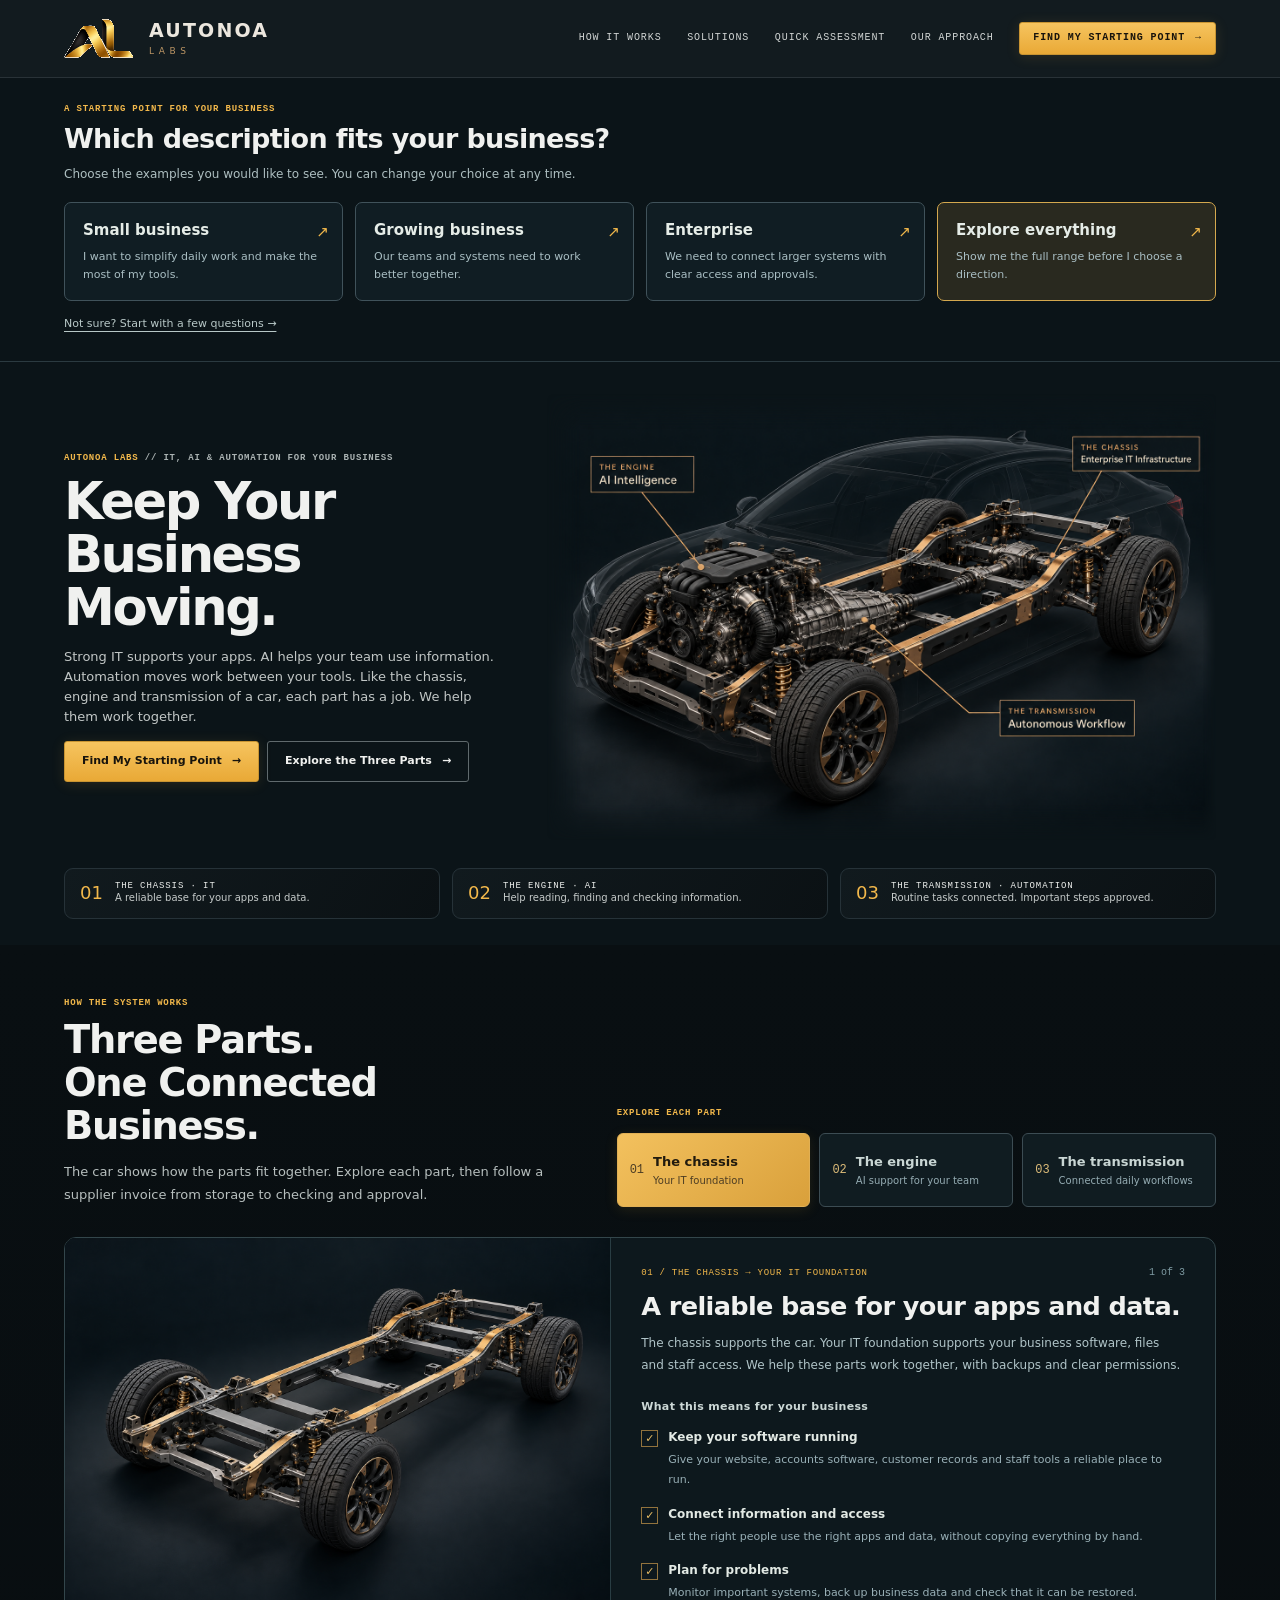
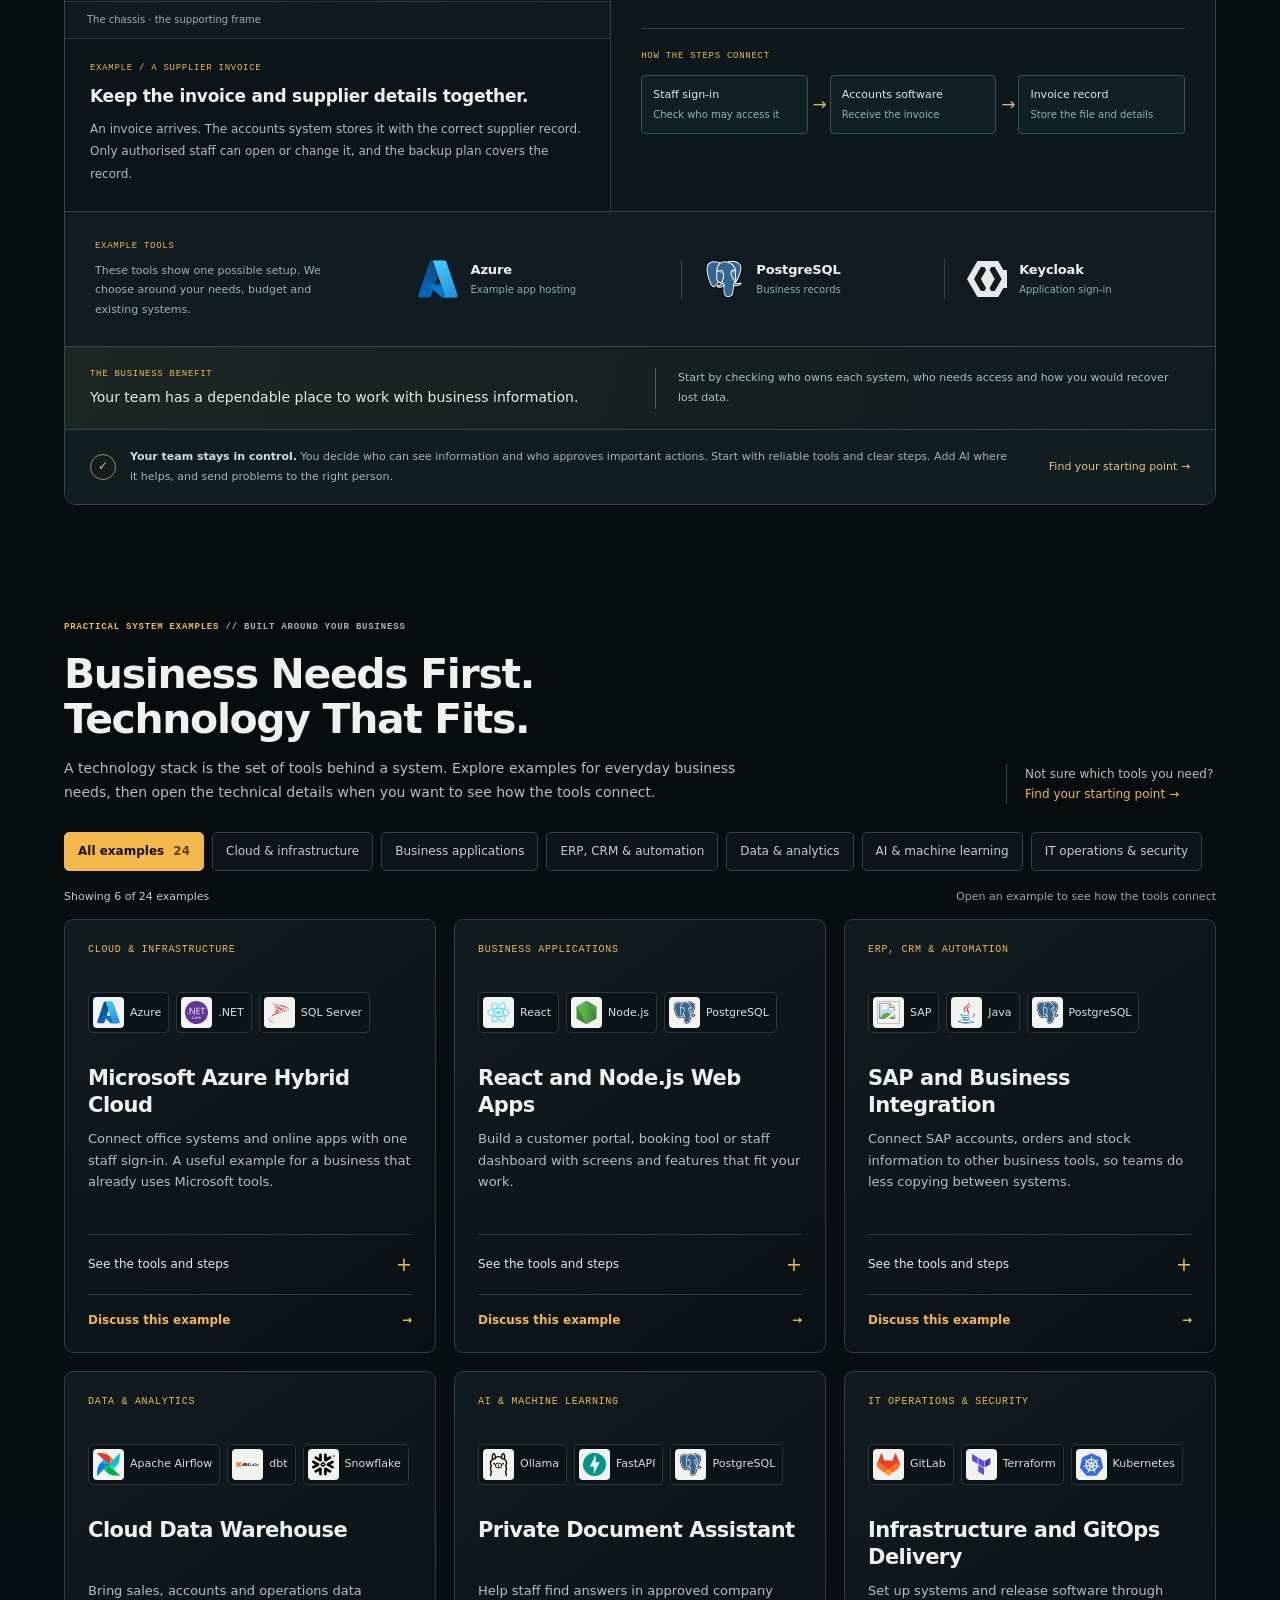
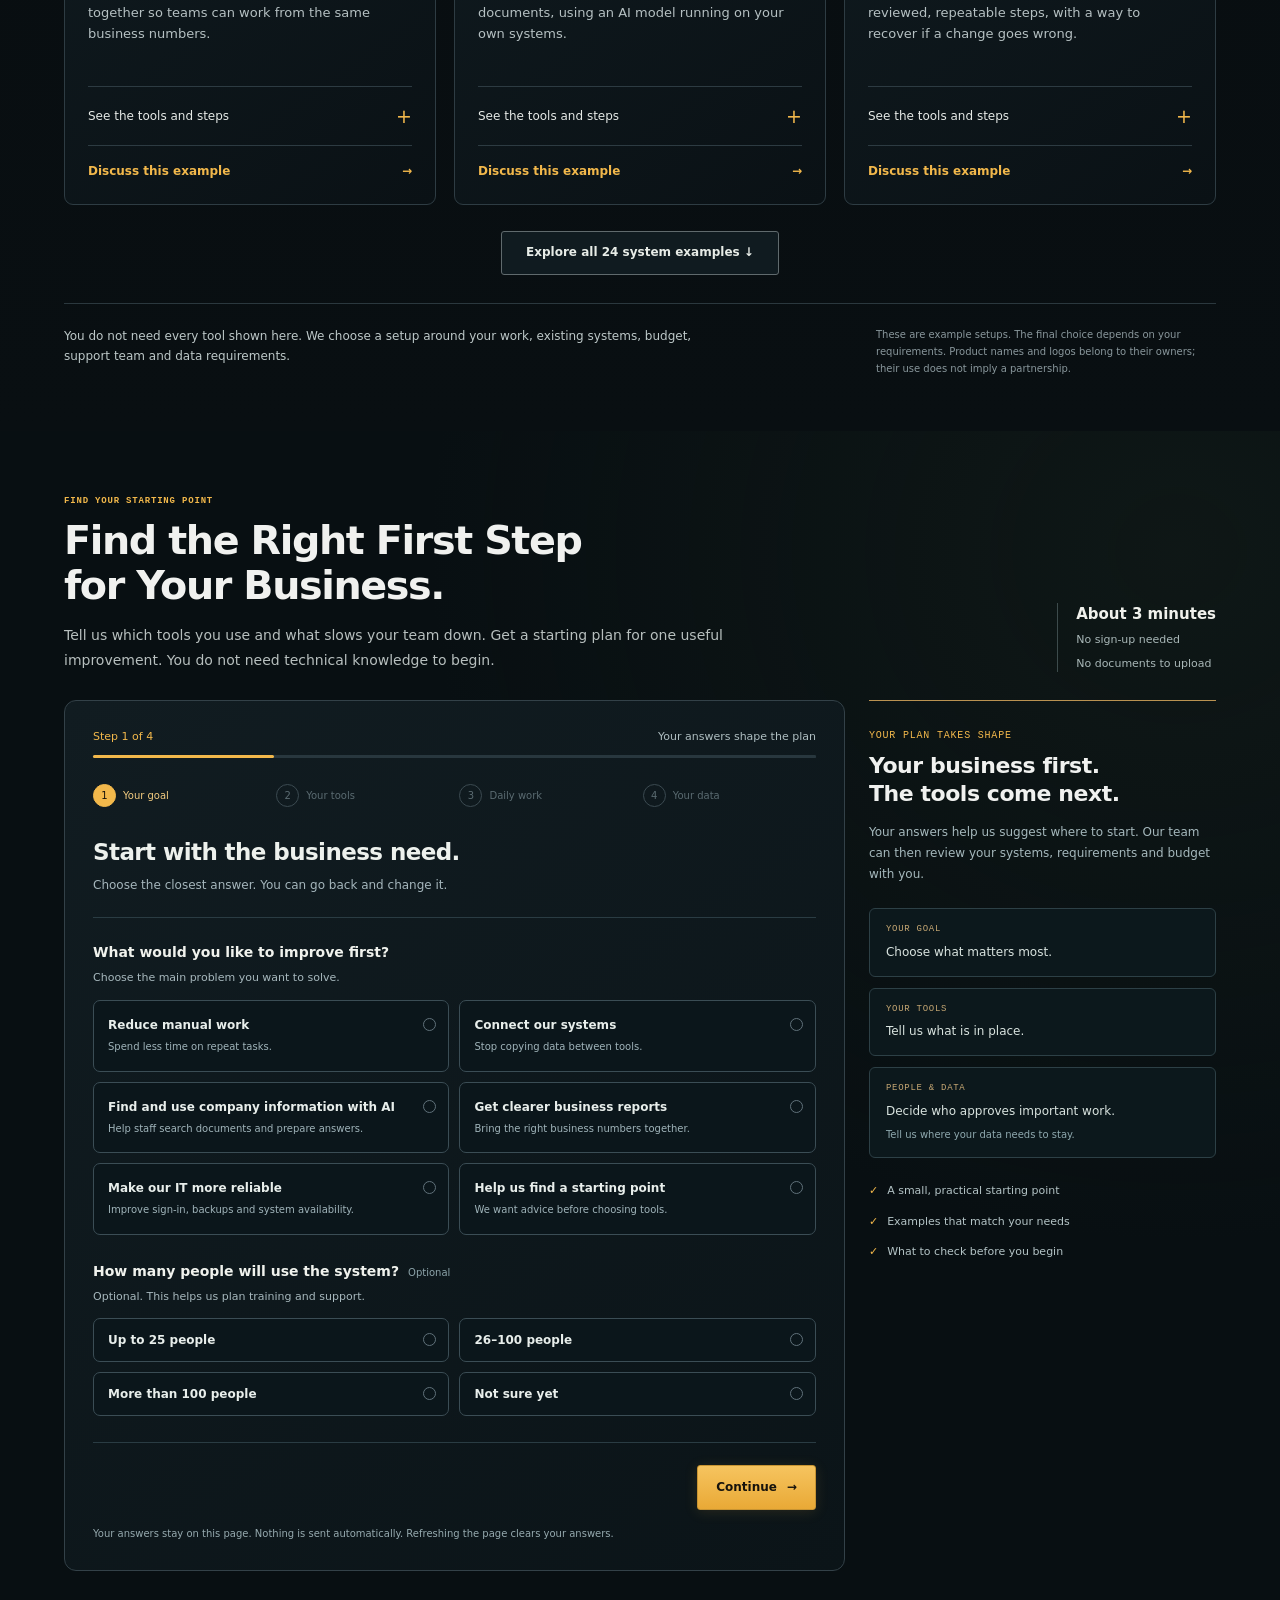
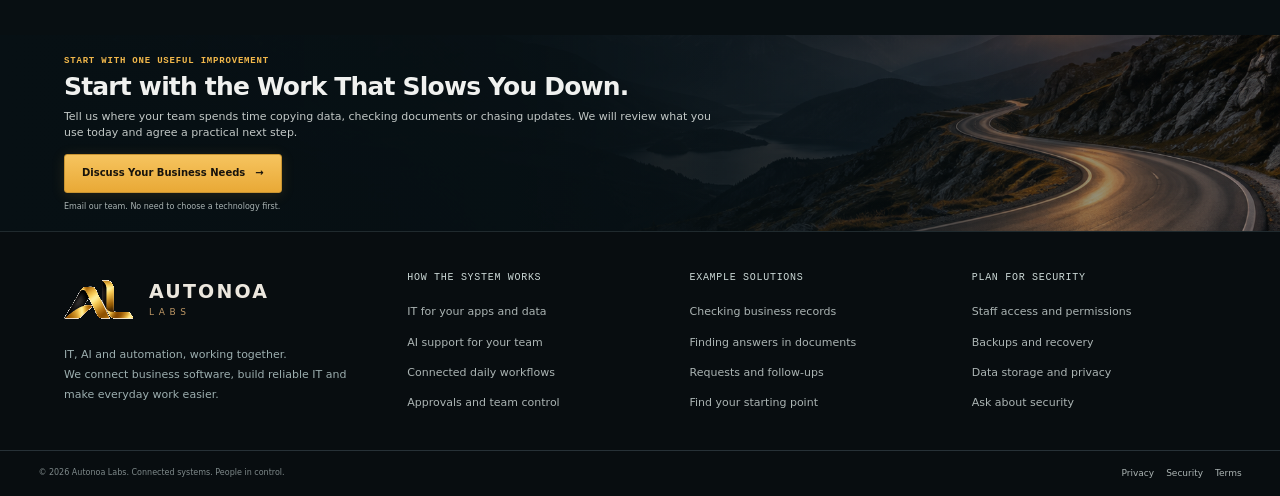
==== commit 9da873f9: "Restore original ribbon artwork in website branding" ====
--- a/index.html
+++ b/index.html
@@ -128,10 +128,10 @@
   <link rel="stylesheet" href="assets/assessment.css">
   <link rel="stylesheet" href="assets/audience.css">
   <link rel="stylesheet" href="assets/car-parts.css">
-  <link rel="stylesheet" href="assets/brand-refinement.css">
+  <link rel="stylesheet" href="assets/brand-refinement.css?v=20261030-ribbon1">
 </head>
 <body>
-  <header class="topbar"><div class="inner wrap"><a class="brand" href="#top" aria-label="Autonoa Labs home"><img class="brand-mark" src="assets/autonoa-ribbon-original.png" width="1080" height="600" alt=""><span class="brand-copy"><span class="brand-name">AUTONOA</span><span class="brand-labs">LABS</span></span></a><nav class="nav" id="main-navigation" aria-label="Main navigation"><a href="#architecture">How It Works</a><a href="#blueprints">Solutions</a><a href="#diagnostic">Quick Assessment</a><a href="#philosophy">Our Approach</a><a class="btn primary small" href="#diagnostic">Find My Starting Point <b>→</b></a></nav><button class="hamb" aria-label="Open navigation" aria-expanded="false" aria-controls="main-navigation">☰</button></div></header>
+  <header class="topbar"><div class="inner wrap"><a class="brand" href="#top" aria-label="Autonoa Labs home"><img class="brand-mark" src="assets/brand/autonoa-ribbon.svg" width="1078" height="604" alt=""><span class="brand-copy"><span class="brand-name">AUTONOA</span><span class="brand-labs">LABS</span></span></a><nav class="nav" id="main-navigation" aria-label="Main navigation"><a href="#architecture">How It Works</a><a href="#blueprints">Solutions</a><a href="#diagnostic">Quick Assessment</a><a href="#philosophy">Our Approach</a><a class="btn primary small" href="#diagnostic">Find My Starting Point <b>→</b></a></nav><button class="hamb" aria-label="Open navigation" aria-expanded="false" aria-controls="main-navigation">☰</button></div></header>
   <main id="top" class="page"><div class="content"><section class="audience-picker" id="business-view" aria-labelledby="audience-title" hidden>
  <div class="audience-options"><div class="eyebrow">A STARTING POINT FOR YOUR BUSINESS</div><h2 id="audience-title" tabindex="-1">Which description fits your business?</h2><p class="audience-intro">Choose the examples you would like to see. You can change your choice at any time.</p>
  <div class="audience-choices" role="group" aria-label="Choose your business view">
@@ -404,7 +404,7 @@
   </form><aside class="assessment-sidebar" aria-label="Your assessment summary"><span class="assessment-kicker">YOUR PLAN TAKES SHAPE</span><h3>Your business first.<br>The tools come next.</h3><p>Your answers help us suggest where to start. Our team can then review your systems, requirements and budget with you.</p><div id="assessment-snapshot"></div><ul class="assessment-deliverables"><li><span aria-hidden="true">✓</span>A small, practical starting point</li><li><span aria-hidden="true">✓</span>Examples that match your needs</li><li><span aria-hidden="true">✓</span>What to check before you begin</li></ul></aside></div>
   <div class="assessment-result" id="assessment-result" role="region" aria-labelledby="assessment-plan-title" hidden></div>
 </section><section class="closing" id="philosophy"><div class="eyebrow">START WITH ONE USEFUL IMPROVEMENT</div><h2>Start with the Work That Slows You Down.</h2><p>Tell us where your team spends time copying data, checking documents or chasing updates. We will review what you use today and agree a practical next step.</p><a class="btn primary" href="mailto:contact@autonoalabs.com?subject=Discuss%20my%20business%20needs">Discuss Your Business Needs <b>→</b></a><small>Email our team. No need to choose a technology first.</small></section>
-    <footer class="footer"><div class="footer-cols"><div><a class="brand footer-brand" href="#top" aria-label="Autonoa Labs home"><img class="brand-mark" src="assets/autonoa-ribbon-original.png" width="1080" height="600" alt=""><span class="brand-copy"><span class="brand-name">AUTONOA</span><span class="brand-labs">LABS</span></span></a><p>IT, AI and automation, working together.<br>We connect business software, build reliable IT and make everyday work easier.</p></div><div><h4>HOW THE SYSTEM WORKS</h4><ul><li><a href="#architecture">IT for your apps and data</a></li><li><a href="#architecture">AI support for your team</a></li><li><a href="#architecture">Connected daily workflows</a></li><li><a href="#architecture">Approvals and team control</a></li></ul></div><div><h4>EXAMPLE SOLUTIONS</h4><ul><li><a href="#blueprints">Checking business records</a></li><li><a href="#blueprints">Finding answers in documents</a></li><li><a href="#blueprints">Requests and follow-ups</a></li><li><a href="#diagnostic">Find your starting point</a></li></ul></div><div><h4>PLAN FOR SECURITY</h4><ul><li><a href="mailto:contact@autonoalabs.com?subject=Staff%20access%20and%20permissions">Staff access and permissions</a></li><li><a href="mailto:contact@autonoalabs.com?subject=Backups%20and%20recovery">Backups and recovery</a></li><li><a href="mailto:contact@autonoalabs.com?subject=Data%20storage%20and%20privacy">Data storage and privacy</a></li><li><a href="mailto:contact@autonoalabs.com?subject=Security%20question">Ask about security</a></li></ul></div></div><div class="footnote" id="security-note"><span>© 2026 Autonoa Labs. Connected systems. People in control.</span><span class="legal-links"><a href="mailto:contact@autonoalabs.com?subject=Privacy%20Policy">Privacy</a><a href="mailto:contact@autonoalabs.com?subject=Security%20Manifesto">Security</a><a href="mailto:contact@autonoalabs.com?subject=Terms%20of%20Architecture">Terms</a></span></div></footer>
+    <footer class="footer"><div class="footer-cols"><div><a class="brand footer-brand" href="#top" aria-label="Autonoa Labs home"><img class="brand-mark" src="assets/brand/autonoa-ribbon.svg" width="1078" height="604" alt=""><span class="brand-copy"><span class="brand-name">AUTONOA</span><span class="brand-labs">LABS</span></span></a><p>IT, AI and automation, working together.<br>We connect business software, build reliable IT and make everyday work easier.</p></div><div><h4>HOW THE SYSTEM WORKS</h4><ul><li><a href="#architecture">IT for your apps and data</a></li><li><a href="#architecture">AI support for your team</a></li><li><a href="#architecture">Connected daily workflows</a></li><li><a href="#architecture">Approvals and team control</a></li></ul></div><div><h4>EXAMPLE SOLUTIONS</h4><ul><li><a href="#blueprints">Checking business records</a></li><li><a href="#blueprints">Finding answers in documents</a></li><li><a href="#blueprints">Requests and follow-ups</a></li><li><a href="#diagnostic">Find your starting point</a></li></ul></div><div><h4>PLAN FOR SECURITY</h4><ul><li><a href="mailto:contact@autonoalabs.com?subject=Staff%20access%20and%20permissions">Staff access and permissions</a></li><li><a href="mailto:contact@autonoalabs.com?subject=Backups%20and%20recovery">Backups and recovery</a></li><li><a href="mailto:contact@autonoalabs.com?subject=Data%20storage%20and%20privacy">Data storage and privacy</a></li><li><a href="mailto:contact@autonoalabs.com?subject=Security%20question">Ask about security</a></li></ul></div></div><div class="footnote" id="security-note"><span>© 2026 Autonoa Labs. Connected systems. People in control.</span><span class="legal-links"><a href="mailto:contact@autonoalabs.com?subject=Privacy%20Policy">Privacy</a><a href="mailto:contact@autonoalabs.com?subject=Security%20Manifesto">Security</a><a href="mailto:contact@autonoalabs.com?subject=Terms%20of%20Architecture">Terms</a></span></div></footer>
   </div></main>
 <script src="assets/site-navigation.js" defer></script>
   <script src="assets/audience-config.js?v=20261030-copy2" defer></script>
--- a/assets/brand-refinement.css
+++ b/assets/brand-refinement.css
@@ -3,7 +3,7 @@
 .topbar .inner.wrap{width:100%;max-width:none;margin:0;padding:0 clamp(24px,5vw,88px);gap:30px;height:100%}
 .topbar .brand,.footer .footer-brand{display:inline-flex;align-items:center;justify-content:flex-start;gap:15px;padding:0;border:0;border-radius:0;box-shadow:none;background:none;line-height:1;overflow:visible;white-space:nowrap}
 .topbar .brand{flex:0 0 auto;height:100%}
-.brand .brand-mark{width:70px;height:auto;aspect-ratio:9/5;object-fit:contain;filter:none;mix-blend-mode:normal;flex:0 0 70px}
+.brand .brand-mark{width:70px;height:auto;aspect-ratio:1078/604;object-fit:contain;filter:none;mix-blend-mode:normal;flex:0 0 70px}
 .brand .brand-copy{display:flex;flex-direction:column;align-items:flex-start;gap:7px;line-height:1}
 .brand .brand-name{font-size:19px;font-weight:650;letter-spacing:.115em;color:#ece7de}
 .brand .brand-labs{font-size:9px;font-weight:450;letter-spacing:.51em;color:#bb9564}
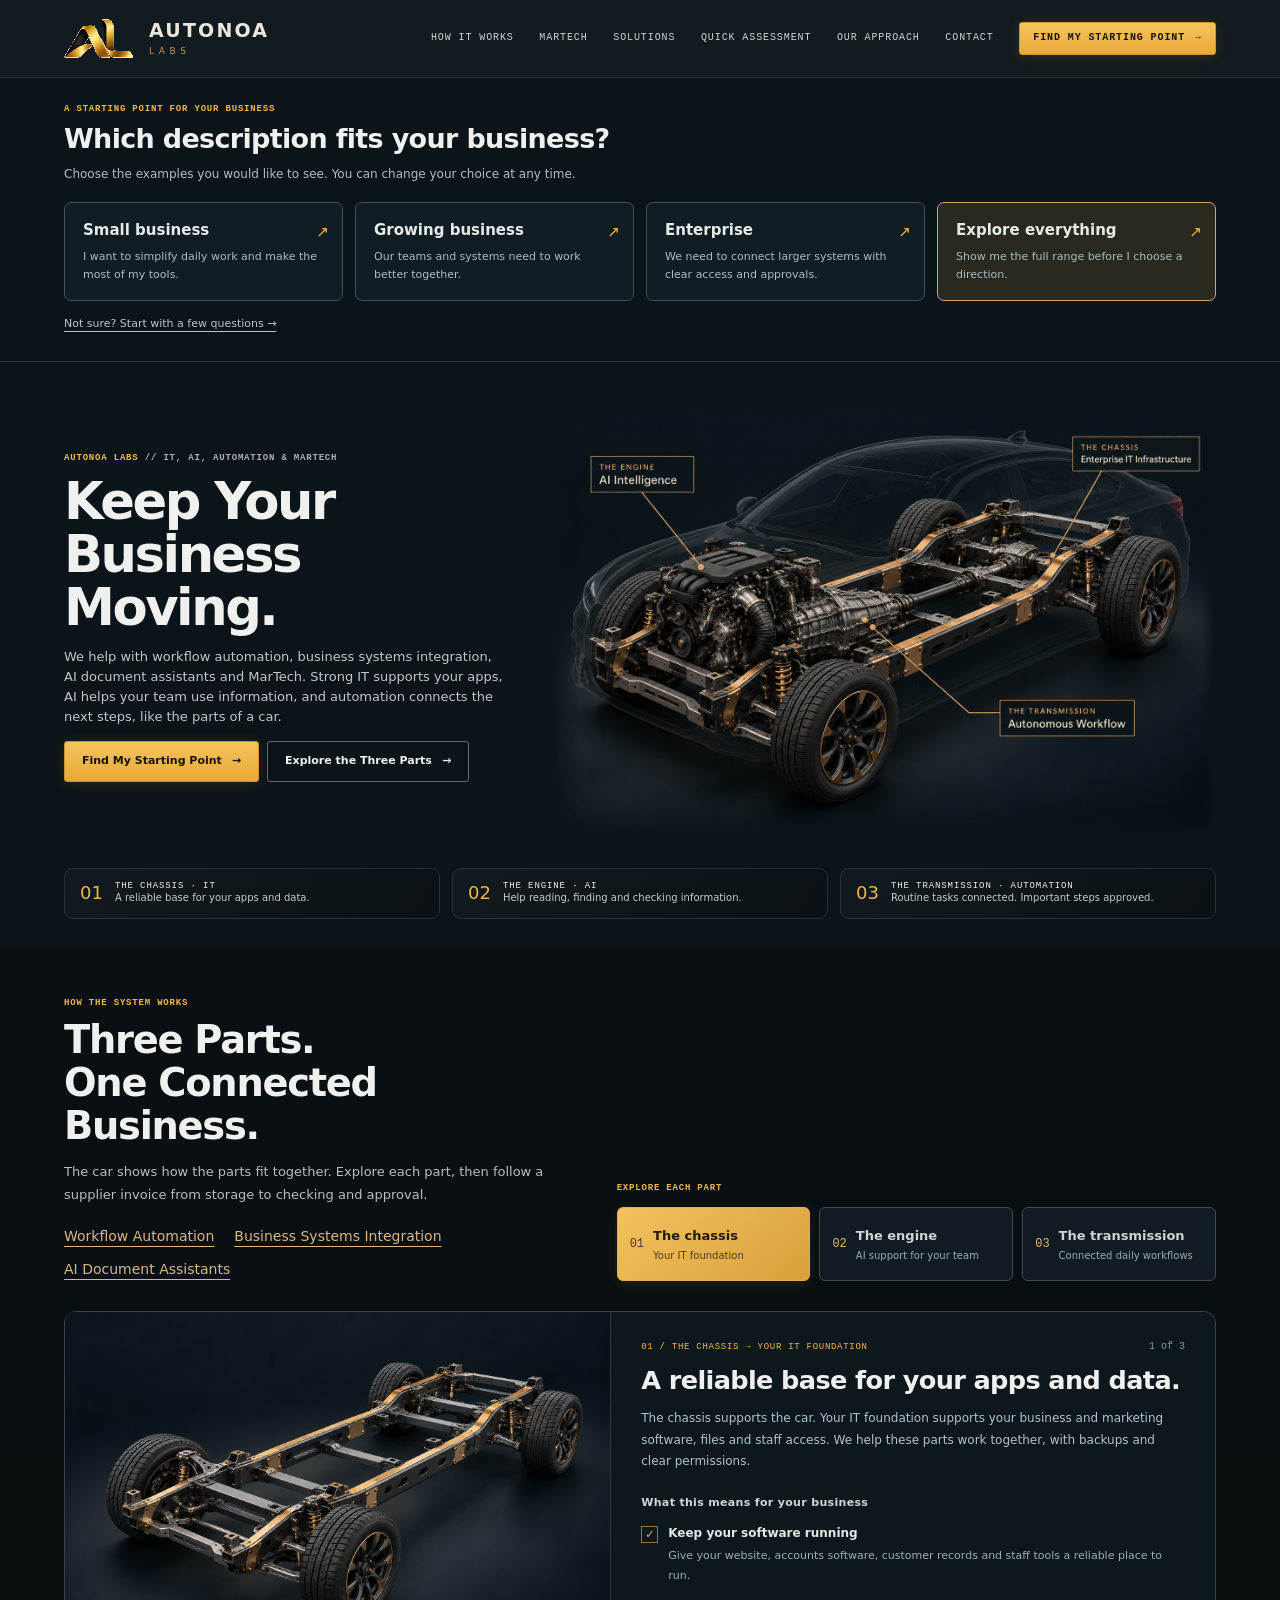
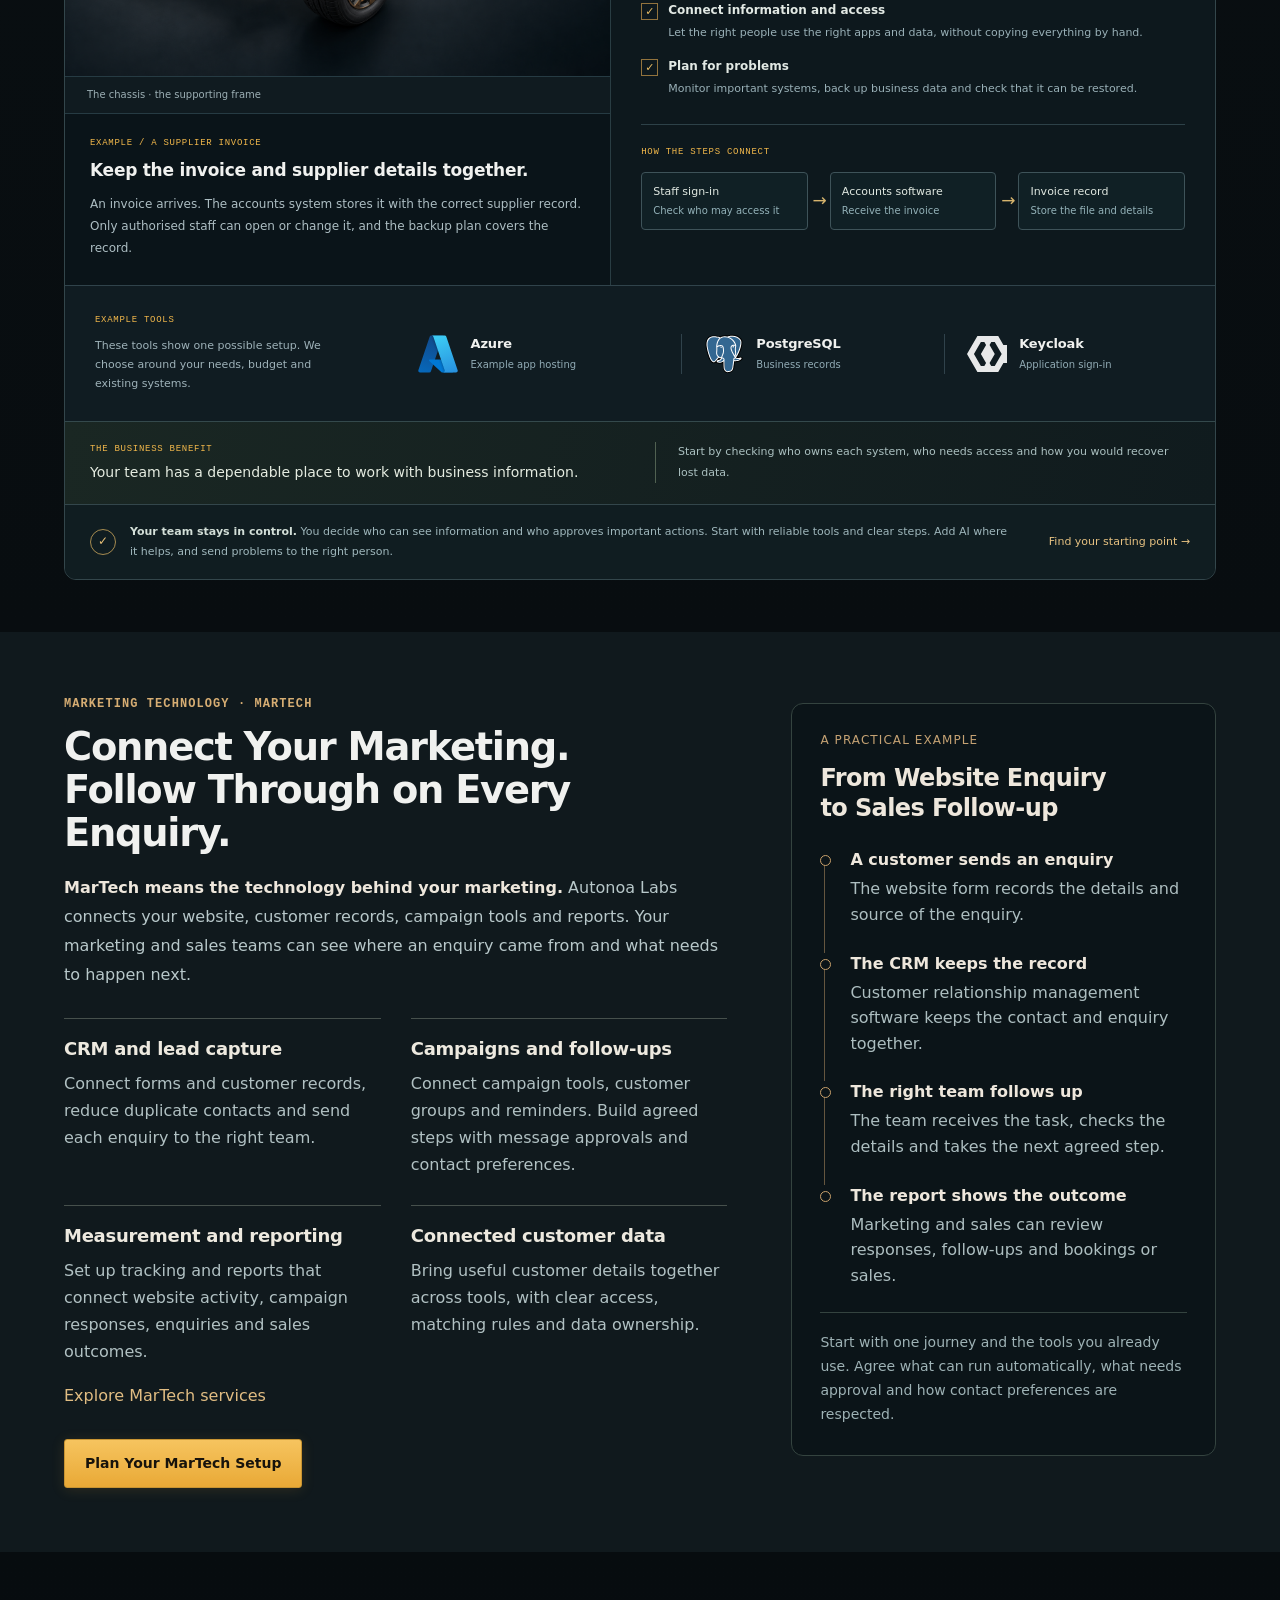
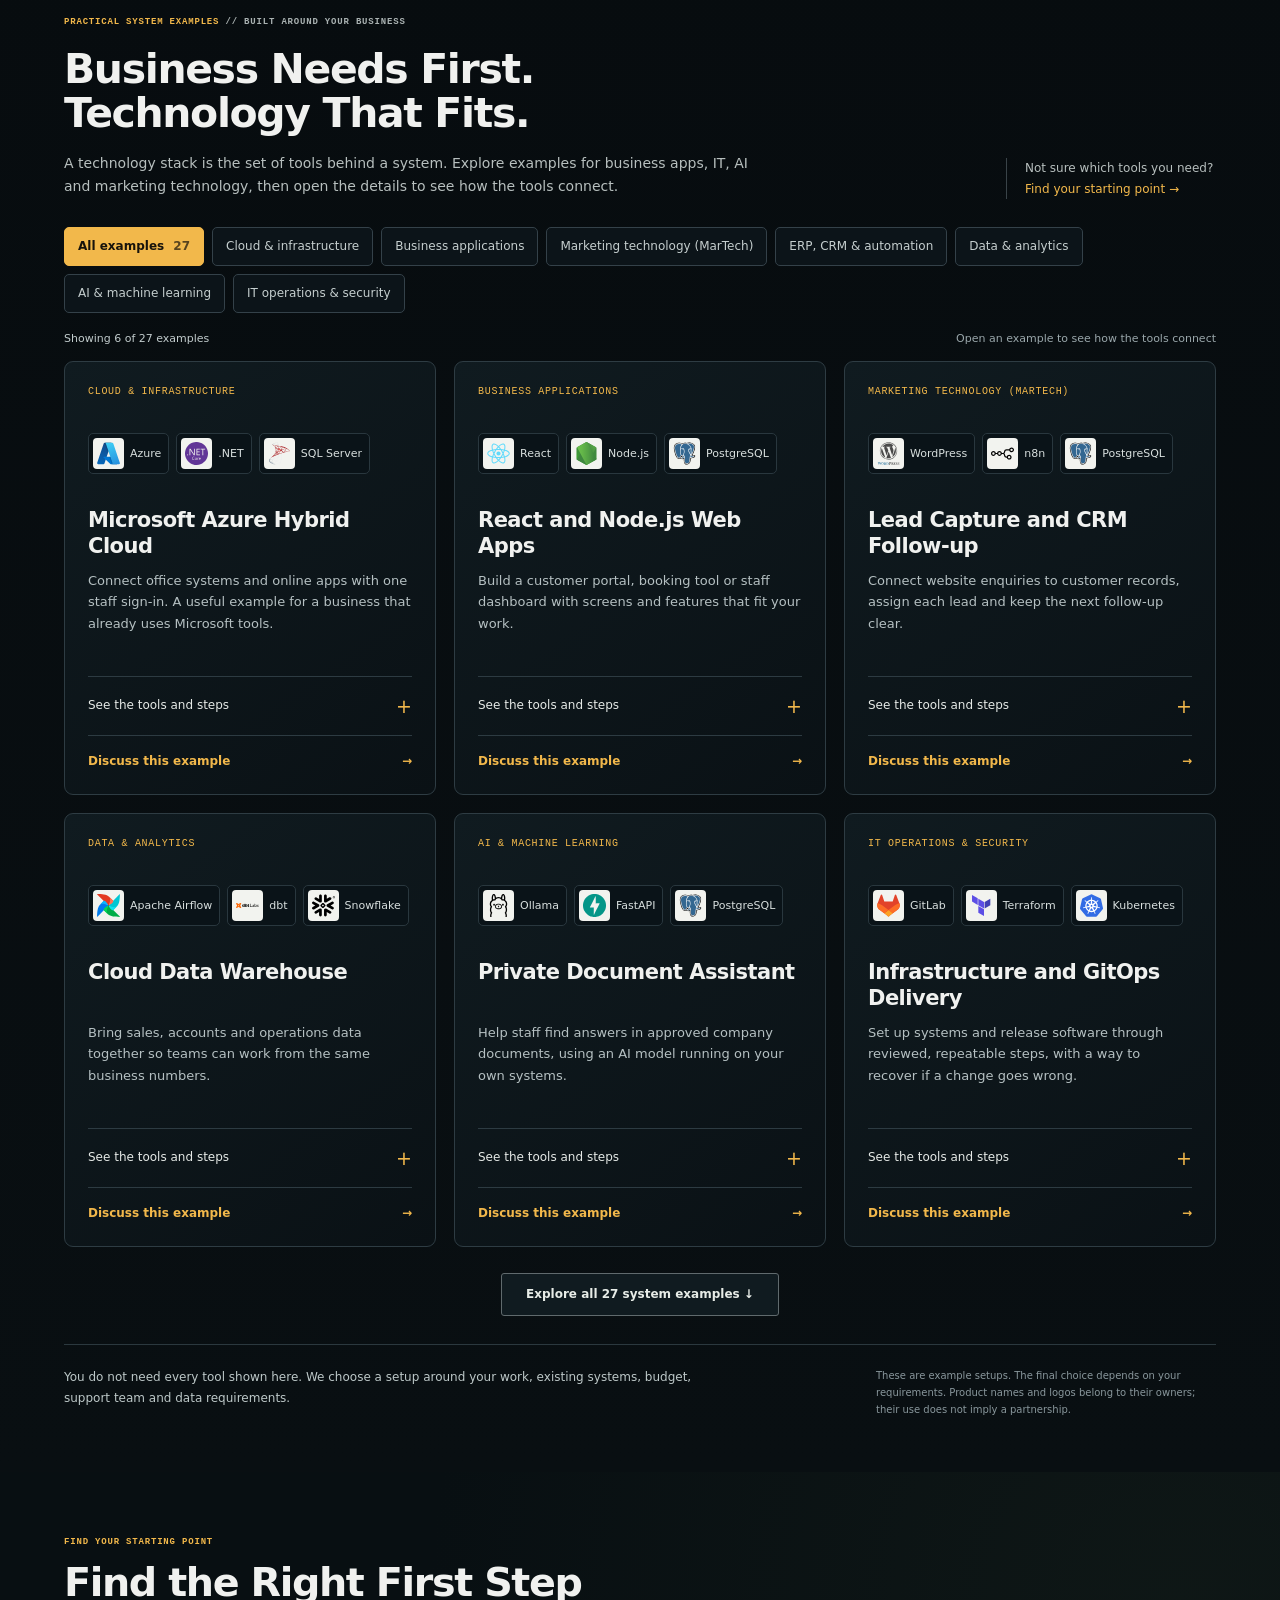
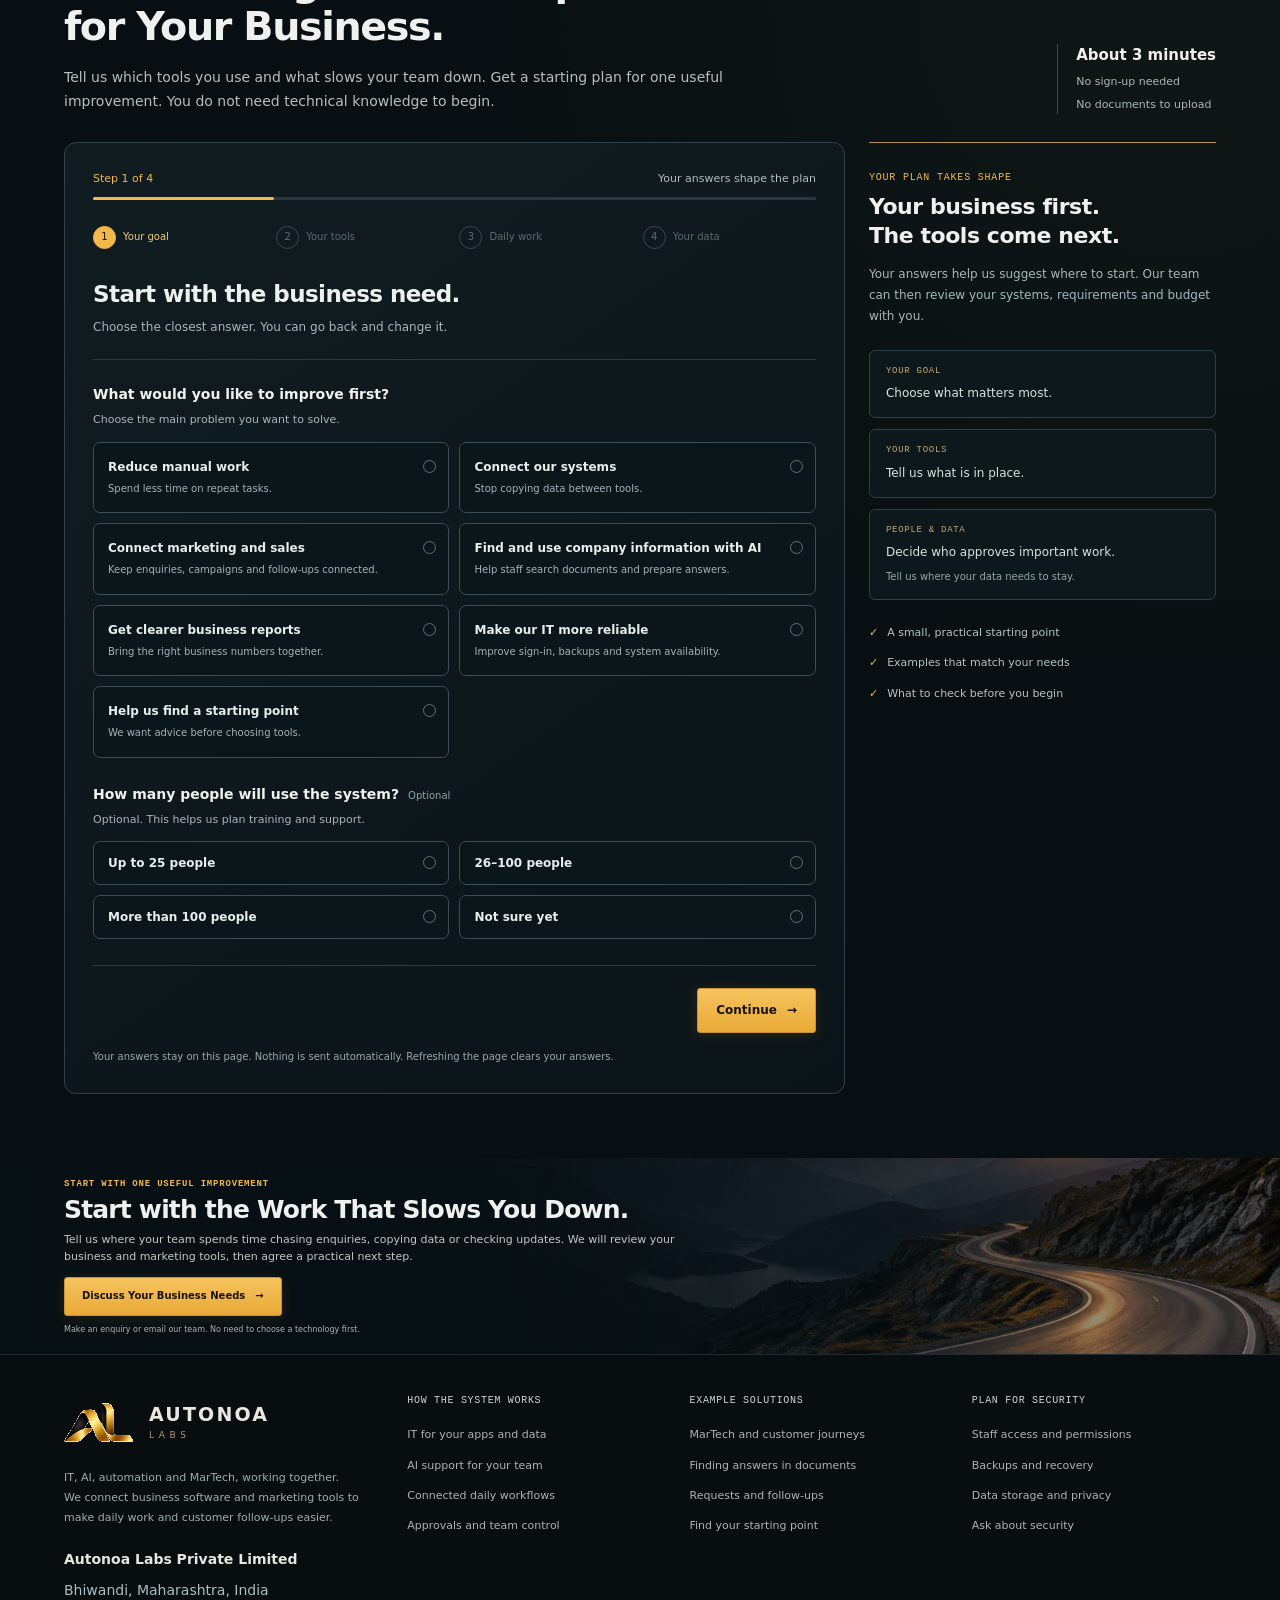
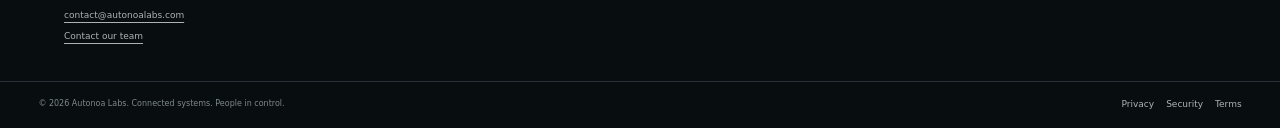
==== commit d1a11376: "Publish MarTech services and improve search and enquiry pages" ====
--- a/index.html
+++ b/index.html
@@ -4,15 +4,23 @@
   <meta charset="utf-8">
   <meta name="viewport" content="width=device-width, initial-scale=1">
   <meta name="theme-color" content="#070c0f">
-  <meta name="description" content="Autonoa Labs connects business IT, AI and automation. Make everyday work easier with reliable systems, useful information and clear approvals.">
-  <title>Autonoa Labs | Connected IT, AI and Automation</title>
+  <meta name="description" content="Autonoa Labs connects business software, automates approvals, builds AI document assistants and links marketing tools, customer records and reporting.">
+  <title>Autonoa Labs | Workflow Automation, AI, IT &amp; MarTech</title>
+  <!-- search-metadata:start -->
+  <link rel="canonical" href="https://www.autonoalabs.com/">
+  <meta property="og:type" content="website"><meta property="og:site_name" content="Autonoa Labs">
+  <meta property="og:title" content="Autonoa Labs | Workflow Automation, AI, IT &amp; MarTech"><meta property="og:description" content="Autonoa Labs connects business software, automates approvals, builds AI document assistants and links marketing tools, customer records and reporting."><meta property="og:url" content="https://www.autonoalabs.com/">
+  <meta property="og:image" content="https://www.autonoalabs.com/assets/brand/source-logo.png"><meta property="og:image:alt" content="Autonoa Labs gold ribbon logo">
+  <meta name="twitter:card" content="summary"><meta name="twitter:title" content="Autonoa Labs | Workflow Automation, AI, IT &amp; MarTech"><meta name="twitter:description" content="Autonoa Labs connects business software, automates approvals, builds AI document assistants and links marketing tools, customer records and reporting.">
+  <script type="application/ld+json">{"@context": "https://schema.org", "@graph": [{"@type": "Organization", "@id": "https://www.autonoalabs.com/#organization", "name": "Autonoa Labs", "legalName": "Autonoa Labs Private Limited", "url": "https://www.autonoalabs.com/", "logo": "https://www.autonoalabs.com/assets/brand/source-logo.png", "email": "contact@autonoalabs.com", "address": {"@type": "PostalAddress", "addressLocality": "Bhiwandi", "addressRegion": "Maharashtra", "addressCountry": "IN"}, "contactPoint": {"@type": "ContactPoint", "contactType": "sales", "email": "contact@autonoalabs.com", "url": "https://www.autonoalabs.com/contact.html"}}, {"@type": "WebSite", "@id": "https://www.autonoalabs.com/#website", "url": "https://www.autonoalabs.com/", "name": "Autonoa Labs", "publisher": {"@id": "https://www.autonoalabs.com/#organization"}}, {"@type": "WebPage", "@id": "https://www.autonoalabs.com/#page", "url": "https://www.autonoalabs.com/", "name": "Autonoa Labs | Workflow Automation, AI, IT & MarTech", "description": "Autonoa Labs connects business software, automates approvals, builds AI document assistants and links marketing tools, customer records and reporting.", "isPartOf": {"@id": "https://www.autonoalabs.com/#website"}, "about": {"@id": "https://www.autonoalabs.com/#organization"}}]}</script>
+  <!-- search-metadata:end -->
   <style>
     :root{color-scheme:dark;--ink:#f0f1ef;--muted:#a2a9aa;--dim:#647176;--bg:#070c0f;--panel:#0c1317;--panel2:#10191e;--line:#2a353a;--amber:#f2b84b;--amber2:#d99829;--green:#31d88c;--blue:#25353c;--max:1180px;--rail:72px}
     *{box-sizing:border-box}html{scroll-behavior:smooth;scroll-padding-top:78px}body{margin:0;background:var(--bg);color:var(--ink);font-family:Inter,ui-sans-serif,system-ui,-apple-system,"Segoe UI",sans-serif;font-size:14px;line-height:1.48}a{color:inherit;text-decoration:none}button{font:inherit;color:inherit}img{display:block;max-width:100%}.mono,.eyebrow,.tiny,.nav a,.section-rail,.label,.stat,.tag{font-family:"SFMono-Regular",Consolas,"Liberation Mono",monospace;letter-spacing:.09em;text-transform:uppercase}.wrap{width:min(var(--max),calc(100% - 48px));margin:auto}.topbar{height:58px;position:sticky;top:0;z-index:20;background:rgba(6,11,14,.95);backdrop-filter:blur(12px);border-bottom:1px solid var(--line)}.topbar .inner{height:100%;display:flex;align-items:center;justify-content:space-between;gap:20px}.brand{font-weight:800;letter-spacing:.055em;line-height:1.05;white-space:nowrap}.brand span{color:var(--amber)}.brand small{display:block;font-size:8px;letter-spacing:.13em;color:#c1c6c5;font-weight:500;margin-top:5px}.signal{display:inline-block;width:7px;height:7px;border-radius:50%;background:var(--green);margin-left:7px;box-shadow:0 0 9px #31d88c66}.nav{display:flex;gap:30px;align-items:center;font-size:10px}.nav a:not(.btn){color:#d1d5d4}.nav a:not(.btn):hover{color:var(--amber)}.btn{display:inline-flex;align-items:center;justify-content:center;gap:10px;border:1px solid #606a6d;border-radius:3px;padding:11px 17px;background:transparent;font-weight:700;font-size:11px;white-space:nowrap;transition:.18s ease}.btn:hover{transform:translateY(-1px);border-color:var(--amber)}.btn.primary{background:linear-gradient(180deg,#f6c45f,#e9a936);border-color:#c89432;color:#17130c;box-shadow:0 2px 14px #e6a93c22}.btn.small{padding:8px 13px;font-size:10px}.hamb{display:none;background:none;border:0;font-size:22px}.page{position:relative}.section-rail{position:absolute;left:max(12px,calc((100% - var(--max))/2 - var(--rail)));top:0;width:44px;color:#e4e5e3;font-size:10px;line-height:1.2;display:flex;flex-direction:column;gap:0}.section-rail span{height:0;position:absolute;left:0;transform:translateY(-50%);white-space:nowrap}.content{border-left:1px solid var(--line);border-right:1px solid var(--line);max-width:var(--max);margin:0 auto}.section-label{position:absolute;left:calc(-1 * var(--rail));top:28px;width:54px;color:#f0f1ef;font:10px/1.25 "SFMono-Regular",Consolas,"Liberation Mono",monospace;letter-spacing:.08em;text-transform:uppercase;white-space:nowrap}.eyebrow{font-size:9px;color:var(--amber);font-weight:600}.eyebrow .soft{color:#aab2b2}.hero{min-height:384px;padding:34px 28px 15px;display:grid;grid-template-columns:.96fr 1.55fr;gap:24px;position:relative;overflow:visible;border-bottom:1px solid var(--line);background:radial-gradient(ellipse at 72% 45%,#152127 0,transparent 48%),linear-gradient(115deg,#0d1519,#070c0f 55%)}.hero-copy{position:relative;z-index:1;padding-top:0}.hero h1{font-size:clamp(36px,4vw,52px);line-height:.99;letter-spacing:-.048em;margin:9px 0 13px;max-width:440px;font-weight:720}.hero p{color:#c2c7c6;max-width:380px;font-size:13px;line-height:1.52;margin:0 0 15px}.hero-actions{display:flex;flex-wrap:wrap;gap:8px}.hero-art{position:relative;min-height:244px;align-self:stretch;display:flex;align-items:center;justify-content:center;background:radial-gradient(ellipse at 58% 54%,#d7952931,transparent 29%),repeating-linear-gradient(0deg,transparent 0 32px,#25313733 33px),repeating-linear-gradient(90deg,transparent 0 39px,#25313733 40px)}.hero-art>img{width:100%;height:100%;max-height:263px;object-fit:contain;mix-blend-mode:screen;filter:contrast(1.07) saturate(.92)}.callout{position:absolute;z-index:2;background:#0a1014ed;border:1px solid #647074;padding:8px 10px;font-size:9px;line-height:1.35;color:#cbd0ce;min-width:142px}.callout b{display:block;font-size:8px;color:#fff;letter-spacing:.08em}.callout.one{left:22%;top:8%}.callout.two{left:41%;top:8%}.callout.three{left:50%;bottom:3%}.callout-line{position:absolute;width:1px;height:45px;background:var(--amber);top:100%;left:50%}.callout.one .callout-line{height:92px}.callout.two .callout-line{height:62px}.transmission-line{position:absolute;left:16%;bottom:calc(100% - 2px);width:116px;height:2px;background:linear-gradient(90deg,var(--amber),#f2b84b);transform:rotate(-26deg);transform-origin:left bottom;z-index:3;filter:drop-shadow(0 0 3px #f2b84b88)}.transmission-line::after{content:"";position:absolute;right:-1px;top:-4px;width:0;height:0;border-top:5px solid transparent;border-bottom:5px solid transparent;border-left:8px solid var(--amber);filter:drop-shadow(0 0 3px #f2b84b)}.telemetry{position:absolute;right:0;top:8%;width:90px;border-left:1px solid #394348;padding-left:11px;color:#bac2c2;font-size:8px}.telemetry b{display:block;color:#e8ece8;margin-bottom:4px}.telemetry div{border-top:1px solid #243036;padding:8px 0}.telemetry i{font-style:normal;color:var(--green)}.triad-strip{grid-column:1/-1;display:grid;grid-template-columns:repeat(3,1fr);gap:8px}.triad-pill{background:linear-gradient(90deg,#111b20,#0b1115);border:1px solid #202b30;border-radius:6px;padding:8px 13px;display:flex;align-items:center;gap:12px;color:#c6cbca;font-size:10px}.triad-pill strong{font-size:18px;color:var(--amber);font-weight:400}.triad-pill b{display:block;color:#eef0ee;font:9px "SFMono-Regular",Consolas,monospace;letter-spacing:.1em}.section{position:relative;padding:22px 28px;border-bottom:1px solid var(--line)}h2{font-size:clamp(24px,2.6vw,32px);line-height:1.07;letter-spacing:-.033em;margin:6px 0 8px}.lead{color:#b7bfbe;margin:0;max-width:710px;font-size:12px}.architecture-head{display:grid;grid-template-columns:1.03fr 1.2fr;gap:24px;align-items:end}.tabs{display:flex;gap:6px;margin-top:9px}.tab{flex:1;border:1px solid #354147;background:#11181c;padding:10px 6px;border-radius:3px;font-size:10px;font-weight:600;cursor:pointer}.tab[aria-selected="true"]{background:linear-gradient(#efbd58,#d89c37);color:#17130b;border-color:#c89637}.layer{margin-top:16px;display:grid;grid-template-columns:.96fr 1.06fr 116px;min-height:168px;border:1px solid #29353b;border-radius:7px;overflow:hidden;background:#0c1317}.layer-photo{min-height:168px;background:#0a1014}.layer-photo img{width:100%;height:100%;object-fit:cover;opacity:.9}.layer-copy{padding:15px 18px}.layer-copy h3{font-size:18px;line-height:1.1;margin:4px 0 7px;letter-spacing:-.025em}.layer-copy p{font-size:10px;color:#aeb7b6;margin:0 0 8px}.feature-list{list-style:none;margin:0;padding:0;display:grid;gap:7px}.feature-list li{display:grid;grid-template-columns:20px 1fr;gap:7px;align-items:start;font-size:10px;color:#e5e8e5}.check{width:18px;height:18px;border:1px solid var(--amber);color:var(--amber);display:grid;place-items:center;font-size:11px}.feature-list small{display:block;font-size:9px;color:#9ea8a8}.outcome{border-left:1px solid #29353b;padding:13px 11px;background:linear-gradient(145deg,#111b20,#0a1014)}.outcome .label{color:var(--amber);font-size:8px}.cube{font-size:31px;color:var(--amber);margin:12px 0}.outcome p{margin:0;font-weight:650;line-height:1.3;font-size:12px}.layer-controls{margin-top:10px;display:flex;align-items:center;justify-content:flex-end;gap:12px;color:#d5d9d8;font-size:9px}.arrow{border:1px solid #39454b;background:#0c1317;width:30px;height:26px;cursor:pointer}.blueprints{padding-top:24px}.blueprints-head{display:flex;align-items:end;justify-content:space-between;gap:18px;margin-bottom:13px}.blueprints-head .lead{max-width:700px}.cards{display:grid;grid-template-columns:repeat(3,1fr);gap:12px}.card{border:1px solid #354047;border-radius:6px;background:linear-gradient(150deg,#0e171b,#080d10);overflow:hidden;padding:11px;display:flex;flex-direction:column;min-width:0}.card-top{display:flex;align-items:center;justify-content:space-between;gap:8px;font-size:8px;color:#bdc4c3}.tag{font-size:8px;letter-spacing:.04em;color:#111;background:var(--green);border-radius:10px;padding:3px 7px;white-space:nowrap}.tag.ref{background:#20292d;border:1px solid #687175;color:#d6dbd9}.diagram{height:76px;margin:9px 0 8px;overflow:hidden;border:1px solid #29343a;background:#0a1013}.diagram img{width:100%;height:100%;object-fit:cover;object-position:center 46%;filter:brightness(.85) saturate(.8)}.card h3{font-size:15px;line-height:1.1;letter-spacing:-.02em;margin:0 0 6px}.card p{font-size:10px;color:#b1b9b8;line-height:1.4;margin:0 0 8px}.card .feature-list{gap:5px;margin:0 0 11px}.card .feature-list li{grid-template-columns:14px 1fr;font-size:9px}.card .check{width:13px;height:13px;border:0;font-size:11px}.card .btn{margin-top:auto;width:100%;justify-content:space-between;padding:9px 10px;font-size:9px}.diagnostic{padding:22px 18px 19px;background:linear-gradient(115deg,#0c1317,#0a1013)}.diagnostic-head{display:flex;align-items:flex-end;justify-content:space-between;gap:20px;margin:6px 3px 12px}.diagnostic-head h2{max-width:600px}.timebox{border-left:1px solid #586064;border-bottom:1px solid #586064;padding:7px 12px;font-size:11px;white-space:nowrap}.diag-grid{display:grid;grid-template-columns:1.47fr .93fr;gap:10px}.diag-form{background:#ececea;color:#1b2021;border-radius:6px;padding:11px 12px}.steps{display:flex;gap:7px;margin-bottom:11px}.step{flex:1;background:#dce0df;border-radius:20px;padding:5px 8px;display:flex;align-items:center;gap:7px;color:#454b4c;font-size:9px}.step span{width:20px;height:20px;border-radius:50%;border:1px solid #555e60;display:grid;place-items:center;font-weight:700}.step.active{background:#293136;color:white}.step.active span{background:var(--amber);color:#18130b;border-color:#d89b34}.diag-form h3{font-size:14px;margin:0 0 2px}.diag-form>p{font-size:9px;color:#63696a;margin:0 0 9px}.form-label{display:block;font-size:9px;font-weight:700;margin:9px 0 5px}.option-grid{display:grid;grid-template-columns:repeat(3,1fr);gap:5px}.option{border:1px solid #bfc4c3;background:#f8f8f6;color:#343a3b;border-radius:3px;padding:7px 6px;text-align:left;font-size:9px;cursor:pointer}.option.selected{border-color:#d69a31;background:#f4dfaf;box-shadow:inset 0 0 0 1px #d69a31}.option small{display:block;color:#707879;font-size:8px}.next{margin-top:9px}.next .btn{background:linear-gradient(#e9b44e,#d89c33);color:#18140d;border:0}.preview{border:1px solid #354249;border-radius:5px;padding:13px;background:radial-gradient(ellipse at 70% 50%,#17303a,#0b1114 69%);position:relative;overflow:hidden;min-height:230px}.preview h3{font-size:13px;margin:2px 0 9px}.preview .eyebrow{font-size:8px}.preview-image{position:absolute;right:0;bottom:0;width:64%;height:68%;object-fit:cover;opacity:.28;mask-image:linear-gradient(90deg,transparent,#000 30%)}.flow{position:relative;z-index:1;display:grid;gap:10px;max-width:74%;margin-top:14px}.flow-node{border:1px solid #617078;background:#0a1115cf;border-radius:4px;padding:7px 9px;font-size:9px}.flow-node b{display:block;color:var(--amber);font:8px Consolas,monospace;margin-bottom:2px}.flow-foot{font-size:8px;color:#b4bebd;position:absolute;bottom:8px;left:13px;max-width:54%;z-index:1}.closing{min-height:160px;padding:20px 28px 19px;position:relative;overflow:visible;background:linear-gradient(90deg,#071014 0%,#071014ef 40%,#07101445 100%),url('assets/closing-road.png') center 53%/cover no-repeat;border-bottom:1px solid var(--line)}.closing h2{max-width:640px;font-size:25px}.closing p{max-width:650px;color:#c2c8c6;font-size:11px;margin:7px 0 12px}.closing .btn{font-size:10px}.closing small{display:block;color:#abb4b3;font-size:8px;margin-top:8px}.footer{padding:16px 28px 9px;background:#080d10}.footer-cols{display:grid;grid-template-columns:1.25fr 1fr 1fr 1fr;gap:22px}.footer h4{font:9px Consolas,monospace;letter-spacing:.07em;margin:0 0 6px;color:#e7e9e7}.footer p,.footer a{color:#abb4b3;font-size:9px;line-height:1.5;margin:0}.footer ul{list-style:none;margin:0;padding:0;display:grid;gap:3px}.footer a:hover{color:var(--amber)}.footnote{border-top:1px solid #273137;margin-top:12px;padding-top:7px;color:#7e898a;font-size:8px;display:flex;justify-content:space-between;gap:12px}.legal-links{display:flex;gap:12px}.mobile-only{display:none}
     @media(max-width:900px){:root{--rail:0px}.section-rail,.section-label{display:none}.wrap{width:min(100% - 32px,var(--max))}.content{width:calc(100% - 32px)}.hero{grid-template-columns:.95fr 1.1fr;padding:28px 20px 14px}.hero h1{font-size:clamp(34px,5.3vw,48px)}.telemetry{display:none}.callout{min-width:122px}.architecture-head{grid-template-columns:1fr}.layer{grid-template-columns:.85fr 1fr 100px}.section{padding:20px}.cards{gap:8px}.card{padding:9px}.card h3{font-size:14px}.diagnostic{padding:20px 14px}.footer-cols{gap:14px}}
     @media(max-width:640px){html{scroll-padding-top:60px}.topbar{height:52px}.nav{display:none}.hamb{display:block}.wrap{width:calc(100% - 20px)}.content{width:calc(100% - 20px)}.hero{display:flex;flex-direction:column;padding:20px 12px 12px;gap:10px;min-height:0}.hero h1{font-size:36px;max-width:350px;margin:7px 0 9px}.hero p{font-size:11px;margin-bottom:11px;max-width:360px}.hero-actions{gap:6px}.hero-actions .btn{padding:9px 10px;font-size:9px}.hero-art{height:205px;min-height:205px;order:2}.hero-art>img{max-height:200px}.callout{font-size:7px;min-width:106px;padding:6px}.callout b{font-size:7px}.callout.one{left:6%;top:7%}.callout.two{left:40%;top:7%}.callout.three{left:44%;bottom:3%}.callout.one .callout-line{height:58px}.callout.two .callout-line{height:42px}.transmission-line{width:72px;height:2px;left:12%;transform:rotate(-32deg)}.triad-strip{order:3;grid-template-columns:1fr;gap:4px}.triad-pill{padding:6px 9px;font-size:9px}.triad-pill strong{font-size:16px}.section{padding:17px 12px}h2{font-size:25px}.lead{font-size:10px}.architecture-head{gap:8px}.tabs{gap:4px}.tab{font-size:8px;padding:9px 3px}.layer{grid-template-columns:1fr 1fr;min-height:0}.layer-photo{grid-column:1/-1;height:155px;min-height:155px}.layer-copy{padding:12px 10px}.layer-copy h3{font-size:15px}.layer-copy p,.feature-list li{font-size:9px}.feature-list small{font-size:8px}.outcome{padding:11px 8px}.outcome p{font-size:10px}.cube{font-size:25px;margin:10px 0}.layer-controls{font-size:8px}.blueprints-head{display:block}.cards{grid-template-columns:1fr;gap:8px}.card{display:grid;grid-template-columns:1fr 1fr;column-gap:9px;padding:9px}.card-top{grid-column:1/-1}.diagram{grid-column:1/-1;height:80px}.card h3{font-size:14px}.card p{font-size:9px}.card .feature-list{gap:4px}.card .btn{grid-column:1/-1}.diagnostic{padding:16px 9px}.diagnostic-head{align-items:start;margin:0 2px 10px}.diagnostic-head h2{font-size:23px}.timebox{padding:5px 7px;font-size:9px}.diag-grid{grid-template-columns:1fr}.diag-form{padding:10px 8px}.steps{gap:3px}.step{padding:4px 5px;font-size:7px;gap:4px}.step span{width:17px;height:17px}.option-grid{grid-template-columns:repeat(2,1fr)}.option{font-size:8px;padding:7px 5px}.preview{min-height:205px}.flow{max-width:82%}.closing{padding:16px 12px;min-height:165px;background-position:center;background-image:linear-gradient(90deg,#071014 0%,#071014d9 45%,#07101478 100%),url('assets/closing-road.png')}.closing h2{font-size:22px}.closing p{font-size:9px}.closing .btn{font-size:9px;padding:9px}.footer{padding:14px 12px 9px}.footer-cols{grid-template-columns:1fr 1fr;gap:14px 10px}.footer-cols>div:first-child{grid-column:1/-1}.footnote{font-size:7px;flex-direction:column}.mobile-only{display:block}}
     @media(prefers-reduced-motion:reduce){html{scroll-behavior:auto}*,*:before,*:after{transition:none!important}}
-  .stack-cards .card{padding:11px}.stack-logos{height:27px;display:flex;align-items:center;gap:14px;color:#d9dfdf;font-size:10px;font-weight:700}.stack-logos>span{display:inline-flex;align-items:center;gap:5px;white-space:nowrap}.logo-ms i{display:grid;grid-template-columns:repeat(2,7px);grid-template-rows:repeat(2,7px);gap:2px;font-style:normal}.logo-ms b:nth-child(1){background:#f35325}.logo-ms b:nth-child(2){background:#81bc06}.logo-ms b:nth-child(3){background:#05a6f0}.logo-ms b:nth-child(4){background:#ffba08}.logo-azure{color:#45a2e8}.logo-sap{background:#1688c9;color:white;padding:3px 7px;font:900 12px Arial,sans-serif;clip-path:polygon(0 0,100% 0,100% 100%,20% 100%)}.logo-aws{font:bold 17px Arial,sans-serif;color:white}.logo-aws span{color:#ff9900;margin-left:-2px}.logo-kube{color:#648de7}.logo-postgres{color:#91b4d5}.logo-oracle{font:700 10px Arial,sans-serif;color:#f0443a}.logo-redhat{color:#ee0000}.stack-diagram{height:124px;margin:5px 0 9px;padding:5px}.stack-diagram svg{width:100%;height:100%;overflow:visible}.stack-diagram .flow-node rect{fill:#0c151a;stroke:#53646a;stroke-width:1}.stack-diagram text{fill:#f2b84b;font:700 13px Arial,sans-serif;letter-spacing:.02em;text-anchor:middle}.stack-diagram text.sub{fill:#bec8c8;font:11px Arial,sans-serif;letter-spacing:0}.stack-diagram .flow-line{fill:none;stroke:#d9a33c;stroke-width:1.5}.stack-cards .card p{min-height:30px}.stack-cards .feature-list{min-height:56px}
+  .stack-cards .card{padding:11px}.stack-logos{height:27px;display:flex;align-items:center;gap:14px;color:#d9dfdf;font-size:10px;font-weight:700}.stack-logos>span{display:inline-flex;align-items:center;gap:5px;white-space:nowrap}.logo-ms i{display:grid;grid-template-columns:repeat(2,7px);grid-template-rows:repeat(2,7px);gap:2px;font-style:normal}.logo-ms b:nth-child(1){background:#f35325}.logo-ms b:nth-child(2){background:#81bc06}.logo-ms b:nth-child(3){background:#05a6f0}.logo-ms b:nth-child(4){background:#ffba08}.logo-azure{color:#45a2e8}.logo-aws{font:bold 17px Arial,sans-serif;color:white}.logo-aws span{color:#ff9900;margin-left:-2px}.logo-kube{color:#648de7}.logo-postgres{color:#91b4d5}.logo-oracle{font:700 10px Arial,sans-serif;color:#f0443a}.logo-redhat{color:#ee0000}.stack-diagram{height:124px;margin:5px 0 9px;padding:5px}.stack-diagram svg{width:100%;height:100%;overflow:visible}.stack-diagram .flow-node rect{fill:#0c151a;stroke:#53646a;stroke-width:1}.stack-diagram text{fill:#f2b84b;font:700 13px Arial,sans-serif;letter-spacing:.02em;text-anchor:middle}.stack-diagram text.sub{fill:#bec8c8;font:11px Arial,sans-serif;letter-spacing:0}.stack-diagram .flow-line{fill:none;stroke:#d9a33c;stroke-width:1.5}.stack-cards .card p{min-height:30px}.stack-cards .feature-list{min-height:56px}
   @media(max-width:700px){.stack-diagram text{font-size:15px}.stack-diagram text.sub{font-size:12px}}
   .brand{display:inline-flex;align-items:center;gap:8px}.brand-mark{display:block;width:38px;height:28px;object-fit:contain;filter:drop-shadow(0 0 2px #f2b84b24)}.brand-copy{display:flex;flex-direction:column;align-items:flex-start;gap:0;line-height:1}.brand-wordmark{display:block;width:142px;height:35px;object-fit:contain}.brand-copy small{display:block;margin-top:1px;font-size:7px;letter-spacing:.13em;color:#c1c6c5;font-weight:500;white-space:nowrap}.footer-brand{margin-bottom:5px}.footer-brand .brand-mark{width:34px;height:25px}.footer-brand .brand-wordmark{width:130px;height:32px}
   .brand{display:inline-flex;align-items:center;gap:8px}.brand-mark{display:block;width:38px;height:28px;object-fit:contain;filter:drop-shadow(0 0 2px #f2b84b24)}.brand-copy{display:flex;flex-direction:column;align-items:flex-start;gap:0;line-height:1}.brand-wordmark{display:block;width:142px;height:35px;object-fit:contain}.brand-copy small{display:block;margin-top:1px;font-size:7px;letter-spacing:.13em;color:#c1c6c5;font-weight:500;white-space:nowrap}.footer-brand{margin-bottom:5px}.footer-brand .brand-mark{width:34px;height:25px}.footer-brand .brand-wordmark{width:130px;height:32px}
@@ -129,9 +137,11 @@
   <link rel="stylesheet" href="assets/audience.css">
   <link rel="stylesheet" href="assets/car-parts.css">
   <link rel="stylesheet" href="assets/brand-refinement.css?v=20261030-ribbon1">
+  <link rel="stylesheet" href="assets/martech.css?v=20261123-2">
+  <link rel="stylesheet" href="assets/site-contact.css?v=20261123-contact1">
 </head>
 <body>
-  <header class="topbar"><div class="inner wrap"><a class="brand" href="#top" aria-label="Autonoa Labs home"><img class="brand-mark" src="assets/brand/autonoa-ribbon.svg" width="1078" height="604" alt=""><span class="brand-copy"><span class="brand-name">AUTONOA</span><span class="brand-labs">LABS</span></span></a><nav class="nav" id="main-navigation" aria-label="Main navigation"><a href="#architecture">How It Works</a><a href="#blueprints">Solutions</a><a href="#diagnostic">Quick Assessment</a><a href="#philosophy">Our Approach</a><a class="btn primary small" href="#diagnostic">Find My Starting Point <b>→</b></a></nav><button class="hamb" aria-label="Open navigation" aria-expanded="false" aria-controls="main-navigation">☰</button></div></header>
+  <header class="topbar"><div class="inner wrap"><a class="brand" href="#top" aria-label="Autonoa Labs home"><img class="brand-mark" src="assets/brand/autonoa-ribbon.svg" width="1078" height="604" alt=""><span class="brand-copy"><span class="brand-name">AUTONOA</span><span class="brand-labs">LABS</span></span></a><nav class="nav" id="main-navigation" aria-label="Main navigation"><a href="#architecture">How It Works</a><a href="#martech">MarTech</a><a href="#blueprints">Solutions</a><a href="#diagnostic">Quick Assessment</a><a href="#philosophy">Our Approach</a><a href="contact.html">Contact</a><a class="btn primary small" href="#diagnostic">Find My Starting Point <b>→</b></a></nav><button class="hamb" aria-label="Open navigation" aria-expanded="false" aria-controls="main-navigation">☰</button></div></header>
   <main id="top" class="page"><div class="content"><section class="audience-picker" id="business-view" aria-labelledby="audience-title" hidden>
  <div class="audience-options"><div class="eyebrow">A STARTING POINT FOR YOUR BUSINESS</div><h2 id="audience-title" tabindex="-1">Which description fits your business?</h2><p class="audience-intro">Choose the examples you would like to see. You can change your choice at any time.</p>
  <div class="audience-choices" role="group" aria-label="Choose your business view">
@@ -142,11 +152,11 @@
  </div><a class="audience-skip" href="#diagnostic">Not sure? Start with a few questions →</a></div>
  <div class="audience-current" hidden><span>Your view <strong></strong></span><button type="button" data-audience-change>Change view</button></div><p id="audience-status" class="audience-sr" role="status" aria-live="polite"></p>
 </section>
-    <section class="hero" aria-labelledby="hero-title"><div class="hero-copy"><div class="eyebrow">AUTONOA LABS <span class="soft">// IT, AI &amp; AUTOMATION FOR YOUR BUSINESS</span></div><h1 id="hero-title">Keep Your Business Moving.</h1><p>Strong IT supports your apps. AI helps your team use information. Automation moves work between your tools. Like the chassis, engine and transmission of a car, each part has a job. We help them work together.</p><div class="hero-actions"><a class="btn primary" href="#diagnostic">Find My Starting Point <b>→</b></a><a class="btn" href="#architecture">Explore the Three Parts <b>→</b></a></div></div><div class="hero-art"><picture><source media="(max-width: 640px)" srcset="assets/car-hero-bronze-mobile.png" width="1024" height="1536"><img src="assets/car-hero-bronze-desktop.png" width="1536" height="1024" fetchpriority="high" alt="Matte black and bronze car: the chassis represents Enterprise IT Infrastructure, the engine represents AI Intelligence, and the transmission represents Autonomous Workflow. All three labels are part of the illustration."></picture></div><div class="hero-business-visual"><p>Example: following up on an enquiry</p><ol class="hero-business-flow"><li><span aria-hidden="true">↳</span><div><strong>An enquiry comes in</strong><small>Keep the details in one place.</small></div></li><li><span aria-hidden="true">✓</span><div><strong>Your team checks it</strong><small>Approve the next step when needed.</small></div></li><li><span aria-hidden="true">→</span><div><strong>The follow-up moves forward</strong><small>Connect the task, update and reminder.</small></div></li></ol><small>Start with one process. Check the results before expanding.</small></div><div class="triad-strip"><div class="triad-pill"><strong>01</strong><span><b>THE CHASSIS · IT</b>A reliable base for your apps and data.</span></div><div class="triad-pill"><strong>02</strong><span><b>THE ENGINE · AI</b>Help reading, finding and checking information.</span></div><div class="triad-pill"><strong>03</strong><span><b>THE TRANSMISSION · AUTOMATION</b>Routine tasks connected. Important steps approved.</span></div></div></section>
-    <section class="section" id="architecture"><div class="architecture-head"><div><div class="eyebrow">HOW THE SYSTEM WORKS</div><h2>Three Parts.<br>One Connected Business.</h2><p class="lead">The car shows how the parts fit together. Explore each part, then follow a supplier invoice from storage to checking and approval.</p></div><div><div class="eyebrow">EXPLORE EACH PART</div><div class="tabs parts-tabs" id="architecture-technical-tabs" role="tablist" aria-label="Explore car parts and their software roles" hidden><button type="button" class="tab part-tab" role="tab" id="part-tab-chassis" aria-controls="part-panel-chassis" aria-selected="true" tabindex="0" data-car-part="chassis"><span class="part-tab-number">01</span><span><strong>The chassis</strong><small>Your IT foundation</small></span></button><button type="button" class="tab part-tab" role="tab" id="part-tab-engine" aria-controls="part-panel-engine" aria-selected="false" tabindex="-1" data-car-part="engine"><span class="part-tab-number">02</span><span><strong>The engine</strong><small>AI support for your team</small></span></button><button type="button" class="tab part-tab" role="tab" id="part-tab-transmission" aria-controls="part-panel-transmission" aria-selected="false" tabindex="-1" data-car-part="transmission"><span class="part-tab-number">03</span><span><strong>The transmission</strong><small>Connected daily workflows</small></span></button></div></div></div><div class="small-business-services"><article><h3>Connect your tools</h3><p>Bring information from your existing accounts, sales and office tools into the right place.</p></article><article><h3>Get useful answers</h3><p>Help staff find information in approved business documents, with sources and human checks.</p></article><article><h3>Make repeat work easier</h3><p>Connect requests, reminders and approvals so your team spends less time chasing updates.</p></article></div><button type="button" data-audience-technical aria-expanded="false" aria-controls="architecture-technical-layer architecture-technical-tabs">Show the technical detail +</button><div class="layer parts-explorer" id="architecture-technical-layer"><article class="part-panel" id="part-panel-chassis" role="tabpanel" aria-labelledby="part-tab-chassis" tabindex="0">
+    <section class="hero" aria-labelledby="hero-title"><div class="hero-copy"><div class="eyebrow">AUTONOA LABS <span class="soft">// IT, AI, AUTOMATION &amp; MARTECH</span></div><h1 id="hero-title">Keep Your Business Moving.</h1><p>We help with workflow automation, business systems integration, AI document assistants and MarTech. Strong IT supports your apps, AI helps your team use information, and automation connects the next steps, like the parts of a car.</p><div class="hero-actions"><a class="btn primary" href="#diagnostic">Find My Starting Point <b>→</b></a><a class="btn" href="#architecture">Explore the Three Parts <b>→</b></a></div></div><div class="hero-art"><picture><source media="(max-width: 640px)" srcset="assets/car-hero-bronze-mobile.png" width="1024" height="1536"><img src="assets/car-hero-bronze-desktop.png" width="1536" height="1024" fetchpriority="high" alt="Matte black and bronze car: the chassis represents Enterprise IT Infrastructure, the engine represents AI Intelligence, and the transmission represents Autonomous Workflow. All three labels are part of the illustration."></picture></div><div class="hero-business-visual"><p>Example: following up on an enquiry</p><ol class="hero-business-flow"><li><span aria-hidden="true">↳</span><div><strong>An enquiry comes in</strong><small>Keep the details in one place.</small></div></li><li><span aria-hidden="true">✓</span><div><strong>Your team checks it</strong><small>Approve the next step when needed.</small></div></li><li><span aria-hidden="true">→</span><div><strong>The follow-up moves forward</strong><small>Connect the task, update and reminder.</small></div></li></ol><small>Start with one process. Check the results before expanding.</small></div><div class="triad-strip"><div class="triad-pill"><strong>01</strong><span><b>THE CHASSIS · IT</b>A reliable base for your apps and data.</span></div><div class="triad-pill"><strong>02</strong><span><b>THE ENGINE · AI</b>Help reading, finding and checking information.</span></div><div class="triad-pill"><strong>03</strong><span><b>THE TRANSMISSION · AUTOMATION</b>Routine tasks connected. Important steps approved.</span></div></div></section>
+    <section class="section" id="architecture"><div class="architecture-head"><div><div class="eyebrow">HOW THE SYSTEM WORKS</div><h2>Three Parts.<br>One Connected Business.</h2><p class="lead">The car shows how the parts fit together. Explore each part, then follow a supplier invoice from storage to checking and approval.</p><nav class="service-page-links" aria-label="Explore our services"><a href="workflow-automation.html">Workflow Automation</a><a href="business-systems-integration.html">Business Systems Integration</a><a href="ai-document-assistants.html">AI Document Assistants</a></nav></div><div><div class="eyebrow">EXPLORE EACH PART</div><div class="tabs parts-tabs" id="architecture-technical-tabs" role="tablist" aria-label="Explore car parts and their software roles" hidden><button type="button" class="tab part-tab" role="tab" id="part-tab-chassis" aria-controls="part-panel-chassis" aria-selected="true" tabindex="0" data-car-part="chassis"><span class="part-tab-number">01</span><span><strong>The chassis</strong><small>Your IT foundation</small></span></button><button type="button" class="tab part-tab" role="tab" id="part-tab-engine" aria-controls="part-panel-engine" aria-selected="false" tabindex="-1" data-car-part="engine"><span class="part-tab-number">02</span><span><strong>The engine</strong><small>AI support for your team</small></span></button><button type="button" class="tab part-tab" role="tab" id="part-tab-transmission" aria-controls="part-panel-transmission" aria-selected="false" tabindex="-1" data-car-part="transmission"><span class="part-tab-number">03</span><span><strong>The transmission</strong><small>Connected daily workflows</small></span></button></div></div></div><div class="small-business-services"><article><h3>Connect your tools</h3><p>Bring information from your existing accounts, sales and office tools into the right place.</p></article><article><h3>Get useful answers</h3><p>Help staff find information in approved business documents, with sources and human checks.</p></article><article><h3>Make repeat work easier</h3><p>Connect requests, reminders and approvals so your team spends less time chasing updates.</p></article></div><button type="button" data-audience-technical aria-expanded="false" aria-controls="architecture-technical-layer architecture-technical-tabs">Show the technical detail +</button><div class="layer parts-explorer" id="architecture-technical-layer"><article class="part-panel" id="part-panel-chassis" role="tabpanel" aria-labelledby="part-tab-chassis" tabindex="0">
   <div class="part-visual-column"><figure class="part-figure"><img class="part-reference" src="assets/car-components/chassis-v2.png" width="1536" height="1024" alt="Standalone chassis frame with suspension and four wheels, illustrated in graphite and gold." loading="lazy" decoding="async"><figcaption>The chassis · the supporting frame</figcaption></figure>
   <div class="part-example"><span class="part-overline">EXAMPLE / A SUPPLIER INVOICE</span><h4>Keep the invoice and supplier details together.</h4><p>An invoice arrives. The accounts system stores it with the correct supplier record. Only authorised staff can open or change it, and the backup plan covers the record.</p></div></div>
-  <div class="part-software-column"><div class="part-panel-label"><span class="part-overline">01 / The chassis → Your IT foundation</span><span class="part-position">1 of 3</span></div><h3>A reliable base for your apps and data.</h3><p class="part-analogy">The chassis supports the car. Your IT foundation supports your business software, files and staff access. We help these parts work together, with backups and clear permissions.</p>
+  <div class="part-software-column"><div class="part-panel-label"><span class="part-overline">01 / The chassis → Your IT foundation</span><span class="part-position">1 of 3</span></div><h3>A reliable base for your apps and data.</h3><p class="part-analogy">The chassis supports the car. Your IT foundation supports your business and marketing software, files and staff access. We help these parts work together, with backups and clear permissions.</p>
   <div class="part-responsibilities"><h4>What this means for your business</h4><ul><li><span class="part-tick" aria-hidden="true">✓</span><div><strong>Keep your software running</strong><p>Give your website, accounts software, customer records and staff tools a reliable place to run.</p></div></li><li><span class="part-tick" aria-hidden="true">✓</span><div><strong>Connect information and access</strong><p>Let the right people use the right apps and data, without copying everything by hand.</p></div></li><li><span class="part-tick" aria-hidden="true">✓</span><div><strong>Plan for problems</strong><p>Monitor important systems, back up business data and check that it can be restored.</p></div></li></ul></div>
   <div class="part-flow"><span class="part-overline">HOW THE STEPS CONNECT</span><ol aria-label="The chassis software flow"><li><strong>Staff sign-in</strong><span>Check who may access it</span></li><li><strong>Accounts software</strong><span>Receive the invoice</span></li><li><strong>Invoice record</strong><span>Store the file and details</span></li></ol></div></div>
   <div class="part-products"><div class="part-products-intro"><span class="part-overline">EXAMPLE TOOLS</span><p>These tools show one possible setup. We choose around your needs, budget and existing systems.</p></div><div class="part-product-list" role="list" aria-label="Software examples for The chassis"><span class="part-product" role="listitem"><span class="part-product-icon"><img src="assets/tech-logos/azure.svg" alt="" width="40" height="40" loading="lazy"></span><span><strong>Azure</strong><small>Example app hosting</small></span></span><span class="part-product" role="listitem"><span class="part-product-icon"><img src="assets/tech-logos/postgresql.svg" alt="" width="40" height="40" loading="lazy"></span><span><strong>PostgreSQL</strong><small>Business records</small></span></span><span class="part-product" role="listitem"><span class="part-product-icon monochrome-logo"><img src="assets/tech-logos/keycloak.svg" alt="" width="40" height="40" loading="lazy"></span><span><strong>Keycloak</strong><small>Application sign-in</small></span></span></div></div>
@@ -163,17 +173,46 @@
   <div class="part-visual-column"><figure class="part-figure"><img class="part-reference" src="assets/car-components/transmission-v2.png" width="1536" height="1024" alt="Standalone cutaway gearbox illustration showing the transmission gear train and shafts." loading="lazy" decoding="async"><figcaption>The transmission · power put to work</figcaption></figure>
   <div class="part-example"><span class="part-overline">EXAMPLE / A SUPPLIER INVOICE</span><h4>Update the accounts system after approval.</h4><p>After the right person approves, the workflow updates the accounts system and notifies the team. If the update fails, someone is asked to check it. Payment approval stays with the responsible team.</p></div></div>
   <div class="part-software-column"><div class="part-panel-label"><span class="part-overline">03 / The transmission → Connected daily workflows</span><span class="part-position">3 of 3</span></div><h3>Move routine work between your tools.</h3><p class="part-analogy">The transmission passes power to the wheels. Automation passes information and tasks between your business tools. It follows agreed steps and asks for approval when needed.</p>
-  <div class="part-responsibilities"><h4>What this means for your business</h4><ul><li><span class="part-tick" aria-hidden="true">✓</span><div><strong>Connect your tools</strong><p>Pass approved information between accounts, customer records, support and other software.</p></div></li><li><span class="part-tick" aria-hidden="true">✓</span><div><strong>Follow your approval rules</strong><p>Send each task to the right person. Wait for approval before important changes.</p></div></li><li><span class="part-tick" aria-hidden="true">✓</span><div><strong>Keep track of the result</strong><p>Record completed steps, flag failures and avoid creating the same action twice.</p></div></li></ul></div>
+  <div class="part-responsibilities"><h4>What this means for your business</h4><ul><li><span class="part-tick" aria-hidden="true">✓</span><div><strong>Connect your tools</strong><p>Pass approved information between marketing, sales, accounts, support and other software.</p></div></li><li><span class="part-tick" aria-hidden="true">✓</span><div><strong>Follow your approval rules</strong><p>Send each task to the right person. Wait for approval before important changes.</p></div></li><li><span class="part-tick" aria-hidden="true">✓</span><div><strong>Keep track of the result</strong><p>Record completed steps, flag failures and avoid creating the same action twice.</p></div></li></ul></div>
   <div class="part-flow"><span class="part-overline">HOW THE STEPS CONNECT</span><ol aria-label="The transmission software flow"><li><strong>Team approval</strong><span>Confirm the action</span></li><li><strong>Connected software</strong><span>Update the right system</span></li><li><strong>Result check</strong><span>Record success or flag a problem</span></li></ol></div></div>
   <div class="part-products"><div class="part-products-intro"><span class="part-overline">EXAMPLE TOOLS</span><p>These tools show one possible setup. We choose around your needs, budget and existing systems.</p></div><div class="part-product-list" role="list" aria-label="Software examples for The transmission"><span class="part-product" role="listitem"><span class="part-product-icon"><img src="assets/tech-logos/n8n.svg" alt="" width="40" height="40" loading="lazy"></span><span><strong>n8n</strong><small>Connect task steps</small></span></span><span class="part-product" role="listitem"><span class="part-product-icon"><img src="assets/tech-logos/nodejs.svg" alt="" width="40" height="40" loading="lazy"></span><span><strong>Node.js</strong><small>Connect business software</small></span></span><span class="part-product" role="listitem"><span class="part-product-icon monochrome-logo"><img src="assets/tech-logos/kafka.svg" alt="" width="40" height="40" loading="lazy"></span><span><strong>Apache Kafka</strong><small>Share system updates at scale</small></span></span></div></div>
   <div class="part-outcome"><div><span class="part-overline">THE BUSINESS BENEFIT</span><strong>Less copying and chasing, with a clear record of what happened.</strong></div><p>Agree who approves each step, how failures are handled and how a wrong change can be corrected.</p></div>
 </article><div class="part-human"><span aria-hidden="true">✓</span><p><strong>Your team stays in control.</strong> You decide who can see information and who approves important actions. Start with reliable tools and clear steps. Add AI where it helps, and send problems to the right person.</p><a href="#diagnostic">Find your starting point →</a></div></div></section>
-    <section class="section blueprints stack-library" id="blueprints" aria-labelledby="stack-library-title">
+    <section class="section martech-section" id="martech" aria-labelledby="martech-title">
+  <div class="martech-layout">
+    <div>
+      <div class="eyebrow">MARKETING TECHNOLOGY · MARTECH</div>
+      <h2 id="martech-title">Connect Your Marketing.<br>Follow Through on Every Enquiry.</h2>
+      <p class="martech-intro"><strong>MarTech means the technology behind your marketing.</strong> Autonoa Labs connects your website, customer records, campaign tools and reports. Your marketing and sales teams can see where an enquiry came from and what needs to happen next.</p>
+      <ul class="martech-capabilities" aria-label="Our MarTech capabilities">
+        <li><h3>CRM and lead capture</h3><p>Connect forms and customer records, reduce duplicate contacts and send each enquiry to the right team.</p></li>
+        <li><h3>Campaigns and follow-ups</h3><p>Connect campaign tools, customer groups and reminders. Build agreed steps with message approvals and contact preferences.</p></li>
+        <li><h3>Measurement and reporting</h3><p>Set up tracking and reports that connect website activity, campaign responses, enquiries and sales outcomes.</p></li>
+        <li><h3>Connected customer data</h3><p>Bring useful customer details together across tools, with clear access, matching rules and data ownership.</p></li>
+      </ul>
+      <a class="martech-service-link" href="martech-services.html">Explore MarTech services</a>
+      <a class="btn primary martech-action" href="#diagnostic">Plan Your MarTech Setup</a>
+    </div>
+    <aside class="martech-example" aria-labelledby="martech-example-title">
+      <p>A PRACTICAL EXAMPLE</p>
+      <h3 id="martech-example-title">From Website Enquiry<br>to Sales Follow-up</h3>
+      <ol class="martech-journey" aria-label="An example connected customer journey">
+        <li><div><strong>A customer sends an enquiry</strong><span>The website form records the details and source of the enquiry.</span></div></li>
+        <li><div><strong>The CRM keeps the record</strong><span>Customer relationship management software keeps the contact and enquiry together.</span></div></li>
+        <li><div><strong>The right team follows up</strong><span>The team receives the task, checks the details and takes the next agreed step.</span></div></li>
+        <li><div><strong>The report shows the outcome</strong><span>Marketing and sales can review responses, follow-ups and bookings or sales.</span></div></li>
+      </ol>
+      <p class="martech-example-note">Start with one journey and the tools you already use. Agree what can run automatically, what needs approval and how contact preferences are respected.</p>
+    </aside>
+  </div>
+</section>
+
+  <section class="section blueprints stack-library" id="blueprints" aria-labelledby="stack-library-title">
     <div class="eyebrow">PRACTICAL SYSTEM EXAMPLES <span class="soft">// BUILT AROUND YOUR BUSINESS</span></div>
     <div class="stack-library-heading"><div><h2 id="stack-library-title">Business Needs First.<br>Technology That Fits.</h2>
-    <p class="lead">A technology stack is the set of tools behind a system. Explore examples for everyday business needs, then open the technical details when you want to see how the tools connect.</p></div><a class="stack-help" href="#diagnostic">Not sure which tools you need? <span>Find your starting point →</span></a></div>
-    <div class="stack-filters" role="group" aria-label="Filter technology stacks" hidden><button class="stack-filter" type="button" aria-pressed="true" data-stack-category="all">All examples <span>24</span></button><button type="button" class="stack-filter" aria-pressed="false" data-stack-category="Cloud &amp; infrastructure">Cloud &amp; infrastructure</button><button type="button" class="stack-filter" aria-pressed="false" data-stack-category="Business applications">Business applications</button><button type="button" class="stack-filter" aria-pressed="false" data-stack-category="ERP, CRM &amp; automation">ERP, CRM &amp; automation</button><button type="button" class="stack-filter" aria-pressed="false" data-stack-category="Data &amp; analytics">Data &amp; analytics</button><button type="button" class="stack-filter" aria-pressed="false" data-stack-category="AI &amp; machine learning">AI &amp; machine learning</button><button type="button" class="stack-filter" aria-pressed="false" data-stack-category="IT operations &amp; security">IT operations &amp; security</button></div>
-    <div class="stack-results"><p id="stack-result-count" role="status" aria-live="polite">24 system examples</p><span>Open an example to see how the tools connect</span></div>
+    <p class="lead">A technology stack is the set of tools behind a system. Explore examples for business apps, IT, AI and marketing technology, then open the details to see how the tools connect.</p></div><a class="stack-help" href="#diagnostic">Not sure which tools you need? <span>Find your starting point →</span></a></div>
+    <div class="stack-filters" role="group" aria-label="Filter technology stacks" hidden><button class="stack-filter" type="button" aria-pressed="true" data-stack-category="all">All examples <span>27</span></button><button type="button" class="stack-filter" aria-pressed="false" data-stack-category="Cloud &amp; infrastructure">Cloud &amp; infrastructure</button><button type="button" class="stack-filter" aria-pressed="false" data-stack-category="Business applications">Business applications</button><button type="button" class="stack-filter" aria-pressed="false" data-stack-category="Marketing technology (MarTech)">Marketing technology (MarTech)</button><button type="button" class="stack-filter" aria-pressed="false" data-stack-category="ERP, CRM &amp; automation">ERP, CRM &amp; automation</button><button type="button" class="stack-filter" aria-pressed="false" data-stack-category="Data &amp; analytics">Data &amp; analytics</button><button type="button" class="stack-filter" aria-pressed="false" data-stack-category="AI &amp; machine learning">AI &amp; machine learning</button><button type="button" class="stack-filter" aria-pressed="false" data-stack-category="IT operations &amp; security">IT operations &amp; security</button></div>
+    <div class="stack-results"><p id="stack-result-count" role="status" aria-live="polite">27 system examples</p><span>Open an example to see how the tools connect</span></div>
     <div class="stack-library-grid"><article class="stack-example" data-stack-category="Cloud &amp; infrastructure" data-featured="true" aria-labelledby="stack-title-0">
       <div class="stack-family">Cloud &amp; infrastructure</div>
       <div class="technology-row"><span class="technology"><span class="technology-icon"><img src="assets/tech-logos/azure.svg" alt="" width="26" height="26" loading="lazy"></span><span>Azure</span></span><span class="technology"><span class="technology-icon"><img src="assets/tech-logos/dotnet.svg" alt="" width="26" height="26" loading="lazy"></span><span>.NET</span></span><span class="technology"><span class="technology-icon"><img src="assets/tech-logos/sqlserver.svg" alt="" width="26" height="26" loading="lazy"></span><span>SQL Server</span></span></div>
@@ -182,7 +221,7 @@
         <ol class="architecture-flow" aria-label="Microsoft Azure Hybrid Cloud system flow"><li><span class="architecture-role">Access</span><strong>Microsoft Entra ID</strong><span>Staff sign in with access checks.</span></li><li><span class="architecture-role">Connect</span><strong>VPN / ExpressRoute</strong><span>Link the office network to Azure.</span></li><li><span class="architecture-role">Run</span><strong>App Service + Azure SQL</strong><span>Host business apps and their data.</span></li><li><span class="architecture-role">Operate</span><strong>Azure Monitor + Backup</strong><span>Track health and restore lost data.</span></li></ol>
         <p class="production-note"><strong>What to check before use</strong>Confirm where apps, data and backups will be stored. Plan private connections where needed, and keep testing separate from live business work.</p>
       </details>
-      <a class="stack-contact" href="mailto:contact@autonoalabs.com?subject=Discuss%20Microsoft%20Azure%20Hybrid%20Cloud&amp;body=Hello%20Autonoa%20Labs%2C%0A%0AI%20would%20like%20to%20discuss%20the%20Microsoft%20Azure%20Hybrid%20Cloud%20example%20for%20our%20business.%0A%0AOur%20current%20systems%3A%0AOur%20main%20requirement%3A%0APreferred%20data%20location%3A%0A">Discuss this example <span aria-hidden="true">→</span></a>
+      <a class="stack-contact" href="contact.html?service=not-sure&amp;topic=Microsoft%20Azure%20Hybrid%20Cloud">Discuss this example <span aria-hidden="true">→</span></a>
     </article><article class="stack-example" data-stack-category="Cloud &amp; infrastructure" data-featured="false" aria-labelledby="stack-title-1">
       <div class="stack-family">Cloud &amp; infrastructure</div>
       <div class="technology-row"><span class="technology"><span class="technology-icon"><img src="assets/tech-logos/aws.svg" alt="" width="26" height="26" loading="lazy"></span><span>AWS</span></span><span class="technology"><span class="technology-icon"><img src="assets/tech-logos/docker.svg" alt="" width="26" height="26" loading="lazy"></span><span>Docker</span></span><span class="technology"><span class="technology-icon"><img src="assets/tech-logos/postgresql.svg" alt="" width="26" height="26" loading="lazy"></span><span>PostgreSQL</span></span></div>
@@ -191,7 +230,7 @@
         <ol class="architecture-flow" aria-label="AWS Customer App Platform system flow"><li><span class="architecture-role">Protect</span><strong>CloudFront + AWS WAF</strong><span>Filter and deliver incoming web traffic.</span></li><li><span class="architecture-role">Run</span><strong>ALB + Amazon ECS</strong><span>Route requests to application containers.</span></li><li><span class="architecture-role">Store</span><strong>Amazon RDS + S3</strong><span>Keep app records and uploaded files.</span></li><li><span class="architecture-role">Operate</span><strong>CloudWatch + AWS Backup</strong><span>Monitor services and manage recovery.</span></li></ol>
         <p class="production-note"><strong>What to check before use</strong>Plan for a server or location failure. Protect database access and passwords, monitor the service and test restoring backups.</p>
       </details>
-      <a class="stack-contact" href="mailto:contact@autonoalabs.com?subject=Discuss%20AWS%20Customer%20App%20Platform&amp;body=Hello%20Autonoa%20Labs%2C%0A%0AI%20would%20like%20to%20discuss%20the%20AWS%20Customer%20App%20Platform%20example%20for%20our%20business.%0A%0AOur%20current%20systems%3A%0AOur%20main%20requirement%3A%0APreferred%20data%20location%3A%0A">Discuss this example <span aria-hidden="true">→</span></a>
+      <a class="stack-contact" href="contact.html?service=not-sure&amp;topic=AWS%20Customer%20App%20Platform">Discuss this example <span aria-hidden="true">→</span></a>
     </article><article class="stack-example" data-stack-category="Cloud &amp; infrastructure" data-featured="false" aria-labelledby="stack-title-2">
       <div class="stack-family">Cloud &amp; infrastructure</div>
       <div class="technology-row"><span class="technology"><span class="technology-icon"><img src="assets/tech-logos/googlecloud.svg" alt="" width="26" height="26" loading="lazy"></span><span>Google Cloud</span></span><span class="technology"><span class="technology-icon"><img src="assets/tech-logos/python.svg" alt="" width="26" height="26" loading="lazy"></span><span>Python</span></span><span class="technology"><span class="technology-icon"><img src="assets/tech-logos/postgresql.svg" alt="" width="26" height="26" loading="lazy"></span><span>PostgreSQL</span></span></div>
@@ -200,7 +239,7 @@
         <ol class="architecture-flow" aria-label="Google Cloud Serverless Apps system flow"><li><span class="architecture-role">Access</span><strong>HTTPS Load Balancer</strong><span>Route requests and apply access rules.</span></li><li><span class="architecture-role">Run</span><strong>Cloud Run</strong><span>Run an API in managed containers.</span></li><li><span class="architecture-role">Store</span><strong>Cloud SQL + Cloud Storage</strong><span>Keep business records and files.</span></li><li><span class="architecture-role">Connect</span><strong>Pub/Sub + Monitoring</strong><span>Process background work and track health.</span></li></ol>
         <p class="production-note"><strong>What to check before use</strong>Set limits on running services and costs. Check database connections and whether each service is available in the required location.</p>
       </details>
-      <a class="stack-contact" href="mailto:contact@autonoalabs.com?subject=Discuss%20Google%20Cloud%20Serverless%20Apps&amp;body=Hello%20Autonoa%20Labs%2C%0A%0AI%20would%20like%20to%20discuss%20the%20Google%20Cloud%20Serverless%20Apps%20example%20for%20our%20business.%0A%0AOur%20current%20systems%3A%0AOur%20main%20requirement%3A%0APreferred%20data%20location%3A%0A">Discuss this example <span aria-hidden="true">→</span></a>
+      <a class="stack-contact" href="contact.html?service=not-sure&amp;topic=Google%20Cloud%20Serverless%20Apps">Discuss this example <span aria-hidden="true">→</span></a>
     </article><article class="stack-example" data-stack-category="Cloud &amp; infrastructure" data-featured="false" aria-labelledby="stack-title-3">
       <div class="stack-family">Cloud &amp; infrastructure</div>
       <div class="technology-row"><span class="technology"><span class="technology-icon"><img src="assets/tech-logos/redhat.svg" alt="" width="26" height="26" loading="lazy"></span><span>Red Hat</span></span><span class="technology"><span class="technology-icon"><img src="assets/tech-logos/kubernetes.svg" alt="" width="26" height="26" loading="lazy"></span><span>Kubernetes</span></span><span class="technology"><span class="technology-icon"><img src="assets/tech-logos/ansible.svg" alt="" width="26" height="26" loading="lazy"></span><span>Ansible</span></span></div>
@@ -209,7 +248,7 @@
         <ol class="architecture-flow" aria-label="Private Cloud with OpenShift system flow"><li><span class="architecture-role">Foundation</span><strong>RHEL + network + storage</strong><span>Provide the compute and storage base.</span></li><li><span class="architecture-role">Platform</span><strong>Red Hat OpenShift</strong><span>Schedule and run application containers.</span></li><li><span class="architecture-role">Delivery</span><strong>GitOps + Ansible</strong><span>Deploy approved changes consistently.</span></li><li><span class="architecture-role">Operations</span><strong>Monitoring + backup</strong><span>Protect workloads and platform state.</span></li></ol>
         <p class="production-note"><strong>What to check before use</strong>Plan who supports the platform, installs updates and manages storage. Keep and test a separate recovery setup.</p>
       </details>
-      <a class="stack-contact" href="mailto:contact@autonoalabs.com?subject=Discuss%20Private%20Cloud%20with%20OpenShift&amp;body=Hello%20Autonoa%20Labs%2C%0A%0AI%20would%20like%20to%20discuss%20the%20Private%20Cloud%20with%20OpenShift%20example%20for%20our%20business.%0A%0AOur%20current%20systems%3A%0AOur%20main%20requirement%3A%0APreferred%20data%20location%3A%0A">Discuss this example <span aria-hidden="true">→</span></a>
+      <a class="stack-contact" href="contact.html?service=not-sure&amp;topic=Private%20Cloud%20with%20OpenShift">Discuss this example <span aria-hidden="true">→</span></a>
     </article><article class="stack-example" data-stack-category="Business applications" data-featured="true" aria-labelledby="stack-title-4">
       <div class="stack-family">Business applications</div>
       <div class="technology-row"><span class="technology"><span class="technology-icon"><img src="assets/tech-logos/react.svg" alt="" width="26" height="26" loading="lazy"></span><span>React</span></span><span class="technology"><span class="technology-icon"><img src="assets/tech-logos/nodejs.svg" alt="" width="26" height="26" loading="lazy"></span><span>Node.js</span></span><span class="technology"><span class="technology-icon"><img src="assets/tech-logos/postgresql.svg" alt="" width="26" height="26" loading="lazy"></span><span>PostgreSQL</span></span></div>
@@ -218,7 +257,7 @@
         <ol class="architecture-flow" aria-label="React and Node.js Web Apps system flow"><li><span class="architecture-role">Interface</span><strong>React</strong><span>Build the screens customers use.</span></li><li><span class="architecture-role">Service</span><strong>Node.js API</strong><span>Apply business rules and permissions.</span></li><li><span class="architecture-role">Data</span><strong>PostgreSQL + Redis</strong><span>Store records and cache frequent reads.</span></li><li><span class="architecture-role">Delivery</span><strong>Containers + CI/CD</strong><span>Release and monitor app changes.</span></li></ol>
         <p class="production-note"><strong>What to check before use</strong>Check permissions and incoming data in the service that runs the business rules. Add extra tools only when there is a clear need.</p>
       </details>
-      <a class="stack-contact" href="mailto:contact@autonoalabs.com?subject=Discuss%20React%20and%20Node.js%20Web%20Apps&amp;body=Hello%20Autonoa%20Labs%2C%0A%0AI%20would%20like%20to%20discuss%20the%20React%20and%20Node.js%20Web%20Apps%20example%20for%20our%20business.%0A%0AOur%20current%20systems%3A%0AOur%20main%20requirement%3A%0APreferred%20data%20location%3A%0A">Discuss this example <span aria-hidden="true">→</span></a>
+      <a class="stack-contact" href="contact.html?service=not-sure&amp;topic=React%20and%20Node.js%20Web%20Apps">Discuss this example <span aria-hidden="true">→</span></a>
     </article><article class="stack-example" data-stack-category="Business applications" data-featured="false" aria-labelledby="stack-title-5">
       <div class="stack-family">Business applications</div>
       <div class="technology-row"><span class="technology"><span class="technology-icon"><img src="assets/tech-logos/dotnet.svg" alt="" width="26" height="26" loading="lazy"></span><span>.NET</span></span><span class="technology"><span class="technology-icon"><img src="assets/tech-logos/azure.svg" alt="" width="26" height="26" loading="lazy"></span><span>Azure</span></span><span class="technology"><span class="technology-icon"><img src="assets/tech-logos/sqlserver.svg" alt="" width="26" height="26" loading="lazy"></span><span>SQL Server</span></span></div>
@@ -227,7 +266,7 @@
         <ol class="architecture-flow" aria-label=".NET Business Systems system flow"><li><span class="architecture-role">Access</span><strong>Entra ID</strong><span>Control staff and application access.</span></li><li><span class="architecture-role">Application</span><strong>ASP.NET Core</strong><span>Run business rules and APIs.</span></li><li><span class="architecture-role">Data</span><strong>SQL Server / Azure SQL</strong><span>Store transactions and business records.</span></li><li><span class="architecture-role">Hosting</span><strong>Azure App Service</strong><span>Run and monitor the application.</span></li></ol>
         <p class="production-note"><strong>What to check before use</strong>Check database compatibility, licence costs and recovery needs. Keep application access separate from database administration.</p>
       </details>
-      <a class="stack-contact" href="mailto:contact@autonoalabs.com?subject=Discuss%20.NET%20Business%20Systems&amp;body=Hello%20Autonoa%20Labs%2C%0A%0AI%20would%20like%20to%20discuss%20the%20.NET%20Business%20Systems%20example%20for%20our%20business.%0A%0AOur%20current%20systems%3A%0AOur%20main%20requirement%3A%0APreferred%20data%20location%3A%0A">Discuss this example <span aria-hidden="true">→</span></a>
+      <a class="stack-contact" href="contact.html?service=not-sure&amp;topic=.NET%20Business%20Systems">Discuss this example <span aria-hidden="true">→</span></a>
     </article><article class="stack-example" data-stack-category="Business applications" data-featured="false" aria-labelledby="stack-title-6">
       <div class="stack-family">Business applications</div>
       <div class="technology-row"><span class="technology"><span class="technology-icon"><img src="assets/tech-logos/java.svg" alt="" width="26" height="26" loading="lazy"></span><span>Java</span></span><span class="technology"><span class="technology-icon"><img src="assets/tech-logos/spring.svg" alt="" width="26" height="26" loading="lazy"></span><span>Spring Boot</span></span><span class="technology"><span class="technology-icon"><img src="assets/tech-logos/postgresql.svg" alt="" width="26" height="26" loading="lazy"></span><span>PostgreSQL</span></span></div>
@@ -236,7 +275,7 @@
         <ol class="architecture-flow" aria-label="Java and Spring Business Apps system flow"><li><span class="architecture-role">Entry</span><strong>API gateway</strong><span>Authenticate and route requests.</span></li><li><span class="architecture-role">Services</span><strong>Spring Boot</strong><span>Run business services and validations.</span></li><li><span class="architecture-role">Transactions</span><strong>PostgreSQL</strong><span>Keep consistent business records.</span></li><li><span class="architecture-role">Deployment</span><strong>Containers + monitoring</strong><span>Deploy services and track failures.</span></li></ol>
         <p class="production-note"><strong>What to check before use</strong>Start with a system your team can support. Separate it into smaller services only when scale or team responsibilities require it.</p>
       </details>
-      <a class="stack-contact" href="mailto:contact@autonoalabs.com?subject=Discuss%20Java%20and%20Spring%20Business%20Apps&amp;body=Hello%20Autonoa%20Labs%2C%0A%0AI%20would%20like%20to%20discuss%20the%20Java%20and%20Spring%20Business%20Apps%20example%20for%20our%20business.%0A%0AOur%20current%20systems%3A%0AOur%20main%20requirement%3A%0APreferred%20data%20location%3A%0A">Discuss this example <span aria-hidden="true">→</span></a>
+      <a class="stack-contact" href="contact.html?service=not-sure&amp;topic=Java%20and%20Spring%20Business%20Apps">Discuss this example <span aria-hidden="true">→</span></a>
     </article><article class="stack-example" data-stack-category="Business applications" data-featured="false" aria-labelledby="stack-title-7">
       <div class="stack-family">Business applications</div>
       <div class="technology-row"><span class="technology"><span class="technology-icon"><img src="assets/tech-logos/wordpress.svg" alt="" width="26" height="26" loading="lazy"></span><span>WordPress</span></span><span class="technology"><span class="technology-icon"><img src="assets/tech-logos/woocommerce.svg" alt="" width="26" height="26" loading="lazy"></span><span>WooCommerce</span></span><span class="technology"><span class="technology-icon"><img src="assets/tech-logos/mysql.svg" alt="" width="26" height="26" loading="lazy"></span><span>MySQL</span></span></div>
@@ -245,16 +284,16 @@
         <ol class="architecture-flow" aria-label="WordPress and WooCommerce system flow"><li><span class="architecture-role">Customers</span><strong>CDN + web protection</strong><span>Deliver store pages and filter traffic.</span></li><li><span class="architecture-role">Store</span><strong>WordPress + WooCommerce</strong><span>Manage products, content and orders.</span></li><li><span class="architecture-role">Records</span><strong>MySQL + object storage</strong><span>Store orders, media and catalogue data.</span></li><li><span class="architecture-role">Payments</span><strong>Hosted payment gateway</strong><span>Send payment processing to a provider.</span></li></ol>
         <p class="production-note"><strong>What to check before use</strong>Use supported add-ons, protect administrator access and test updates and backups. Use a payment provider to handle card payments.</p>
       </details>
-      <a class="stack-contact" href="mailto:contact@autonoalabs.com?subject=Discuss%20WordPress%20and%20WooCommerce&amp;body=Hello%20Autonoa%20Labs%2C%0A%0AI%20would%20like%20to%20discuss%20the%20WordPress%20and%20WooCommerce%20example%20for%20our%20business.%0A%0AOur%20current%20systems%3A%0AOur%20main%20requirement%3A%0APreferred%20data%20location%3A%0A">Discuss this example <span aria-hidden="true">→</span></a>
-    </article><article class="stack-example" data-stack-category="ERP, CRM &amp; automation" data-featured="true" aria-labelledby="stack-title-8">
-      <div class="stack-family">ERP, CRM &amp; automation</div>
-      <div class="technology-row"><span class="technology"><span class="technology-icon"><img src="assets/tech-logos/sap.svg" alt="" width="26" height="26" loading="lazy"></span><span>SAP</span></span><span class="technology"><span class="technology-icon"><img src="assets/tech-logos/java.svg" alt="" width="26" height="26" loading="lazy"></span><span>Java</span></span><span class="technology"><span class="technology-icon"><img src="assets/tech-logos/postgresql.svg" alt="" width="26" height="26" loading="lazy"></span><span>PostgreSQL</span></span></div>
-      <h3 id="stack-title-8">SAP and Business Integration</h3><p class="stack-description">Connect SAP accounts, orders and stock information to other business tools, so teams do less copying between systems.</p>
-      <details class="stack-architecture"><summary>See the tools and steps <span aria-hidden="true">+</span></summary>
-        <ol class="architecture-flow" aria-label="SAP and Business Integration system flow"><li><span class="architecture-role">System of record</span><strong>SAP S/4HANA</strong><span>Keep approved business transactions.</span></li><li><span class="architecture-role">Integration</span><strong>SAP Integration Suite</strong><span>Map and validate approved API messages.</span></li><li><span class="architecture-role">Applications</span><strong>Business APIs + Java apps</strong><span>Serve portals and connected systems.</span></li><li><span class="architecture-role">Tracking</span><strong>Logs + reconciliation</strong><span>Check failed and duplicate transactions.</span></li></ol>
-        <p class="production-note"><strong>What to check before use</strong>Use supported SAP connections. Check licences, prevent duplicate updates and keep a record of failed actions. Avoid direct changes to ERP database tables.</p>
-      </details>
-      <a class="stack-contact" href="mailto:contact@autonoalabs.com?subject=Discuss%20SAP%20and%20Business%20Integration&amp;body=Hello%20Autonoa%20Labs%2C%0A%0AI%20would%20like%20to%20discuss%20the%20SAP%20and%20Business%20Integration%20example%20for%20our%20business.%0A%0AOur%20current%20systems%3A%0AOur%20main%20requirement%3A%0APreferred%20data%20location%3A%0A">Discuss this example <span aria-hidden="true">→</span></a>
+      <a class="stack-contact" href="contact.html?service=not-sure&amp;topic=WordPress%20and%20WooCommerce">Discuss this example <span aria-hidden="true">→</span></a>
+    </article><article class="stack-example" data-stack-category="Marketing technology (MarTech)" data-featured="true" aria-labelledby="stack-title-8">
+      <div class="stack-family">Marketing technology (MarTech)</div>
+      <div class="technology-row"><span class="technology"><span class="technology-icon"><img src="assets/tech-logos/wordpress.svg" alt="" width="26" height="26" loading="lazy"></span><span>WordPress</span></span><span class="technology"><span class="technology-icon"><img src="assets/tech-logos/n8n.svg" alt="" width="26" height="26" loading="lazy"></span><span>n8n</span></span><span class="technology"><span class="technology-icon"><img src="assets/tech-logos/postgresql.svg" alt="" width="26" height="26" loading="lazy"></span><span>PostgreSQL</span></span></div>
+      <h3 id="stack-title-8">Lead Capture and CRM Follow-up</h3><p class="stack-description">Connect website enquiries to customer records, assign each lead and keep the next follow-up clear.</p>
+      <details class="stack-architecture"><summary>See the tools and steps <span aria-hidden="true">+</span></summary>
+        <ol class="architecture-flow" aria-label="Lead Capture and CRM Follow-up system flow"><li><span class="architecture-role">Enquiry</span><strong>Website form</strong><span>Collect the details needed for a response.</span></li><li><span class="architecture-role">Customer record</span><strong>Your CRM</strong><span>Create or update the right contact.</span></li><li><span class="architecture-role">Follow-up</span><strong>Connected workflow</strong><span>Assign the enquiry and notify the team.</span></li><li><span class="architecture-role">Outcome</span><strong>Lead status + reporting</strong><span>Track the response and next step.</span></li></ol>
+        <p class="production-note"><strong>What to check before use</strong>Check form fields, duplicate contacts, staff access and contact preferences. Test the complete journey with sample enquiries before use.</p>
+      </details>
+      <a class="stack-contact" href="contact.html?service=martech&amp;topic=Lead%20Capture%20and%20CRM%20Follow-up">Discuss this example <span aria-hidden="true">→</span></a>
     </article><article class="stack-example" data-stack-category="ERP, CRM &amp; automation" data-featured="false" aria-labelledby="stack-title-9">
       <div class="stack-family">ERP, CRM &amp; automation</div>
       <div class="technology-row"><span class="technology"><span class="technology-icon"><img src="assets/tech-logos/oracle.svg" alt="" width="26" height="26" loading="lazy"></span><span>Oracle</span></span><span class="technology"><span class="technology-icon"><img src="assets/tech-logos/java.svg" alt="" width="26" height="26" loading="lazy"></span><span>Java</span></span><span class="technology"><span class="technology-icon"><img src="assets/tech-logos/python.svg" alt="" width="26" height="26" loading="lazy"></span><span>Python</span></span></div>
@@ -263,7 +302,7 @@
         <ol class="architecture-flow" aria-label="Oracle Business Data Integration system flow"><li><span class="architecture-role">Core data</span><strong>Oracle Database</strong><span>Retain existing business records.</span></li><li><span class="architecture-role">Access</span><strong>Approved API / CDC</strong><span>Expose permitted data or changes.</span></li><li><span class="architecture-role">Processing</span><strong>Java / Python services</strong><span>Validate, map and process records.</span></li><li><span class="architecture-role">Use</span><strong>Portal / reporting store</strong><span>Serve apps without overloading the core.</span></li></ol>
         <p class="production-note"><strong>What to check before use</strong>Check the supported way to connect to each Oracle product. Confirm software versions, licences and the effect of data copying on the live system.</p>
       </details>
-      <a class="stack-contact" href="mailto:contact@autonoalabs.com?subject=Discuss%20Oracle%20Business%20Data%20Integration&amp;body=Hello%20Autonoa%20Labs%2C%0A%0AI%20would%20like%20to%20discuss%20the%20Oracle%20Business%20Data%20Integration%20example%20for%20our%20business.%0A%0AOur%20current%20systems%3A%0AOur%20main%20requirement%3A%0APreferred%20data%20location%3A%0A">Discuss this example <span aria-hidden="true">→</span></a>
+      <a class="stack-contact" href="contact.html?service=not-sure&amp;topic=Oracle%20Business%20Data%20Integration">Discuss this example <span aria-hidden="true">→</span></a>
     </article><article class="stack-example" data-stack-category="ERP, CRM &amp; automation" data-featured="false" aria-labelledby="stack-title-10">
       <div class="stack-family">ERP, CRM &amp; automation</div>
       <div class="technology-row"><span class="technology"><span class="technology-icon"><img src="assets/tech-logos/salesforce.svg" alt="" width="26" height="26" loading="lazy"></span><span>Salesforce</span></span><span class="technology"><span class="technology-icon"><img src="assets/tech-logos/nodejs.svg" alt="" width="26" height="26" loading="lazy"></span><span>Node.js</span></span><span class="technology"><span class="technology-icon"><img src="assets/tech-logos/postgresql.svg" alt="" width="26" height="26" loading="lazy"></span><span>PostgreSQL</span></span></div>
@@ -272,7 +311,7 @@
         <ol class="architecture-flow" aria-label="Salesforce Sales and Service system flow"><li><span class="architecture-role">Channels</span><strong>Website / customer portal</strong><span>Capture a lead or service request.</span></li><li><span class="architecture-role">CRM</span><strong>Salesforce</strong><span>Manage customer and case records.</span></li><li><span class="architecture-role">Connect</span><strong>Flow + integration API</strong><span>Apply approvals and exchange updates.</span></li><li><span class="architecture-role">Business systems</span><strong>ERP + reporting</strong><span>Send approved orders and status updates.</span></li></ol>
         <p class="production-note"><strong>What to check before use</strong>Agree which system keeps the main customer record. Check access permissions, connection limits and how failed or duplicate updates are handled.</p>
       </details>
-      <a class="stack-contact" href="mailto:contact@autonoalabs.com?subject=Discuss%20Salesforce%20Sales%20and%20Service&amp;body=Hello%20Autonoa%20Labs%2C%0A%0AI%20would%20like%20to%20discuss%20the%20Salesforce%20Sales%20and%20Service%20example%20for%20our%20business.%0A%0AOur%20current%20systems%3A%0AOur%20main%20requirement%3A%0APreferred%20data%20location%3A%0A">Discuss this example <span aria-hidden="true">→</span></a>
+      <a class="stack-contact" href="contact.html?service=not-sure&amp;topic=Salesforce%20Sales%20and%20Service">Discuss this example <span aria-hidden="true">→</span></a>
     </article><article class="stack-example" data-stack-category="ERP, CRM &amp; automation" data-featured="false" aria-labelledby="stack-title-11">
       <div class="stack-family">ERP, CRM &amp; automation</div>
       <div class="technology-row"><span class="technology"><span class="technology-icon"><img src="assets/tech-logos/n8n.svg" alt="" width="26" height="26" loading="lazy"></span><span>n8n</span></span><span class="technology"><span class="technology-icon"><img src="assets/tech-logos/postgresql.svg" alt="" width="26" height="26" loading="lazy"></span><span>PostgreSQL</span></span><span class="technology"><span class="technology-icon"><img src="assets/tech-logos/python.svg" alt="" width="26" height="26" loading="lazy"></span><span>Python</span></span></div>
@@ -281,7 +320,7 @@
         <ol class="architecture-flow" aria-label="Workflow Automation with n8n system flow"><li><span class="architecture-role">Trigger</span><strong>Form / email / webhook</strong><span>Receive a request or system event.</span></li><li><span class="architecture-role">Workflow</span><strong>n8n</strong><span>Validate inputs and connect approved tools.</span></li><li><span class="architecture-role">Approval</span><strong>Human review</strong><span>Pause important actions for a decision.</span></li><li><span class="architecture-role">Result</span><strong>Business API + audit log</strong><span>Record the outcome and failed tasks.</span></li></ol>
         <p class="production-note"><strong>What to check before use</strong>Protect connection passwords and check incoming requests. Make sure a failed step can be retried without creating the same action twice.</p>
       </details>
-      <a class="stack-contact" href="mailto:contact@autonoalabs.com?subject=Discuss%20Workflow%20Automation%20with%20n8n&amp;body=Hello%20Autonoa%20Labs%2C%0A%0AI%20would%20like%20to%20discuss%20the%20Workflow%20Automation%20with%20n8n%20example%20for%20our%20business.%0A%0AOur%20current%20systems%3A%0AOur%20main%20requirement%3A%0APreferred%20data%20location%3A%0A">Discuss this example <span aria-hidden="true">→</span></a>
+      <a class="stack-contact" href="contact.html?service=not-sure&amp;topic=Workflow%20Automation%20with%20n8n">Discuss this example <span aria-hidden="true">→</span></a>
     </article><article class="stack-example" data-stack-category="Data &amp; analytics" data-featured="true" aria-labelledby="stack-title-12">
       <div class="stack-family">Data &amp; analytics</div>
       <div class="technology-row"><span class="technology"><span class="technology-icon"><img src="assets/tech-logos/airflow.svg" alt="" width="26" height="26" loading="lazy"></span><span>Apache Airflow</span></span><span class="technology"><span class="technology-icon"><img src="assets/tech-logos/dbt.svg" alt="" width="26" height="26" loading="lazy"></span><span>dbt</span></span><span class="technology"><span class="technology-icon"><img src="assets/tech-logos/snowflake.svg" alt="" width="26" height="26" loading="lazy"></span><span>Snowflake</span></span></div>
@@ -290,7 +329,7 @@
         <ol class="architecture-flow" aria-label="Cloud Data Warehouse system flow"><li><span class="architecture-role">Sources</span><strong>ERP / CRM / business data</strong><span>Collect approved business datasets.</span></li><li><span class="architecture-role">Load</span><strong>Airflow + ingestion jobs</strong><span>Schedule and monitor data movement.</span></li><li><span class="architecture-role">Model</span><strong>Snowflake + dbt</strong><span>Clean, test and organise reporting tables.</span></li><li><span class="architecture-role">Report</span><strong>BI dashboards</strong><span>Publish agreed business measures.</span></li></ol>
         <p class="production-note"><strong>What to check before use</strong>Agree who owns each source, how often data is updated and how the numbers are checked. Set access and usage limits.</p>
       </details>
-      <a class="stack-contact" href="mailto:contact@autonoalabs.com?subject=Discuss%20Cloud%20Data%20Warehouse&amp;body=Hello%20Autonoa%20Labs%2C%0A%0AI%20would%20like%20to%20discuss%20the%20Cloud%20Data%20Warehouse%20example%20for%20our%20business.%0A%0AOur%20current%20systems%3A%0AOur%20main%20requirement%3A%0APreferred%20data%20location%3A%0A">Discuss this example <span aria-hidden="true">→</span></a>
+      <a class="stack-contact" href="contact.html?service=not-sure&amp;topic=Cloud%20Data%20Warehouse">Discuss this example <span aria-hidden="true">→</span></a>
     </article><article class="stack-example" data-stack-category="Data &amp; analytics" data-featured="false" aria-labelledby="stack-title-13">
       <div class="stack-family">Data &amp; analytics</div>
       <div class="technology-row"><span class="technology"><span class="technology-icon"><img src="assets/tech-logos/spark.svg" alt="" width="26" height="26" loading="lazy"></span><span>Apache Spark</span></span><span class="technology"><span class="technology-icon"><img src="assets/tech-logos/python.svg" alt="" width="26" height="26" loading="lazy"></span><span>Python</span></span><span class="technology"><span class="technology-icon"><img src="assets/tech-logos/airflow.svg" alt="" width="26" height="26" loading="lazy"></span><span>Apache Airflow</span></span></div>
@@ -299,7 +338,7 @@
         <ol class="architecture-flow" aria-label="Spark Data Lakehouse system flow"><li><span class="architecture-role">Ingest</span><strong>Business files + events</strong><span>Land approved data in object storage.</span></li><li><span class="architecture-role">Process</span><strong>Apache Spark</strong><span>Clean and transform large datasets.</span></li><li><span class="architecture-role">Organise</span><strong>Delta Lake tables</strong><span>Keep versioned analytical tables.</span></li><li><span class="architecture-role">Use</span><strong>SQL reports + ML</strong><span>Serve governed analysis and model inputs.</span></li></ol>
         <p class="production-note"><strong>What to check before use</strong>Keep a list of data sources and owners. Set access, storage and cost limits, and decide when old records should be removed.</p>
       </details>
-      <a class="stack-contact" href="mailto:contact@autonoalabs.com?subject=Discuss%20Spark%20Data%20Lakehouse&amp;body=Hello%20Autonoa%20Labs%2C%0A%0AI%20would%20like%20to%20discuss%20the%20Spark%20Data%20Lakehouse%20example%20for%20our%20business.%0A%0AOur%20current%20systems%3A%0AOur%20main%20requirement%3A%0APreferred%20data%20location%3A%0A">Discuss this example <span aria-hidden="true">→</span></a>
+      <a class="stack-contact" href="contact.html?service=not-sure&amp;topic=Spark%20Data%20Lakehouse">Discuss this example <span aria-hidden="true">→</span></a>
     </article><article class="stack-example" data-stack-category="Data &amp; analytics" data-featured="false" aria-labelledby="stack-title-14">
       <div class="stack-family">Data &amp; analytics</div>
       <div class="technology-row"><span class="technology"><span class="technology-icon"><img src="assets/tech-logos/kafka.svg" alt="" width="26" height="26" loading="lazy"></span><span>Apache Kafka</span></span><span class="technology"><span class="technology-icon"><img src="assets/tech-logos/java.svg" alt="" width="26" height="26" loading="lazy"></span><span>Java</span></span><span class="technology"><span class="technology-icon"><img src="assets/tech-logos/postgresql.svg" alt="" width="26" height="26" loading="lazy"></span><span>PostgreSQL</span></span></div>
@@ -308,7 +347,7 @@
         <ol class="architecture-flow" aria-label="Kafka Event Processing system flow"><li><span class="architecture-role">Publish</span><strong>Business services</strong><span>Publish a confirmed business event.</span></li><li><span class="architecture-role">Stream</span><strong>Apache Kafka</strong><span>Retain and distribute event messages.</span></li><li><span class="architecture-role">Process</span><strong>Consumer services</strong><span>Validate and process each event.</span></li><li><span class="architecture-role">Update</span><strong>Operational databases</strong><span>Update views and notify other systems.</span></li></ol>
         <p class="production-note"><strong>What to check before use</strong>Agree the message format and order. Check delayed updates and make sure replaying a message does not repeat a business action.</p>
       </details>
-      <a class="stack-contact" href="mailto:contact@autonoalabs.com?subject=Discuss%20Kafka%20Event%20Processing&amp;body=Hello%20Autonoa%20Labs%2C%0A%0AI%20would%20like%20to%20discuss%20the%20Kafka%20Event%20Processing%20example%20for%20our%20business.%0A%0AOur%20current%20systems%3A%0AOur%20main%20requirement%3A%0APreferred%20data%20location%3A%0A">Discuss this example <span aria-hidden="true">→</span></a>
+      <a class="stack-contact" href="contact.html?service=not-sure&amp;topic=Kafka%20Event%20Processing">Discuss this example <span aria-hidden="true">→</span></a>
     </article><article class="stack-example" data-stack-category="Data &amp; analytics" data-featured="false" aria-labelledby="stack-title-15">
       <div class="stack-family">Data &amp; analytics</div>
       <div class="technology-row"><span class="technology"><span class="technology-icon"><img src="assets/tech-logos/postgresql.svg" alt="" width="26" height="26" loading="lazy"></span><span>PostgreSQL</span></span><span class="technology"><span class="technology-icon"><img src="assets/tech-logos/python.svg" alt="" width="26" height="26" loading="lazy"></span><span>Python</span></span><span class="technology"><span class="technology-icon"><img src="assets/tech-logos/metabase.svg" alt="" width="26" height="26" loading="lazy"></span><span>Metabase</span></span></div>
@@ -317,7 +356,7 @@
         <ol class="architecture-flow" aria-label="Practical Business Dashboards system flow"><li><span class="architecture-role">Collect</span><strong>Business apps + exports</strong><span>Collect data on an agreed schedule.</span></li><li><span class="architecture-role">Prepare</span><strong>Python jobs</strong><span>Validate and clean source records.</span></li><li><span class="architecture-role">Store</span><strong>PostgreSQL reporting DB</strong><span>Keep reporting separate from live apps.</span></li><li><span class="architecture-role">Visualise</span><strong>Metabase</strong><span>Share dashboards with role-based access.</span></li></ol>
         <p class="production-note"><strong>What to check before use</strong>Use read-only access for reports. Agree what each number means and show when the data was last updated. Expand the setup only when needed.</p>
       </details>
-      <a class="stack-contact" href="mailto:contact@autonoalabs.com?subject=Discuss%20Practical%20Business%20Dashboards&amp;body=Hello%20Autonoa%20Labs%2C%0A%0AI%20would%20like%20to%20discuss%20the%20Practical%20Business%20Dashboards%20example%20for%20our%20business.%0A%0AOur%20current%20systems%3A%0AOur%20main%20requirement%3A%0APreferred%20data%20location%3A%0A">Discuss this example <span aria-hidden="true">→</span></a>
+      <a class="stack-contact" href="contact.html?service=not-sure&amp;topic=Practical%20Business%20Dashboards">Discuss this example <span aria-hidden="true">→</span></a>
     </article><article class="stack-example" data-stack-category="AI &amp; machine learning" data-featured="true" aria-labelledby="stack-title-16">
       <div class="stack-family">AI &amp; machine learning</div>
       <div class="technology-row"><span class="technology"><span class="technology-icon"><img src="assets/tech-logos/ollama.svg" alt="" width="26" height="26" loading="lazy"></span><span>Ollama</span></span><span class="technology"><span class="technology-icon"><img src="assets/tech-logos/fastapi.svg" alt="" width="26" height="26" loading="lazy"></span><span>FastAPI</span></span><span class="technology"><span class="technology-icon"><img src="assets/tech-logos/postgresql.svg" alt="" width="26" height="26" loading="lazy"></span><span>PostgreSQL</span></span></div>
@@ -326,7 +365,7 @@
         <ol class="architecture-flow" aria-label="Private Document Assistant system flow"><li><span class="architecture-role">Prepare</span><strong>Approved documents</strong><span>Extract text with document permissions.</span></li><li><span class="architecture-role">Retrieve</span><strong>PostgreSQL + pgvector</strong><span>Find relevant content the user may access.</span></li><li><span class="architecture-role">Answer</span><strong>FastAPI + Ollama</strong><span>Generate an answer using retrieved sources.</span></li><li><span class="architecture-role">Review</span><strong>Sources + staff feedback</strong><span>Show evidence and flag uncertain answers.</span></li></ol>
         <p class="production-note"><strong>What to check before use</strong>Check hardware needs, document permissions and answer quality. Show sources. An AI answer still needs checking and may be wrong.</p>
       </details>
-      <a class="stack-contact" href="mailto:contact@autonoalabs.com?subject=Discuss%20Private%20Document%20Assistant&amp;body=Hello%20Autonoa%20Labs%2C%0A%0AI%20would%20like%20to%20discuss%20the%20Private%20Document%20Assistant%20example%20for%20our%20business.%0A%0AOur%20current%20systems%3A%0AOur%20main%20requirement%3A%0APreferred%20data%20location%3A%0A">Discuss this example <span aria-hidden="true">→</span></a>
+      <a class="stack-contact" href="contact.html?service=not-sure&amp;topic=Private%20Document%20Assistant">Discuss this example <span aria-hidden="true">→</span></a>
     </article><article class="stack-example" data-stack-category="AI &amp; machine learning" data-featured="false" aria-labelledby="stack-title-17">
       <div class="stack-family">AI &amp; machine learning</div>
       <div class="technology-row"><span class="technology"><span class="technology-icon"><img src="assets/tech-logos/azure.svg" alt="" width="26" height="26" loading="lazy"></span><span>Azure</span></span><span class="technology"><span class="technology-icon"><img src="assets/tech-logos/python.svg" alt="" width="26" height="26" loading="lazy"></span><span>Python</span></span><span class="technology"><span class="technology-icon"><img src="assets/tech-logos/dotnet.svg" alt="" width="26" height="26" loading="lazy"></span><span>.NET</span></span></div>
@@ -335,7 +374,7 @@
         <ol class="architecture-flow" aria-label="Azure Document AI Assistant system flow"><li><span class="architecture-role">Access</span><strong>Entra ID + application</strong><span>Verify the user and their permissions.</span></li><li><span class="architecture-role">Retrieve</span><strong>Azure AI Search</strong><span>Search authorised company content.</span></li><li><span class="architecture-role">Generate</span><strong>Azure-hosted model endpoint</strong><span>Create a response using retrieved content.</span></li><li><span class="architecture-role">Review</span><strong>Citations + evaluation</strong><span>Check quality and retain approved logs.</span></li></ol>
         <p class="production-note"><strong>What to check before use</strong>Check model availability, data handling terms and the location used for processing. Test that people see only documents they are allowed to access.</p>
       </details>
-      <a class="stack-contact" href="mailto:contact@autonoalabs.com?subject=Discuss%20Azure%20Document%20AI%20Assistant&amp;body=Hello%20Autonoa%20Labs%2C%0A%0AI%20would%20like%20to%20discuss%20the%20Azure%20Document%20AI%20Assistant%20example%20for%20our%20business.%0A%0AOur%20current%20systems%3A%0AOur%20main%20requirement%3A%0APreferred%20data%20location%3A%0A">Discuss this example <span aria-hidden="true">→</span></a>
+      <a class="stack-contact" href="contact.html?service=not-sure&amp;topic=Azure%20Document%20AI%20Assistant">Discuss this example <span aria-hidden="true">→</span></a>
     </article><article class="stack-example" data-stack-category="AI &amp; machine learning" data-featured="false" aria-labelledby="stack-title-18">
       <div class="stack-family">AI &amp; machine learning</div>
       <div class="technology-row"><span class="technology"><span class="technology-icon"><img src="assets/tech-logos/googlecloud.svg" alt="" width="26" height="26" loading="lazy"></span><span>Google Cloud</span></span><span class="technology"><span class="technology-icon"><img src="assets/tech-logos/python.svg" alt="" width="26" height="26" loading="lazy"></span><span>Python</span></span><span class="technology"><span class="technology-icon"><img src="assets/tech-logos/fastapi.svg" alt="" width="26" height="26" loading="lazy"></span><span>FastAPI</span></span></div>
@@ -344,7 +383,7 @@
         <ol class="architecture-flow" aria-label="Google Cloud AI Applications system flow"><li><span class="architecture-role">Content</span><strong>Cloud Storage</strong><span>Keep approved documents and metadata.</span></li><li><span class="architecture-role">Retrieve</span><strong>Vector Search</strong><span>Find relevant content with access filters.</span></li><li><span class="architecture-role">Generate</span><strong>Vertex AI model endpoint</strong><span>Produce a grounded response.</span></li><li><span class="architecture-role">Serve</span><strong>Cloud Run application</strong><span>Show sources, collect feedback and logs.</span></li></ol>
         <p class="production-note"><strong>What to check before use</strong>Check answer quality, document access, data handling and service availability in the required location before giving users access.</p>
       </details>
-      <a class="stack-contact" href="mailto:contact@autonoalabs.com?subject=Discuss%20Google%20Cloud%20AI%20Applications&amp;body=Hello%20Autonoa%20Labs%2C%0A%0AI%20would%20like%20to%20discuss%20the%20Google%20Cloud%20AI%20Applications%20example%20for%20our%20business.%0A%0AOur%20current%20systems%3A%0AOur%20main%20requirement%3A%0APreferred%20data%20location%3A%0A">Discuss this example <span aria-hidden="true">→</span></a>
+      <a class="stack-contact" href="contact.html?service=not-sure&amp;topic=Google%20Cloud%20AI%20Applications">Discuss this example <span aria-hidden="true">→</span></a>
     </article><article class="stack-example" data-stack-category="AI &amp; machine learning" data-featured="false" aria-labelledby="stack-title-19">
       <div class="stack-family">AI &amp; machine learning</div>
       <div class="technology-row"><span class="technology"><span class="technology-icon"><img src="assets/tech-logos/pytorch.svg" alt="" width="26" height="26" loading="lazy"></span><span>PyTorch</span></span><span class="technology"><span class="technology-icon"><img src="assets/tech-logos/mlflow.svg" alt="" width="26" height="26" loading="lazy"></span><span>MLflow</span></span><span class="technology"><span class="technology-icon"><img src="assets/tech-logos/fastapi.svg" alt="" width="26" height="26" loading="lazy"></span><span>FastAPI</span></span></div>
@@ -353,7 +392,7 @@
         <ol class="architecture-flow" aria-label="Prediction and ML Serving system flow"><li><span class="architecture-role">Prepare</span><strong>Versioned training data</strong><span>Validate inputs and separate test data.</span></li><li><span class="architecture-role">Train</span><strong>PyTorch</strong><span>Train and evaluate a suitable model.</span></li><li><span class="architecture-role">Release</span><strong>MLflow registry</strong><span>Track versions and approve deployment.</span></li><li><span class="architecture-role">Serve</span><strong>FastAPI + monitoring</strong><span>Return predictions and track quality.</span></li></ol>
         <p class="production-note"><strong>What to check before use</strong>Compare results with a simple existing method. Track errors and changes in accuracy, and keep a way to return to the previous model.</p>
       </details>
-      <a class="stack-contact" href="mailto:contact@autonoalabs.com?subject=Discuss%20Prediction%20and%20ML%20Serving&amp;body=Hello%20Autonoa%20Labs%2C%0A%0AI%20would%20like%20to%20discuss%20the%20Prediction%20and%20ML%20Serving%20example%20for%20our%20business.%0A%0AOur%20current%20systems%3A%0AOur%20main%20requirement%3A%0APreferred%20data%20location%3A%0A">Discuss this example <span aria-hidden="true">→</span></a>
+      <a class="stack-contact" href="contact.html?service=not-sure&amp;topic=Prediction%20and%20ML%20Serving">Discuss this example <span aria-hidden="true">→</span></a>
     </article><article class="stack-example" data-stack-category="IT operations &amp; security" data-featured="true" aria-labelledby="stack-title-20">
       <div class="stack-family">IT operations &amp; security</div>
       <div class="technology-row"><span class="technology"><span class="technology-icon"><img src="assets/tech-logos/gitlab.svg" alt="" width="26" height="26" loading="lazy"></span><span>GitLab</span></span><span class="technology"><span class="technology-icon"><img src="assets/tech-logos/terraform.svg" alt="" width="26" height="26" loading="lazy"></span><span>Terraform</span></span><span class="technology"><span class="technology-icon"><img src="assets/tech-logos/kubernetes.svg" alt="" width="26" height="26" loading="lazy"></span><span>Kubernetes</span></span></div>
@@ -362,7 +401,7 @@
         <ol class="architecture-flow" aria-label="Infrastructure and GitOps Delivery system flow"><li><span class="architecture-role">Change</span><strong>GitLab repository</strong><span>Review code and environment changes.</span></li><li><span class="architecture-role">Provision</span><strong>Terraform</strong><span>Create approved infrastructure.</span></li><li><span class="architecture-role">Deploy</span><strong>CI pipeline + GitOps</strong><span>Apply reviewed app changes to Kubernetes.</span></li><li><span class="architecture-role">Operate</span><strong>Health checks + rollback</strong><span>Observe releases and recover safely.</span></li></ol>
         <p class="production-note"><strong>What to check before use</strong>Protect deployment access and stored settings. Separate testing from live systems and plan how software and database changes can be reversed.</p>
       </details>
-      <a class="stack-contact" href="mailto:contact@autonoalabs.com?subject=Discuss%20Infrastructure%20and%20GitOps%20Delivery&amp;body=Hello%20Autonoa%20Labs%2C%0A%0AI%20would%20like%20to%20discuss%20the%20Infrastructure%20and%20GitOps%20Delivery%20example%20for%20our%20business.%0A%0AOur%20current%20systems%3A%0AOur%20main%20requirement%3A%0APreferred%20data%20location%3A%0A">Discuss this example <span aria-hidden="true">→</span></a>
+      <a class="stack-contact" href="contact.html?service=not-sure&amp;topic=Infrastructure%20and%20GitOps%20Delivery">Discuss this example <span aria-hidden="true">→</span></a>
     </article><article class="stack-example" data-stack-category="IT operations &amp; security" data-featured="false" aria-labelledby="stack-title-21">
       <div class="stack-family">IT operations &amp; security</div>
       <div class="technology-row"><span class="technology"><span class="technology-icon"><img src="assets/tech-logos/opentelemetry.svg" alt="" width="26" height="26" loading="lazy"></span><span>OpenTelemetry</span></span><span class="technology"><span class="technology-icon"><img src="assets/tech-logos/prometheus.svg" alt="" width="26" height="26" loading="lazy"></span><span>Prometheus</span></span><span class="technology"><span class="technology-icon"><img src="assets/tech-logos/grafana.svg" alt="" width="26" height="26" loading="lazy"></span><span>Grafana</span></span></div>
@@ -371,7 +410,7 @@
         <ol class="architecture-flow" aria-label="Monitoring and Service Health system flow"><li><span class="architecture-role">Instrument</span><strong>Apps + infrastructure</strong><span>Produce metrics, logs and traces.</span></li><li><span class="architecture-role">Collect</span><strong>OpenTelemetry Collector</strong><span>Receive, filter and forward telemetry.</span></li><li><span class="architecture-role">Store</span><strong>Prometheus + Loki / Tempo</strong><span>Store metrics, logs and traces separately.</span></li><li><span class="architecture-role">Respond</span><strong>Grafana + alert routing</strong><span>Investigate issues and notify responders.</span></li></ol>
         <p class="production-note"><strong>What to check before use</strong>Agree useful alerts and who responds to them. Keep private information out of logs and set limits on how much monitoring data is stored.</p>
       </details>
-      <a class="stack-contact" href="mailto:contact@autonoalabs.com?subject=Discuss%20Monitoring%20and%20Service%20Health&amp;body=Hello%20Autonoa%20Labs%2C%0A%0AI%20would%20like%20to%20discuss%20the%20Monitoring%20and%20Service%20Health%20example%20for%20our%20business.%0A%0AOur%20current%20systems%3A%0AOur%20main%20requirement%3A%0APreferred%20data%20location%3A%0A">Discuss this example <span aria-hidden="true">→</span></a>
+      <a class="stack-contact" href="contact.html?service=not-sure&amp;topic=Monitoring%20and%20Service%20Health">Discuss this example <span aria-hidden="true">→</span></a>
     </article><article class="stack-example" data-stack-category="IT operations &amp; security" data-featured="false" aria-labelledby="stack-title-22">
       <div class="stack-family">IT operations &amp; security</div>
       <div class="technology-row"><span class="technology"><span class="technology-icon"><img src="assets/tech-logos/keycloak.svg" alt="" width="26" height="26" loading="lazy"></span><span>Keycloak</span></span><span class="technology"><span class="technology-icon"><img src="assets/tech-logos/nginx.svg" alt="" width="26" height="26" loading="lazy"></span><span>NGINX</span></span><span class="technology"><span class="technology-icon"><img src="assets/tech-logos/postgresql.svg" alt="" width="26" height="26" loading="lazy"></span><span>PostgreSQL</span></span></div>
@@ -380,7 +419,7 @@
         <ol class="architecture-flow" aria-label="Identity and Secure App Access system flow"><li><span class="architecture-role">Identity</span><strong>Keycloak + staff directory</strong><span>Check identity and multi-factor sign-in.</span></li><li><span class="architecture-role">Entry</span><strong>NGINX + TLS</strong><span>Route encrypted application traffic.</span></li><li><span class="architecture-role">Application</span><strong>OIDC / OAuth validation</strong><span>Verify tokens and enforce app permissions.</span></li><li><span class="architecture-role">Audit</span><strong>Access events + alerts</strong><span>Track sign-ins and important actions.</span></li></ol>
         <p class="production-note"><strong>What to check before use</strong>One sign-in does not cover every security need. Also check devices, network access, administrator accounts and emergency account recovery.</p>
       </details>
-      <a class="stack-contact" href="mailto:contact@autonoalabs.com?subject=Discuss%20Identity%20and%20Secure%20App%20Access&amp;body=Hello%20Autonoa%20Labs%2C%0A%0AI%20would%20like%20to%20discuss%20the%20Identity%20and%20Secure%20App%20Access%20example%20for%20our%20business.%0A%0AOur%20current%20systems%3A%0AOur%20main%20requirement%3A%0APreferred%20data%20location%3A%0A">Discuss this example <span aria-hidden="true">→</span></a>
+      <a class="stack-contact" href="contact.html?service=not-sure&amp;topic=Identity%20and%20Secure%20App%20Access">Discuss this example <span aria-hidden="true">→</span></a>
     </article><article class="stack-example" data-stack-category="IT operations &amp; security" data-featured="false" aria-labelledby="stack-title-23">
       <div class="stack-family">IT operations &amp; security</div>
       <div class="technology-row"><span class="technology"><span class="technology-icon"><img src="assets/tech-logos/linux.svg" alt="" width="26" height="26" loading="lazy"></span><span>Linux</span></span><span class="technology"><span class="technology-icon"><img src="assets/tech-logos/ansible.svg" alt="" width="26" height="26" loading="lazy"></span><span>Ansible</span></span><span class="technology"><span class="technology-icon"><img src="assets/tech-logos/postgresql.svg" alt="" width="26" height="26" loading="lazy"></span><span>PostgreSQL</span></span></div>
@@ -389,13 +428,40 @@
         <ol class="architecture-flow" aria-label="Backup and Recovery Foundation system flow"><li><span class="architecture-role">Protect</span><strong>Apps + PostgreSQL</strong><span>Identify business systems and recovery order.</span></li><li><span class="architecture-role">Back up</span><strong>Database-native backups</strong><span>Capture consistent backups and transaction logs.</span></li><li><span class="architecture-role">Isolate</span><strong>Encrypted backup storage</strong><span>Keep an isolated, immutable copy where supported.</span></li><li><span class="architecture-role">Recover</span><strong>Ansible + restore tests</strong><span>Rebuild systems and verify restored data.</span></li></ol>
         <p class="production-note"><strong>What to check before use</strong>Agree how quickly systems must return and how much recent data could be lost. Keep a separate protected copy and practise a full restore.</p>
       </details>
-      <a class="stack-contact" href="mailto:contact@autonoalabs.com?subject=Discuss%20Backup%20and%20Recovery%20Foundation&amp;body=Hello%20Autonoa%20Labs%2C%0A%0AI%20would%20like%20to%20discuss%20the%20Backup%20and%20Recovery%20Foundation%20example%20for%20our%20business.%0A%0AOur%20current%20systems%3A%0AOur%20main%20requirement%3A%0APreferred%20data%20location%3A%0A">Discuss this example <span aria-hidden="true">→</span></a>
+      <a class="stack-contact" href="contact.html?service=not-sure&amp;topic=Backup%20and%20Recovery%20Foundation">Discuss this example <span aria-hidden="true">→</span></a>
+    </article><article class="stack-example" data-stack-category="Marketing technology (MarTech)" data-featured="false" aria-labelledby="stack-title-24">
+      <div class="stack-family">Marketing technology (MarTech)</div>
+      <div class="technology-row"><span class="technology"><span class="technology-icon"><img src="assets/tech-logos/salesforce.svg" alt="" width="26" height="26" loading="lazy"></span><span>Salesforce</span></span><span class="technology"><span class="technology-icon"><img src="assets/tech-logos/n8n.svg" alt="" width="26" height="26" loading="lazy"></span><span>n8n</span></span><span class="technology"><span class="technology-icon"><img src="assets/tech-logos/postgresql.svg" alt="" width="26" height="26" loading="lazy"></span><span>PostgreSQL</span></span></div>
+      <h3 id="stack-title-24">Campaign and Customer Journey Automation</h3><p class="stack-description">Connect approved audiences, campaign tools and follow-ups so marketing and sales can work from the same customer journey.</p>
+      <details class="stack-architecture"><summary>See the tools and steps <span aria-hidden="true">+</span></summary>
+        <ol class="architecture-flow" aria-label="Campaign and Customer Journey Automation system flow"><li><span class="architecture-role">Audience</span><strong>CRM customer records</strong><span>Choose the right contacts and preferences.</span></li><li><span class="architecture-role">Message</span><strong>Your email / campaign platform</strong><span>Prepare and approve the message.</span></li><li><span class="architecture-role">Next step</span><strong>Connected workflow</strong><span>Route responses and follow-ups to the team.</span></li><li><span class="architecture-role">Result</span><strong>Campaign + sales records</strong><span>Record responses and customer outcomes.</span></li></ol>
+        <p class="production-note"><strong>What to check before use</strong>Check platform connections, contact permissions, unsubscribe requests and message frequency. Agree who approves campaigns and handles failed steps.</p>
+      </details>
+      <a class="stack-contact" href="contact.html?service=martech&amp;topic=Campaign%20and%20Customer%20Journey%20Automation">Discuss this example <span aria-hidden="true">→</span></a>
+    </article><article class="stack-example" data-stack-category="Marketing technology (MarTech)" data-featured="false" aria-labelledby="stack-title-25">
+      <div class="stack-family">Marketing technology (MarTech)</div>
+      <div class="technology-row"><span class="technology"><span class="technology-icon"><img src="assets/tech-logos/wordpress.svg" alt="" width="26" height="26" loading="lazy"></span><span>WordPress</span></span><span class="technology"><span class="technology-icon"><img src="assets/tech-logos/python.svg" alt="" width="26" height="26" loading="lazy"></span><span>Python</span></span><span class="technology"><span class="technology-icon"><img src="assets/tech-logos/metabase.svg" alt="" width="26" height="26" loading="lazy"></span><span>Metabase</span></span></div>
+      <h3 id="stack-title-25">Marketing Measurement and Dashboards</h3><p class="stack-description">Bring website enquiries, campaign responses and sales outcomes into reports your marketing and sales teams can use.</p>
+      <details class="stack-architecture"><summary>See the tools and steps <span aria-hidden="true">+</span></summary>
+        <ol class="architecture-flow" aria-label="Marketing Measurement and Dashboards system flow"><li><span class="architecture-role">Activity</span><strong>Website + campaign events</strong><span>Agree the actions you want to measure.</span></li><li><span class="architecture-role">Checks</span><strong>Tracking + data quality</strong><span>Check permitted tracking and missing events.</span></li><li><span class="architecture-role">Data</span><strong>Reporting database</strong><span>Connect campaign and customer records.</span></li><li><span class="architecture-role">Report</span><strong>Metabase dashboards</strong><span>Compare enquiries, follow-ups and outcomes.</span></li></ol>
+        <p class="production-note"><strong>What to check before use</strong>Agree what counts as an enquiry or sale, check tracking preferences and show when data was updated. Test figures against the original systems; attribution can be incomplete.</p>
+      </details>
+      <a class="stack-contact" href="contact.html?service=martech&amp;topic=Marketing%20Measurement%20and%20Dashboards">Discuss this example <span aria-hidden="true">→</span></a>
+    </article><article class="stack-example" data-stack-category="Marketing technology (MarTech)" data-featured="false" aria-labelledby="stack-title-26">
+      <div class="stack-family">Marketing technology (MarTech)</div>
+      <div class="technology-row"><span class="technology"><span class="technology-icon"><img src="assets/tech-logos/postgresql.svg" alt="" width="26" height="26" loading="lazy"></span><span>PostgreSQL</span></span><span class="technology"><span class="technology-icon"><img src="assets/tech-logos/python.svg" alt="" width="26" height="26" loading="lazy"></span><span>Python</span></span><span class="technology"><span class="technology-icon"><img src="assets/tech-logos/salesforce.svg" alt="" width="26" height="26" loading="lazy"></span><span>Salesforce</span></span></div>
+      <h3 id="stack-title-26">Customer Data Connections</h3><p class="stack-description">Connect customer information across your website, CRM and campaign tools so teams can use clearer records and audiences.</p>
+      <details class="stack-architecture"><summary>See the tools and steps <span aria-hidden="true">+</span></summary>
+        <ol class="architecture-flow" aria-label="Customer Data Connections system flow"><li><span class="architecture-role">Sources</span><strong>Website, CRM + campaign tools</strong><span>Identify the records and their owners.</span></li><li><span class="architecture-role">Quality</span><strong>Customer IDs + record checks</strong><span>Find missing details and duplicate contacts.</span></li><li><span class="architecture-role">Connect</span><strong>Approved data connections</strong><span>Exchange only the information each tool needs.</span></li><li><span class="architecture-role">Use</span><strong>Audiences + reporting</strong><span>Make agreed data available to the right team.</span></li></ol>
+        <p class="production-note"><strong>What to check before use</strong>Agree the main customer record, matching rules, access and retention. Check that contact preferences and deletion requests reach connected tools.</p>
+      </details>
+      <a class="stack-contact" href="contact.html?service=martech&amp;topic=Customer%20Data%20Connections">Discuss this example <span aria-hidden="true">→</span></a>
     </article></div>
-    <div class="stack-library-more" hidden><button type="button" class="btn" id="stack-show-more">Explore all 24 examples <span aria-hidden="true">↓</span></button></div>
+    <div class="stack-library-more" hidden><button type="button" class="btn" id="stack-show-more">Explore all 27 examples <span aria-hidden="true">↓</span></button></div>
     <div class="stack-library-foot"><p>You do not need every tool shown here. We choose a setup around your work, existing systems, budget, support team and data requirements.</p><small>These are example setups. The final choice depends on your requirements. Product names and logos belong to their owners; their use does not imply a partnership.</small></div>
   </section><section class="section diagnostic assessment-section" id="diagnostic" aria-labelledby="assessment-title">
   <div class="assessment-intro"><div><div class="eyebrow">FIND YOUR STARTING POINT</div><h2 id="assessment-title">Find the Right First Step<br>for Your Business.</h2><p class="lead">Tell us which tools you use and what slows your team down. Get a starting plan for one useful improvement. You do not need technical knowledge to begin.</p></div><div class="assessment-facts"><strong>About 3 minutes</strong><span>No sign-up needed</span><span>No documents to upload</span></div></div>
-  <noscript><div class="assessment-noscript">Enable JavaScript to answer the questions here, or <a href="mailto:contact@autonoalabs.com?subject=IT%20and%20AI%20starting%20point">contact an engineer to discuss your needs</a>.</div></noscript>
+  <noscript><div class="assessment-noscript">Enable JavaScript to answer the questions here, or <a href="mailto:contact@autonoalabs.com?subject=Business%20systems%20and%20MarTech">contact an engineer to discuss your needs</a>.</div></noscript>
   <div class="assessment-workspace" hidden><form id="needs-assessment" class="assessment-form" novalidate>
     <div class="assessment-progress-row"><strong id="assessment-progress-label">Step 1 of 4</strong><span>Your answers shape the plan</span></div><progress id="assessment-progress" value="1" max="4" aria-label="Assessment step"></progress>
     <ol class="assessment-navigation" id="assessment-navigation" aria-label="Assessment steps"></ol>
@@ -403,16 +469,16 @@
     <p class="assessment-privacy">Your answers stay on this page. Nothing is sent automatically. Refreshing the page clears your answers.</p>
   </form><aside class="assessment-sidebar" aria-label="Your assessment summary"><span class="assessment-kicker">YOUR PLAN TAKES SHAPE</span><h3>Your business first.<br>The tools come next.</h3><p>Your answers help us suggest where to start. Our team can then review your systems, requirements and budget with you.</p><div id="assessment-snapshot"></div><ul class="assessment-deliverables"><li><span aria-hidden="true">✓</span>A small, practical starting point</li><li><span aria-hidden="true">✓</span>Examples that match your needs</li><li><span aria-hidden="true">✓</span>What to check before you begin</li></ul></aside></div>
   <div class="assessment-result" id="assessment-result" role="region" aria-labelledby="assessment-plan-title" hidden></div>
-</section><section class="closing" id="philosophy"><div class="eyebrow">START WITH ONE USEFUL IMPROVEMENT</div><h2>Start with the Work That Slows You Down.</h2><p>Tell us where your team spends time copying data, checking documents or chasing updates. We will review what you use today and agree a practical next step.</p><a class="btn primary" href="mailto:contact@autonoalabs.com?subject=Discuss%20my%20business%20needs">Discuss Your Business Needs <b>→</b></a><small>Email our team. No need to choose a technology first.</small></section>
-    <footer class="footer"><div class="footer-cols"><div><a class="brand footer-brand" href="#top" aria-label="Autonoa Labs home"><img class="brand-mark" src="assets/brand/autonoa-ribbon.svg" width="1078" height="604" alt=""><span class="brand-copy"><span class="brand-name">AUTONOA</span><span class="brand-labs">LABS</span></span></a><p>IT, AI and automation, working together.<br>We connect business software, build reliable IT and make everyday work easier.</p></div><div><h4>HOW THE SYSTEM WORKS</h4><ul><li><a href="#architecture">IT for your apps and data</a></li><li><a href="#architecture">AI support for your team</a></li><li><a href="#architecture">Connected daily workflows</a></li><li><a href="#architecture">Approvals and team control</a></li></ul></div><div><h4>EXAMPLE SOLUTIONS</h4><ul><li><a href="#blueprints">Checking business records</a></li><li><a href="#blueprints">Finding answers in documents</a></li><li><a href="#blueprints">Requests and follow-ups</a></li><li><a href="#diagnostic">Find your starting point</a></li></ul></div><div><h4>PLAN FOR SECURITY</h4><ul><li><a href="mailto:contact@autonoalabs.com?subject=Staff%20access%20and%20permissions">Staff access and permissions</a></li><li><a href="mailto:contact@autonoalabs.com?subject=Backups%20and%20recovery">Backups and recovery</a></li><li><a href="mailto:contact@autonoalabs.com?subject=Data%20storage%20and%20privacy">Data storage and privacy</a></li><li><a href="mailto:contact@autonoalabs.com?subject=Security%20question">Ask about security</a></li></ul></div></div><div class="footnote" id="security-note"><span>© 2026 Autonoa Labs. Connected systems. People in control.</span><span class="legal-links"><a href="mailto:contact@autonoalabs.com?subject=Privacy%20Policy">Privacy</a><a href="mailto:contact@autonoalabs.com?subject=Security%20Manifesto">Security</a><a href="mailto:contact@autonoalabs.com?subject=Terms%20of%20Architecture">Terms</a></span></div></footer>
+</section><section class="closing" id="philosophy"><div class="eyebrow">START WITH ONE USEFUL IMPROVEMENT</div><h2>Start with the Work That Slows You Down.</h2><p>Tell us where your team spends time chasing enquiries, copying data or checking updates. We will review your business and marketing tools, then agree a practical next step.</p><a class="btn primary" href="contact.html">Discuss Your Business Needs <b>→</b></a><small>Make an enquiry or email our team. No need to choose a technology first.</small></section>
+    <footer class="footer"><div class="footer-cols"><div><a class="brand footer-brand" href="#top" aria-label="Autonoa Labs home"><img class="brand-mark" src="assets/brand/autonoa-ribbon.svg" width="1078" height="604" alt=""><span class="brand-copy"><span class="brand-name">AUTONOA</span><span class="brand-labs">LABS</span></span></a><p>IT, AI, automation and MarTech, working together.<br>We connect business software and marketing tools to make daily work and customer follow-ups easier.</p><address class="business-identity"><strong>Autonoa Labs Private Limited</strong><span>Bhiwandi, Maharashtra, India</span><a href="mailto:contact@autonoalabs.com">contact@autonoalabs.com</a><a href="contact.html">Contact our team</a></address></div><div><h4>HOW THE SYSTEM WORKS</h4><ul><li><a href="business-systems-integration.html">IT for your apps and data</a></li><li><a href="ai-document-assistants.html">AI support for your team</a></li><li><a href="workflow-automation.html">Connected daily workflows</a></li><li><a href="#architecture">Approvals and team control</a></li></ul></div><div><h4>EXAMPLE SOLUTIONS</h4><ul><li><a href="martech-services.html">MarTech and customer journeys</a></li><li><a href="#blueprints">Finding answers in documents</a></li><li><a href="#blueprints">Requests and follow-ups</a></li><li><a href="#diagnostic">Find your starting point</a></li></ul></div><div><h4>PLAN FOR SECURITY</h4><ul><li><a href="mailto:contact@autonoalabs.com?subject=Staff%20access%20and%20permissions">Staff access and permissions</a></li><li><a href="mailto:contact@autonoalabs.com?subject=Backups%20and%20recovery">Backups and recovery</a></li><li><a href="mailto:contact@autonoalabs.com?subject=Data%20storage%20and%20privacy">Data storage and privacy</a></li><li><a href="mailto:contact@autonoalabs.com?subject=Security%20question">Ask about security</a></li></ul></div></div><div class="footnote" id="security-note"><span>© 2026 Autonoa Labs. Connected systems. People in control.</span><span class="legal-links"><a href="mailto:contact@autonoalabs.com?subject=Privacy%20Policy">Privacy</a><a href="mailto:contact@autonoalabs.com?subject=Security%20Manifesto">Security</a><a href="mailto:contact@autonoalabs.com?subject=Terms%20of%20Architecture">Terms</a></span></div></footer>
   </div></main>
-<script src="assets/site-navigation.js" defer></script>
-  <script src="assets/audience-config.js?v=20261030-copy2" defer></script>
-  <script src="assets/stack-library.js?v=20261030-copy2" defer></script>
-  <script src="assets/assessment-engine.js?v=20261030-copy2" defer></script>
-  <script src="assets/assessment.js?v=20261030-copy2" defer></script>
-  <script src="assets/car-parts-data.js?v=20261030-copy2" defer></script>
+<script src="assets/site-navigation.js?v=20261123-contact1" defer></script>
+  <script src="assets/audience-config.js?v=20261123-contact1" defer></script>
+  <script src="assets/stack-library.js?v=20261123-martech1" defer></script>
+  <script src="assets/assessment-engine.js?v=20261123-martech1" defer></script>
+  <script src="assets/assessment.js?v=20261123-martech2" defer></script>
+  <script src="assets/car-parts-data.js?v=20261123-martech1" defer></script>
   <script src="assets/car-parts.js" defer></script>
-  <script src="assets/audience.js?v=20261030-copy2" defer></script>
+  <script src="assets/audience.js?v=20261123-contact1" defer></script>
 </body>
 </html>
--- a/assets/martech.css
+++ b/assets/martech.css
@@ -0,0 +1,24 @@
+.martech-section{padding-top:64px;padding-bottom:64px;background:#10191d;scroll-margin-top:0}
+.martech-layout{display:grid;grid-template-columns:minmax(0,1.25fr) minmax(300px,.8fr);gap:clamp(30px,5vw,80px);align-items:start}
+.martech-section h2{font-size:clamp(29px,3vw,42px);max-width:710px;line-height:1.12;margin:12px 0 20px}
+.martech-section .eyebrow{font-size:12px;color:#d6ad73}
+.martech-intro{font-size:16px;line-height:1.8;color:#b8c8ca;max-width:710px;margin:0}
+.martech-intro strong{font-weight:600;color:#eee7dc}
+.martech-capabilities{list-style:none;padding:0;margin:28px 0 0;display:grid;grid-template-columns:repeat(2,minmax(0,1fr));gap:26px 30px}
+.martech-capabilities li{border-top:1px solid #46504c;padding-top:17px;min-width:0}
+.martech-capabilities h3{font-size:18px;line-height:1.4;margin:0 0 9px;letter-spacing:-.015em;color:#ede9df}
+.martech-capabilities p{font-size:16px;line-height:1.7;margin:0;color:#b1c1c3}
+.martech-section .martech-action{display:inline-flex;margin-top:30px;padding:13px 20px;font-size:14px}
+.martech-example{margin:7px 0 0;padding:28px;background:#0b1418;border-radius:12px;border:1px solid #34433f}
+.martech-example>p:first-child{font-size:12px;letter-spacing:.09em;text-transform:uppercase;color:#c5a273;margin:0 0 14px}
+.martech-example h3{font-size:24px;line-height:1.25;letter-spacing:-.025em;margin:0 0 25px;color:#eee7dc}
+.martech-journey{list-style:none;margin:0;padding:0;display:grid;gap:24px}
+.martech-journey li{position:relative;display:grid;grid-template-columns:12px minmax(0,1fr);gap:18px;align-items:start}
+.martech-journey li::before{content:'';width:9px;height:9px;border:1px solid #c9a16b;border-radius:50%;margin-top:7px;background:#0b1418;z-index:1}
+.martech-journey li:not(:last-child)::after{content:'';position:absolute;top:17px;bottom:-25px;left:4px;width:1px;background:#65563f}
+.martech-journey strong{display:block;font-size:16px;line-height:1.5;font-weight:600;color:#eee7dc}
+.martech-journey span{display:block;font-size:16px;line-height:1.6;color:#adbec0;margin-top:4px}
+.martech-example .martech-example-note{font-size:14px;line-height:1.7;margin:24px 0 0;padding-top:18px;border-top:1px solid #34433f;color:#9eb2b5}
+.martech-section a:focus-visible{outline:2px solid #d6ad73;outline-offset:5px}
+@media(max-width:1000px){.martech-layout{grid-template-columns:minmax(0,1fr)}.martech-example{margin:0;max-width:740px}.martech-section{padding-top:42px;padding-bottom:42px}}
+@media(max-width:640px){.martech-section{padding-left:20px;padding-right:20px}.martech-capabilities{grid-template-columns:minmax(0,1fr);gap:22px}.martech-example{padding:24px 20px}.martech-layout{gap:32px}.martech-section h2{font-size:30px}.martech-section .martech-action{white-space:normal;text-align:center;width:100%;line-height:1.5}}
--- a/assets/site-contact.css
+++ b/assets/site-contact.css
@@ -0,0 +1 @@
+.service-page-links{display:flex;flex-wrap:wrap;gap:9px 20px;margin:18px 0 0;font-size:14px;line-height:1.7}.service-page-links a{color:#d6b788;text-decoration:underline;text-underline-offset:5px}.footer .business-identity{font-style:normal;font-size:14px;line-height:1.7;margin:20px 0 0;display:grid;gap:7px;color:#aabfc1}.footer .business-identity strong{font-weight:600;color:#e8e6dc}.footer .business-identity a{overflow-wrap:anywhere;text-decoration:underline;text-underline-offset:4px}.martech-service-link{display:block;font-size:16px;line-height:1.6;color:#e1bd83;margin-top:18px;text-underline-offset:5px}@media(min-width:1041px) and (max-width:1200px){.topbar .nav{display:none}.topbar .hamb{display:block}}
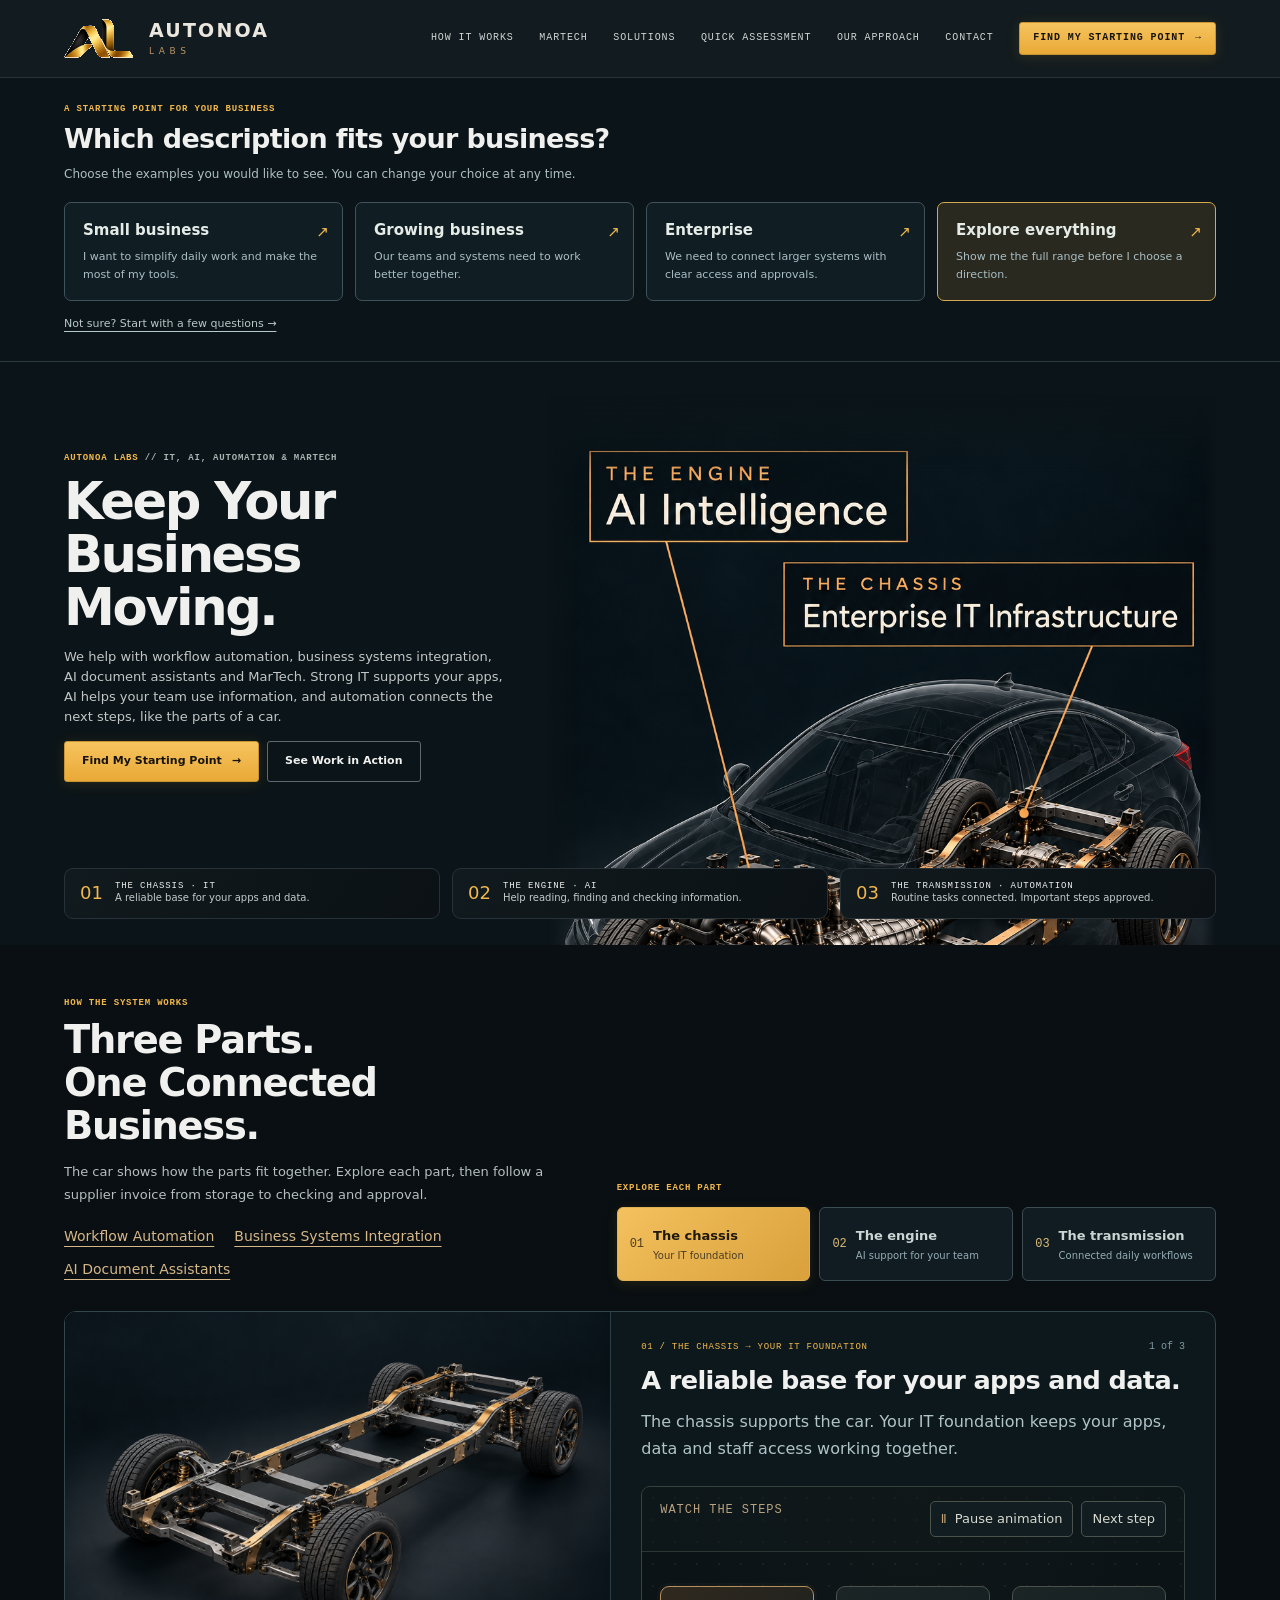
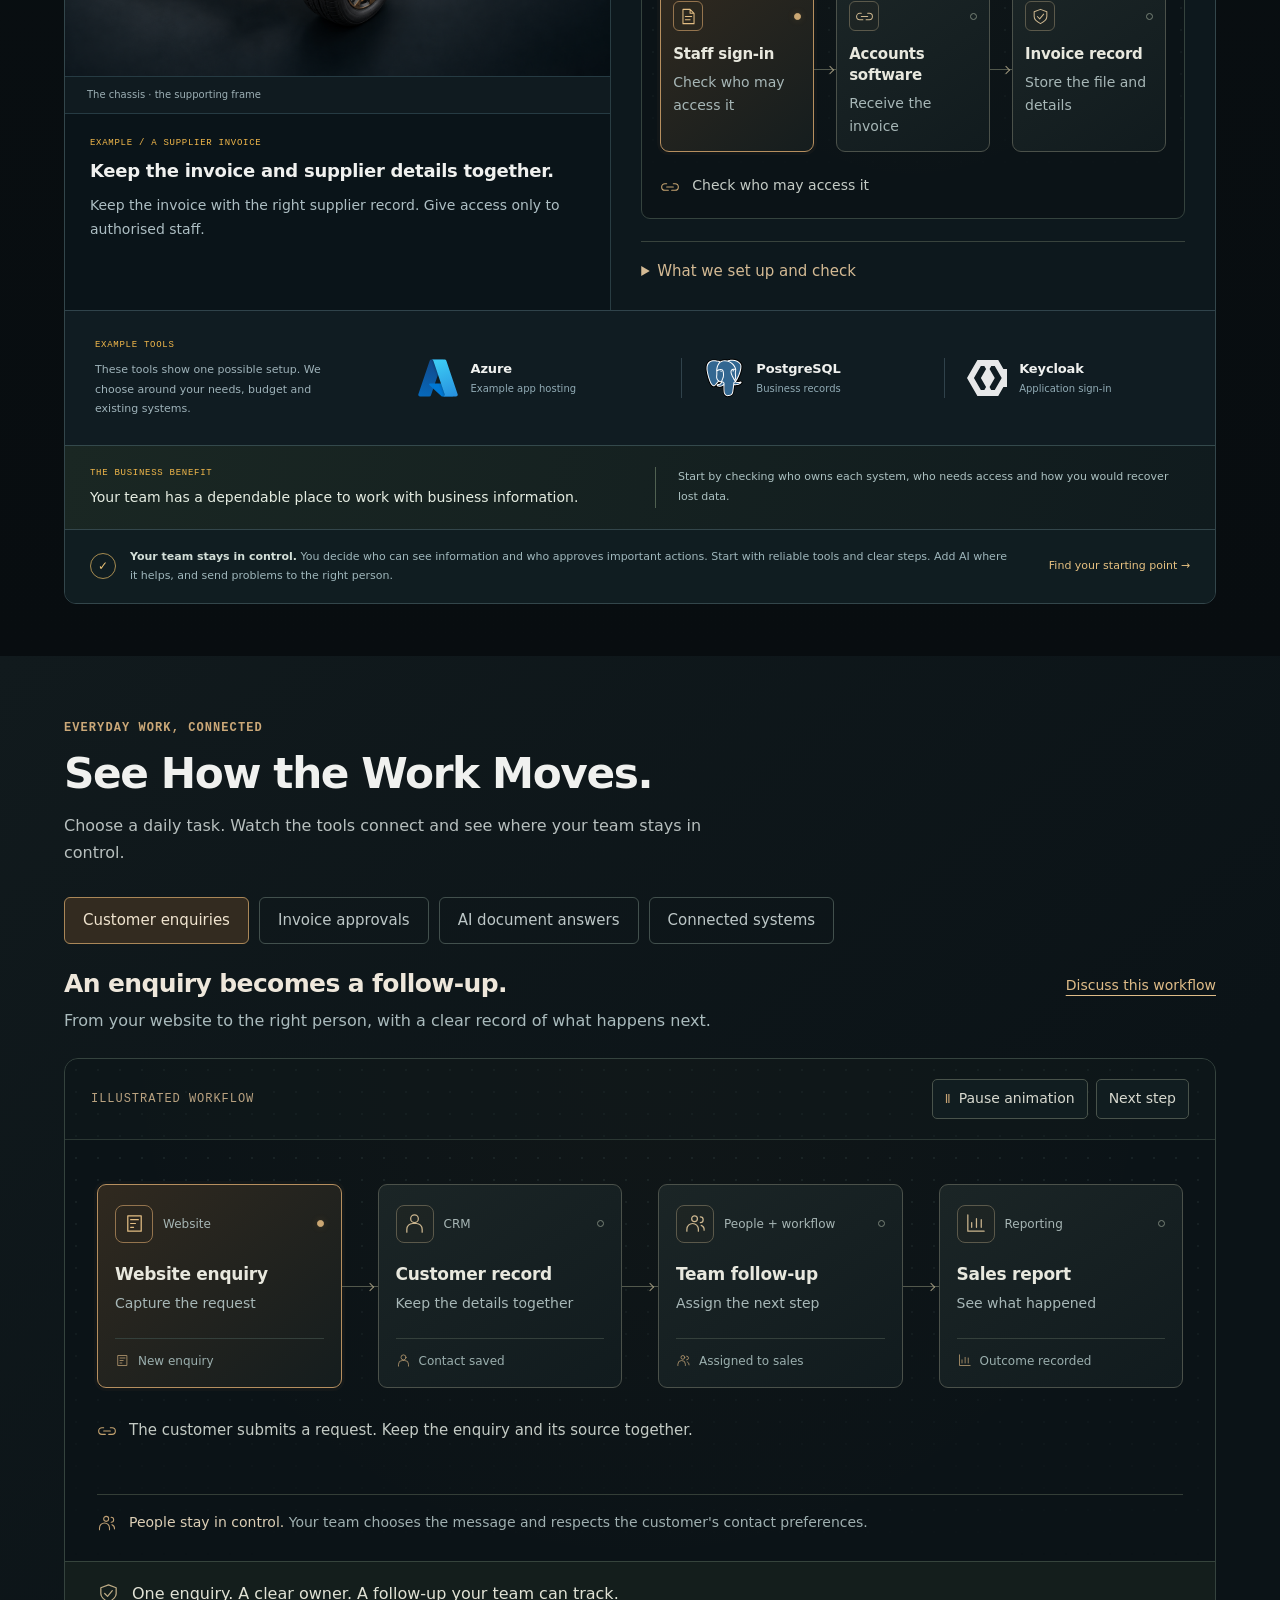
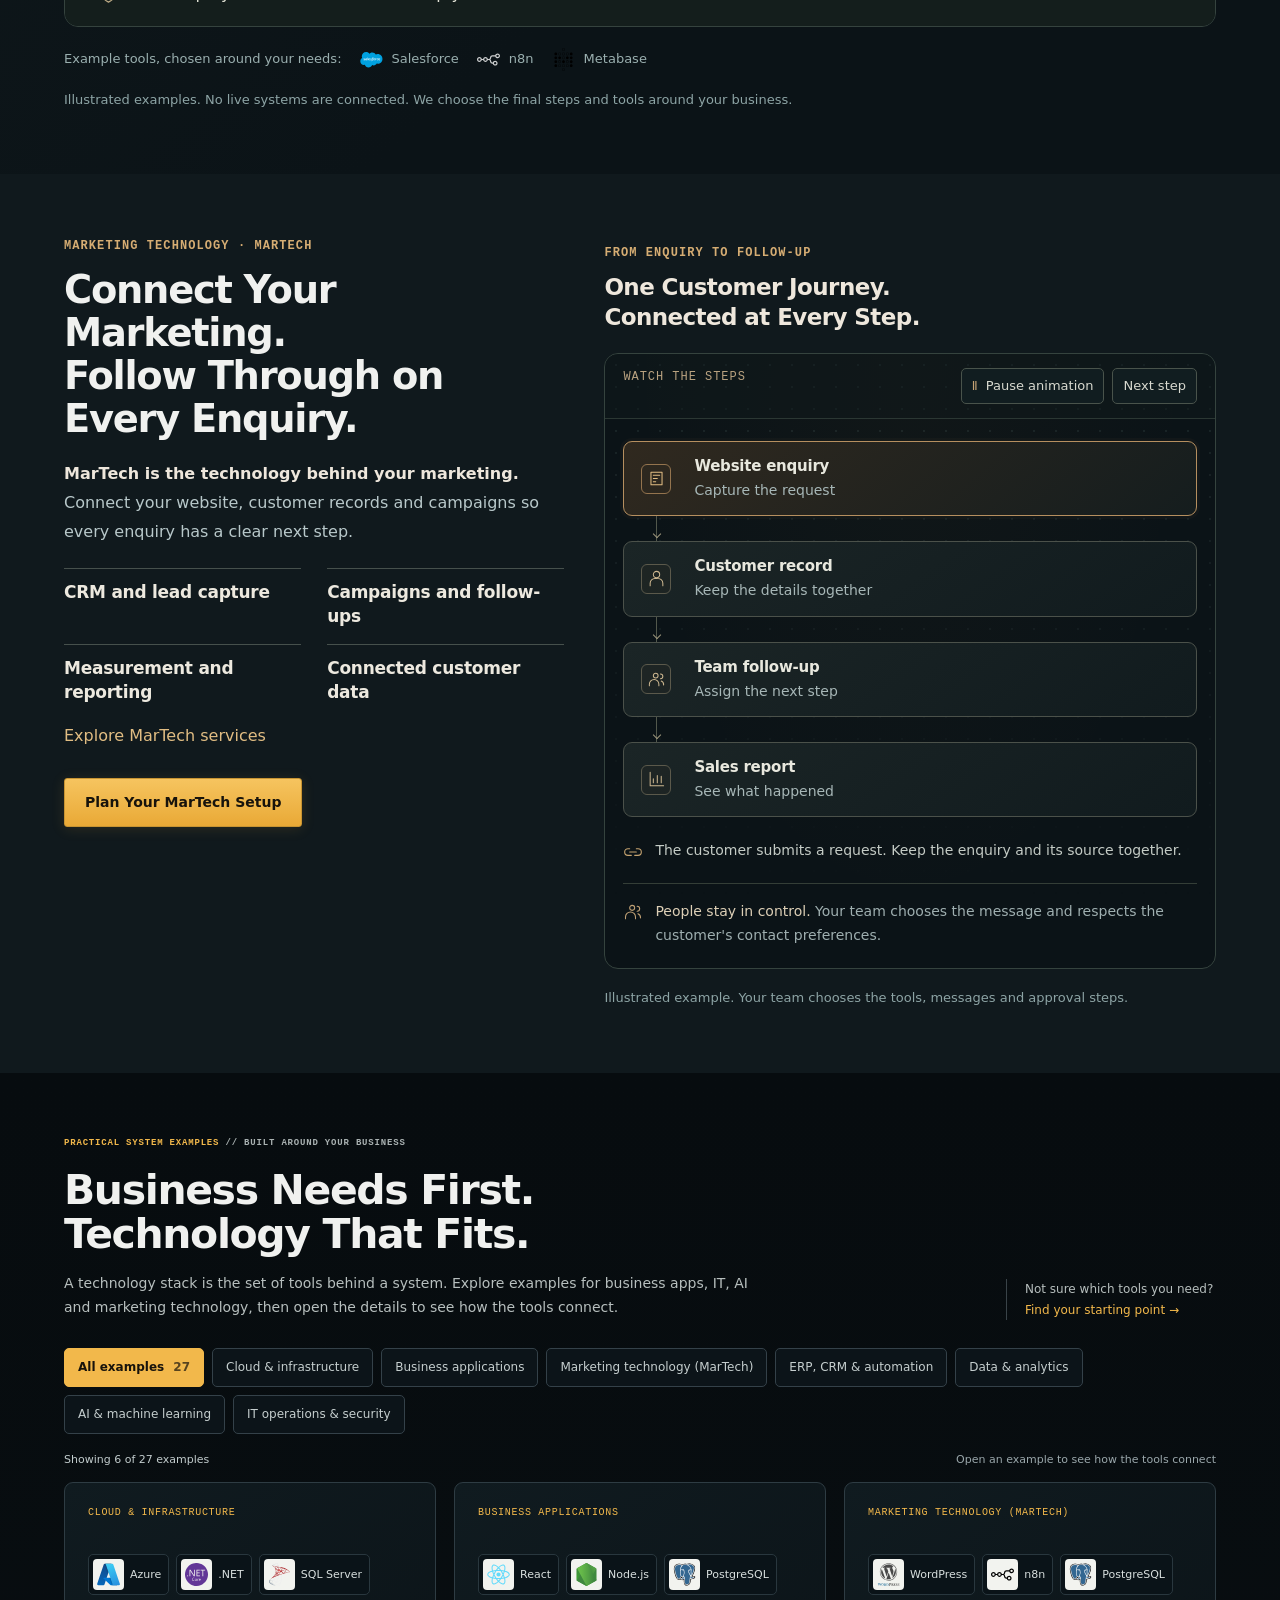
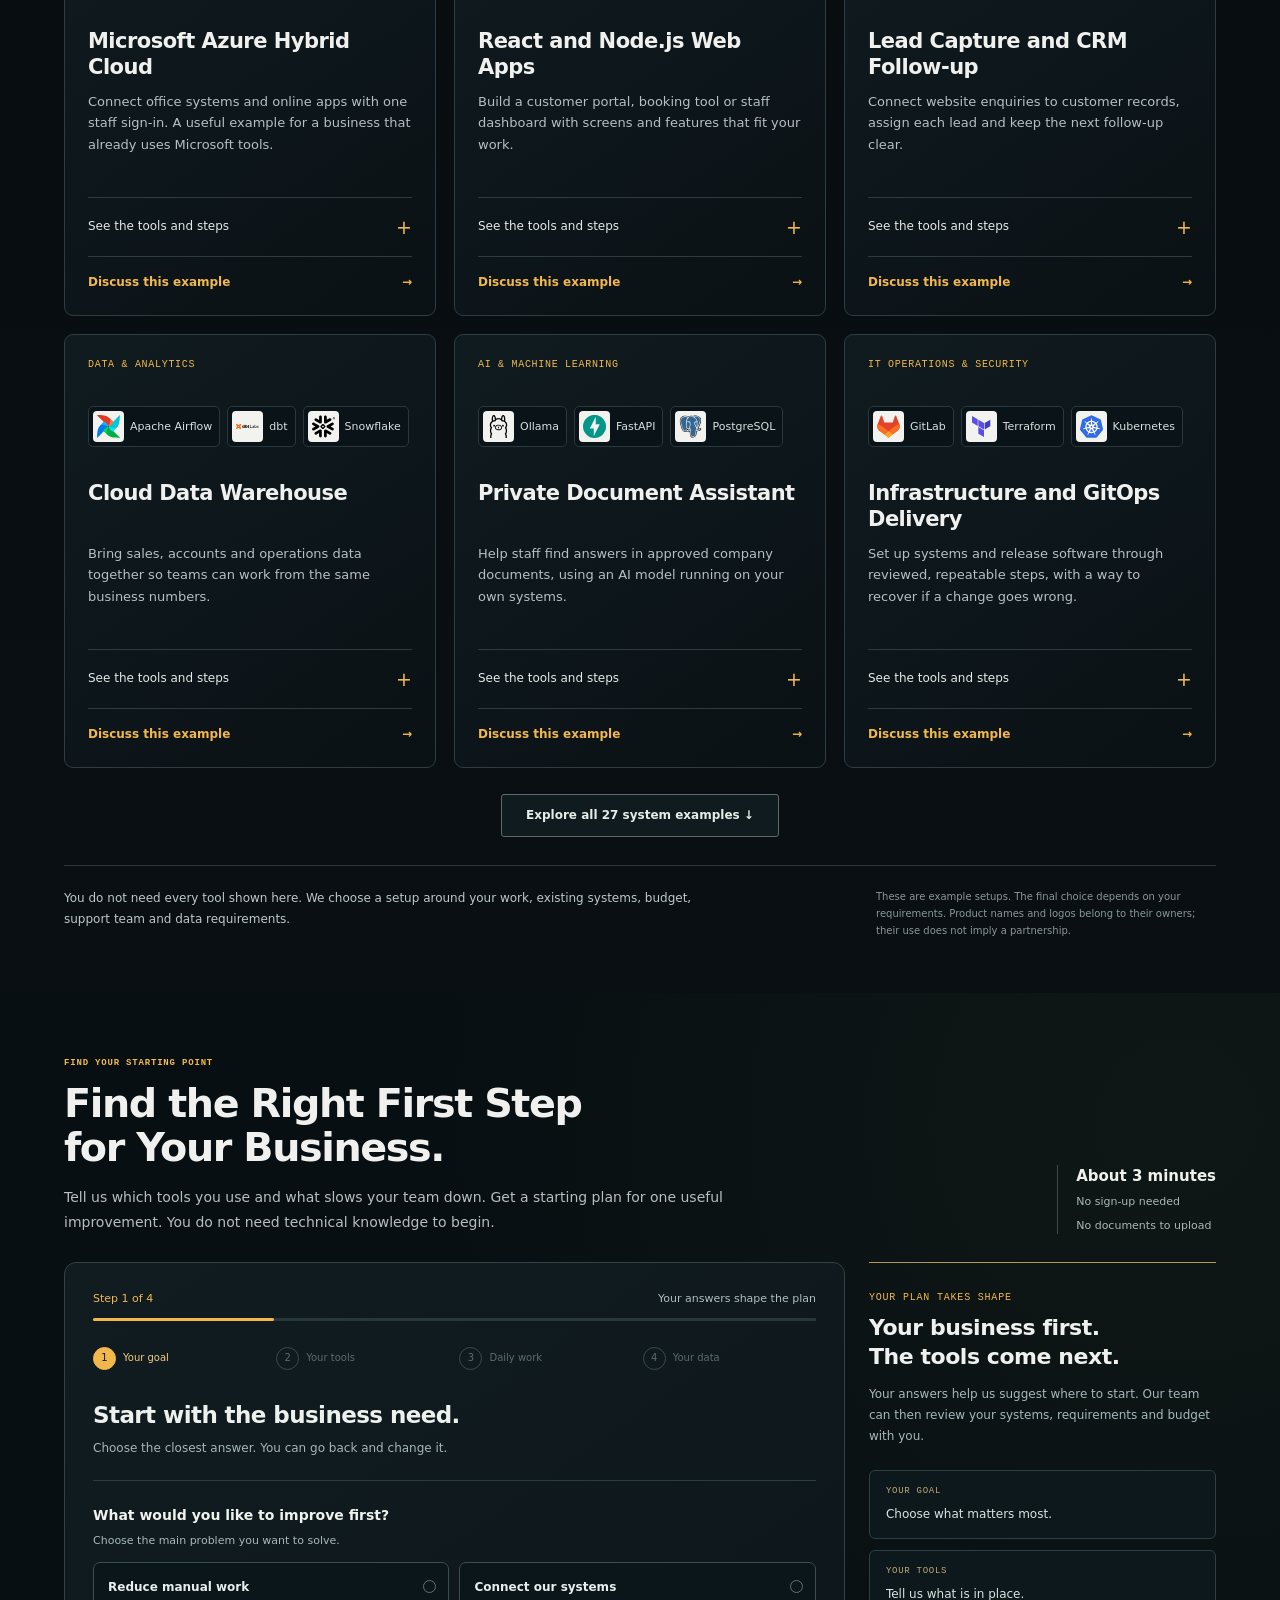
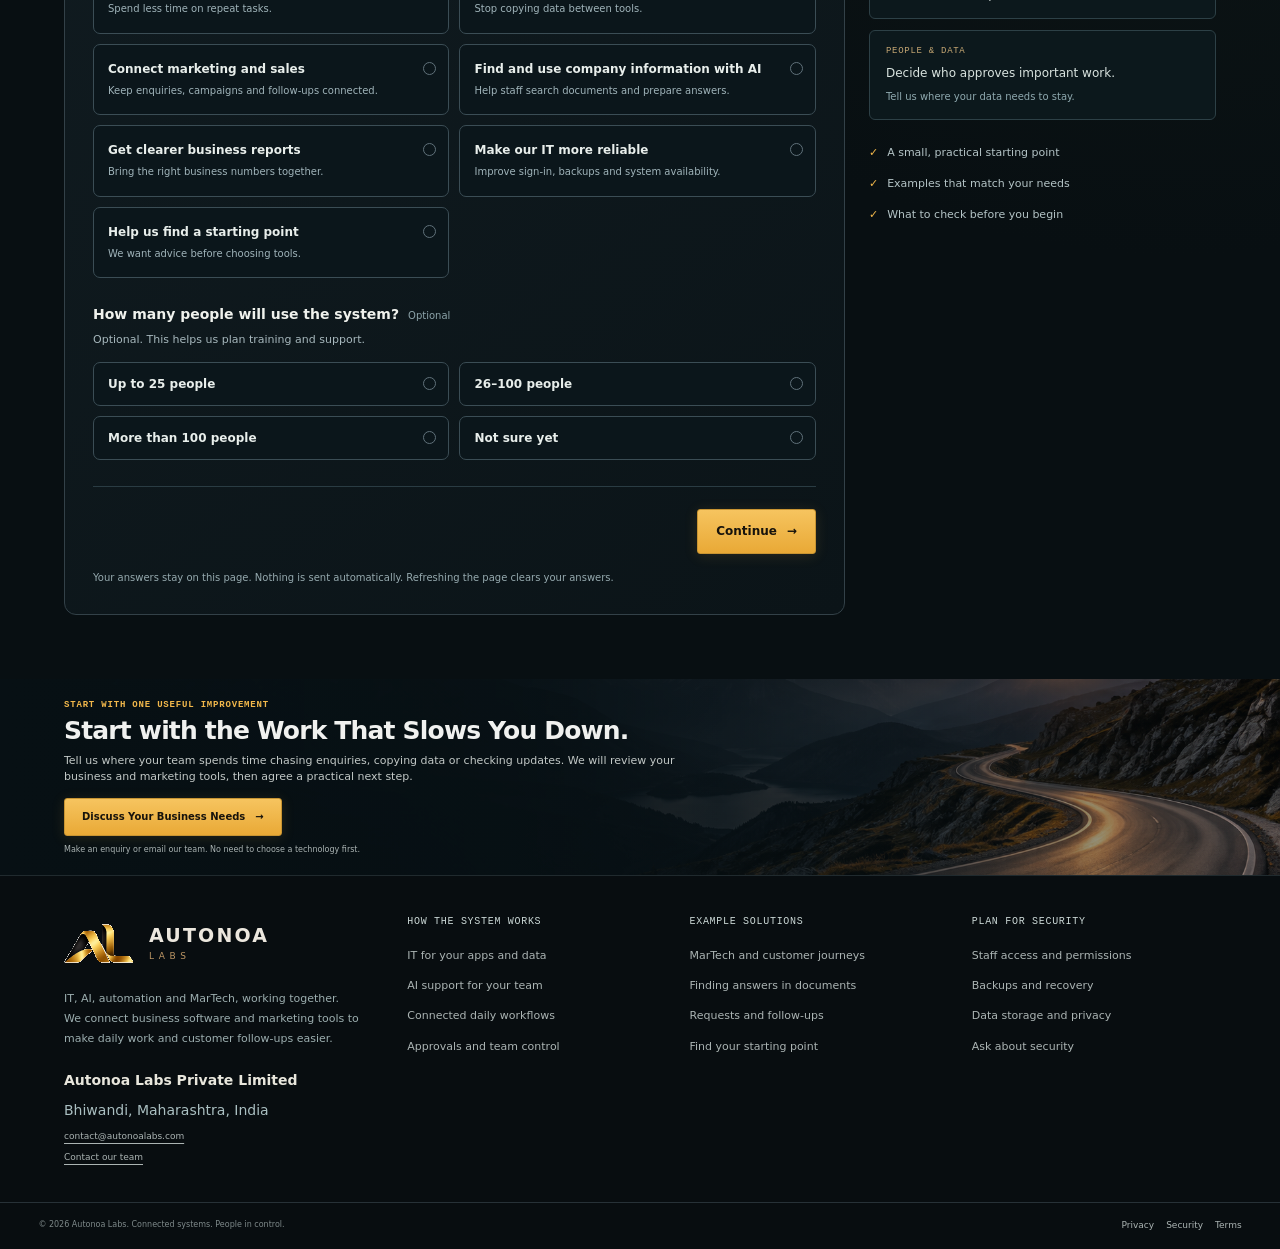
==== commit 76d7c82b: "Explain business services with interactive workflow animations" ====
--- a/index.html
+++ b/index.html
@@ -139,6 +139,7 @@
   <link rel="stylesheet" href="assets/brand-refinement.css?v=20261030-ribbon1">
   <link rel="stylesheet" href="assets/martech.css?v=20261123-2">
   <link rel="stylesheet" href="assets/site-contact.css?v=20261123-contact1">
+<link rel="stylesheet" href="assets/workflow-demos.css?v=20261123-workflows1">
 </head>
 <body>
   <header class="topbar"><div class="inner wrap"><a class="brand" href="#top" aria-label="Autonoa Labs home"><img class="brand-mark" src="assets/brand/autonoa-ribbon.svg" width="1078" height="604" alt=""><span class="brand-copy"><span class="brand-name">AUTONOA</span><span class="brand-labs">LABS</span></span></a><nav class="nav" id="main-navigation" aria-label="Main navigation"><a href="#architecture">How It Works</a><a href="#martech">MarTech</a><a href="#blueprints">Solutions</a><a href="#diagnostic">Quick Assessment</a><a href="#philosophy">Our Approach</a><a href="contact.html">Contact</a><a class="btn primary small" href="#diagnostic">Find My Starting Point <b>→</b></a></nav><button class="hamb" aria-label="Open navigation" aria-expanded="false" aria-controls="main-navigation">☰</button></div></header>
@@ -152,58 +153,114 @@
  </div><a class="audience-skip" href="#diagnostic">Not sure? Start with a few questions →</a></div>
  <div class="audience-current" hidden><span>Your view <strong></strong></span><button type="button" data-audience-change>Change view</button></div><p id="audience-status" class="audience-sr" role="status" aria-live="polite"></p>
 </section>
-    <section class="hero" aria-labelledby="hero-title"><div class="hero-copy"><div class="eyebrow">AUTONOA LABS <span class="soft">// IT, AI, AUTOMATION &amp; MARTECH</span></div><h1 id="hero-title">Keep Your Business Moving.</h1><p>We help with workflow automation, business systems integration, AI document assistants and MarTech. Strong IT supports your apps, AI helps your team use information, and automation connects the next steps, like the parts of a car.</p><div class="hero-actions"><a class="btn primary" href="#diagnostic">Find My Starting Point <b>→</b></a><a class="btn" href="#architecture">Explore the Three Parts <b>→</b></a></div></div><div class="hero-art"><picture><source media="(max-width: 640px)" srcset="assets/car-hero-bronze-mobile.png" width="1024" height="1536"><img src="assets/car-hero-bronze-desktop.png" width="1536" height="1024" fetchpriority="high" alt="Matte black and bronze car: the chassis represents Enterprise IT Infrastructure, the engine represents AI Intelligence, and the transmission represents Autonomous Workflow. All three labels are part of the illustration."></picture></div><div class="hero-business-visual"><p>Example: following up on an enquiry</p><ol class="hero-business-flow"><li><span aria-hidden="true">↳</span><div><strong>An enquiry comes in</strong><small>Keep the details in one place.</small></div></li><li><span aria-hidden="true">✓</span><div><strong>Your team checks it</strong><small>Approve the next step when needed.</small></div></li><li><span aria-hidden="true">→</span><div><strong>The follow-up moves forward</strong><small>Connect the task, update and reminder.</small></div></li></ol><small>Start with one process. Check the results before expanding.</small></div><div class="triad-strip"><div class="triad-pill"><strong>01</strong><span><b>THE CHASSIS · IT</b>A reliable base for your apps and data.</span></div><div class="triad-pill"><strong>02</strong><span><b>THE ENGINE · AI</b>Help reading, finding and checking information.</span></div><div class="triad-pill"><strong>03</strong><span><b>THE TRANSMISSION · AUTOMATION</b>Routine tasks connected. Important steps approved.</span></div></div></section>
+    <section class="hero" aria-labelledby="hero-title"><div class="hero-copy"><div class="eyebrow">AUTONOA LABS <span class="soft">// IT, AI, AUTOMATION &amp; MARTECH</span></div><h1 id="hero-title">Keep Your Business Moving.</h1><p>We help with workflow automation, business systems integration, AI document assistants and MarTech. Strong IT supports your apps, AI helps your team use information, and automation connects the next steps, like the parts of a car.</p><div class="hero-actions"><a class="btn primary" href="#diagnostic">Find My Starting Point <b>→</b></a><a class="btn" href="#workflows">See Work in Action</a></div></div><div class="hero-art"><picture><source media="(max-width: 640px)" srcset="assets/car-hero-bronze-mobile.png" width="1024" height="1536"><img src="assets/car-hero-bronze-desktop.png" width="1536" height="1024" fetchpriority="high" alt="Matte black and bronze car: the chassis represents Enterprise IT Infrastructure, the engine represents AI Intelligence, and the transmission represents Autonomous Workflow. All three labels are part of the illustration."></picture></div><div class="hero-business-visual workflow-martech"><div class="workflow-demo wf-compact" data-workflow id="small-business-workflow">
+    <div class="wf-toolbar"><span class="wf-example-label">WATCH THE STEPS</span><div class="wf-controls" hidden><button type="button" data-flow-play aria-pressed="false">Pause animation</button><button type="button" data-flow-next>Next step</button></div></div>
+    <ol class="wf-nodes" aria-label="Following up on an enquiry" style="--wf-count:3"><li class="wf-step" data-flow-step data-caption="Keep the request and customer details in one place."><div class="wf-node"><span class="wf-node-top"><span class="wf-icon"><svg viewBox="0 0 24 24" fill="none" stroke="currentColor" stroke-width="1.3" stroke-linecap="round" stroke-linejoin="round" aria-hidden="true"><path d="M5 4h14v16H5z M8 8h8 M8 12h5 M8 16h3"/></svg></span><span class="wf-kind"></span><span class="wf-state" aria-hidden="true"></span></span><strong>An enquiry comes in</strong><span class="wf-detail">Keep the details together</span></div><span class="wf-connector" aria-hidden="true"><i></i></span></li><li class="wf-step" data-flow-step data-caption="The right person checks the request and agrees what happens next."><div class="wf-node"><span class="wf-node-top"><span class="wf-icon"><svg viewBox="0 0 24 24" fill="none" stroke="currentColor" stroke-width="1.3" stroke-linecap="round" stroke-linejoin="round" aria-hidden="true"><path d="M14 7a3 3 0 1 1-6 0 3 3 0 0 1 6 0ZM3 20v-2a6 6 0 0 1 12 0v2 M17 5a3 3 0 0 1 0 6 M18 14a5 5 0 0 1 3 5"/></svg></span><span class="wf-kind"></span><span class="wf-state" aria-hidden="true"></span></span><strong>Your team checks it</strong><span class="wf-detail">Decide the next step</span></div><span class="wf-connector" aria-hidden="true"><i></i></span></li><li class="wf-step" data-flow-step data-caption="Assign the follow-up and record the response."><div class="wf-node"><span class="wf-node-top"><span class="wf-icon"><svg viewBox="0 0 24 24" fill="none" stroke="currentColor" stroke-width="1.3" stroke-linecap="round" stroke-linejoin="round" aria-hidden="true"><path d="M8 8H6a4 4 0 0 0 0 8h4 M16 8h2a4 4 0 0 1 0 8h-4 M8 12h8"/></svg></span><span class="wf-kind"></span><span class="wf-state" aria-hidden="true"></span></span><strong>Follow up</strong><span class="wf-detail">Connect the task and reminder</span></div><span class="wf-connector" aria-hidden="true"><i></i></span></li></ol>
+    <div class="wf-caption"><span class="wf-caption-icon"><svg viewBox="0 0 24 24" fill="none" stroke="currentColor" stroke-width="1.3" stroke-linecap="round" stroke-linejoin="round" aria-hidden="true"><path d="M8 8H6a4 4 0 0 0 0 8h4 M16 8h2a4 4 0 0 1 0 8h-4 M8 12h8"/></svg></span><p data-flow-caption>Keep the request and customer details in one place.</p></div>
+
+
+    <span class="wf-sr" data-flow-announcement role="status" aria-live="polite"></span>
+  </div></div><div class="triad-strip"><div class="triad-pill"><strong>01</strong><span><b>THE CHASSIS · IT</b>A reliable base for your apps and data.</span></div><div class="triad-pill"><strong>02</strong><span><b>THE ENGINE · AI</b>Help reading, finding and checking information.</span></div><div class="triad-pill"><strong>03</strong><span><b>THE TRANSMISSION · AUTOMATION</b>Routine tasks connected. Important steps approved.</span></div></div></section>
     <section class="section" id="architecture"><div class="architecture-head"><div><div class="eyebrow">HOW THE SYSTEM WORKS</div><h2>Three Parts.<br>One Connected Business.</h2><p class="lead">The car shows how the parts fit together. Explore each part, then follow a supplier invoice from storage to checking and approval.</p><nav class="service-page-links" aria-label="Explore our services"><a href="workflow-automation.html">Workflow Automation</a><a href="business-systems-integration.html">Business Systems Integration</a><a href="ai-document-assistants.html">AI Document Assistants</a></nav></div><div><div class="eyebrow">EXPLORE EACH PART</div><div class="tabs parts-tabs" id="architecture-technical-tabs" role="tablist" aria-label="Explore car parts and their software roles" hidden><button type="button" class="tab part-tab" role="tab" id="part-tab-chassis" aria-controls="part-panel-chassis" aria-selected="true" tabindex="0" data-car-part="chassis"><span class="part-tab-number">01</span><span><strong>The chassis</strong><small>Your IT foundation</small></span></button><button type="button" class="tab part-tab" role="tab" id="part-tab-engine" aria-controls="part-panel-engine" aria-selected="false" tabindex="-1" data-car-part="engine"><span class="part-tab-number">02</span><span><strong>The engine</strong><small>AI support for your team</small></span></button><button type="button" class="tab part-tab" role="tab" id="part-tab-transmission" aria-controls="part-panel-transmission" aria-selected="false" tabindex="-1" data-car-part="transmission"><span class="part-tab-number">03</span><span><strong>The transmission</strong><small>Connected daily workflows</small></span></button></div></div></div><div class="small-business-services"><article><h3>Connect your tools</h3><p>Bring information from your existing accounts, sales and office tools into the right place.</p></article><article><h3>Get useful answers</h3><p>Help staff find information in approved business documents, with sources and human checks.</p></article><article><h3>Make repeat work easier</h3><p>Connect requests, reminders and approvals so your team spends less time chasing updates.</p></article></div><button type="button" data-audience-technical aria-expanded="false" aria-controls="architecture-technical-layer architecture-technical-tabs">Show the technical detail +</button><div class="layer parts-explorer" id="architecture-technical-layer"><article class="part-panel" id="part-panel-chassis" role="tabpanel" aria-labelledby="part-tab-chassis" tabindex="0">
   <div class="part-visual-column"><figure class="part-figure"><img class="part-reference" src="assets/car-components/chassis-v2.png" width="1536" height="1024" alt="Standalone chassis frame with suspension and four wheels, illustrated in graphite and gold." loading="lazy" decoding="async"><figcaption>The chassis · the supporting frame</figcaption></figure>
-  <div class="part-example"><span class="part-overline">EXAMPLE / A SUPPLIER INVOICE</span><h4>Keep the invoice and supplier details together.</h4><p>An invoice arrives. The accounts system stores it with the correct supplier record. Only authorised staff can open or change it, and the backup plan covers the record.</p></div></div>
-  <div class="part-software-column"><div class="part-panel-label"><span class="part-overline">01 / The chassis → Your IT foundation</span><span class="part-position">1 of 3</span></div><h3>A reliable base for your apps and data.</h3><p class="part-analogy">The chassis supports the car. Your IT foundation supports your business and marketing software, files and staff access. We help these parts work together, with backups and clear permissions.</p>
-  <div class="part-responsibilities"><h4>What this means for your business</h4><ul><li><span class="part-tick" aria-hidden="true">✓</span><div><strong>Keep your software running</strong><p>Give your website, accounts software, customer records and staff tools a reliable place to run.</p></div></li><li><span class="part-tick" aria-hidden="true">✓</span><div><strong>Connect information and access</strong><p>Let the right people use the right apps and data, without copying everything by hand.</p></div></li><li><span class="part-tick" aria-hidden="true">✓</span><div><strong>Plan for problems</strong><p>Monitor important systems, back up business data and check that it can be restored.</p></div></li></ul></div>
-  <div class="part-flow"><span class="part-overline">HOW THE STEPS CONNECT</span><ol aria-label="The chassis software flow"><li><strong>Staff sign-in</strong><span>Check who may access it</span></li><li><strong>Accounts software</strong><span>Receive the invoice</span></li><li><strong>Invoice record</strong><span>Store the file and details</span></li></ol></div></div>
+  <div class="part-example"><span class="part-overline">EXAMPLE / A SUPPLIER INVOICE</span><h4>Keep the invoice and supplier details together.</h4><p>Keep the invoice with the right supplier record. Give access only to authorised staff.</p></div></div>
+  <div class="part-software-column"><div class="part-panel-label"><span class="part-overline">01 / The chassis → Your IT foundation</span><span class="part-position">1 of 3</span></div><h3>A reliable base for your apps and data.</h3><p class="part-analogy">The chassis supports the car. Your IT foundation keeps your apps, data and staff access working together.</p>
+  <div class="part-flow"><div class="workflow-demo wf-compact" data-workflow id="part-workflow-chassis">
+    <div class="wf-toolbar"><span class="wf-example-label">WATCH THE STEPS</span><div class="wf-controls" hidden><button type="button" data-flow-play aria-pressed="false">Pause animation</button><button type="button" data-flow-next>Next step</button></div></div>
+    <ol class="wf-nodes" aria-label="The chassis software flow" style="--wf-count:3"><li class="wf-step" data-flow-step data-caption="Check who may access it"><div class="wf-node"><span class="wf-node-top"><span class="wf-icon"><svg viewBox="0 0 24 24" fill="none" stroke="currentColor" stroke-width="1.3" stroke-linecap="round" stroke-linejoin="round" aria-hidden="true"><path d="M14 3H5v18h14V8z M14 3v5h5 M8 12h8 M8 16h6"/></svg></span><span class="wf-kind"></span><span class="wf-state" aria-hidden="true"></span></span><strong>Staff sign-in</strong><span class="wf-detail">Check who may access it</span></div><span class="wf-connector" aria-hidden="true"><i></i></span></li><li class="wf-step" data-flow-step data-caption="Receive the invoice"><div class="wf-node"><span class="wf-node-top"><span class="wf-icon"><svg viewBox="0 0 24 24" fill="none" stroke="currentColor" stroke-width="1.3" stroke-linecap="round" stroke-linejoin="round" aria-hidden="true"><path d="M8 8H6a4 4 0 0 0 0 8h4 M16 8h2a4 4 0 0 1 0 8h-4 M8 12h8"/></svg></span><span class="wf-kind"></span><span class="wf-state" aria-hidden="true"></span></span><strong>Accounts software</strong><span class="wf-detail">Receive the invoice</span></div><span class="wf-connector" aria-hidden="true"><i></i></span></li><li class="wf-step" data-flow-step data-caption="Store the file and details"><div class="wf-node"><span class="wf-node-top"><span class="wf-icon"><svg viewBox="0 0 24 24" fill="none" stroke="currentColor" stroke-width="1.3" stroke-linecap="round" stroke-linejoin="round" aria-hidden="true"><path d="m12 3 8 3v6c0 5-8 9-8 9s-8-4-8-9V6z m-4 9 3 3 5-6"/></svg></span><span class="wf-kind"></span><span class="wf-state" aria-hidden="true"></span></span><strong>Invoice record</strong><span class="wf-detail">Store the file and details</span></div><span class="wf-connector" aria-hidden="true"><i></i></span></li></ol>
+    <div class="wf-caption"><span class="wf-caption-icon"><svg viewBox="0 0 24 24" fill="none" stroke="currentColor" stroke-width="1.3" stroke-linecap="round" stroke-linejoin="round" aria-hidden="true"><path d="M8 8H6a4 4 0 0 0 0 8h4 M16 8h2a4 4 0 0 1 0 8h-4 M8 12h8"/></svg></span><p data-flow-caption>Check who may access it</p></div>
+
+
+    <span class="wf-sr" data-flow-announcement role="status" aria-live="polite"></span>
+  </div></div>
+  <details class="part-explanation-details"><summary>What we set up and check</summary><div class="part-responsibilities"><ul><li><span class="part-tick" aria-hidden="true">✓</span><div><strong>Keep your software running</strong><p>Give your website, accounts software, customer records and staff tools a reliable place to run.</p></div></li><li><span class="part-tick" aria-hidden="true">✓</span><div><strong>Connect information and access</strong><p>Let the right people use the right apps and data, without copying everything by hand.</p></div></li><li><span class="part-tick" aria-hidden="true">✓</span><div><strong>Plan for problems</strong><p>Monitor important systems, back up business data and check that it can be restored.</p></div></li></ul></div></details></div>
   <div class="part-products"><div class="part-products-intro"><span class="part-overline">EXAMPLE TOOLS</span><p>These tools show one possible setup. We choose around your needs, budget and existing systems.</p></div><div class="part-product-list" role="list" aria-label="Software examples for The chassis"><span class="part-product" role="listitem"><span class="part-product-icon"><img src="assets/tech-logos/azure.svg" alt="" width="40" height="40" loading="lazy"></span><span><strong>Azure</strong><small>Example app hosting</small></span></span><span class="part-product" role="listitem"><span class="part-product-icon"><img src="assets/tech-logos/postgresql.svg" alt="" width="40" height="40" loading="lazy"></span><span><strong>PostgreSQL</strong><small>Business records</small></span></span><span class="part-product" role="listitem"><span class="part-product-icon monochrome-logo"><img src="assets/tech-logos/keycloak.svg" alt="" width="40" height="40" loading="lazy"></span><span><strong>Keycloak</strong><small>Application sign-in</small></span></span></div></div>
   <div class="part-outcome"><div><span class="part-overline">THE BUSINESS BENEFIT</span><strong>Your team has a dependable place to work with business information.</strong></div><p>Start by checking who owns each system, who needs access and how you would recover lost data.</p></div>
 </article><article class="part-panel" id="part-panel-engine" role="tabpanel" aria-labelledby="part-tab-engine" tabindex="0">
   <div class="part-visual-column"><figure class="part-figure"><img class="part-reference" src="assets/car-components/engine-v2.png" width="1536" height="1024" alt="Standalone complete automotive engine illustration in graphite, brushed metal and restrained gold." loading="lazy" decoding="async"><figcaption>The engine · the power source</figcaption></figure>
-  <div class="part-example"><span class="part-overline">EXAMPLE / A SUPPLIER INVOICE</span><h4>Read the invoice and highlight differences.</h4><p>AI can help read the invoice details. Software then compares them with approved records. A missing number or a different amount goes to the accounts team to check.</p></div></div>
-  <div class="part-software-column"><div class="part-panel-label"><span class="part-overline">02 / The engine → AI support for your team</span><span class="part-position">2 of 3</span></div><h3>Help your team read, find and check information.</h3><p class="part-analogy">The engine powers the car. AI helps your software do more with information: read a document, find an answer or prepare a summary. Your team checks important or uncertain results.</p>
-  <div class="part-responsibilities"><h4>What this means for your business</h4><ul><li><span class="part-tick" aria-hidden="true">✓</span><div><strong>Read documents</strong><p>Pick out details such as a supplier name, invoice number or amount from approved files.</p></div></li><li><span class="part-tick" aria-hidden="true">✓</span><div><strong>Find useful answers</strong><p>Search company documents and records that the person asking is allowed to see.</p></div></li><li><span class="part-tick" aria-hidden="true">✓</span><div><strong>Prepare work for review</strong><p>Summarise information or highlight differences, then send uncertain results to your team.</p></div></li></ul></div>
-  <div class="part-flow"><span class="part-overline">HOW THE STEPS CONNECT</span><ol aria-label="The engine software flow"><li><strong>Approved invoice</strong><span>Read the details</span></li><li><strong>AI + record checks</strong><span>Find missing or different details</span></li><li><strong>Team review</strong><span>Check uncertain results</span></li></ol></div></div>
+  <div class="part-example"><span class="part-overline">EXAMPLE / A SUPPLIER INVOICE</span><h4>Read the invoice and highlight differences.</h4><p>AI reads the details. Software checks the records. Your team reviews missing or different information.</p></div></div>
+  <div class="part-software-column"><div class="part-panel-label"><span class="part-overline">02 / The engine → AI support for your team</span><span class="part-position">2 of 3</span></div><h3>Help your team read, find and check information.</h3><p class="part-analogy">The engine powers the car. AI helps your team read documents, find answers and check information.</p>
+  <div class="part-flow"><div class="workflow-demo wf-compact" data-workflow id="part-workflow-engine">
+    <div class="wf-toolbar"><span class="wf-example-label">WATCH THE STEPS</span><div class="wf-controls" hidden><button type="button" data-flow-play aria-pressed="false">Pause animation</button><button type="button" data-flow-next>Next step</button></div></div>
+    <ol class="wf-nodes" aria-label="The engine software flow" style="--wf-count:3"><li class="wf-step" data-flow-step data-caption="Read the details"><div class="wf-node"><span class="wf-node-top"><span class="wf-icon"><svg viewBox="0 0 24 24" fill="none" stroke="currentColor" stroke-width="1.3" stroke-linecap="round" stroke-linejoin="round" aria-hidden="true"><path d="M14 3H5v18h14V8z M14 3v5h5 M8 12h8 M8 16h6"/></svg></span><span class="wf-kind"></span><span class="wf-state" aria-hidden="true"></span></span><strong>Approved invoice</strong><span class="wf-detail">Read the details</span></div><span class="wf-connector" aria-hidden="true"><i></i></span></li><li class="wf-step" data-flow-step data-caption="Find missing or different details"><div class="wf-node"><span class="wf-node-top"><span class="wf-icon"><svg viewBox="0 0 24 24" fill="none" stroke="currentColor" stroke-width="1.3" stroke-linecap="round" stroke-linejoin="round" aria-hidden="true"><path d="M8 8H6a4 4 0 0 0 0 8h4 M16 8h2a4 4 0 0 1 0 8h-4 M8 12h8"/></svg></span><span class="wf-kind"></span><span class="wf-state" aria-hidden="true"></span></span><strong>AI + record checks</strong><span class="wf-detail">Find missing or different details</span></div><span class="wf-connector" aria-hidden="true"><i></i></span></li><li class="wf-step" data-flow-step data-caption="Check uncertain results"><div class="wf-node"><span class="wf-node-top"><span class="wf-icon"><svg viewBox="0 0 24 24" fill="none" stroke="currentColor" stroke-width="1.3" stroke-linecap="round" stroke-linejoin="round" aria-hidden="true"><path d="m12 3 8 3v6c0 5-8 9-8 9s-8-4-8-9V6z m-4 9 3 3 5-6"/></svg></span><span class="wf-kind"></span><span class="wf-state" aria-hidden="true"></span></span><strong>Team review</strong><span class="wf-detail">Check uncertain results</span></div><span class="wf-connector" aria-hidden="true"><i></i></span></li></ol>
+    <div class="wf-caption"><span class="wf-caption-icon"><svg viewBox="0 0 24 24" fill="none" stroke="currentColor" stroke-width="1.3" stroke-linecap="round" stroke-linejoin="round" aria-hidden="true"><path d="M8 8H6a4 4 0 0 0 0 8h4 M16 8h2a4 4 0 0 1 0 8h-4 M8 12h8"/></svg></span><p data-flow-caption>Read the details</p></div>
+
+
+    <span class="wf-sr" data-flow-announcement role="status" aria-live="polite"></span>
+  </div></div>
+  <details class="part-explanation-details"><summary>What we set up and check</summary><div class="part-responsibilities"><ul><li><span class="part-tick" aria-hidden="true">✓</span><div><strong>Read documents</strong><p>Pick out details such as a supplier name, invoice number or amount from approved files.</p></div></li><li><span class="part-tick" aria-hidden="true">✓</span><div><strong>Find useful answers</strong><p>Search company documents and records that the person asking is allowed to see.</p></div></li><li><span class="part-tick" aria-hidden="true">✓</span><div><strong>Prepare work for review</strong><p>Summarise information or highlight differences, then send uncertain results to your team.</p></div></li></ul></div></details></div>
   <div class="part-products"><div class="part-products-intro"><span class="part-overline">EXAMPLE TOOLS</span><p>These tools show one possible setup. We choose around your needs, budget and existing systems.</p></div><div class="part-product-list" role="list" aria-label="Software examples for The engine"><span class="part-product" role="listitem"><span class="part-product-icon"><img src="assets/tech-logos/python.svg" alt="" width="40" height="40" loading="lazy"></span><span><strong>Python</strong><small>Read and process documents</small></span></span><span class="part-product" role="listitem"><span class="part-product-icon monochrome-logo"><img src="assets/tech-logos/ollama.svg" alt="" width="40" height="40" loading="lazy"></span><span><strong>Ollama</strong><small>Run an AI model on your systems</small></span></span><span class="part-product" role="listitem"><span class="part-product-icon"><img src="assets/tech-logos/postgresql.svg" alt="" width="40" height="40" loading="lazy"></span><span><strong>PostgreSQL</strong><small>Store and search information</small></span></span></div></div>
   <div class="part-outcome"><div><span class="part-overline">THE BUSINESS BENEFIT</span><strong>Less time searching and reading, with important results checked by people.</strong></div><p>Test with real examples before use. Show where answers came from and keep the original access permissions.</p></div>
 </article><article class="part-panel" id="part-panel-transmission" role="tabpanel" aria-labelledby="part-tab-transmission" tabindex="0">
   <div class="part-visual-column"><figure class="part-figure"><img class="part-reference" src="assets/car-components/transmission-v2.png" width="1536" height="1024" alt="Standalone cutaway gearbox illustration showing the transmission gear train and shafts." loading="lazy" decoding="async"><figcaption>The transmission · power put to work</figcaption></figure>
-  <div class="part-example"><span class="part-overline">EXAMPLE / A SUPPLIER INVOICE</span><h4>Update the accounts system after approval.</h4><p>After the right person approves, the workflow updates the accounts system and notifies the team. If the update fails, someone is asked to check it. Payment approval stays with the responsible team.</p></div></div>
-  <div class="part-software-column"><div class="part-panel-label"><span class="part-overline">03 / The transmission → Connected daily workflows</span><span class="part-position">3 of 3</span></div><h3>Move routine work between your tools.</h3><p class="part-analogy">The transmission passes power to the wheels. Automation passes information and tasks between your business tools. It follows agreed steps and asks for approval when needed.</p>
-  <div class="part-responsibilities"><h4>What this means for your business</h4><ul><li><span class="part-tick" aria-hidden="true">✓</span><div><strong>Connect your tools</strong><p>Pass approved information between marketing, sales, accounts, support and other software.</p></div></li><li><span class="part-tick" aria-hidden="true">✓</span><div><strong>Follow your approval rules</strong><p>Send each task to the right person. Wait for approval before important changes.</p></div></li><li><span class="part-tick" aria-hidden="true">✓</span><div><strong>Keep track of the result</strong><p>Record completed steps, flag failures and avoid creating the same action twice.</p></div></li></ul></div>
-  <div class="part-flow"><span class="part-overline">HOW THE STEPS CONNECT</span><ol aria-label="The transmission software flow"><li><strong>Team approval</strong><span>Confirm the action</span></li><li><strong>Connected software</strong><span>Update the right system</span></li><li><strong>Result check</strong><span>Record success or flag a problem</span></li></ol></div></div>
+  <div class="part-example"><span class="part-overline">EXAMPLE / A SUPPLIER INVOICE</span><h4>Update the accounts system after approval.</h4><p>After approval, update accounts and notify the team. Flag failed updates. Your team keeps payment control.</p></div></div>
+  <div class="part-software-column"><div class="part-panel-label"><span class="part-overline">03 / The transmission → Connected daily workflows</span><span class="part-position">3 of 3</span></div><h3>Move routine work between your tools.</h3><p class="part-analogy">The transmission turns power into movement. Automation moves tasks between your tools, following your approval rules.</p>
+  <div class="part-flow"><div class="workflow-demo wf-compact" data-workflow id="part-workflow-transmission">
+    <div class="wf-toolbar"><span class="wf-example-label">WATCH THE STEPS</span><div class="wf-controls" hidden><button type="button" data-flow-play aria-pressed="false">Pause animation</button><button type="button" data-flow-next>Next step</button></div></div>
+    <ol class="wf-nodes" aria-label="The transmission software flow" style="--wf-count:3"><li class="wf-step" data-flow-step data-caption="Confirm the action"><div class="wf-node"><span class="wf-node-top"><span class="wf-icon"><svg viewBox="0 0 24 24" fill="none" stroke="currentColor" stroke-width="1.3" stroke-linecap="round" stroke-linejoin="round" aria-hidden="true"><path d="M14 3H5v18h14V8z M14 3v5h5 M8 12h8 M8 16h6"/></svg></span><span class="wf-kind"></span><span class="wf-state" aria-hidden="true"></span></span><strong>Team approval</strong><span class="wf-detail">Confirm the action</span></div><span class="wf-connector" aria-hidden="true"><i></i></span></li><li class="wf-step" data-flow-step data-caption="Update the right system"><div class="wf-node"><span class="wf-node-top"><span class="wf-icon"><svg viewBox="0 0 24 24" fill="none" stroke="currentColor" stroke-width="1.3" stroke-linecap="round" stroke-linejoin="round" aria-hidden="true"><path d="M8 8H6a4 4 0 0 0 0 8h4 M16 8h2a4 4 0 0 1 0 8h-4 M8 12h8"/></svg></span><span class="wf-kind"></span><span class="wf-state" aria-hidden="true"></span></span><strong>Connected software</strong><span class="wf-detail">Update the right system</span></div><span class="wf-connector" aria-hidden="true"><i></i></span></li><li class="wf-step" data-flow-step data-caption="Record success or flag a problem"><div class="wf-node"><span class="wf-node-top"><span class="wf-icon"><svg viewBox="0 0 24 24" fill="none" stroke="currentColor" stroke-width="1.3" stroke-linecap="round" stroke-linejoin="round" aria-hidden="true"><path d="m12 3 8 3v6c0 5-8 9-8 9s-8-4-8-9V6z m-4 9 3 3 5-6"/></svg></span><span class="wf-kind"></span><span class="wf-state" aria-hidden="true"></span></span><strong>Result check</strong><span class="wf-detail">Record success or flag a problem</span></div><span class="wf-connector" aria-hidden="true"><i></i></span></li></ol>
+    <div class="wf-caption"><span class="wf-caption-icon"><svg viewBox="0 0 24 24" fill="none" stroke="currentColor" stroke-width="1.3" stroke-linecap="round" stroke-linejoin="round" aria-hidden="true"><path d="M8 8H6a4 4 0 0 0 0 8h4 M16 8h2a4 4 0 0 1 0 8h-4 M8 12h8"/></svg></span><p data-flow-caption>Confirm the action</p></div>
+
+
+    <span class="wf-sr" data-flow-announcement role="status" aria-live="polite"></span>
+  </div></div>
+  <details class="part-explanation-details"><summary>What we set up and check</summary><div class="part-responsibilities"><ul><li><span class="part-tick" aria-hidden="true">✓</span><div><strong>Connect your tools</strong><p>Pass approved information between marketing, sales, accounts, support and other software.</p></div></li><li><span class="part-tick" aria-hidden="true">✓</span><div><strong>Follow your approval rules</strong><p>Send each task to the right person. Wait for approval before important changes.</p></div></li><li><span class="part-tick" aria-hidden="true">✓</span><div><strong>Keep track of the result</strong><p>Record completed steps, flag failures and avoid creating the same action twice.</p></div></li></ul></div></details></div>
   <div class="part-products"><div class="part-products-intro"><span class="part-overline">EXAMPLE TOOLS</span><p>These tools show one possible setup. We choose around your needs, budget and existing systems.</p></div><div class="part-product-list" role="list" aria-label="Software examples for The transmission"><span class="part-product" role="listitem"><span class="part-product-icon"><img src="assets/tech-logos/n8n.svg" alt="" width="40" height="40" loading="lazy"></span><span><strong>n8n</strong><small>Connect task steps</small></span></span><span class="part-product" role="listitem"><span class="part-product-icon"><img src="assets/tech-logos/nodejs.svg" alt="" width="40" height="40" loading="lazy"></span><span><strong>Node.js</strong><small>Connect business software</small></span></span><span class="part-product" role="listitem"><span class="part-product-icon monochrome-logo"><img src="assets/tech-logos/kafka.svg" alt="" width="40" height="40" loading="lazy"></span><span><strong>Apache Kafka</strong><small>Share system updates at scale</small></span></span></div></div>
   <div class="part-outcome"><div><span class="part-overline">THE BUSINESS BENEFIT</span><strong>Less copying and chasing, with a clear record of what happened.</strong></div><p>Agree who approves each step, how failures are handled and how a wrong change can be corrected.</p></div>
 </article><div class="part-human"><span aria-hidden="true">✓</span><p><strong>Your team stays in control.</strong> You decide who can see information and who approves important actions. Start with reliable tools and clear steps. Add AI where it helps, and send problems to the right person.</p><a href="#diagnostic">Find your starting point →</a></div></div></section>
+<!-- workflow-showcase:start -->
+<section class="section workflow-showcase" id="workflows" aria-labelledby="workflows-title"><div class="eyebrow">EVERYDAY WORK, CONNECTED</div><h2 id="workflows-title">See How the Work Moves.</h2><p class="lead">Choose a daily task. Watch the tools connect and see where your team stays in control.</p><div class="workflow-tabs" role="tablist" aria-label="Choose a business workflow" data-workflow-tabs hidden><button type="button" role="tab" id="workflow-tab-enquiry" aria-controls="workflow-panel-enquiry" aria-selected="true" tabindex="0">Customer enquiries</button><button type="button" role="tab" id="workflow-tab-invoice" aria-controls="workflow-panel-invoice" aria-selected="false" tabindex="-1">Invoice approvals</button><button type="button" role="tab" id="workflow-tab-documents" aria-controls="workflow-panel-documents" aria-selected="false" tabindex="-1">AI document answers</button><button type="button" role="tab" id="workflow-tab-systems" aria-controls="workflow-panel-systems" aria-selected="false" tabindex="-1">Connected systems</button></div><div class="workflow-panel" id="workflow-panel-enquiry" role="tabpanel" aria-labelledby="workflow-tab-enquiry" tabindex="0"><div class="wf-panel-heading"><div><h3>An enquiry becomes a follow-up.</h3><p>From your website to the right person, with a clear record of what happens next.</p></div><a href="contact.html?service=martech">Discuss this workflow</a></div><div class="workflow-demo" data-workflow id="demo-enquiry">
+    <div class="wf-toolbar"><span class="wf-example-label">ILLUSTRATED WORKFLOW</span><div class="wf-controls" hidden><button type="button" data-flow-play aria-pressed="false">Pause animation</button><button type="button" data-flow-next>Next step</button></div></div>
+    <ol class="wf-nodes" aria-label="An enquiry becomes a follow-up." style="--wf-count:4"><li class="wf-step" data-flow-step data-caption="The customer submits a request. Keep the enquiry and its source together."><div class="wf-node"><span class="wf-node-top"><span class="wf-icon"><svg viewBox="0 0 24 24" fill="none" stroke="currentColor" stroke-width="1.3" stroke-linecap="round" stroke-linejoin="round" aria-hidden="true"><path d="M5 4h14v16H5z M8 8h8 M8 12h5 M8 16h3"/></svg></span><span class="wf-kind">Website</span><span class="wf-state" aria-hidden="true"></span></span><strong>Website enquiry</strong><span class="wf-detail">Capture the request</span><span class="wf-sample"><svg viewBox="0 0 24 24" fill="none" stroke="currentColor" stroke-width="1.3" stroke-linecap="round" stroke-linejoin="round" aria-hidden="true"><path d="M5 4h14v16H5z M8 8h8 M8 12h5 M8 16h3"/></svg><span>New enquiry</span></span></div><span class="wf-connector" aria-hidden="true"><i></i></span></li><li class="wf-step" data-flow-step data-caption="The CRM matches or creates the customer record, avoiding duplicate contacts."><div class="wf-node"><span class="wf-node-top"><span class="wf-icon"><svg viewBox="0 0 24 24" fill="none" stroke="currentColor" stroke-width="1.3" stroke-linecap="round" stroke-linejoin="round" aria-hidden="true"><path d="M16 7a4 4 0 1 1-8 0 4 4 0 0 1 8 0ZM4 21v-3a6 6 0 0 1 6-6h4a6 6 0 0 1 6 6v3"/></svg></span><span class="wf-kind">CRM</span><span class="wf-state" aria-hidden="true"></span></span><strong>Customer record</strong><span class="wf-detail">Keep the details together</span><span class="wf-sample"><svg viewBox="0 0 24 24" fill="none" stroke="currentColor" stroke-width="1.3" stroke-linecap="round" stroke-linejoin="round" aria-hidden="true"><path d="M16 7a4 4 0 1 1-8 0 4 4 0 0 1 8 0ZM4 21v-3a6 6 0 0 1 6-6h4a6 6 0 0 1 6 6v3"/></svg><span>Contact saved</span></span></div><span class="wf-connector" aria-hidden="true"><i></i></span></li><li class="wf-step" data-flow-step data-caption="A team member receives the task and decides the next suitable response."><div class="wf-node"><span class="wf-node-top"><span class="wf-icon"><svg viewBox="0 0 24 24" fill="none" stroke="currentColor" stroke-width="1.3" stroke-linecap="round" stroke-linejoin="round" aria-hidden="true"><path d="M14 7a3 3 0 1 1-6 0 3 3 0 0 1 6 0ZM3 20v-2a6 6 0 0 1 12 0v2 M17 5a3 3 0 0 1 0 6 M18 14a5 5 0 0 1 3 5"/></svg></span><span class="wf-kind">People + workflow</span><span class="wf-state" aria-hidden="true"></span></span><strong>Team follow-up</strong><span class="wf-detail">Assign the next step</span><span class="wf-sample"><svg viewBox="0 0 24 24" fill="none" stroke="currentColor" stroke-width="1.3" stroke-linecap="round" stroke-linejoin="round" aria-hidden="true"><path d="M14 7a3 3 0 1 1-6 0 3 3 0 0 1 6 0ZM3 20v-2a6 6 0 0 1 12 0v2 M17 5a3 3 0 0 1 0 6 M18 14a5 5 0 0 1 3 5"/></svg><span>Assigned to sales</span></span></div><span class="wf-connector" aria-hidden="true"><i></i></span></li><li class="wf-step" data-flow-step data-caption="The report connects the enquiry source, follow-up and recorded sales outcome."><div class="wf-node"><span class="wf-node-top"><span class="wf-icon"><svg viewBox="0 0 24 24" fill="none" stroke="currentColor" stroke-width="1.3" stroke-linecap="round" stroke-linejoin="round" aria-hidden="true"><path d="M4 3v17h17 M8 16v-5 M13 16V7 M18 16v-8"/></svg></span><span class="wf-kind">Reporting</span><span class="wf-state" aria-hidden="true"></span></span><strong>Sales report</strong><span class="wf-detail">See what happened</span><span class="wf-sample"><svg viewBox="0 0 24 24" fill="none" stroke="currentColor" stroke-width="1.3" stroke-linecap="round" stroke-linejoin="round" aria-hidden="true"><path d="M4 3v17h17 M8 16v-5 M13 16V7 M18 16v-8"/></svg><span>Outcome recorded</span></span></div><span class="wf-connector" aria-hidden="true"><i></i></span></li></ol>
+    <div class="wf-caption"><span class="wf-caption-icon"><svg viewBox="0 0 24 24" fill="none" stroke="currentColor" stroke-width="1.3" stroke-linecap="round" stroke-linejoin="round" aria-hidden="true"><path d="M8 8H6a4 4 0 0 0 0 8h4 M16 8h2a4 4 0 0 1 0 8h-4 M8 12h8"/></svg></span><p data-flow-caption>The customer submits a request. Keep the enquiry and its source together.</p></div>
+    <div class="wf-review"><svg viewBox="0 0 24 24" fill="none" stroke="currentColor" stroke-width="1.3" stroke-linecap="round" stroke-linejoin="round" aria-hidden="true"><path d="M14 7a3 3 0 1 1-6 0 3 3 0 0 1 6 0ZM3 20v-2a6 6 0 0 1 12 0v2 M17 5a3 3 0 0 1 0 6 M18 14a5 5 0 0 1 3 5"/></svg><p><strong>People stay in control.</strong> Your team chooses the message and respects the customer&#39;s contact preferences.</p></div>
+    <div class="wf-result"><svg viewBox="0 0 24 24" fill="none" stroke="currentColor" stroke-width="1.3" stroke-linecap="round" stroke-linejoin="round" aria-hidden="true"><path d="m12 3 8 3v6c0 5-8 9-8 9s-8-4-8-9V6z m-4 9 3 3 5-6"/></svg><p>One enquiry. A clear owner. A follow-up your team can track.</p></div>
+    <span class="wf-sr" data-flow-announcement role="status" aria-live="polite"></span>
+  </div><div class="wf-tool-examples">Example tools, chosen around your needs:<span><img src="assets/tech-logos/salesforce.svg" width="23" height="23" alt="" loading="lazy">Salesforce</span><span><img src="assets/tech-logos/n8n.svg" width="23" height="23" alt="" data-mono loading="lazy">n8n</span><span><img src="assets/tech-logos/metabase.svg" width="23" height="23" alt="" loading="lazy">Metabase</span></div></div><div class="workflow-panel" id="workflow-panel-invoice" role="tabpanel" aria-labelledby="workflow-tab-invoice" tabindex="0"><div class="wf-panel-heading"><div><h3>An invoice reaches the right approver.</h3><p>Read the details, check the record and ask a person before updating accounts.</p></div><a href="contact.html?service=automation">Discuss this workflow</a></div><div class="workflow-demo" data-workflow id="demo-invoice">
+    <div class="wf-toolbar"><span class="wf-example-label">ILLUSTRATED WORKFLOW</span><div class="wf-controls" hidden><button type="button" data-flow-play aria-pressed="false">Pause animation</button><button type="button" data-flow-next>Next step</button></div></div>
+    <ol class="wf-nodes" aria-label="An invoice reaches the right approver." style="--wf-count:4"><li class="wf-step" data-flow-step data-caption="Keep the original invoice with the supplier record and the right access permissions."><div class="wf-node"><span class="wf-node-top"><span class="wf-icon"><svg viewBox="0 0 24 24" fill="none" stroke="currentColor" stroke-width="1.3" stroke-linecap="round" stroke-linejoin="round" aria-hidden="true"><path d="M14 3H5v18h14V8z M14 3v5h5 M8 12h8 M8 16h6"/></svg></span><span class="wf-kind">Document</span><span class="wf-state" aria-hidden="true"></span></span><strong>Invoice received</strong><span class="wf-detail">Keep the original file</span><span class="wf-sample"><svg viewBox="0 0 24 24" fill="none" stroke="currentColor" stroke-width="1.3" stroke-linecap="round" stroke-linejoin="round" aria-hidden="true"><path d="M14 3H5v18h14V8z M14 3v5h5 M8 12h8 M8 16h6"/></svg><span>Supplier invoice</span></span></div><span class="wf-connector" aria-hidden="true"><i></i></span></li><li class="wf-step" data-flow-step data-caption="AI helps read the details. Software compares them with approved business records."><div class="wf-node"><span class="wf-node-top"><span class="wf-icon"><svg viewBox="0 0 24 24" fill="none" stroke="currentColor" stroke-width="1.3" stroke-linecap="round" stroke-linejoin="round" aria-hidden="true"><path d="M8 3H3v5 M16 3h5v5 M21 16v5h-5 M8 21H3v-5 M7 8h10 M7 12h10 M7 16h6"/></svg></span><span class="wf-kind">AI + software</span><span class="wf-state" aria-hidden="true"></span></span><strong>Details checked</strong><span class="wf-detail">Read and compare</span><span class="wf-sample"><svg viewBox="0 0 24 24" fill="none" stroke="currentColor" stroke-width="1.3" stroke-linecap="round" stroke-linejoin="round" aria-hidden="true"><path d="M8 3H3v5 M16 3h5v5 M21 16v5h-5 M8 21H3v-5 M7 8h10 M7 12h10 M7 16h6"/></svg><span>Invoice details</span></span></div><span class="wf-connector" aria-hidden="true"><i></i></span></li><li class="wf-step" data-flow-step data-caption="The workflow waits for your team&#39;s approval before updating accounts."><div class="wf-node"><span class="wf-node-top"><span class="wf-icon"><svg viewBox="0 0 24 24" fill="none" stroke="currentColor" stroke-width="1.3" stroke-linecap="round" stroke-linejoin="round" aria-hidden="true"><path d="m12 3 8 3v6c0 5-8 9-8 9s-8-4-8-9V6z m-4 9 3 3 5-6"/></svg></span><span class="wf-kind">Human decision</span><span class="wf-state" aria-hidden="true"></span></span><strong>Team approval</strong><span class="wf-detail">Wait for a decision</span><span class="wf-sample"><svg viewBox="0 0 24 24" fill="none" stroke="currentColor" stroke-width="1.3" stroke-linecap="round" stroke-linejoin="round" aria-hidden="true"><path d="M14 7a3 3 0 1 1-6 0 3 3 0 0 1 6 0ZM3 20v-2a6 6 0 0 1 12 0v2 M17 5a3 3 0 0 1 0 6 M18 14a5 5 0 0 1 3 5"/></svg><span>Review required</span></span></div><span class="wf-connector" aria-hidden="true"><i></i></span></li><li class="wf-step" data-flow-step data-caption="Only after approval, update accounts and record the result. Failed updates go to the team."><div class="wf-node"><span class="wf-node-top"><span class="wf-icon"><svg viewBox="0 0 24 24" fill="none" stroke="currentColor" stroke-width="1.3" stroke-linecap="round" stroke-linejoin="round" aria-hidden="true"><path d="M20 6c0 2-4 3-8 3S4 8 4 6s4-3 8-3 8 1 8 3ZM4 6v12c0 2 4 3 8 3s8-1 8-3V6 M4 12c0 2 4 3 8 3s8-1 8-3"/></svg></span><span class="wf-kind">Connected software</span><span class="wf-state" aria-hidden="true"></span></span><strong>Accounts updated</strong><span class="wf-detail">Confirm the result</span><span class="wf-sample"><svg viewBox="0 0 24 24" fill="none" stroke="currentColor" stroke-width="1.3" stroke-linecap="round" stroke-linejoin="round" aria-hidden="true"><path d="M20 6c0 2-4 3-8 3S4 8 4 6s4-3 8-3 8 1 8 3ZM4 6v12c0 2 4 3 8 3s8-1 8-3V6 M4 12c0 2 4 3 8 3s8-1 8-3"/></svg><span>Approved update</span></span></div><span class="wf-connector" aria-hidden="true"><i></i></span></li></ol>
+    <div class="wf-caption"><span class="wf-caption-icon"><svg viewBox="0 0 24 24" fill="none" stroke="currentColor" stroke-width="1.3" stroke-linecap="round" stroke-linejoin="round" aria-hidden="true"><path d="M8 8H6a4 4 0 0 0 0 8h4 M16 8h2a4 4 0 0 1 0 8h-4 M8 12h8"/></svg></span><p data-flow-caption>Keep the original invoice with the supplier record and the right access permissions.</p></div>
+    <div class="wf-review"><svg viewBox="0 0 24 24" fill="none" stroke="currentColor" stroke-width="1.3" stroke-linecap="round" stroke-linejoin="round" aria-hidden="true"><path d="M14 7a3 3 0 1 1-6 0 3 3 0 0 1 6 0ZM3 20v-2a6 6 0 0 1 12 0v2 M17 5a3 3 0 0 1 0 6 M18 14a5 5 0 0 1 3 5"/></svg><p><strong>People stay in control.</strong> Missing or different details go to your team. Payment approval stays with the responsible person.</p></div>
+    <div class="wf-result"><svg viewBox="0 0 24 24" fill="none" stroke="currentColor" stroke-width="1.3" stroke-linecap="round" stroke-linejoin="round" aria-hidden="true"><path d="m12 3 8 3v6c0 5-8 9-8 9s-8-4-8-9V6z m-4 9 3 3 5-6"/></svg><p>Less copying. Clear approval. A record of every update.</p></div>
+    <span class="wf-sr" data-flow-announcement role="status" aria-live="polite"></span>
+  </div><div class="wf-tool-examples">Example tools, chosen around your needs:<span><img src="assets/tech-logos/python.svg" width="23" height="23" alt="" loading="lazy">Python</span><span><img src="assets/tech-logos/n8n.svg" width="23" height="23" alt="" data-mono loading="lazy">n8n</span><span><img src="assets/tech-logos/postgresql.svg" width="23" height="23" alt="" loading="lazy">PostgreSQL</span></div></div><div class="workflow-panel" id="workflow-panel-documents" role="tabpanel" aria-labelledby="workflow-tab-documents" tabindex="0"><div class="wf-panel-heading"><div><h3>A question becomes an answer with sources.</h3><p>Help staff find information in the company documents they are allowed to use.</p></div><a href="contact.html?service=ai">Discuss this workflow</a></div><div class="workflow-demo" data-workflow id="demo-documents">
+    <div class="wf-toolbar"><span class="wf-example-label">ILLUSTRATED WORKFLOW</span><div class="wf-controls" hidden><button type="button" data-flow-play aria-pressed="false">Pause animation</button><button type="button" data-flow-next>Next step</button></div></div>
+    <ol class="wf-nodes" aria-label="A question becomes an answer with sources." style="--wf-count:4"><li class="wf-step" data-flow-step data-caption="A staff member asks a question about a company policy or process."><div class="wf-node"><span class="wf-node-top"><span class="wf-icon"><svg viewBox="0 0 24 24" fill="none" stroke="currentColor" stroke-width="1.3" stroke-linecap="round" stroke-linejoin="round" aria-hidden="true"><path d="M4 4h16v12H9l-5 4z M8 8h8 M8 12h5"/></svg></span><span class="wf-kind">Your team</span><span class="wf-state" aria-hidden="true"></span></span><strong>Staff question</strong><span class="wf-detail">Ask in plain English</span><span class="wf-sample"><svg viewBox="0 0 24 24" fill="none" stroke="currentColor" stroke-width="1.3" stroke-linecap="round" stroke-linejoin="round" aria-hidden="true"><path d="M4 4h16v12H9l-5 4z M8 8h8 M8 12h5"/></svg><span>What is our policy?</span></span></div><span class="wf-connector" aria-hidden="true"><i></i></span></li><li class="wf-step" data-flow-step data-caption="Check who is asking. Search only documents that person is allowed to access."><div class="wf-node"><span class="wf-node-top"><span class="wf-icon"><svg viewBox="0 0 24 24" fill="none" stroke="currentColor" stroke-width="1.3" stroke-linecap="round" stroke-linejoin="round" aria-hidden="true"><path d="m12 3 8 3v6c0 5-8 9-8 9s-8-4-8-9V6z m-4 9 3 3 5-6"/></svg></span><span class="wf-kind">Secure access</span><span class="wf-state" aria-hidden="true"></span></span><strong>Access check</strong><span class="wf-detail">Respect permissions</span><span class="wf-sample"><svg viewBox="0 0 24 24" fill="none" stroke="currentColor" stroke-width="1.3" stroke-linecap="round" stroke-linejoin="round" aria-hidden="true"><path d="m12 3 8 3v6c0 5-8 9-8 9s-8-4-8-9V6z m-4 9 3 3 5-6"/></svg><span>Approved access</span></span></div><span class="wf-connector" aria-hidden="true"><i></i></span></li><li class="wf-step" data-flow-step data-caption="Find useful passages in the approved, current company documents."><div class="wf-node"><span class="wf-node-top"><span class="wf-icon"><svg viewBox="0 0 24 24" fill="none" stroke="currentColor" stroke-width="1.3" stroke-linecap="round" stroke-linejoin="round" aria-hidden="true"><path d="M17 10a7 7 0 1 1-14 0 7 7 0 0 1 14 0Zm-2 5 6 6"/></svg></span><span class="wf-kind">AI + search</span><span class="wf-state" aria-hidden="true"></span></span><strong>Find sources</strong><span class="wf-detail">Search approved files</span><span class="wf-sample"><svg viewBox="0 0 24 24" fill="none" stroke="currentColor" stroke-width="1.3" stroke-linecap="round" stroke-linejoin="round" aria-hidden="true"><path d="M17 10a7 7 0 1 1-14 0 7 7 0 0 1 14 0Zm-2 5 6 6"/></svg><span>Relevant passages</span></span></div><span class="wf-connector" aria-hidden="true"><i></i></span></li><li class="wf-step" data-flow-step data-caption="Show the answer with its supporting sources. Your team checks important or uncertain results."><div class="wf-node"><span class="wf-node-top"><span class="wf-icon"><svg viewBox="0 0 24 24" fill="none" stroke="currentColor" stroke-width="1.3" stroke-linecap="round" stroke-linejoin="round" aria-hidden="true"><path d="M14 3H5v18h14V8z M14 3v5h5 M8 12h8 M8 16h6"/></svg></span><span class="wf-kind">Ready to check</span><span class="wf-state" aria-hidden="true"></span></span><strong>Answer + sources</strong><span class="wf-detail">Open the original text</span><span class="wf-sample"><svg viewBox="0 0 24 24" fill="none" stroke="currentColor" stroke-width="1.3" stroke-linecap="round" stroke-linejoin="round" aria-hidden="true"><path d="M14 3H5v18h14V8z M14 3v5h5 M8 12h8 M8 16h6"/></svg><span>Source included</span></span></div><span class="wf-connector" aria-hidden="true"><i></i></span></li></ol>
+    <div class="wf-caption"><span class="wf-caption-icon"><svg viewBox="0 0 24 24" fill="none" stroke="currentColor" stroke-width="1.3" stroke-linecap="round" stroke-linejoin="round" aria-hidden="true"><path d="M8 8H6a4 4 0 0 0 0 8h4 M16 8h2a4 4 0 0 1 0 8h-4 M8 12h8"/></svg></span><p data-flow-caption>A staff member asks a question about a company policy or process.</p></div>
+    <div class="wf-review"><svg viewBox="0 0 24 24" fill="none" stroke="currentColor" stroke-width="1.3" stroke-linecap="round" stroke-linejoin="round" aria-hidden="true"><path d="M14 7a3 3 0 1 1-6 0 3 3 0 0 1 6 0ZM3 20v-2a6 6 0 0 1 12 0v2 M17 5a3 3 0 0 1 0 6 M18 14a5 5 0 0 1 3 5"/></svg><p><strong>People stay in control.</strong> If the documents do not support an answer, the assistant asks for a person&#39;s help.</p></div>
+    <div class="wf-result"><svg viewBox="0 0 24 24" fill="none" stroke="currentColor" stroke-width="1.3" stroke-linecap="round" stroke-linejoin="round" aria-hidden="true"><path d="m12 3 8 3v6c0 5-8 9-8 9s-8-4-8-9V6z m-4 9 3 3 5-6"/></svg><p>An answer your team can check against the original source.</p></div>
+    <span class="wf-sr" data-flow-announcement role="status" aria-live="polite"></span>
+  </div><div class="wf-tool-examples">Example tools, chosen around your needs:<span><img src="assets/tech-logos/python.svg" width="23" height="23" alt="" loading="lazy">Python</span><span><img src="assets/tech-logos/ollama.svg" width="23" height="23" alt="" data-mono loading="lazy">Ollama</span><span><img src="assets/tech-logos/postgresql.svg" width="23" height="23" alt="" loading="lazy">PostgreSQL</span></div></div><div class="workflow-panel" id="workflow-panel-systems" role="tabpanel" aria-labelledby="workflow-tab-systems" tabindex="0"><div class="wf-panel-heading"><div><h3>An approved order moves between tools.</h3><p>Connect sales and accounts without making your team copy the same details twice.</p></div><a href="contact.html?service=integration">Discuss this workflow</a></div><div class="workflow-demo" data-workflow id="demo-systems">
+    <div class="wf-toolbar"><span class="wf-example-label">ILLUSTRATED WORKFLOW</span><div class="wf-controls" hidden><button type="button" data-flow-play aria-pressed="false">Pause animation</button><button type="button" data-flow-next>Next step</button></div></div>
+    <ol class="wf-nodes" aria-label="An approved order moves between tools." style="--wf-count:4"><li class="wf-step" data-flow-step data-caption="The sales team confirms the order in its existing business software."><div class="wf-node"><span class="wf-node-top"><span class="wf-icon"><svg viewBox="0 0 24 24" fill="none" stroke="currentColor" stroke-width="1.3" stroke-linecap="round" stroke-linejoin="round" aria-hidden="true"><path d="M3 4h3l3 12h10l2-9H7 M11 20h.01 M18 20h.01"/></svg></span><span class="wf-kind">Sales software</span><span class="wf-state" aria-hidden="true"></span></span><strong>Approved order</strong><span class="wf-detail">Start with a confirmed record</span><span class="wf-sample"><svg viewBox="0 0 24 24" fill="none" stroke="currentColor" stroke-width="1.3" stroke-linecap="round" stroke-linejoin="round" aria-hidden="true"><path d="M3 4h3l3 12h10l2-9H7 M11 20h.01 M18 20h.01"/></svg><span>Order confirmed</span></span></div><span class="wf-connector" aria-hidden="true"><i></i></span></li><li class="wf-step" data-flow-step data-caption="Match the fields, check required details and exchange only approved information."><div class="wf-node"><span class="wf-node-top"><span class="wf-icon"><svg viewBox="0 0 24 24" fill="none" stroke="currentColor" stroke-width="1.3" stroke-linecap="round" stroke-linejoin="round" aria-hidden="true"><path d="M8 8H6a4 4 0 0 0 0 8h4 M16 8h2a4 4 0 0 1 0 8h-4 M8 12h8"/></svg></span><span class="wf-kind">Connection</span><span class="wf-state" aria-hidden="true"></span></span><strong>Match the details</strong><span class="wf-detail">Map and check fields</span><span class="wf-sample"><svg viewBox="0 0 24 24" fill="none" stroke="currentColor" stroke-width="1.3" stroke-linecap="round" stroke-linejoin="round" aria-hidden="true"><path d="M8 8H6a4 4 0 0 0 0 8h4 M16 8h2a4 4 0 0 1 0 8h-4 M8 12h8"/></svg><span>Records matched</span></span></div><span class="wf-connector" aria-hidden="true"><i></i></span></li><li class="wf-step" data-flow-step data-caption="The supported connection passes the approved order to the accounts system."><div class="wf-node"><span class="wf-node-top"><span class="wf-icon"><svg viewBox="0 0 24 24" fill="none" stroke="currentColor" stroke-width="1.3" stroke-linecap="round" stroke-linejoin="round" aria-hidden="true"><path d="M20 6c0 2-4 3-8 3S4 8 4 6s4-3 8-3 8 1 8 3ZM4 6v12c0 2 4 3 8 3s8-1 8-3V6 M4 12c0 2 4 3 8 3s8-1 8-3"/></svg></span><span class="wf-kind">Accounts software</span><span class="wf-state" aria-hidden="true"></span></span><strong>Update accounts</strong><span class="wf-detail">Use a supported connection</span><span class="wf-sample"><svg viewBox="0 0 24 24" fill="none" stroke="currentColor" stroke-width="1.3" stroke-linecap="round" stroke-linejoin="round" aria-hidden="true"><path d="M20 6c0 2-4 3-8 3S4 8 4 6s4-3 8-3 8 1 8 3ZM4 6v12c0 2 4 3 8 3s8-1 8-3V6 M4 12c0 2 4 3 8 3s8-1 8-3"/></svg><span>Update received</span></span></div><span class="wf-connector" aria-hidden="true"><i></i></span></li><li class="wf-step" data-flow-step data-caption="Confirm the update, record what happened and flag missing or failed updates for review."><div class="wf-node"><span class="wf-node-top"><span class="wf-icon"><svg viewBox="0 0 24 24" fill="none" stroke="currentColor" stroke-width="1.3" stroke-linecap="round" stroke-linejoin="round" aria-hidden="true"><path d="m12 3 8 3v6c0 5-8 9-8 9s-8-4-8-9V6z m-4 9 3 3 5-6"/></svg></span><span class="wf-kind">Tracking</span><span class="wf-state" aria-hidden="true"></span></span><strong>Check the result</strong><span class="wf-detail">Confirm or flag a problem</span><span class="wf-sample"><svg viewBox="0 0 24 24" fill="none" stroke="currentColor" stroke-width="1.3" stroke-linecap="round" stroke-linejoin="round" aria-hidden="true"><path d="m12 3 8 3v6c0 5-8 9-8 9s-8-4-8-9V6z m-4 9 3 3 5-6"/></svg><span>Result checked</span></span></div><span class="wf-connector" aria-hidden="true"><i></i></span></li></ol>
+    <div class="wf-caption"><span class="wf-caption-icon"><svg viewBox="0 0 24 24" fill="none" stroke="currentColor" stroke-width="1.3" stroke-linecap="round" stroke-linejoin="round" aria-hidden="true"><path d="M8 8H6a4 4 0 0 0 0 8h4 M16 8h2a4 4 0 0 1 0 8h-4 M8 12h8"/></svg></span><p data-flow-caption>The sales team confirms the order in its existing business software.</p></div>
+    <div class="wf-review"><svg viewBox="0 0 24 24" fill="none" stroke="currentColor" stroke-width="1.3" stroke-linecap="round" stroke-linejoin="round" aria-hidden="true"><path d="M14 7a3 3 0 1 1-6 0 3 3 0 0 1 6 0ZM3 20v-2a6 6 0 0 1 12 0v2 M17 5a3 3 0 0 1 0 6 M18 14a5 5 0 0 1 3 5"/></svg><p><strong>People stay in control.</strong> Conflicting details or failed updates go to a person. Keep one agreed owner for each record.</p></div>
+    <div class="wf-result"><svg viewBox="0 0 24 24" fill="none" stroke="currentColor" stroke-width="1.3" stroke-linecap="round" stroke-linejoin="round" aria-hidden="true"><path d="m12 3 8 3v6c0 5-8 9-8 9s-8-4-8-9V6z m-4 9 3 3 5-6"/></svg><p>The right information reaches the right system, with a checked result.</p></div>
+    <span class="wf-sr" data-flow-announcement role="status" aria-live="polite"></span>
+  </div><div class="wf-tool-examples">Example tools, chosen around your needs:<span><img src="assets/tech-logos/nodejs.svg" width="23" height="23" alt="" loading="lazy">Node.js</span><span><img src="assets/tech-logos/postgresql.svg" width="23" height="23" alt="" loading="lazy">PostgreSQL</span><span><img src="assets/tech-logos/azure.svg" width="23" height="23" alt="" loading="lazy">Azure</span></div></div><p class="wf-disclaimer">Illustrated examples. No live systems are connected. We choose the final steps and tools around your business.</p></section>
+<!-- workflow-showcase:end -->
     <section class="section martech-section" id="martech" aria-labelledby="martech-title">
   <div class="martech-layout">
     <div>
       <div class="eyebrow">MARKETING TECHNOLOGY · MARTECH</div>
       <h2 id="martech-title">Connect Your Marketing.<br>Follow Through on Every Enquiry.</h2>
-      <p class="martech-intro"><strong>MarTech means the technology behind your marketing.</strong> Autonoa Labs connects your website, customer records, campaign tools and reports. Your marketing and sales teams can see where an enquiry came from and what needs to happen next.</p>
+      <p class="martech-intro"><strong>MarTech is the technology behind your marketing.</strong> Connect your website, customer records and campaigns so every enquiry has a clear next step.</p>
       <ul class="martech-capabilities" aria-label="Our MarTech capabilities">
-        <li><h3>CRM and lead capture</h3><p>Connect forms and customer records, reduce duplicate contacts and send each enquiry to the right team.</p></li>
-        <li><h3>Campaigns and follow-ups</h3><p>Connect campaign tools, customer groups and reminders. Build agreed steps with message approvals and contact preferences.</p></li>
-        <li><h3>Measurement and reporting</h3><p>Set up tracking and reports that connect website activity, campaign responses, enquiries and sales outcomes.</p></li>
-        <li><h3>Connected customer data</h3><p>Bring useful customer details together across tools, with clear access, matching rules and data ownership.</p></li>
+        <li><h3>CRM and lead capture</h3></li>
+        <li><h3>Campaigns and follow-ups</h3></li>
+        <li><h3>Measurement and reporting</h3></li>
+        <li><h3>Connected customer data</h3></li>
       </ul>
       <a class="martech-service-link" href="martech-services.html">Explore MarTech services</a>
       <a class="btn primary martech-action" href="#diagnostic">Plan Your MarTech Setup</a>
     </div>
-    <aside class="martech-example" aria-labelledby="martech-example-title">
-      <p>A PRACTICAL EXAMPLE</p>
-      <h3 id="martech-example-title">From Website Enquiry<br>to Sales Follow-up</h3>
-      <ol class="martech-journey" aria-label="An example connected customer journey">
-        <li><div><strong>A customer sends an enquiry</strong><span>The website form records the details and source of the enquiry.</span></div></li>
-        <li><div><strong>The CRM keeps the record</strong><span>Customer relationship management software keeps the contact and enquiry together.</span></div></li>
-        <li><div><strong>The right team follows up</strong><span>The team receives the task, checks the details and takes the next agreed step.</span></div></li>
-        <li><div><strong>The report shows the outcome</strong><span>Marketing and sales can review responses, follow-ups and bookings or sales.</span></div></li>
-      </ol>
-      <p class="martech-example-note">Start with one journey and the tools you already use. Agree what can run automatically, what needs approval and how contact preferences are respected.</p>
-    </aside>
+    <aside class="martech-example workflow-martech" aria-labelledby="martech-example-title"><div class="eyebrow">FROM ENQUIRY TO FOLLOW-UP</div><h3 id="martech-example-title">One Customer Journey.<br>Connected at Every Step.</h3><div class="workflow-demo wf-compact" data-workflow id="martech-workflow">
+    <div class="wf-toolbar"><span class="wf-example-label">WATCH THE STEPS</span><div class="wf-controls" hidden><button type="button" data-flow-play aria-pressed="false">Pause animation</button><button type="button" data-flow-next>Next step</button></div></div>
+    <ol class="wf-nodes" aria-label="An enquiry becomes a follow-up." style="--wf-count:4"><li class="wf-step" data-flow-step data-caption="The customer submits a request. Keep the enquiry and its source together."><div class="wf-node"><span class="wf-node-top"><span class="wf-icon"><svg viewBox="0 0 24 24" fill="none" stroke="currentColor" stroke-width="1.3" stroke-linecap="round" stroke-linejoin="round" aria-hidden="true"><path d="M5 4h14v16H5z M8 8h8 M8 12h5 M8 16h3"/></svg></span><span class="wf-kind">Website</span><span class="wf-state" aria-hidden="true"></span></span><strong>Website enquiry</strong><span class="wf-detail">Capture the request</span></div><span class="wf-connector" aria-hidden="true"><i></i></span></li><li class="wf-step" data-flow-step data-caption="The CRM matches or creates the customer record, avoiding duplicate contacts."><div class="wf-node"><span class="wf-node-top"><span class="wf-icon"><svg viewBox="0 0 24 24" fill="none" stroke="currentColor" stroke-width="1.3" stroke-linecap="round" stroke-linejoin="round" aria-hidden="true"><path d="M16 7a4 4 0 1 1-8 0 4 4 0 0 1 8 0ZM4 21v-3a6 6 0 0 1 6-6h4a6 6 0 0 1 6 6v3"/></svg></span><span class="wf-kind">CRM</span><span class="wf-state" aria-hidden="true"></span></span><strong>Customer record</strong><span class="wf-detail">Keep the details together</span></div><span class="wf-connector" aria-hidden="true"><i></i></span></li><li class="wf-step" data-flow-step data-caption="A team member receives the task and decides the next suitable response."><div class="wf-node"><span class="wf-node-top"><span class="wf-icon"><svg viewBox="0 0 24 24" fill="none" stroke="currentColor" stroke-width="1.3" stroke-linecap="round" stroke-linejoin="round" aria-hidden="true"><path d="M14 7a3 3 0 1 1-6 0 3 3 0 0 1 6 0ZM3 20v-2a6 6 0 0 1 12 0v2 M17 5a3 3 0 0 1 0 6 M18 14a5 5 0 0 1 3 5"/></svg></span><span class="wf-kind">People + workflow</span><span class="wf-state" aria-hidden="true"></span></span><strong>Team follow-up</strong><span class="wf-detail">Assign the next step</span></div><span class="wf-connector" aria-hidden="true"><i></i></span></li><li class="wf-step" data-flow-step data-caption="The report connects the enquiry source, follow-up and recorded sales outcome."><div class="wf-node"><span class="wf-node-top"><span class="wf-icon"><svg viewBox="0 0 24 24" fill="none" stroke="currentColor" stroke-width="1.3" stroke-linecap="round" stroke-linejoin="round" aria-hidden="true"><path d="M4 3v17h17 M8 16v-5 M13 16V7 M18 16v-8"/></svg></span><span class="wf-kind">Reporting</span><span class="wf-state" aria-hidden="true"></span></span><strong>Sales report</strong><span class="wf-detail">See what happened</span></div><span class="wf-connector" aria-hidden="true"><i></i></span></li></ol>
+    <div class="wf-caption"><span class="wf-caption-icon"><svg viewBox="0 0 24 24" fill="none" stroke="currentColor" stroke-width="1.3" stroke-linecap="round" stroke-linejoin="round" aria-hidden="true"><path d="M8 8H6a4 4 0 0 0 0 8h4 M16 8h2a4 4 0 0 1 0 8h-4 M8 12h8"/></svg></span><p data-flow-caption>The customer submits a request. Keep the enquiry and its source together.</p></div>
+    <div class="wf-review"><svg viewBox="0 0 24 24" fill="none" stroke="currentColor" stroke-width="1.3" stroke-linecap="round" stroke-linejoin="round" aria-hidden="true"><path d="M14 7a3 3 0 1 1-6 0 3 3 0 0 1 6 0ZM3 20v-2a6 6 0 0 1 12 0v2 M17 5a3 3 0 0 1 0 6 M18 14a5 5 0 0 1 3 5"/></svg><p><strong>People stay in control.</strong> Your team chooses the message and respects the customer&#39;s contact preferences.</p></div>
+
+    <span class="wf-sr" data-flow-announcement role="status" aria-live="polite"></span>
+  </div><p class="wf-disclaimer">Illustrated example. Your team chooses the tools, messages and approval steps.</p></aside>
   </div>
 </section>
 
@@ -473,12 +530,13 @@
     <footer class="footer"><div class="footer-cols"><div><a class="brand footer-brand" href="#top" aria-label="Autonoa Labs home"><img class="brand-mark" src="assets/brand/autonoa-ribbon.svg" width="1078" height="604" alt=""><span class="brand-copy"><span class="brand-name">AUTONOA</span><span class="brand-labs">LABS</span></span></a><p>IT, AI, automation and MarTech, working together.<br>We connect business software and marketing tools to make daily work and customer follow-ups easier.</p><address class="business-identity"><strong>Autonoa Labs Private Limited</strong><span>Bhiwandi, Maharashtra, India</span><a href="mailto:contact@autonoalabs.com">contact@autonoalabs.com</a><a href="contact.html">Contact our team</a></address></div><div><h4>HOW THE SYSTEM WORKS</h4><ul><li><a href="business-systems-integration.html">IT for your apps and data</a></li><li><a href="ai-document-assistants.html">AI support for your team</a></li><li><a href="workflow-automation.html">Connected daily workflows</a></li><li><a href="#architecture">Approvals and team control</a></li></ul></div><div><h4>EXAMPLE SOLUTIONS</h4><ul><li><a href="martech-services.html">MarTech and customer journeys</a></li><li><a href="#blueprints">Finding answers in documents</a></li><li><a href="#blueprints">Requests and follow-ups</a></li><li><a href="#diagnostic">Find your starting point</a></li></ul></div><div><h4>PLAN FOR SECURITY</h4><ul><li><a href="mailto:contact@autonoalabs.com?subject=Staff%20access%20and%20permissions">Staff access and permissions</a></li><li><a href="mailto:contact@autonoalabs.com?subject=Backups%20and%20recovery">Backups and recovery</a></li><li><a href="mailto:contact@autonoalabs.com?subject=Data%20storage%20and%20privacy">Data storage and privacy</a></li><li><a href="mailto:contact@autonoalabs.com?subject=Security%20question">Ask about security</a></li></ul></div></div><div class="footnote" id="security-note"><span>© 2026 Autonoa Labs. Connected systems. People in control.</span><span class="legal-links"><a href="mailto:contact@autonoalabs.com?subject=Privacy%20Policy">Privacy</a><a href="mailto:contact@autonoalabs.com?subject=Security%20Manifesto">Security</a><a href="mailto:contact@autonoalabs.com?subject=Terms%20of%20Architecture">Terms</a></span></div></footer>
   </div></main>
 <script src="assets/site-navigation.js?v=20261123-contact1" defer></script>
-  <script src="assets/audience-config.js?v=20261123-contact1" defer></script>
+  <script src="assets/audience-config.js?v=20261123-workflows1" defer></script>
   <script src="assets/stack-library.js?v=20261123-martech1" defer></script>
   <script src="assets/assessment-engine.js?v=20261123-martech1" defer></script>
   <script src="assets/assessment.js?v=20261123-martech2" defer></script>
   <script src="assets/car-parts-data.js?v=20261123-martech1" defer></script>
   <script src="assets/car-parts.js" defer></script>
   <script src="assets/audience.js?v=20261123-contact1" defer></script>
+<script src="assets/workflow-demos.js?v=20261123-workflows1" defer></script>
 </body>
 </html>
--- a/assets/workflow-demos.css
+++ b/assets/workflow-demos.css
@@ -0,0 +1,130 @@
+/* Black, brushed bronze and quiet movement. Shared by the homepage and service pages. */
+.workflow-showcase{padding-block:64px;background:linear-gradient(140deg,#111a1d,#0b1317 65%)}
+.workflow-showcase .eyebrow{font-size:12px;color:#cba878}
+.workflow-showcase h2{font-size:clamp(30px,3.3vw,46px);line-height:1.12;margin:12px 0 15px;max-width:850px}
+.workflow-showcase>.lead{font-size:16px;line-height:1.7;max-width:700px}
+.workflow-tabs{display:flex;flex-wrap:wrap;gap:10px;margin:30px 0 24px}
+.workflow-tabs button{padding:12px 18px;border:1px solid #42504d;border-radius:6px;background:transparent;color:#bdc7c7;font-family:inherit;font-size:15px;font-weight:500;line-height:1.4;cursor:pointer;min-height:46px}
+.workflow-tabs button[aria-selected=true]{color:#f0e4cf;background:#332b20;border-color:#aa8758}
+.workflow-tabs button:hover{border-color:#c7a273;color:#f0e4cf}
+.workflow-panel[hidden],.workflow-tabs[hidden],.workflow-demo [hidden]{display:none!important}
+.workflow-panel{min-width:0}
+.wf-panel-heading{display:flex;align-items:start;justify-content:space-between;gap:24px;margin-bottom:23px}
+.wf-panel-heading h3{font-size:25px;line-height:1.3;letter-spacing:-.025em;margin:0 0 8px;color:#eee7db}
+.wf-panel-heading p{font-size:16px;line-height:1.65;color:#aabbbd;margin:0;max-width:700px}
+.wf-panel-heading>a{color:#dfbc88;font-size:14px;text-decoration:underline;text-underline-offset:5px;white-space:nowrap;margin-top:7px}
+.workflow-demo{--wf-bronze:#c39a64;--wf-muted:#a7b7b7;--wf-gap:36px;position:relative;border:1px solid #35433e;border-radius:14px;background:radial-gradient(ellipse at 50% 0,#aa7b2b09,transparent 65%),#0b1317;overflow:hidden;color:#eae7df;isolation:isolate}
+.workflow-demo::before{content:'';position:absolute;inset:0;z-index:-1;opacity:.35;background-image:radial-gradient(#3b4c4b 1px,transparent 1px);background-size:22px 22px;mask-image:linear-gradient(#000,transparent 90%);pointer-events:none}
+.wf-toolbar{display:flex;justify-content:space-between;gap:14px;align-items:center;padding:20px 26px;border-bottom:1px solid #2b3733;background:#10191b85}
+.wf-example-label{color:#b9a280;font:12px/1.5 Consolas,monospace;letter-spacing:.08em}
+.wf-controls{display:flex;gap:8px;align-items:center;flex-wrap:wrap}
+.wf-controls button{font-family:inherit;font-size:14px;line-height:1.4;font-weight:500;color:#d8d9cf;cursor:pointer;background:#111d20;border:1px solid #49534b;border-radius:5px;padding:9px 12px;min-height:40px}
+.wf-controls button:hover{border-color:#c49c68;color:#eee3cc}
+.wf-controls button:disabled{cursor:default;opacity:.65}
+.wf-controls button:first-child::before{content:'Ⅱ';font-size:12px;color:#c6a374;margin-right:8px}
+.wf-controls button[aria-pressed=false]:first-child::before{content:'▷'}
+.wf-nodes{list-style:none;padding:44px 32px 30px;margin:0;display:grid;grid-template-columns:repeat(var(--wf-count),minmax(0,1fr));gap:var(--wf-gap)}
+.wf-step{position:relative;min-width:0}
+.wf-node{height:100%;position:relative;padding:20px 17px 17px;border:1px solid #4b514a;border-radius:9px;background:linear-gradient(145deg,#1b2526,#111b1e);transition:border-color .5s,background .5s,box-shadow .5s}
+.wf-node-top{display:flex;gap:10px;align-items:center;margin-bottom:20px}
+.wf-icon{width:38px;height:38px;display:grid;place-items:center;border:1px solid #5b594b;border-radius:8px;color:#ccb68f;background:#2d2a223b;flex-shrink:0}
+.wf-icon svg{width:23px;height:23px}
+.wf-kind{font-size:12px;line-height:1.5;color:#a6b5b4}
+.wf-state{width:7px;height:7px;flex:0 0 7px;border:1px solid #768176;border-radius:50%;margin-left:auto}
+.wf-node>strong{display:block;font-size:17px;line-height:1.4;font-weight:600;letter-spacing:-.015em;color:#e8e8de}
+.wf-detail{display:block;font-size:14px;line-height:1.6;color:var(--wf-muted);margin-top:6px}
+.wf-sample{display:flex;align-items:center;gap:8px;color:#9bafae;border-top:1px solid #34403b;margin-top:23px;padding-top:13px;font-size:12px;line-height:1.5}
+.wf-sample svg{width:15px;height:15px;flex-shrink:0;color:#b79b71}
+.wf-connector{display:block;position:absolute;left:100%;top:50%;width:var(--wf-gap);height:1px;background:#52584c;pointer-events:none}
+.wf-connector::after{content:'';width:5px;height:5px;border-top:1px solid #9d967c;border-right:1px solid #9d967c;transform:rotate(45deg);position:absolute;right:5px;top:-2px}
+.wf-connector i{position:absolute;left:0;top:-2px;width:6px;height:5px;border-radius:5px;background:#d2ac75;opacity:0;box-shadow:0 0 7px #b48b4d55}
+.wf-step:last-child>.wf-connector{display:none}
+.wf-step.is-current .wf-node{border-color:#b68f5f;background:linear-gradient(140deg,#30291f,#151d1e);box-shadow:0 0 0 3px #b48b4d0a}
+.wf-step.is-current .wf-state{border-color:#cba773;background:#cba773;box-shadow:0 0 7px #ad83453b}
+.wf-step.is-current .wf-icon{color:#e2bd83;border-color:#94744e}
+.wf-step.is-complete .wf-state{background:#7f9b8b;border-color:#7f9b8b}
+.wf-step.is-complete .wf-connector{background:#94784f}
+.wf-step.is-current .wf-connector i{animation:wf-travel 2.6s linear infinite}
+.is-paused .wf-connector i{animation:none!important;opacity:0!important}
+@keyframes wf-travel{0%{left:0;opacity:0}15%{opacity:1}85%{opacity:1}100%{left:calc(100% - 5px);opacity:0}}
+.wf-caption{display:flex;gap:12px;align-items:flex-start;padding:0 32px 24px;min-height:76px}
+.wf-caption p{font-size:15px;line-height:1.7;margin:0;max-width:850px;color:#c4cbc5}
+.wf-caption-icon{color:#c5a370;flex:0 0 20px;padding-top:3px}
+.wf-caption-icon svg{display:block;width:20px;height:20px}
+.wf-review{display:flex;gap:12px;align-items:flex-start;margin:0 32px 26px;padding:16px 0 0;border-top:1px solid #343e37}
+.wf-review>svg{width:20px;height:20px;flex:0 0 20px;color:#c0a074;margin-top:2px}
+.wf-review p{font-size:14px;line-height:1.7;margin:0;color:#9fafb0}
+.wf-review strong{font-weight:500;color:#ddcfb6}
+.wf-result{background:#16201edb;padding:20px 32px;display:flex;align-items:center;gap:12px;border-top:1px solid #36443c}
+.wf-result svg{width:23px;height:23px;color:#bdab85;flex-shrink:0}
+.wf-result p{font-size:16px;line-height:1.5;color:#e1e2d5;font-weight:500;margin:0}
+.wf-tool-examples{display:flex;align-items:center;flex-wrap:wrap;gap:18px;margin:21px 0 0;color:#9aafaf;font-size:13px}
+.wf-tool-examples>span{display:inline-flex;gap:9px;align-items:center}
+.wf-tool-examples img{width:23px;height:23px;object-fit:contain}
+.wf-tool-examples img[data-mono]{filter:brightness(0) invert(1);opacity:.8}
+.wf-disclaimer{font-size:13px;color:#8da4a5;margin:19px 0 0;line-height:1.6}
+.wf-sr{position:absolute;width:1px;height:1px;padding:0;margin:-1px;overflow:hidden;clip:rect(0,0,0,0);white-space:nowrap;border:0}
+.workflow-showcase button:focus-visible,.workflow-demo button:focus-visible,.workflow-showcase a:focus-visible{outline:2px solid #e1b77b;outline-offset:5px}
+/* Shorter explanations: optional detail, rather than another wall of copy. */
+.part-explanation-details{margin:22px 0 0;border-top:1px solid #38433d;padding-top:17px}
+.part-explanation-details>summary{font-size:15px;color:#d4ba94;cursor:pointer;line-height:1.6}
+.part-explanation-details[open]>.part-responsibilities{margin-top:20px}
+.part-explanation-details .part-responsibilities strong{font-size:15px}
+.part-explanation-details .part-responsibilities p{font-size:14px}
+.part-panel .part-analogy{font-size:16px;line-height:1.7;margin-bottom:18px}
+.part-panel .part-example p{font-size:14px;line-height:1.7}
+.part-panel .part-example h4{font-size:18px}
+.part-panel .part-flow{border:0;margin-top:24px;padding:0;background:none}
+.part-flow .wf-compact{--wf-gap:24px;border-radius:9px}
+.wf-compact .wf-toolbar{padding:14px 18px;align-items:start;flex-wrap:wrap}
+.wf-compact .wf-example-label{font-size:12px}
+.wf-compact .wf-controls button{font-size:13px;padding:7px 10px;min-height:36px}
+.wf-compact .wf-nodes{padding:22px 18px;gap:var(--wf-gap)}
+.wf-compact .wf-node{padding:14px 12px}
+.wf-compact .wf-node-top{margin-bottom:13px;gap:8px}
+.wf-compact .wf-kind{display:none}
+.wf-compact .wf-icon{width:30px;height:30px;border-radius:6px}
+.wf-compact .wf-icon svg{width:19px;height:19px}
+.wf-compact .wf-node>strong{font-size:15px}
+.wf-compact .wf-detail{font-size:14px}
+.wf-compact .wf-caption{padding:0 18px 20px;min-height:0}
+.wf-compact .wf-caption p{font-size:14px}
+.wf-compact .wf-review{margin:0 18px 20px}
+.part-flow .wf-nodes li::after{display:none!important}
+.part-flow .wf-nodes li{padding:0;border:0;background:none}
+.part-flow .wf-nodes li>span.wf-connector{display:block;margin:0}
+.part-flow .wf-nodes li:last-child>span.wf-connector{display:none}
+.martech-section .martech-intro{max-width:650px}
+.martech-section .martech-capabilities{gap:15px 26px;margin-top:22px}
+.martech-section .martech-capabilities li{padding-top:12px}
+.martech-section .martech-capabilities h3{font-size:17px;margin:0}
+.martech-layout{grid-template-columns:minmax(0,.9fr) minmax(0,1.1fr);gap:40px}
+.martech-example.workflow-martech{padding:0;border:0;background:none;max-width:none}
+.workflow-martech h3{font-size:23px;line-height:1.3;margin:10px 0 20px}
+.workflow-martech .wf-nodes{grid-template-columns:1fr;gap:25px}
+.workflow-martech .wf-node{padding:14px 17px;display:grid;grid-template-columns:40px minmax(0,1fr);column-gap:13px}
+.workflow-martech .wf-node-top{grid-row:1/3;margin:0;align-items:center}
+.workflow-martech .wf-state{display:none}
+.workflow-martech .wf-detail{margin:2px 0 0}
+.workflow-martech .wf-connector{left:33px;top:100%;height:25px;width:1px}
+.workflow-martech .wf-connector::after{right:auto;left:-2px;top:auto;bottom:4px;transform:rotate(135deg)}
+.workflow-martech .wf-connector i{width:5px;height:6px;top:0;left:-2px;animation-name:wf-travel-vertical}
+body[data-audience=small] .hero-business-visual{padding:0;border:0;background:none}
+@keyframes wf-travel-vertical{0%{top:0;opacity:0}15%{opacity:1}85%{opacity:1}100%{top:calc(100% - 5px);opacity:0}}
+@media(min-width:1101px) and (max-width:1250px){.part-flow .wf-nodes{grid-template-columns:1fr;gap:24px}.part-flow .wf-connector{left:30px;top:100%;height:24px;width:1px}.part-flow .wf-connector::after{right:auto;left:-2px;top:auto;bottom:4px;transform:rotate(135deg)}.part-flow .wf-connector i{width:5px;height:6px;top:0;left:-2px;animation-name:wf-travel-vertical}.part-flow .wf-node-top{margin-bottom:8px}}
+@media(min-width:761px) and (max-width:1100px){.part-panel{grid-template-columns:1fr}.part-visual-column{display:grid;grid-template-columns:1.1fr 1fr;align-items:center;border-right:0;border-bottom:1px solid #2e4148}.part-flow .wf-nodes{grid-template-columns:repeat(3,minmax(0,1fr))}}
+@media(max-width:1100px){.martech-layout{grid-template-columns:1fr}.workflow-martech{max-width:740px!important}.wf-nodes{--wf-gap:22px;padding-inline:22px}.wf-node{padding:17px 12px}.wf-kind{font-size:12px}.wf-node-top{gap:7px}.wf-icon{width:31px;height:31px}.wf-node>strong{font-size:16px}}
+@media(max-width:760px){
+ .workflow-showcase{padding-block:38px}.workflow-tabs{display:grid;grid-template-columns:1fr 1fr;gap:8px;margin-block:24px}.workflow-tabs button{font-size:14px;padding:11px 8px;text-align:left}
+ .wf-panel-heading{display:block}.wf-panel-heading h3{font-size:23px}.wf-panel-heading>a{display:inline-block;margin-top:13px}
+ .wf-toolbar{padding:17px 20px;flex-wrap:wrap;align-items:start}.wf-controls{gap:8px}.wf-controls button{font-size:14px;padding:9px 11px}
+ .wf-nodes,.wf-compact .wf-nodes{grid-template-columns:1fr;padding:26px 20px;gap:27px}
+ .wf-node{padding:17px;display:grid;grid-template-columns:40px minmax(0,1fr);column-gap:13px}
+ .wf-node-top{grid-row:1/4;margin:0;align-items:start}.wf-icon{width:38px;height:38px}.wf-kind{display:none}.wf-state{position:absolute;right:13px;top:15px}
+ .wf-node>strong{font-size:17px;padding-right:13px}.wf-detail{font-size:14px;margin-top:3px}.wf-sample{grid-column:2;font-size:12px;padding-top:8px;margin-top:10px}
+ .wf-connector{left:36px;top:100%;height:27px;width:1px}.wf-connector::after{right:auto;left:-2px;top:auto;bottom:4px;transform:rotate(135deg)}.wf-connector i{width:5px;height:6px;top:0;left:-2px;animation-name:wf-travel-vertical!important}
+ .wf-caption{padding:0 20px 24px;min-height:105px}.wf-caption p{font-size:15px}.wf-review{margin-inline:20px}.wf-result{padding:20px}.wf-result p{font-size:15px}.wf-tool-examples{gap:14px;font-size:13px}
+ .wf-compact .wf-node{padding:14px;grid-template-columns:33px minmax(0,1fr);gap:2px 11px}.wf-compact .wf-node-top{margin:0}.wf-compact .wf-connector{left:29px}.wf-compact .wf-node>strong{font-size:16px}.wf-compact .wf-caption{min-height:0}.wf-compact .wf-controls button{min-height:40px;font-size:14px}
+ .martech-section .martech-capabilities{grid-template-columns:1fr;gap:15px}.workflow-martech .wf-node-top{grid-row:1/3}.workflow-martech .wf-node{grid-template-columns:33px minmax(0,1fr)}
+}
+@media(prefers-reduced-motion:reduce){.workflow-demo *{animation:none!important;transition:none!important}.workflow-demo .wf-connector i{display:none}html{scroll-behavior:auto}}
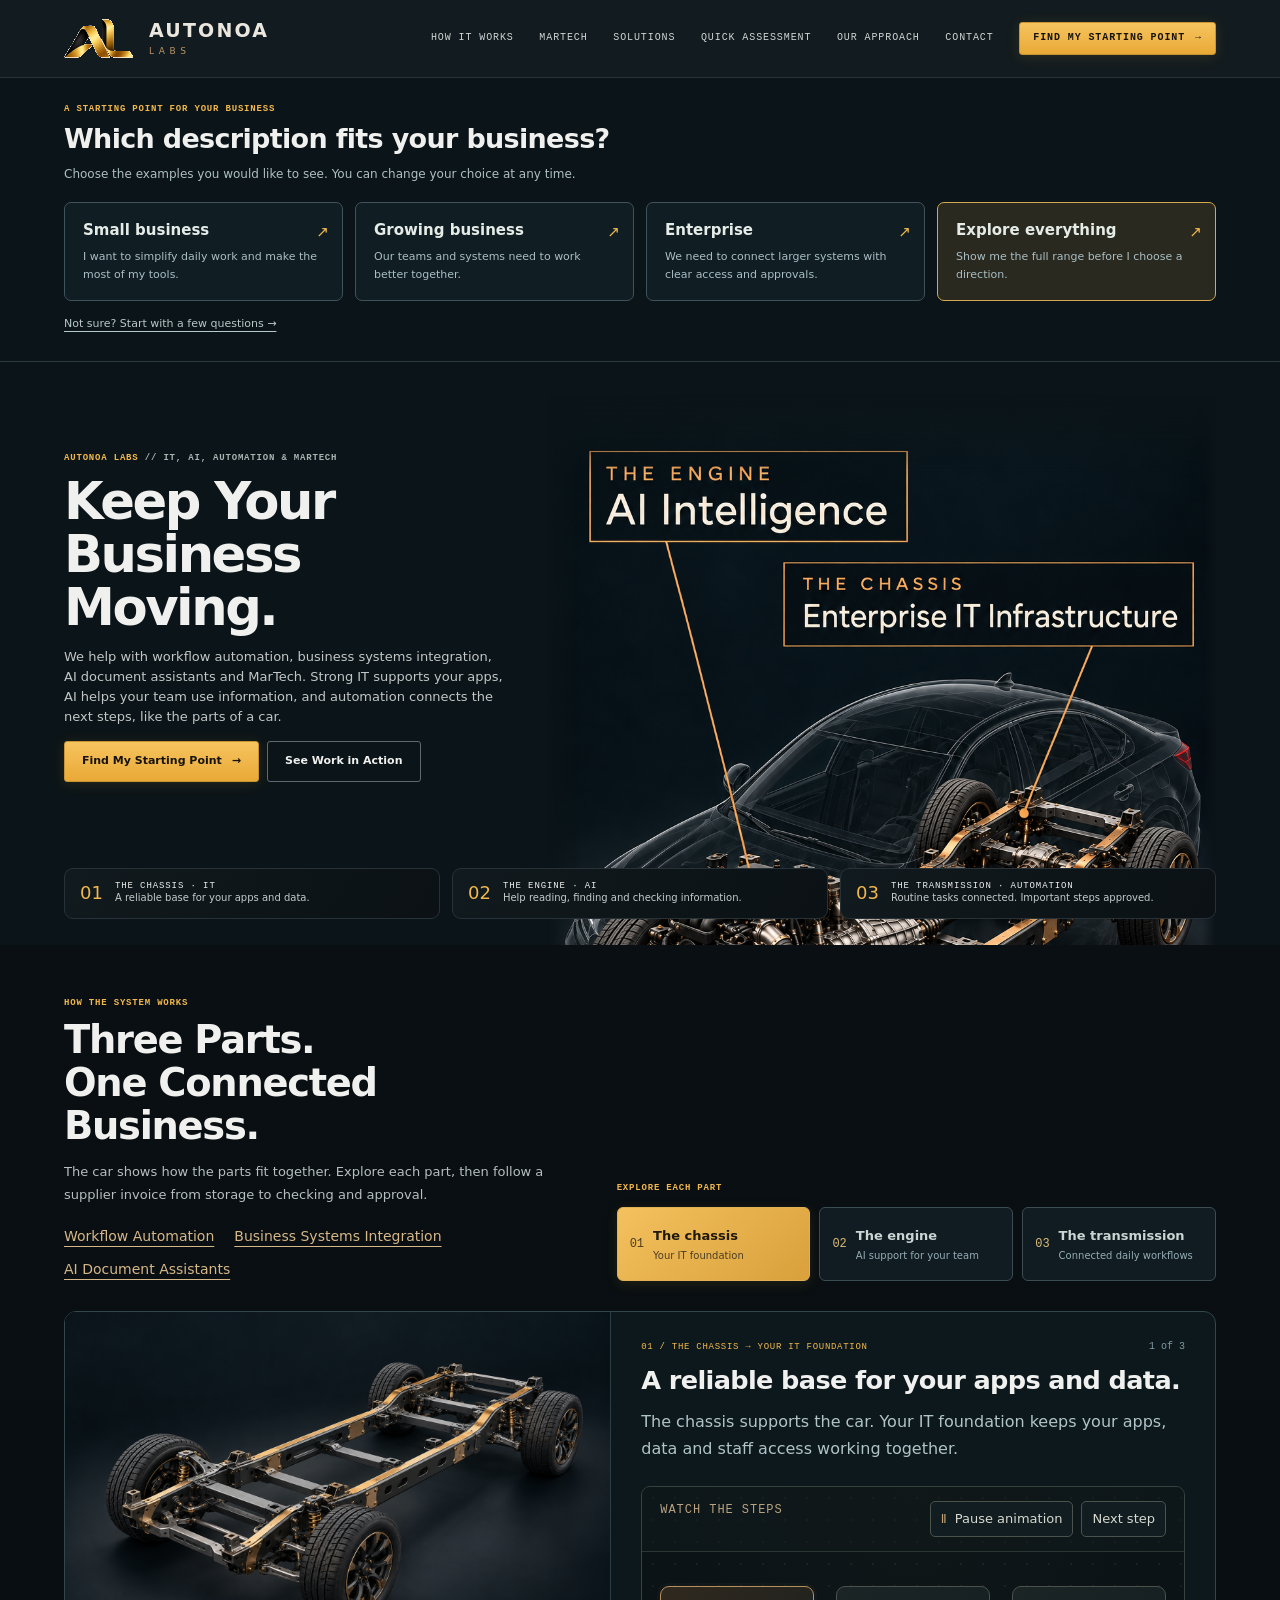
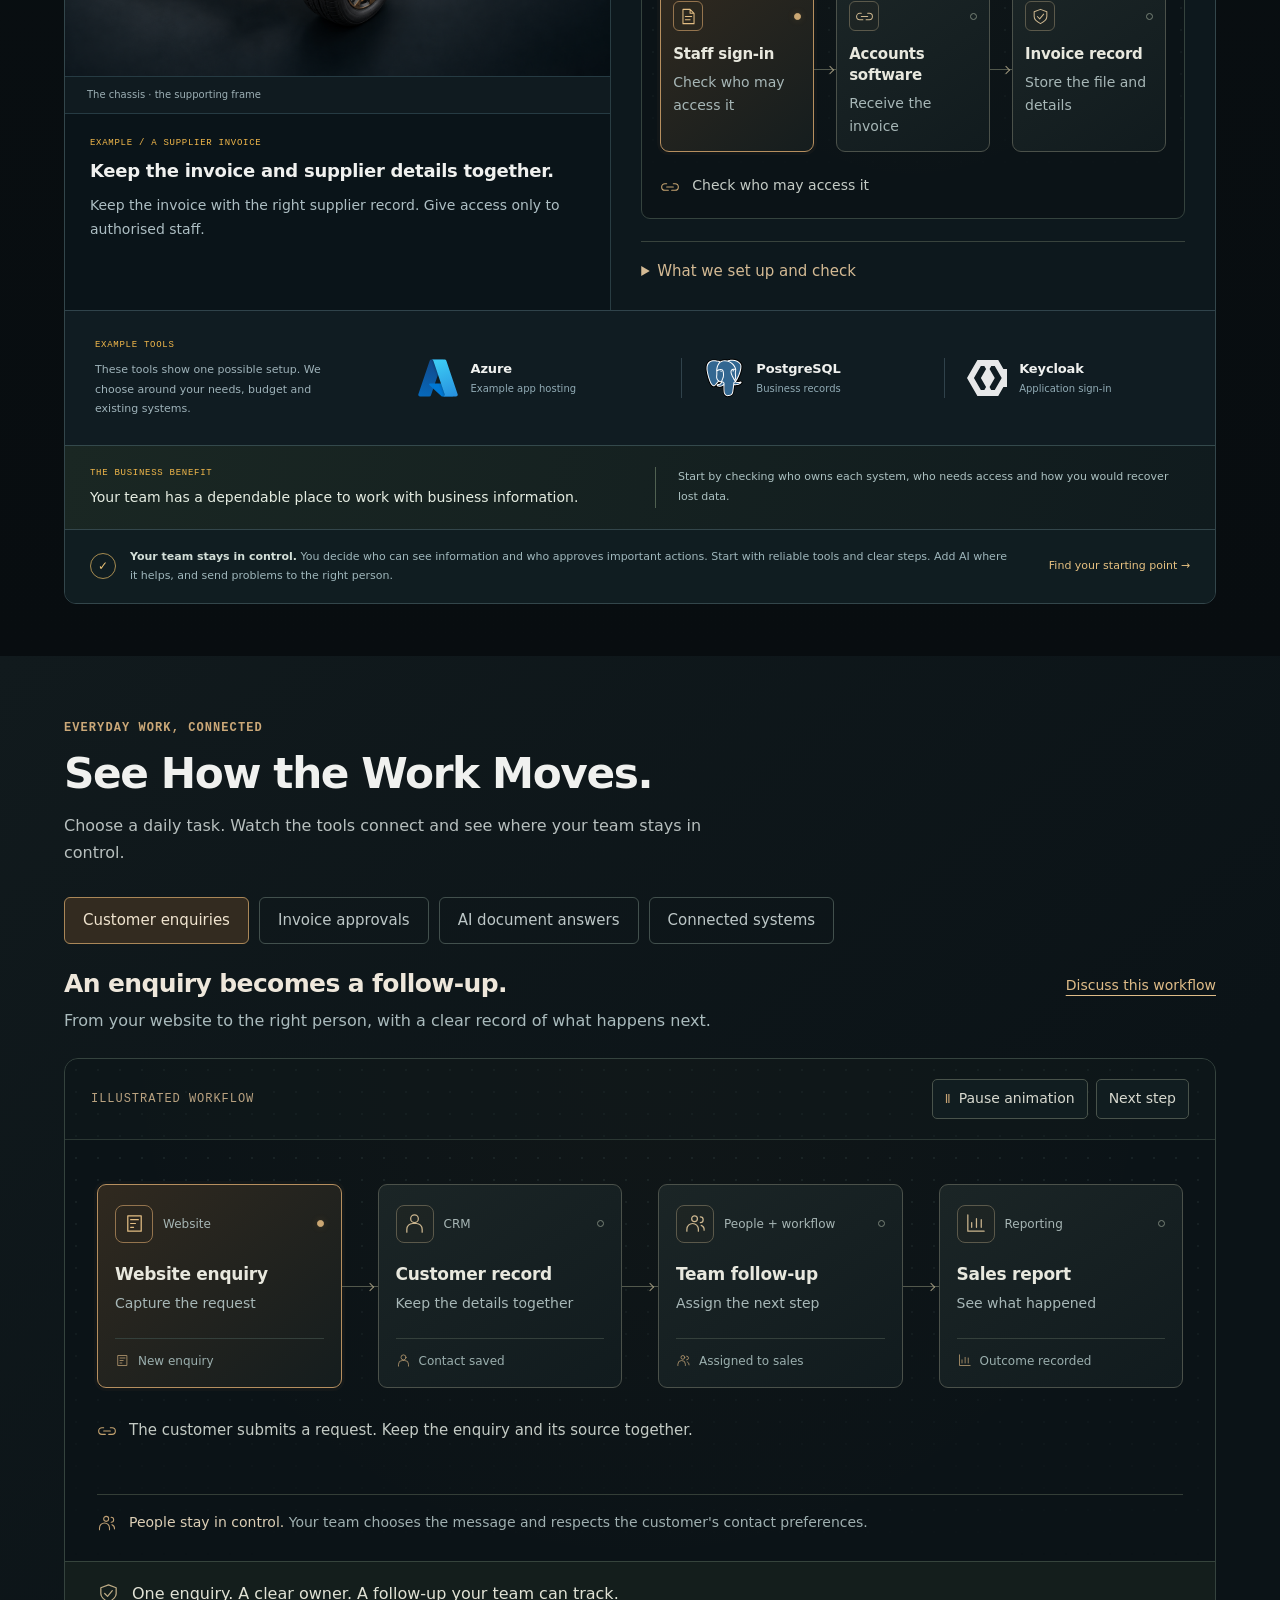
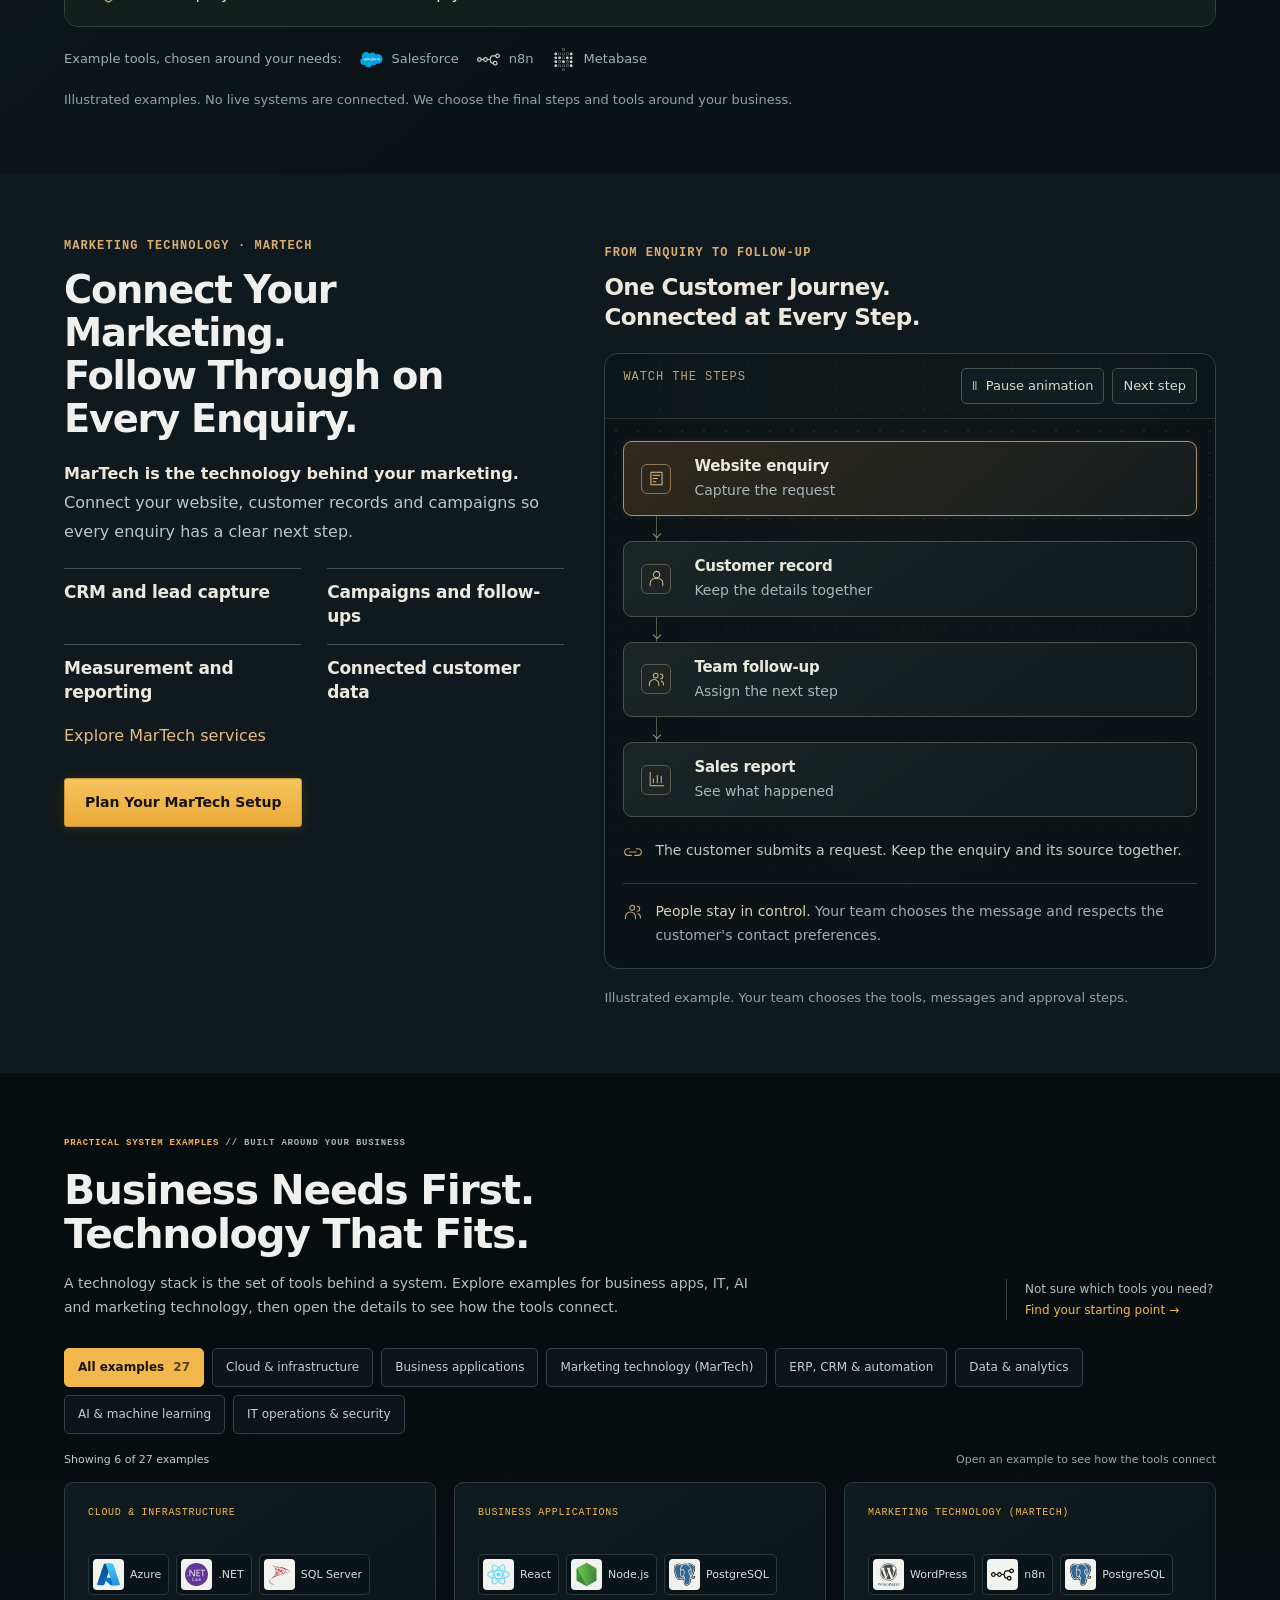
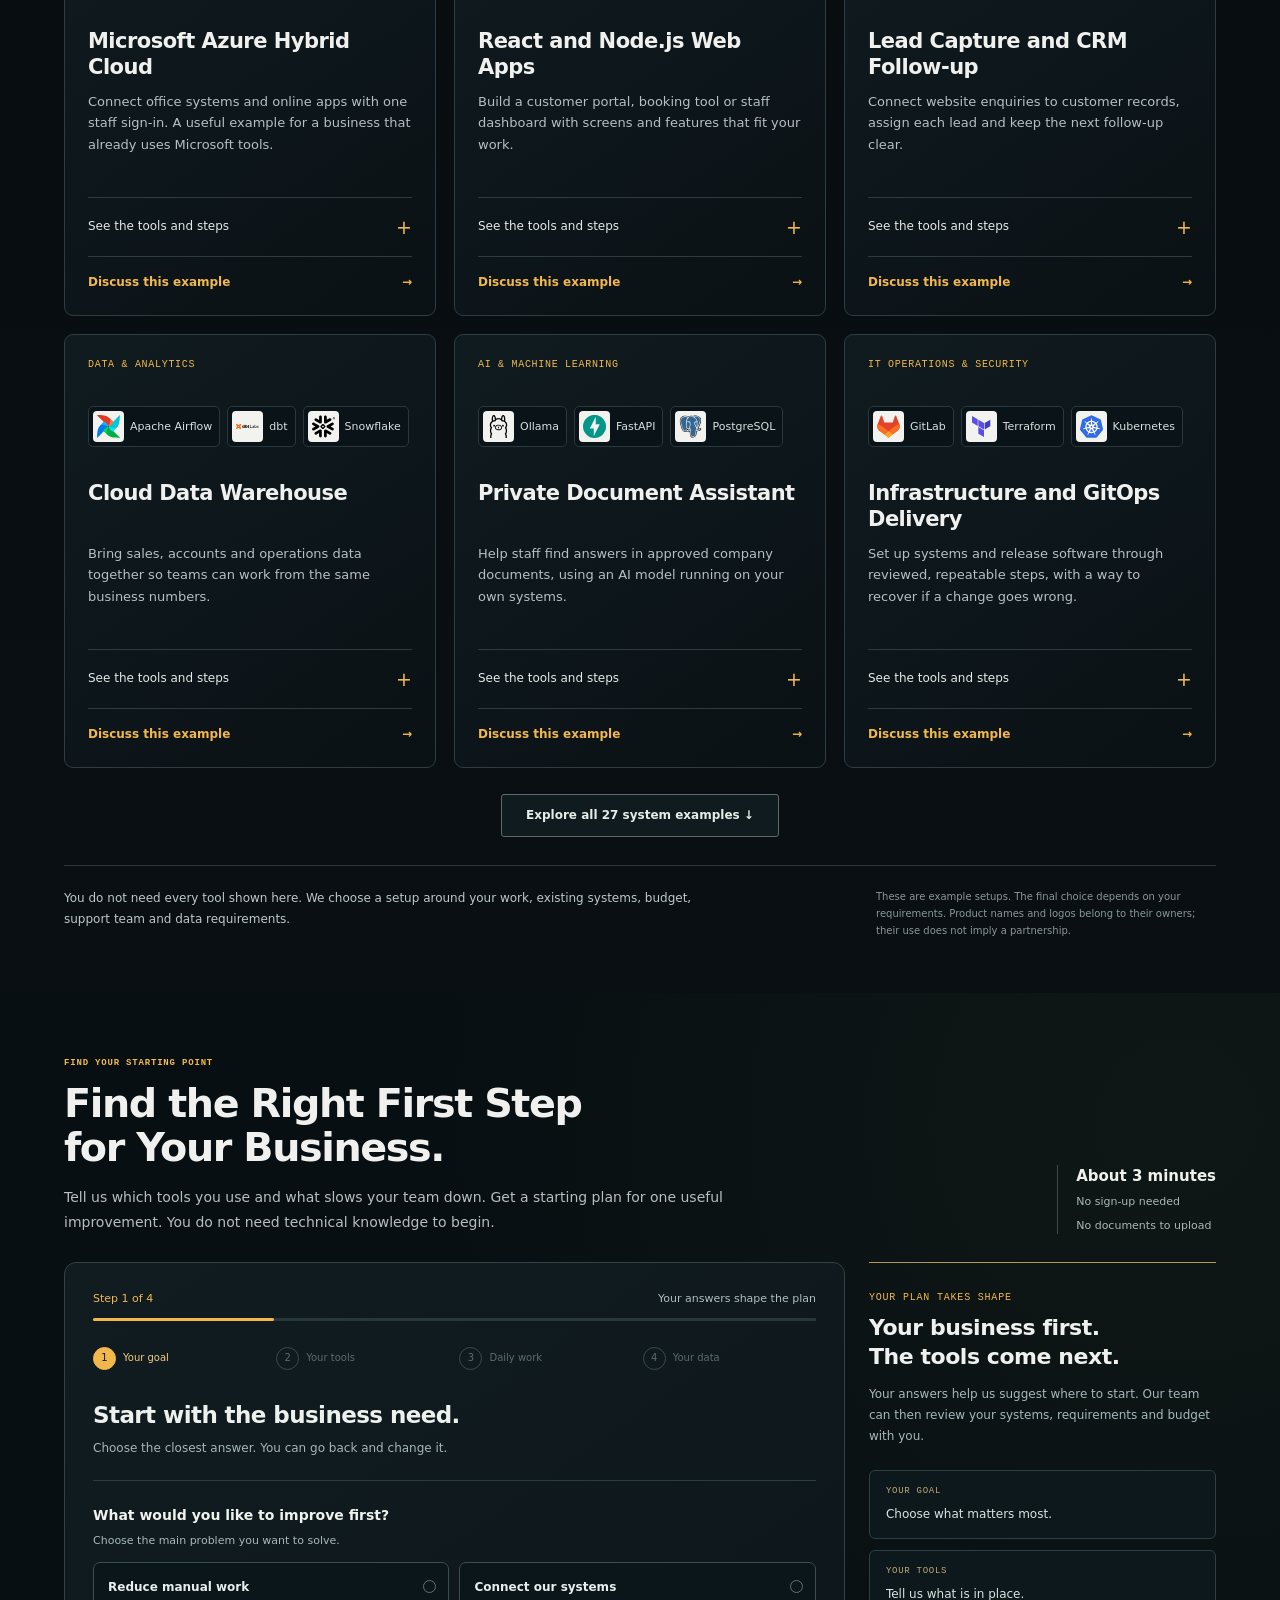
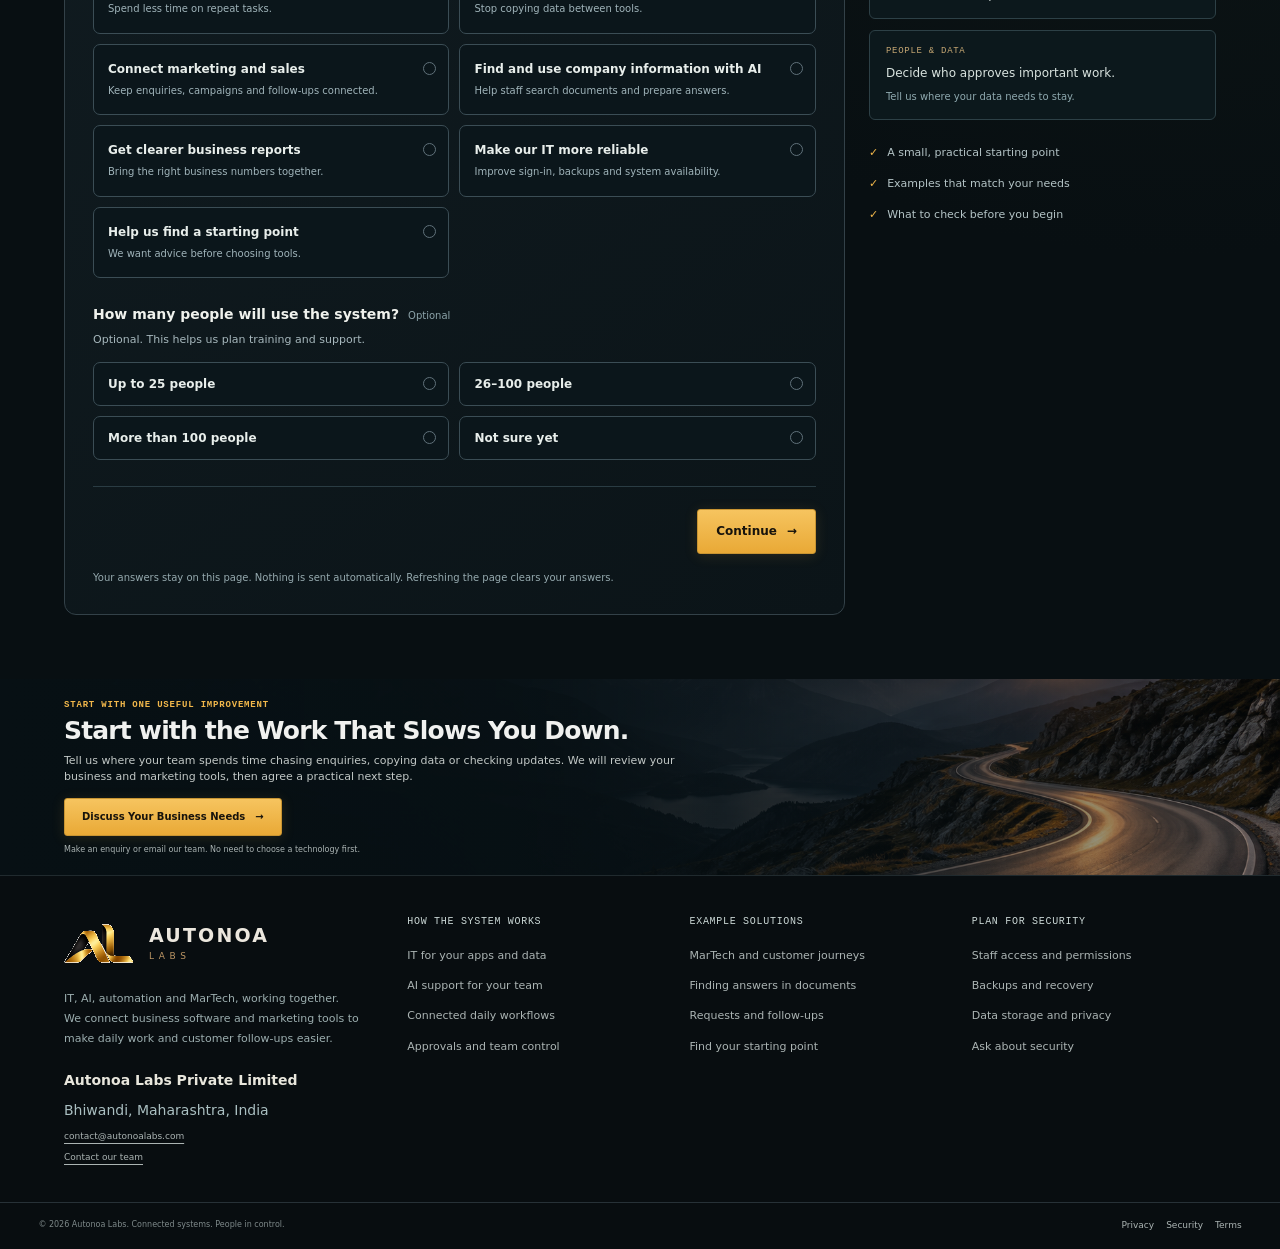
==== commit 4ce5bcf3: "Keep monochrome reporting logo visible on dark workflows" ====
--- a/index.html
+++ b/index.html
@@ -215,7 +215,7 @@
     <div class="wf-review"><svg viewBox="0 0 24 24" fill="none" stroke="currentColor" stroke-width="1.3" stroke-linecap="round" stroke-linejoin="round" aria-hidden="true"><path d="M14 7a3 3 0 1 1-6 0 3 3 0 0 1 6 0ZM3 20v-2a6 6 0 0 1 12 0v2 M17 5a3 3 0 0 1 0 6 M18 14a5 5 0 0 1 3 5"/></svg><p><strong>People stay in control.</strong> Your team chooses the message and respects the customer&#39;s contact preferences.</p></div>
     <div class="wf-result"><svg viewBox="0 0 24 24" fill="none" stroke="currentColor" stroke-width="1.3" stroke-linecap="round" stroke-linejoin="round" aria-hidden="true"><path d="m12 3 8 3v6c0 5-8 9-8 9s-8-4-8-9V6z m-4 9 3 3 5-6"/></svg><p>One enquiry. A clear owner. A follow-up your team can track.</p></div>
     <span class="wf-sr" data-flow-announcement role="status" aria-live="polite"></span>
-  </div><div class="wf-tool-examples">Example tools, chosen around your needs:<span><img src="assets/tech-logos/salesforce.svg" width="23" height="23" alt="" loading="lazy">Salesforce</span><span><img src="assets/tech-logos/n8n.svg" width="23" height="23" alt="" data-mono loading="lazy">n8n</span><span><img src="assets/tech-logos/metabase.svg" width="23" height="23" alt="" loading="lazy">Metabase</span></div></div><div class="workflow-panel" id="workflow-panel-invoice" role="tabpanel" aria-labelledby="workflow-tab-invoice" tabindex="0"><div class="wf-panel-heading"><div><h3>An invoice reaches the right approver.</h3><p>Read the details, check the record and ask a person before updating accounts.</p></div><a href="contact.html?service=automation">Discuss this workflow</a></div><div class="workflow-demo" data-workflow id="demo-invoice">
+  </div><div class="wf-tool-examples">Example tools, chosen around your needs:<span><img src="assets/tech-logos/salesforce.svg" width="23" height="23" alt="" loading="lazy">Salesforce</span><span><img src="assets/tech-logos/n8n.svg" width="23" height="23" alt="" data-mono loading="lazy">n8n</span><span><img src="assets/tech-logos/metabase.svg" width="23" height="23" alt="" data-mono loading="lazy">Metabase</span></div></div><div class="workflow-panel" id="workflow-panel-invoice" role="tabpanel" aria-labelledby="workflow-tab-invoice" tabindex="0"><div class="wf-panel-heading"><div><h3>An invoice reaches the right approver.</h3><p>Read the details, check the record and ask a person before updating accounts.</p></div><a href="contact.html?service=automation">Discuss this workflow</a></div><div class="workflow-demo" data-workflow id="demo-invoice">
     <div class="wf-toolbar"><span class="wf-example-label">ILLUSTRATED WORKFLOW</span><div class="wf-controls" hidden><button type="button" data-flow-play aria-pressed="false">Pause animation</button><button type="button" data-flow-next>Next step</button></div></div>
     <ol class="wf-nodes" aria-label="An invoice reaches the right approver." style="--wf-count:4"><li class="wf-step" data-flow-step data-caption="Keep the original invoice with the supplier record and the right access permissions."><div class="wf-node"><span class="wf-node-top"><span class="wf-icon"><svg viewBox="0 0 24 24" fill="none" stroke="currentColor" stroke-width="1.3" stroke-linecap="round" stroke-linejoin="round" aria-hidden="true"><path d="M14 3H5v18h14V8z M14 3v5h5 M8 12h8 M8 16h6"/></svg></span><span class="wf-kind">Document</span><span class="wf-state" aria-hidden="true"></span></span><strong>Invoice received</strong><span class="wf-detail">Keep the original file</span><span class="wf-sample"><svg viewBox="0 0 24 24" fill="none" stroke="currentColor" stroke-width="1.3" stroke-linecap="round" stroke-linejoin="round" aria-hidden="true"><path d="M14 3H5v18h14V8z M14 3v5h5 M8 12h8 M8 16h6"/></svg><span>Supplier invoice</span></span></div><span class="wf-connector" aria-hidden="true"><i></i></span></li><li class="wf-step" data-flow-step data-caption="AI helps read the details. Software compares them with approved business records."><div class="wf-node"><span class="wf-node-top"><span class="wf-icon"><svg viewBox="0 0 24 24" fill="none" stroke="currentColor" stroke-width="1.3" stroke-linecap="round" stroke-linejoin="round" aria-hidden="true"><path d="M8 3H3v5 M16 3h5v5 M21 16v5h-5 M8 21H3v-5 M7 8h10 M7 12h10 M7 16h6"/></svg></span><span class="wf-kind">AI + software</span><span class="wf-state" aria-hidden="true"></span></span><strong>Details checked</strong><span class="wf-detail">Read and compare</span><span class="wf-sample"><svg viewBox="0 0 24 24" fill="none" stroke="currentColor" stroke-width="1.3" stroke-linecap="round" stroke-linejoin="round" aria-hidden="true"><path d="M8 3H3v5 M16 3h5v5 M21 16v5h-5 M8 21H3v-5 M7 8h10 M7 12h10 M7 16h6"/></svg><span>Invoice details</span></span></div><span class="wf-connector" aria-hidden="true"><i></i></span></li><li class="wf-step" data-flow-step data-caption="The workflow waits for your team&#39;s approval before updating accounts."><div class="wf-node"><span class="wf-node-top"><span class="wf-icon"><svg viewBox="0 0 24 24" fill="none" stroke="currentColor" stroke-width="1.3" stroke-linecap="round" stroke-linejoin="round" aria-hidden="true"><path d="m12 3 8 3v6c0 5-8 9-8 9s-8-4-8-9V6z m-4 9 3 3 5-6"/></svg></span><span class="wf-kind">Human decision</span><span class="wf-state" aria-hidden="true"></span></span><strong>Team approval</strong><span class="wf-detail">Wait for a decision</span><span class="wf-sample"><svg viewBox="0 0 24 24" fill="none" stroke="currentColor" stroke-width="1.3" stroke-linecap="round" stroke-linejoin="round" aria-hidden="true"><path d="M14 7a3 3 0 1 1-6 0 3 3 0 0 1 6 0ZM3 20v-2a6 6 0 0 1 12 0v2 M17 5a3 3 0 0 1 0 6 M18 14a5 5 0 0 1 3 5"/></svg><span>Review required</span></span></div><span class="wf-connector" aria-hidden="true"><i></i></span></li><li class="wf-step" data-flow-step data-caption="Only after approval, update accounts and record the result. Failed updates go to the team."><div class="wf-node"><span class="wf-node-top"><span class="wf-icon"><svg viewBox="0 0 24 24" fill="none" stroke="currentColor" stroke-width="1.3" stroke-linecap="round" stroke-linejoin="round" aria-hidden="true"><path d="M20 6c0 2-4 3-8 3S4 8 4 6s4-3 8-3 8 1 8 3ZM4 6v12c0 2 4 3 8 3s8-1 8-3V6 M4 12c0 2 4 3 8 3s8-1 8-3"/></svg></span><span class="wf-kind">Connected software</span><span class="wf-state" aria-hidden="true"></span></span><strong>Accounts updated</strong><span class="wf-detail">Confirm the result</span><span class="wf-sample"><svg viewBox="0 0 24 24" fill="none" stroke="currentColor" stroke-width="1.3" stroke-linecap="round" stroke-linejoin="round" aria-hidden="true"><path d="M20 6c0 2-4 3-8 3S4 8 4 6s4-3 8-3 8 1 8 3ZM4 6v12c0 2 4 3 8 3s8-1 8-3V6 M4 12c0 2 4 3 8 3s8-1 8-3"/></svg><span>Approved update</span></span></div><span class="wf-connector" aria-hidden="true"><i></i></span></li></ol>
     <div class="wf-caption"><span class="wf-caption-icon"><svg viewBox="0 0 24 24" fill="none" stroke="currentColor" stroke-width="1.3" stroke-linecap="round" stroke-linejoin="round" aria-hidden="true"><path d="M8 8H6a4 4 0 0 0 0 8h4 M16 8h2a4 4 0 0 1 0 8h-4 M8 12h8"/></svg></span><p data-flow-caption>Keep the original invoice with the supplier record and the right access permissions.</p></div>
